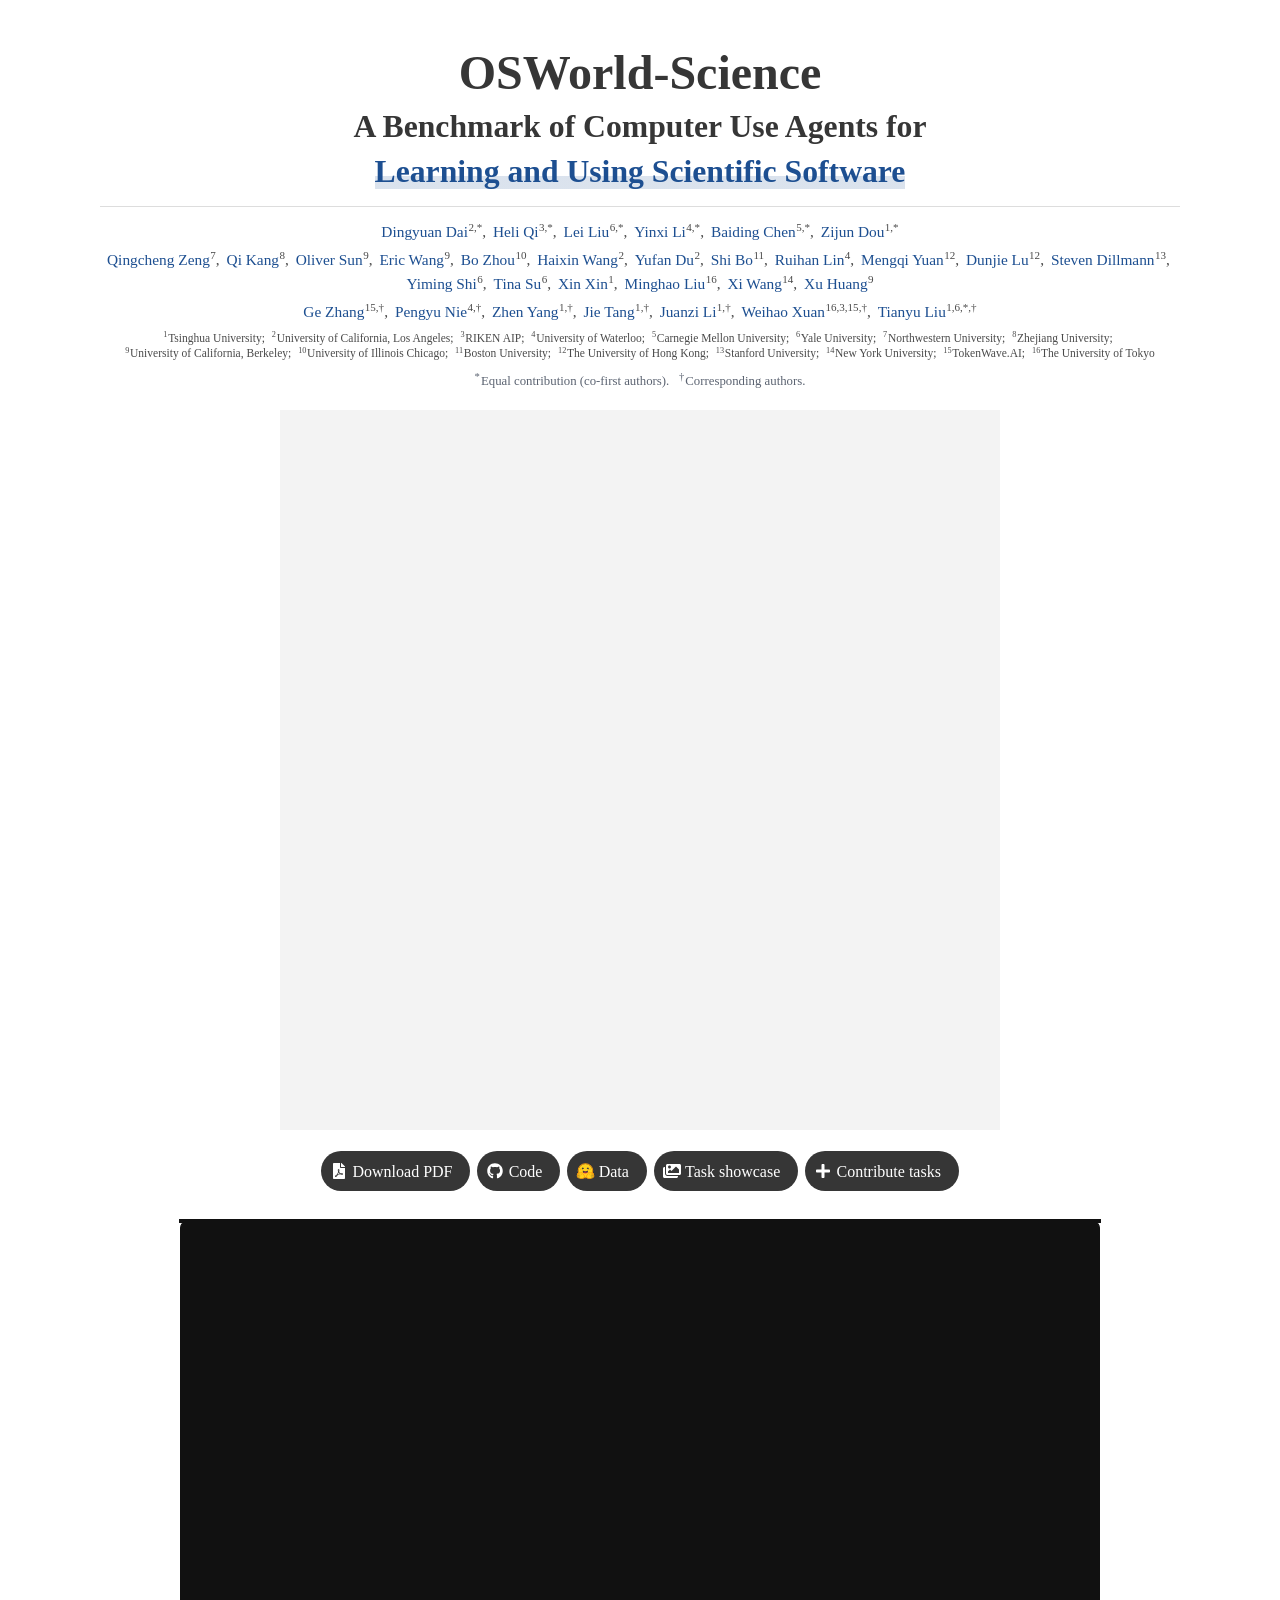
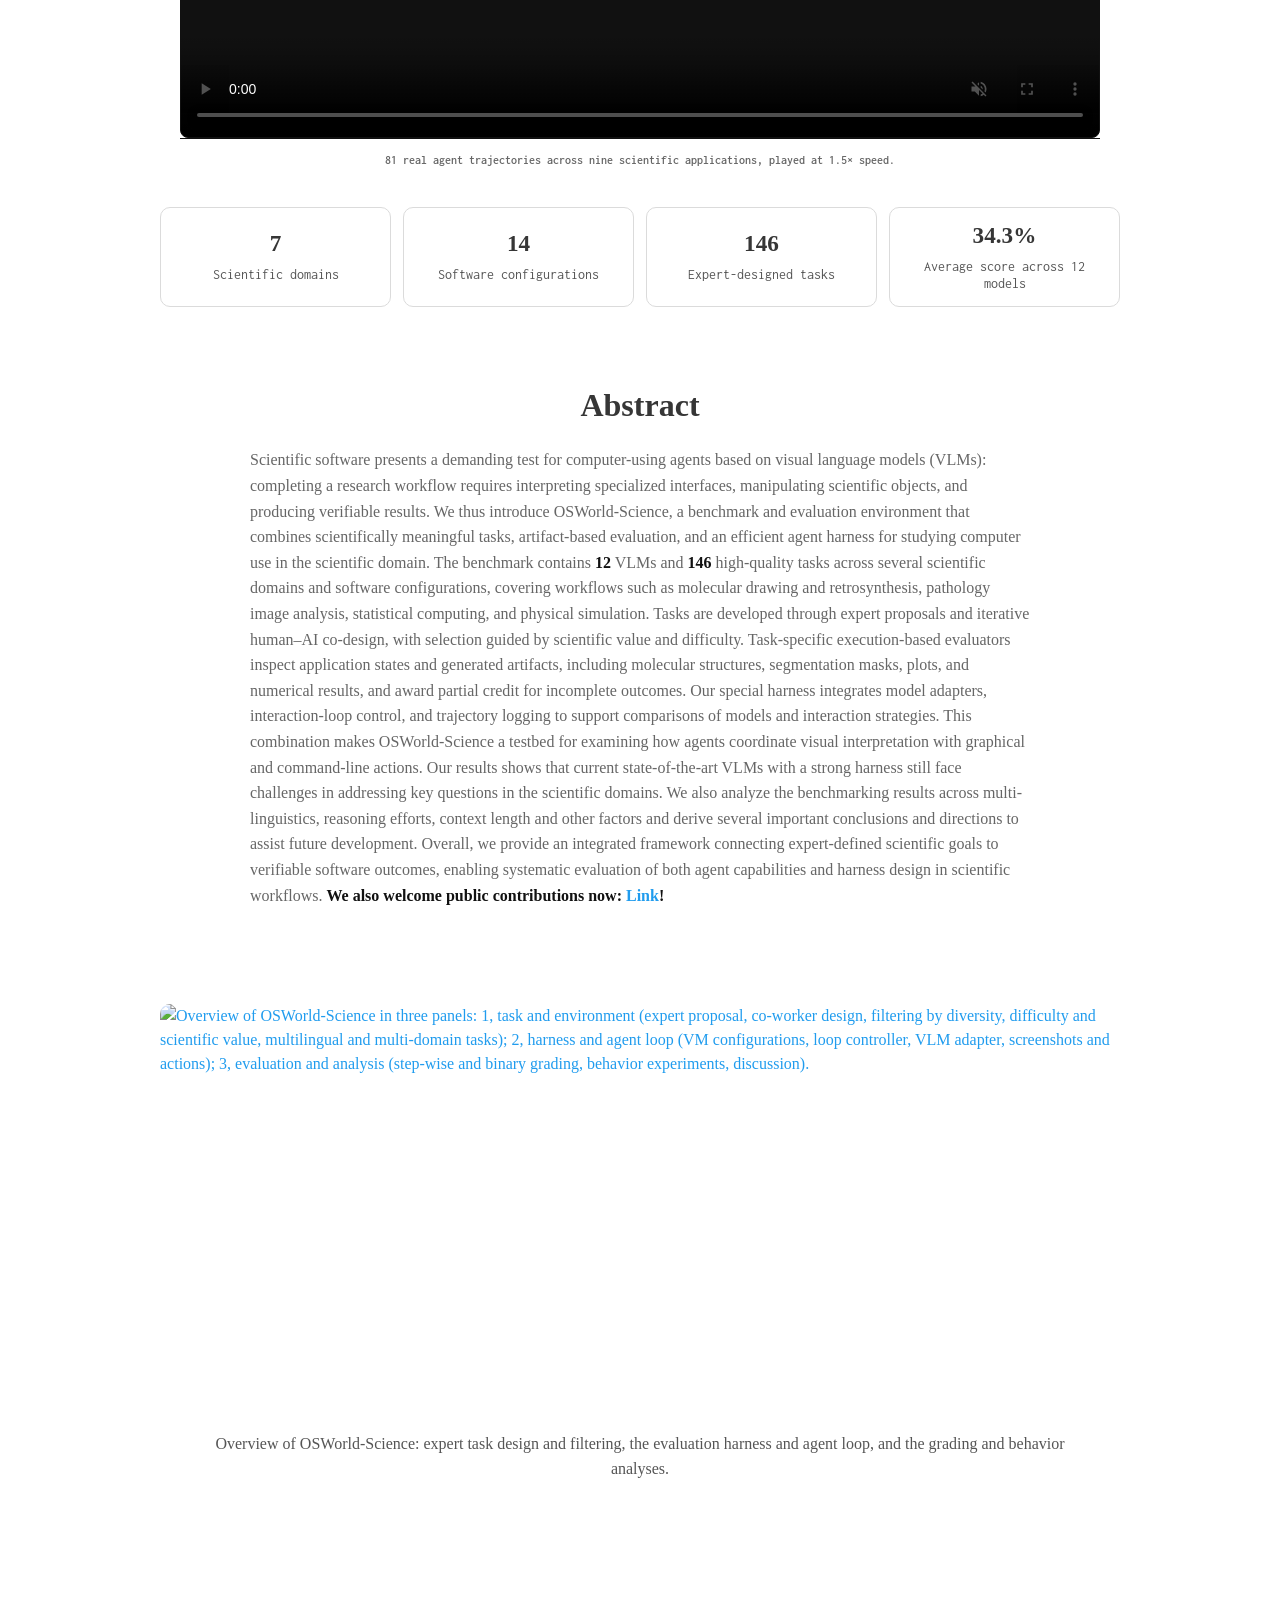
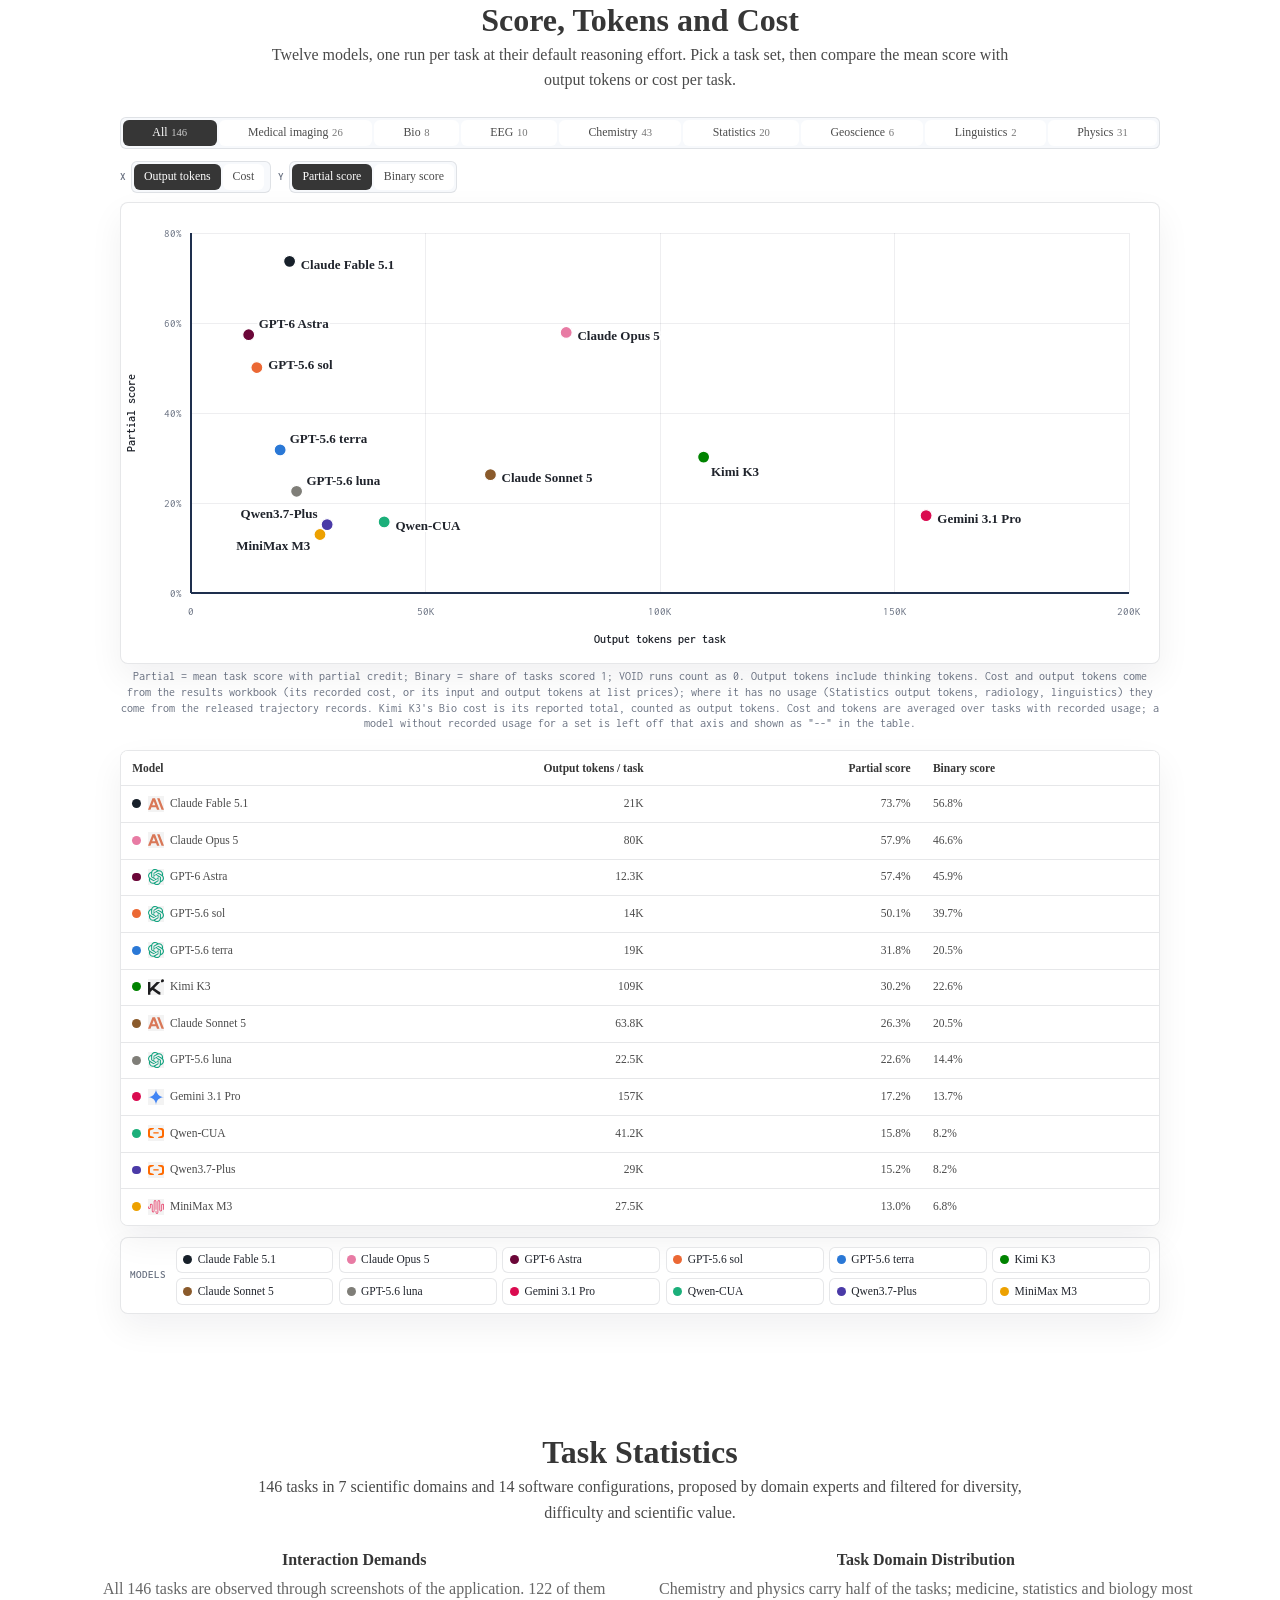
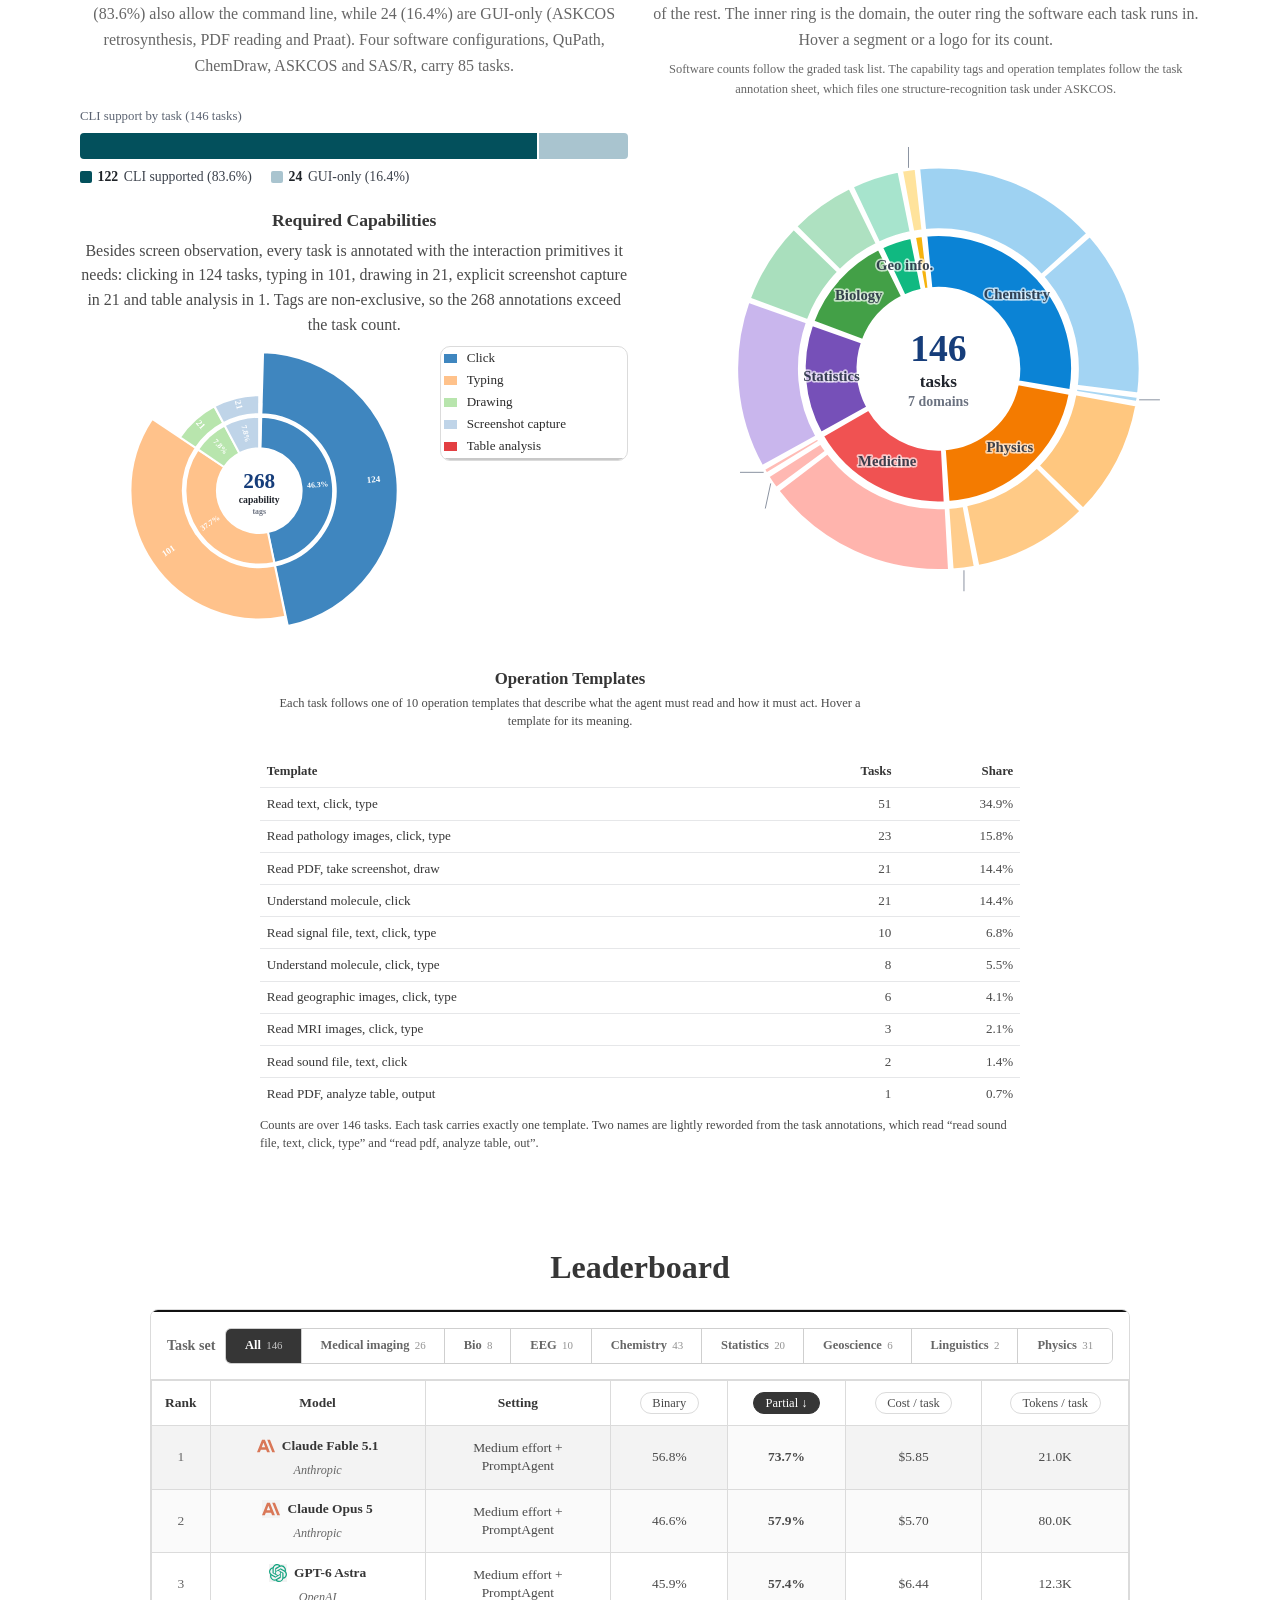
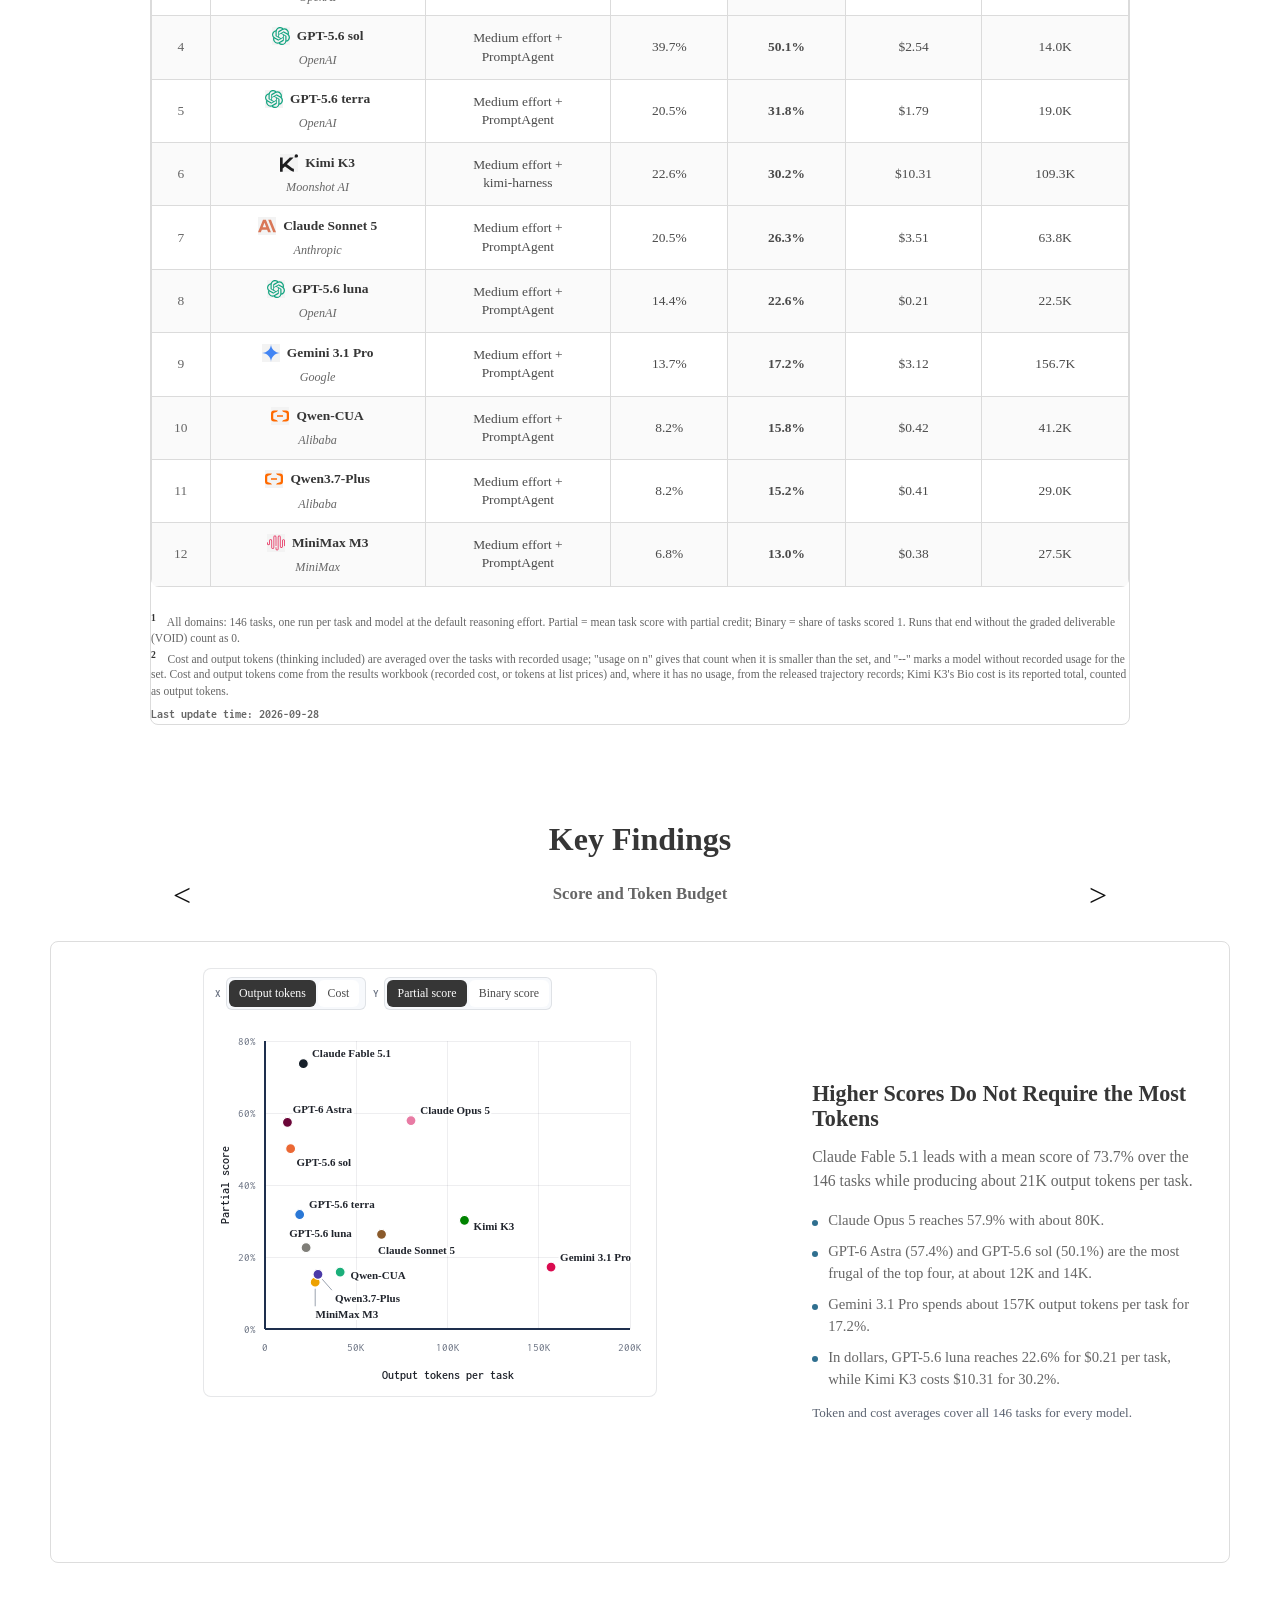
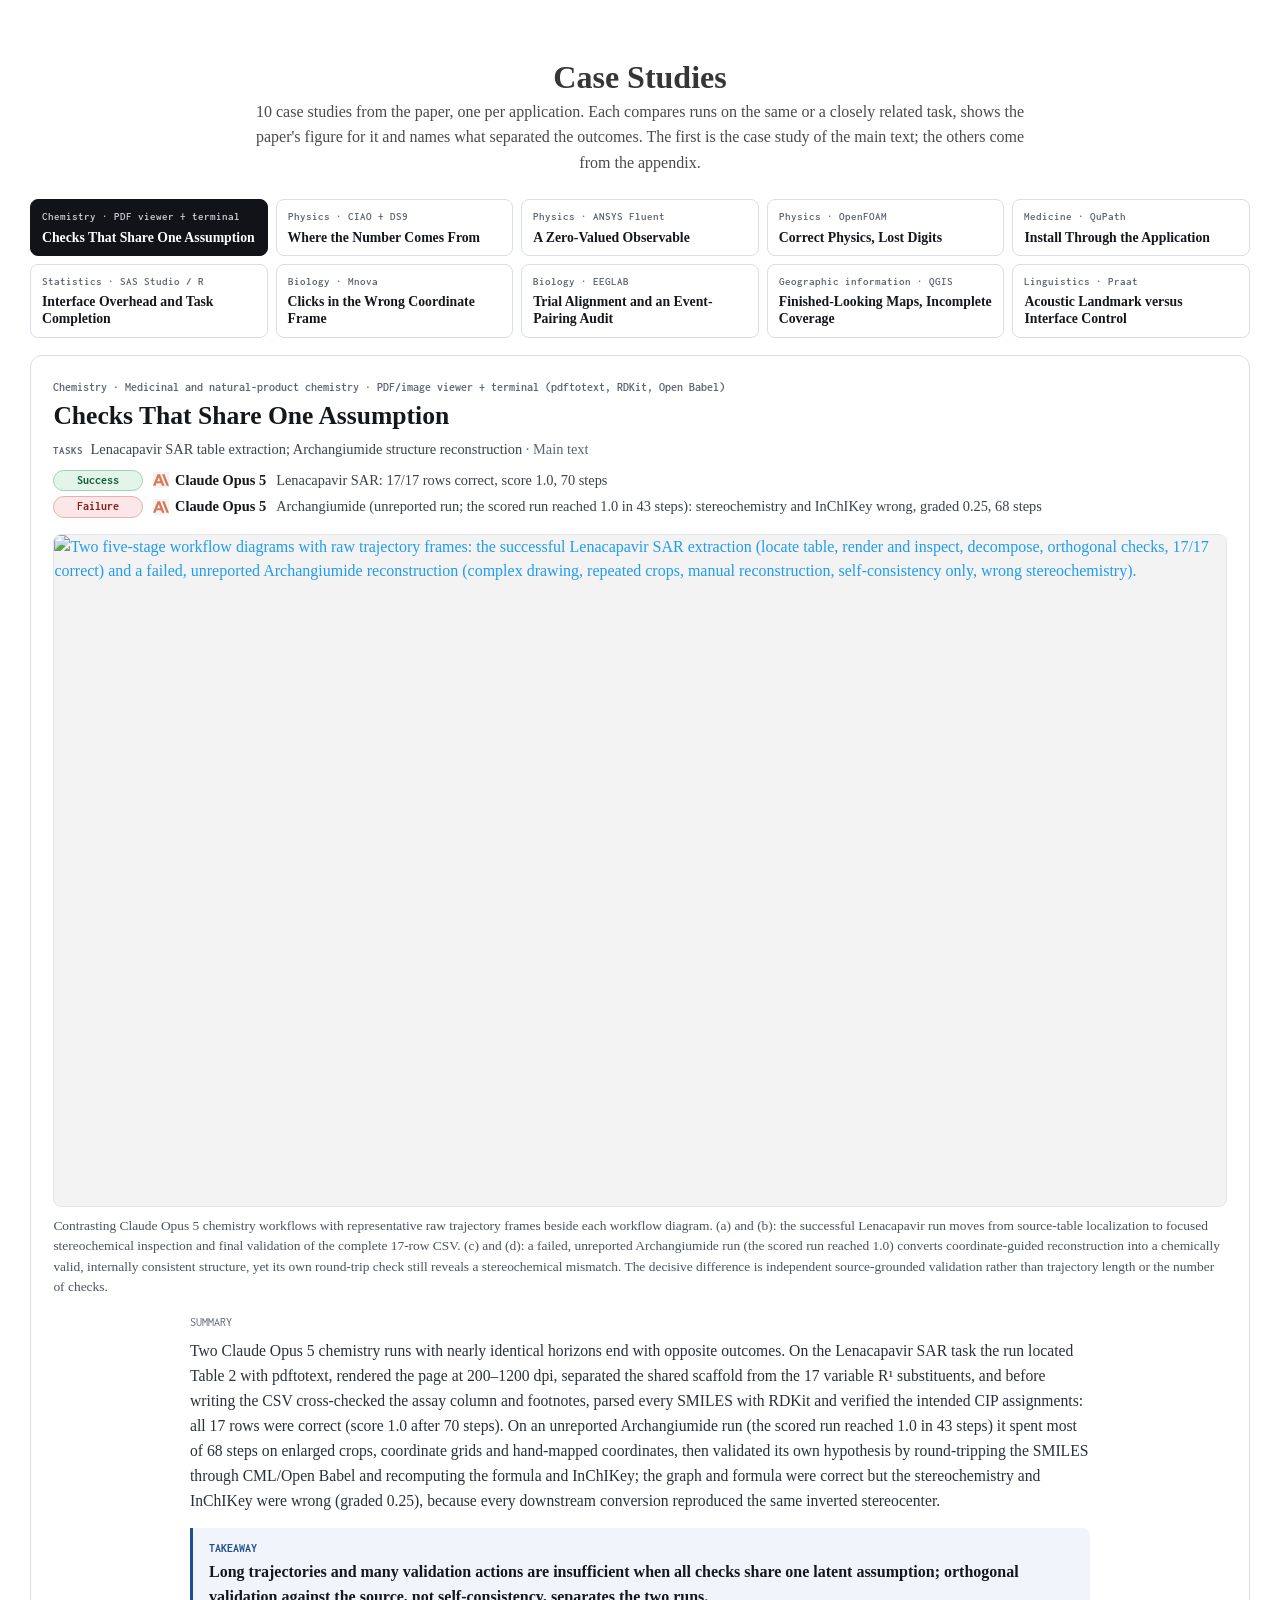
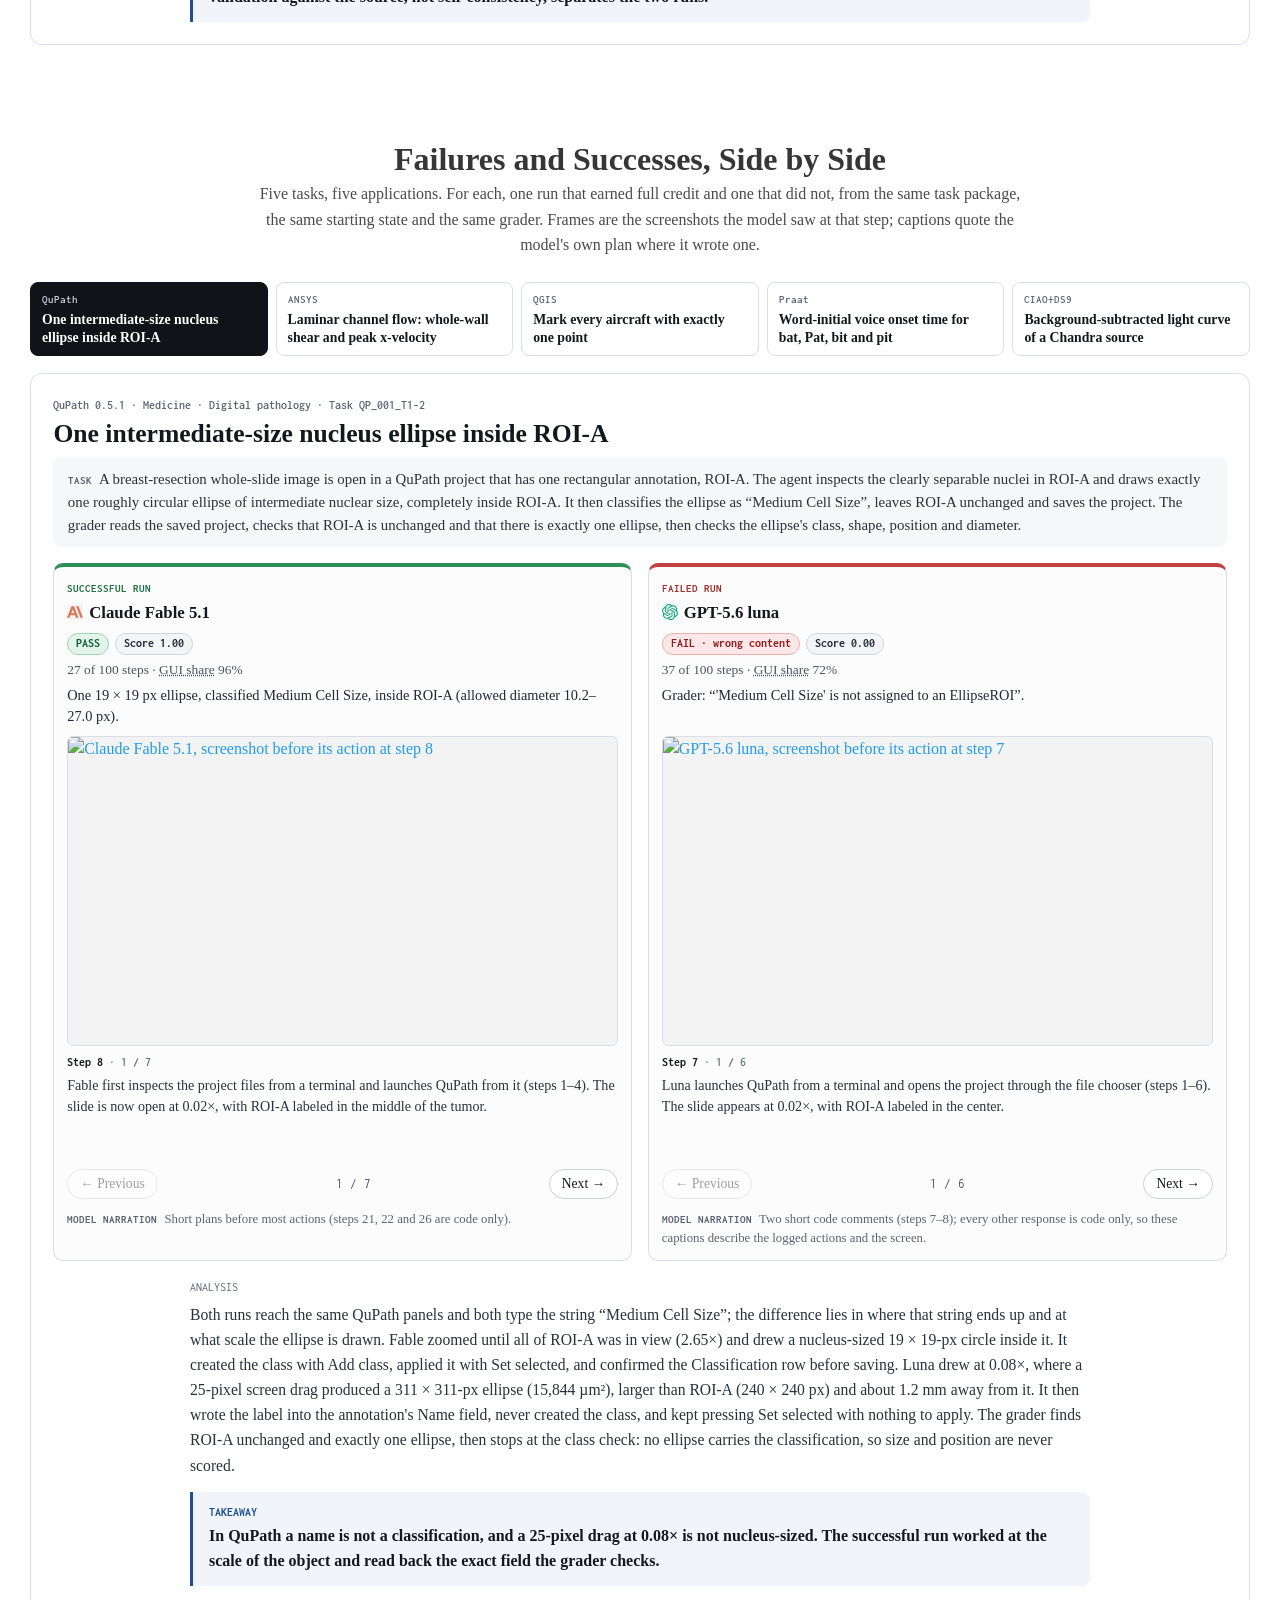
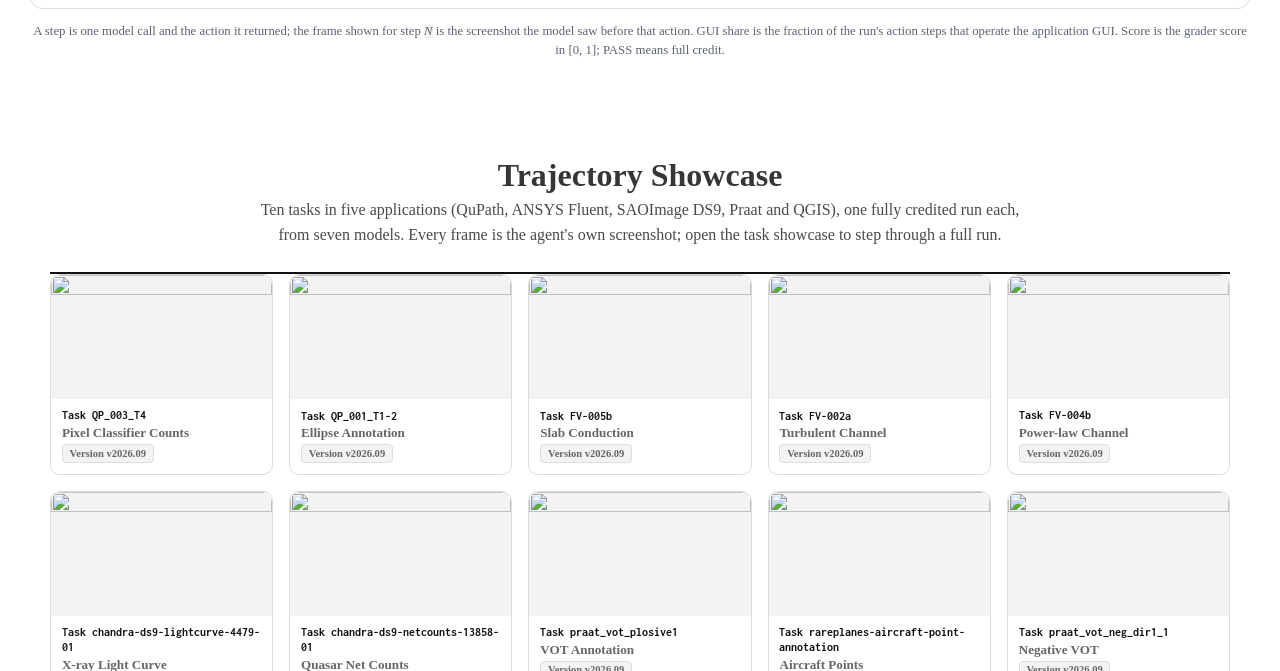
==== index.html @ 5f156867 "OSWorld-Science project page" ====
<!DOCTYPE html>
<html lang="en">

<head>
  <meta charset="utf-8">
  <meta name="description" content="OSWorld-Science: a benchmark of 146 expert-designed tasks in 14 scientific software configurations across seven domains, with execution-based grading, for computer-use agents built on vision-language models.">
  <meta name="keywords" content="OSWorld-Science, computer-use agents, GUI agents, vision-language models, scientific software, benchmark, QuPath, ChemDraw, ASKCOS, SAS, OpenFOAM, ANSYS, EEGLAB, QGIS, Praat">
  <meta name="viewport" content="width=device-width, initial-scale=1">
  <meta property="og:type" content="website">
  <meta property="og:title" content="OSWorld-Science: A Benchmark of Computer Use Agents for Learning and Using Scientific Software">
  <meta property="og:description" content="OSWorld-Science: a benchmark of 146 expert-designed tasks in 14 scientific software configurations across seven domains, with execution-based grading, for computer-use agents built on vision-language models.">
  <meta property="og:image" content="static/images/paper/figure1_overall.png">
  <meta name="twitter:card" content="summary_large_image">
  <meta name="twitter:title" content="OSWorld-Science: A Benchmark of Computer Use Agents for Learning and Using Scientific Software">
  <meta name="twitter:description" content="OSWorld-Science: a benchmark of 146 expert-designed tasks in 14 scientific software configurations across seven domains, with execution-based grading, for computer-use agents built on vision-language models.">
  <meta name="twitter:image" content="static/images/paper/figure1_overall.png">
  <title>OSWorld-Science: A Benchmark of Computer Use Agents for Learning and Using Scientific Software</title>

  <link rel="preconnect" href="https://fonts.googleapis.com">
  <link rel="preconnect" href="https://fonts.gstatic.com" crossorigin>
  <link href="https://fonts.googleapis.com/css2?family=Inconsolata:wght@400;500;600;700;800;900&amp;display=swap" rel="stylesheet">
  <link rel="stylesheet" href="static/css/bulma.min.css">
  <link rel="stylesheet" href="static/css/index.css">
  <link rel="stylesheet" href="stylesheets/index.css">
  <link rel="stylesheet" href="static/css/benchmark-sweep.css">
  <link rel="stylesheet" href="static/css/osworld-official-match.css">
  <link rel="stylesheet" href="static/css/osci.css">
  <link rel="stylesheet" href="static/css/osci-stories.css">
  <link rel="icon" type="image/png" href="static/images/osci/favicon.png">
  <link rel="apple-touch-icon" href="static/images/osci/apple-touch-icon.png">

  <script defer src="static/js/fontawesome.all.min.js"></script>
  <script defer src="static/js/osciData.js"></script>
  <script defer src="static/js/leaderboard.js"></script>
  <script defer src="static/js/taskShowcaseData.js"></script>
  <script defer src="static/js/softwareLogos.js"></script>
  <script defer src="static/js/domainInteraction.js"></script>
  <script defer src="static/js/economicCoverage.js"></script>
  <script defer src="static/js/osciStories.js"></script>
  <script defer src="static/js/benchmarkSweep.js"></script>
  <script defer src="static/js/findingsCarousel.js"></script>
</head>


<body class="minimal-home">
  <main id="top">


    <section class="hero osworld-hero" id="home">
      <div class="hero-body">
        <div class="container is-max-desktop">
          <div class="osworld-hero-grid">
            <div class="osworld-hero-copy">
              <h1 class="title is-1 publication-title">
                <span class="hero-title-line hero-title-main">OSWorld-Science</span>
                <span class="hero-title-line hero-title-subtitle">A Benchmark of Computer Use Agents for</span>
                <span class="hero-title-line hero-title-subtitle">
                  <span class="hero-summary-highlight">Learning and Using Scientific Software</span>
                </span>
              </h1>

              <div class="is-size-5 publication-authors">
                <div class="author-rows" aria-label="Paper authors">
                  <div class="author-list author-row" aria-label="Co-first authors">
                    <span class="author-entry"><span class="author-block">Dingyuan Dai</span><sup class="author-affiliation-mark">2,*</sup></span>
                    <span class="author-entry"><span class="author-block">Heli Qi</span><sup class="author-affiliation-mark">3,*</sup></span>
                    <span class="author-entry"><span class="author-block">Lei Liu</span><sup class="author-affiliation-mark">6,*</sup></span>
                    <span class="author-entry"><span class="author-block">Yinxi Li</span><sup class="author-affiliation-mark">4,*</sup></span>
                    <span class="author-entry"><span class="author-block">Baiding Chen</span><sup class="author-affiliation-mark">5,*</sup></span>
                    <span class="author-entry"><span class="author-block">Zijun Dou</span><sup class="author-affiliation-mark">1,*</sup></span>
                  </div>
                  <div class="author-list author-row" aria-label="Contributors">
                    <span class="author-entry"><span class="author-block">Qingcheng Zeng</span><sup class="author-affiliation-mark">7</sup></span>
                    <span class="author-entry"><span class="author-block">Qi Kang</span><sup class="author-affiliation-mark">8</sup></span>
                    <span class="author-entry"><span class="author-block">Oliver Sun</span><sup class="author-affiliation-mark">9</sup></span>
                    <span class="author-entry"><span class="author-block">Eric Wang</span><sup class="author-affiliation-mark">9</sup></span>
                    <span class="author-entry"><span class="author-block">Bo Zhou</span><sup class="author-affiliation-mark">10</sup></span>
                    <span class="author-entry"><span class="author-block">Haixin Wang</span><sup class="author-affiliation-mark">2</sup></span>
                    <span class="author-entry"><span class="author-block">Yufan Du</span><sup class="author-affiliation-mark">2</sup></span>
                    <span class="author-entry"><span class="author-block">Shi Bo</span><sup class="author-affiliation-mark">11</sup></span>
                    <span class="author-entry"><span class="author-block">Ruihan Lin</span><sup class="author-affiliation-mark">4</sup></span>
                    <span class="author-entry"><span class="author-block">Mengqi Yuan</span><sup class="author-affiliation-mark">12</sup></span>
                    <span class="author-entry"><span class="author-block">Dunjie Lu</span><sup class="author-affiliation-mark">12</sup></span>
                    <span class="author-entry"><span class="author-block">Steven Dillmann</span><sup class="author-affiliation-mark">13</sup></span>
                    <span class="author-entry"><span class="author-block">Yiming Shi</span><sup class="author-affiliation-mark">6</sup></span>
                    <span class="author-entry"><span class="author-block">Tina Su</span><sup class="author-affiliation-mark">6</sup></span>
                    <span class="author-entry"><span class="author-block">Xin Xin</span><sup class="author-affiliation-mark">1</sup></span>
                    <span class="author-entry"><span class="author-block">Minghao Liu</span><sup class="author-affiliation-mark">16</sup></span>
                    <span class="author-entry"><span class="author-block">Xi Wang</span><sup class="author-affiliation-mark">14</sup></span>
                    <span class="author-entry"><span class="author-block">Xu Huang</span><sup class="author-affiliation-mark">9</sup></span>
                  </div>
                  <div class="author-list author-row" aria-label="Corresponding authors">
                    <span class="author-entry"><span class="author-block">Ge Zhang</span><sup class="author-affiliation-mark">15,&dagger;</sup></span>
                    <span class="author-entry"><span class="author-block">Pengyu Nie</span><sup class="author-affiliation-mark">4,&dagger;</sup></span>
                    <span class="author-entry"><span class="author-block">Zhen Yang</span><sup class="author-affiliation-mark">1,&dagger;</sup></span>
                    <span class="author-entry"><span class="author-block">Jie Tang</span><sup class="author-affiliation-mark">1,&dagger;</sup></span>
                    <span class="author-entry"><span class="author-block">Juanzi Li</span><sup class="author-affiliation-mark">1,&dagger;</sup></span>
                    <span class="author-entry"><span class="author-block">Weihao Xuan</span><sup class="author-affiliation-mark">16,3,15,&dagger;</sup></span>
                    <span class="author-entry"><span class="author-block">Tianyu Liu</span><sup class="author-affiliation-mark">1,6,*,&dagger;</sup></span>
                  </div>
                </div>

                <div class="author-affiliation-list" aria-label="Author affiliations">
                  <span class="affiliation-entry"><sup>1</sup>Tsinghua University</span>
                  <span class="affiliation-entry"><sup>2</sup>University of California, Los Angeles</span>
                  <span class="affiliation-entry"><sup>3</sup>RIKEN AIP</span>
                  <span class="affiliation-entry"><sup>4</sup>University of Waterloo</span>
                  <span class="affiliation-entry"><sup>5</sup>Carnegie Mellon University</span>
                  <span class="affiliation-entry"><sup>6</sup>Yale University</span>
                  <span class="affiliation-entry"><sup>7</sup>Northwestern University</span>
                  <span class="affiliation-entry"><sup>8</sup>Zhejiang University</span>
                  <span class="affiliation-entry"><sup>9</sup>University of California, Berkeley</span>
                  <span class="affiliation-entry"><sup>10</sup>University of Illinois Chicago</span>
                  <span class="affiliation-entry"><sup>11</sup>Boston University</span>
                  <span class="affiliation-entry"><sup>12</sup>The University of Hong Kong</span>
                  <span class="affiliation-entry"><sup>13</sup>Stanford University</span>
                  <span class="affiliation-entry"><sup>14</sup>New York University</span>
                  <span class="affiliation-entry"><sup>15</sup>TokenWave.AI</span>
                  <span class="affiliation-entry"><sup>16</sup>The University of Tokyo</span>
                </div>
                <p class="author-footnote"><sup>*</sup>Equal contribution (co-first authors). &nbsp; <sup>&dagger;</sup>Corresponding authors.</p>
                <figure class="hero-logo-strip">
                  <picture>
                    <source media="(max-width: 720px)" srcset="static/images/osci/institution_logos_4rows.png" width="1600" height="995">
                    <img src="static/images/osci/institution_logos.png" width="3200" height="638" decoding="async"
                      alt="Logos of the contributing institutions: DiscoAILab, Tsinghua University, UCLA, RIKEN AIP, Yale University, University of Waterloo, Carnegie Mellon University, Northwestern University, Zhejiang University, UC Berkeley, University of Illinois Chicago, Boston University, The University of Hong Kong, Stanford University, New York University, The University of Tokyo">
                  </picture>
                </figure>
              </div>

              <div class="publication-links">
                <span class="link-block">
                  <a href="static/paper/OSWorld-Science.pdf" class="external-link button is-normal is-rounded is-dark" target="_blank" rel="noopener">
                    <span class="icon"><i class="fas fa-file-pdf"></i></span>
                    <span>Download PDF</span>
                  </a>
                </span>
                <span class="link-block">
                  <a href="https://github.com/larryinx/OSWorld-Science" class="external-link button is-normal is-rounded is-dark" target="_blank" rel="noopener noreferrer">
                    <span class="icon"><i class="fab fa-github"></i></span>
                    <span>Code</span>
                  </a>
                </span>
                <span class="link-block">
                  <a href="https://huggingface.co/datasets/SciAILab/OSWorld-Science-data" class="external-link button is-normal is-rounded is-dark" target="_blank" rel="noopener noreferrer">
                    <span class="icon huggingface-icon-wrap">
                      <img class="huggingface-icon" src="static/images/huggingface_logo-noborder.svg" alt="" aria-hidden="true">
                    </span>
                    <span>Data</span>
                  </a>
                </span>
                <span class="link-block">
                  <a href="task-showcase/index.html" class="external-link button is-normal is-rounded is-dark">
                    <span class="icon"><i class="fas fa-images"></i></span>
                    <span>Task showcase</span>
                  </a>
                </span>
                <span class="link-block">
                  <a href="https://docs.google.com/forms/d/e/1FAIpQLSeRYkEIXTsllKYqSP8nYVLpA9KYhPFvMFRxseyc4y_HWnadlg/viewform?usp=dialog" class="external-link button is-normal is-rounded is-dark" target="_blank" rel="noopener noreferrer">
                    <span class="icon"><i class="fas fa-plus"></i></span>
                    <span>Contribute tasks</span>
                  </a>
                </span>
              </div>
            </div>

            <figure class="osworld-hero-figure osworld-hero-video">
              <video autoplay muted loop playsinline controls preload="auto" poster="static/videos/demo_v2/osworld-science-grid-9x9-white_black-1.5x-poster.jpg" width="1920" height="1080"
                aria-label="Grid of agent screen recordings from nine scientific applications, played at 1.5 times speed">
                <source src="static/videos/demo_v2/osworld-science-grid-9x9-white_black-1.5x.mp4" type="video/mp4">
                Your browser does not support the video tag.
              </video>
              <figcaption class="hero-video-caption">81 real agent trajectories across nine scientific applications, played at 1.5&times; speed.</figcaption>
            </figure>
          </div>

          <div class="hero-metrics hero-metrics-four" aria-label="OSWorld-Science headline statistics">
            <div class="metric-card">
              <span class="metric-value">7</span>
              <span class="metric-label">Scientific domains</span>
            </div>
            <div class="metric-card">
              <span class="metric-value">14</span>
              <span class="metric-label">Software configurations</span>
            </div>
            <div class="metric-card">
              <span class="metric-value">146</span>
              <span class="metric-label">Expert-designed tasks</span>
            </div>
            <div class="metric-card">
              <span class="metric-value">34.3%</span>
              <span class="metric-label">Average score across 12 models</span>
            </div>
          </div>
        </div>

      </div>
    </section>

    <section class="section" id="overview">
      <div class="container is-max-desktop">
        <div class="columns is-centered has-text-centered section-heading visual-heading">
          <div class="column is-four-fifths">
            <h2 class="title is-2">Abstract</h2>
          </div>
        </div>

        <div class="content abstract-copy">
          <p>Scientific software presents a demanding test for computer-using agents based on visual language models (VLMs): completing a research workflow requires interpreting specialized interfaces, manipulating scientific objects, and producing verifiable results. We thus introduce OSWorld-Science, a benchmark and evaluation environment that combines scientifically meaningful tasks, artifact-based evaluation, and an efficient agent harness for studying computer use in the scientific domain. The benchmark contains <strong>12</strong> VLMs and <strong>146</strong> high-quality tasks across several scientific domains and software configurations, covering workflows such as molecular drawing and retrosynthesis, pathology image analysis, statistical computing, and physical simulation. Tasks are developed through expert proposals and iterative human–AI co-design, with selection guided by scientific value and difficulty. Task-specific execution-based evaluators inspect application states and generated artifacts, including molecular structures, segmentation masks, plots, and numerical results, and award partial credit for incomplete outcomes. Our special harness integrates model adapters, interaction-loop control, and trajectory logging to support comparisons of models and interaction strategies. This combination makes OSWorld-Science a testbed for examining how agents coordinate visual interpretation with graphical and command-line actions. Our results shows that current state-of-the-art VLMs with a strong harness still face challenges in addressing key questions in the scientific domains. We also analyze the benchmarking results across multi-linguistics, reasoning efforts, context length and other factors and derive several important conclusions and directions to assist future development. Overall, we provide an integrated framework connecting expert-defined scientific goals to verifiable software outcomes, enabling systematic evaluation of both agent capabilities and harness design in scientific workflows. <strong>We also welcome public contributions now: <a href="https://docs.google.com/forms/d/e/1FAIpQLSeRYkEIXTsllKYqSP8nYVLpA9KYhPFvMFRxseyc4y_HWnadlg/viewform?usp=dialog" target="_blank" rel="noopener noreferrer" aria-label="Task contribution form">Link</a>!</strong></p>
        </div>
      </div>
    </section>

    <section class="section main-figure-section" aria-label="OSWorld-Science main figure">
      <div class="container is-max-desktop">
        <figure class="paper-figure osci-main-figure">
          <a class="osci-figure-link" href="static/images/paper/figure1_overall.png" target="_blank" rel="noopener" title="Open the full-size figure">
          <picture>
            <source srcset="static/images/paper/figure1_overall.webp" type="image/webp">
            <img src="static/images/paper/figure1_overall.png" width="2400" height="1032" decoding="async" fetchpriority="high"
              alt="Overview of OSWorld-Science in three panels: 1, task and environment (expert proposal, co-worker design, filtering by diversity, difficulty and scientific value, multilingual and multi-domain tasks); 2, harness and agent loop (VM configurations, loop controller, VLM adapter, screenshots and actions); 3, evaluation and analysis (step-wise and binary grading, behavior experiments, discussion).">
          </picture>
          </a>
          <figcaption>
            Overview of OSWorld-Science: expert task design and filtering, the evaluation harness and agent loop, and the grading and behavior analyses.
          </figcaption>
        </figure>
      </div>
    </section>

    <section class="section benchmark-sweep-section" id="results" aria-label="Interactive OSWorld-Science results sweep">
      <div class="container is-max-desktop">
        <div class="columns is-centered has-text-centered section-heading visual-heading">
          <div class="column is-four-fifths">
            <h2 class="title is-2">Score, Tokens and Cost</h2>
            <p class="section-deck">Twelve models, one run per task at their default reasoning effort. Pick a task set, then compare the mean score with output tokens or cost per task.</p>
          </div>
        </div>
      </div>
      <div class="container is-max-desktop benchmark-sweep-container">
        <div class="benchmark-sweep" id="benchmark-sweep">
          <div class="benchmark-plot-row">
            <div class="benchmark-plot-column">
              <div class="benchmark-sweep-controls">
                <div class="benchmark-chart-switches">
                  <div class="benchmark-scope-switch benchmark-segmented" role="group" aria-label="Task set">
                    <button class="benchmark-metric-btn" type="button" data-benchmark-scope="all" aria-pressed="true" title="All domains, 146 tasks">All <small>146</small></button>
                    <button class="benchmark-metric-btn" type="button" data-benchmark-scope="med" aria-pressed="false" title="Medical imaging, 26 tasks">Medical imaging <small>26</small></button>
                    <button class="benchmark-metric-btn" type="button" data-benchmark-scope="bio" aria-pressed="false" title="Bio, 8 tasks">Bio <small>8</small></button>
                    <button class="benchmark-metric-btn" type="button" data-benchmark-scope="eeg" aria-pressed="false" title="EEG, 10 tasks">EEG <small>10</small></button>
                    <button class="benchmark-metric-btn" type="button" data-benchmark-scope="chem" aria-pressed="false" title="Chemistry, 43 tasks">Chemistry <small>43</small></button>
                    <button class="benchmark-metric-btn" type="button" data-benchmark-scope="stat" aria-pressed="false" title="Statistics, 20 tasks">Statistics <small>20</small></button>
                    <button class="benchmark-metric-btn" type="button" data-benchmark-scope="geo" aria-pressed="false" title="Geoscience, 6 tasks">Geoscience <small>6</small></button>
                    <button class="benchmark-metric-btn" type="button" data-benchmark-scope="ling" aria-pressed="false" title="Linguistics, 2 tasks">Linguistics <small>2</small></button>
                    <button class="benchmark-metric-btn" type="button" data-benchmark-scope="phys" aria-pressed="false" title="Physics, 31 tasks">Physics <small>31</small></button>
                  </div>
                </div>
                <div class="benchmark-axis-controls">
                  <div class="benchmark-control-group">
                    <span class="benchmark-control-label">X</span>
                    <div class="benchmark-segmented" role="group" aria-label="X-axis metric">
                      <button class="benchmark-metric-btn" type="button" data-benchmark-x-metric="tokens" aria-pressed="true">Output tokens</button>
                      <button class="benchmark-metric-btn" type="button" data-benchmark-x-metric="cost" aria-pressed="false">Cost</button>
                    </div>
                  </div>
                  <div class="benchmark-control-group">
                    <span class="benchmark-control-label">Y</span>
                    <div class="benchmark-segmented is-y-axis" role="group" aria-label="Y-axis score metric">
                      <button class="benchmark-metric-btn" type="button" data-benchmark-y-metric="mean" aria-pressed="true">Partial score</button>
                      <button class="benchmark-metric-btn" type="button" data-benchmark-y-metric="binary" aria-pressed="false">Binary score</button>
                    </div>
                  </div>
                </div>
              </div>

              <div class="benchmark-chart-wrap" id="benchmarkSweepChartWrap">
                <svg id="benchmarkSweepChart" viewBox="0 0 720 460" role="img" aria-label="Interactive OSWorld-Science sweep chart: score against output tokens or cost per task" aria-describedby="benchmarkSweepCaption"></svg>
                <div class="benchmark-tooltip" id="benchmarkSweepTooltip" role="status" aria-live="polite"></div>
              </div>
              <p class="benchmark-chart-caption" id="benchmarkSweepCaption">Partial = mean task score with partial credit; Binary = share of tasks scored 1; VOID runs count as 0. Output tokens include thinking tokens. Cost and output tokens come from the results workbook (its recorded cost, or its input and output tokens at list prices); where it has no usage (Statistics output tokens, radiology, linguistics) they come from the released trajectory records. Kimi K3's Bio cost is its reported total, counted as output tokens. Cost and tokens are averaged over tasks with recorded usage; a model without recorded usage for a set is left off that axis and shown as "--" in the table.</p>
            </div>

            <section class="benchmark-table-section" aria-label="OSWorld-Science results table">
              <div class="benchmark-data-table-wrap">
                <table>
                  <thead>
                    <tr>
                      <th data-benchmark-sort="model">Model</th>
                      <th data-benchmark-sort="x" id="benchmarkSweepXHeader">Output tokens / task</th>
                      <th data-benchmark-sort="score" id="benchmarkSweepScoreHeader">Partial score</th>
                      <th data-benchmark-sort="other" id="benchmarkSweepOtherHeader">Binary score</th>
                    </tr>
                  </thead>
                  <tbody id="benchmarkSweepRows"></tbody>
                </table>
              </div>
            </section>
          </div>

          <aside class="benchmark-model-panel" aria-label="Model visibility">
            <p class="benchmark-panel-title">Models</p>
            <div class="benchmark-model-toggles" id="benchmarkModelToggles"></div>
          </aside>
        </div>
      </div>
    </section>

    <section class="section" id="statistics">
      <div class="container is-max-desktop">
        <div class="columns is-centered has-text-centered section-heading visual-heading">
          <div class="column is-four-fifths">
            <h2 class="title is-2">Task Statistics</h2>
            <p class="section-deck">146 tasks in 7 scientific domains and 14 software configurations, proposed by domain experts and filtered for diversity, difficulty and scientific value.</p>
          </div>
        </div>

        <div class="statistics-visual-grid statistics-four-grid">
          <div class="statistics-story">
            <div class="statistics-time-copy">
              <h3>Interaction Demands</h3>
              <p>
                All 146 tasks are observed through screenshots of the application. 122 of them
                (83.6%) also allow the command line, while 24 (16.4%) are GUI-only
                (ASKCOS retrosynthesis, PDF reading and Praat). Four software configurations, QuPath, ChemDraw, ASKCOS and SAS/R,
                carry 85 tasks.
              </p>
            </div>
            <div class="osci-cli-split" role="img" aria-label="CLI support: 122 tasks allow the command line, 24 are GUI-only">
              <p class="osci-cli-note">CLI support by task (146 tasks)</p>
              <div class="osci-cli-bar" aria-hidden="true">
                <span class="is-cli" style="flex: 122 1 0"></span>
                <span class="is-gui" style="flex: 24 1 0"></span>
              </div>
              <div class="osci-cli-legend" aria-hidden="true">
                <span><i class="is-cli"></i><strong>122</strong> CLI supported (83.6%)</span>
                <span><i class="is-gui"></i><strong>24</strong> GUI-only (16.4%)</span>
              </div>
            </div>
          </div>

          <div class="domain-stat-section">
            <div class="domain-stat-copy">
              <h3>Task Domain Distribution</h3>
              <p>
                Chemistry and physics carry half of the tasks; medicine, statistics and biology most of the rest.
                The inner ring is the domain, the outer ring the software each task runs in. Hover a segment or a logo for its count.
              </p>
              <p class="osci-stat-note">
                Software counts follow the graded task list. The capability tags and operation templates follow the task
                annotation sheet, which files one structure-recognition task under ASKCOS.
              </p>
            </div>
            <div class="domain-stat-layout">
              <div class="domain-explorer" id="domain-explorer">
                <div class="domain-chart-shell" aria-label="Interactive OSWorld-Science task domain distribution">
                  <svg id="domain-donut" class="domain-donut" viewBox="0 0 520 520" role="img" aria-label="OSWorld-Science task domain distribution."></svg>
                  <div class="domain-tooltip" id="domain-tooltip" hidden></div>
                </div>
              </div>
            </div>
          </div>
          <div class="economic-coverage" id="economic-coverage">
          <div class="economic-copy">
            <h3>Required Capabilities</h3>
            <p>
              Besides screen observation, every task is annotated with the interaction primitives it needs: clicking in
              124 tasks, typing in 101, drawing in 21, explicit screenshot capture in 21
              and table analysis in 1. Tags are non-exclusive, so the 268 annotations exceed the task count.
            </p>
          </div>

          <div class="economic-chart-wrap" aria-label="Interactive OSWorld-Science capability annotations">
            <svg id="economic-donut" class="economic-donut" viewBox="-80 -55 760 650" role="img" aria-label="Capability annotations. Inner ring shows share of tags and outer ring shows task count."></svg>
            <div class="economic-ring-legend" aria-hidden="true">
              <span><i></i> Inner Ring: Share of Tags</span>
              <span><i></i> Outer Ring: Task Count</span>
            </div>
            <div class="economic-tooltip" id="economic-tooltip" hidden></div>
          </div>

          <div class="economic-table-wrap">
            <div class="economic-table-body" id="economic-table-body"></div>
          </div>
          </div>

          <div class="challenge-phenomena-panel" id="challenge-phenomena">
            <div class="challenge-phenomena-copy">
              <h3>Operation Templates</h3>
              <p>
                Each task follows one of 10 operation templates that describe what the agent must read and how it must act.
                Hover a template for its meaning.
              </p>
            </div>
            <div class="challenge-phenomena-table-wrap">
              <table class="challenge-phenomena-table">
                <caption>
                  Counts are over 146 tasks. Each task carries exactly one template. Two names are lightly reworded from the task annotations, which read &ldquo;read sound file, text, click, type&rdquo; and &ldquo;read pdf, analyze table, out&rdquo;.
                </caption>
                <thead>
                  <tr>
                    <th>Template</th>
                    <th>Tasks</th>
                    <th>Share</th>
                  </tr>
                </thead>
                <tbody>
                  <tr><td><span class="challenge-term" tabindex="0">Read text, click, type<span class="challenge-definition">Read on-screen text or a data file, then drive the application with clicks and typed input (SAS/R, OpenFOAM, ANSYS, CIAO with DS9).</span></span></td><td>51</td><td>34.9%</td></tr>
                  <tr><td><span class="challenge-term" tabindex="0">Read pathology images, click, type<span class="challenge-definition">Inspect a whole-slide image in QuPath, then annotate, measure or export through the GUI or scripting.</span></span></td><td>23</td><td>15.8%</td></tr>
                  <tr><td><span class="challenge-term" tabindex="0">Read PDF, take screenshot, draw<span class="challenge-definition">Find a structure in a paper PDF, capture it, and redraw it in ChemDraw.</span></span></td><td>21</td><td>14.4%</td></tr>
                  <tr><td><span class="challenge-term" tabindex="0">Understand molecule, click<span class="challenge-definition">Reason about a target molecule and navigate ASKCOS retrosynthesis results.</span></span></td><td>21</td><td>14.4%</td></tr>
                  <tr><td><span class="challenge-term" tabindex="0">Read signal file, text, click, type<span class="challenge-definition">Load EEG recordings in EEGLAB, read the accompanying text, and run an analysis with typed parameters.</span></span></td><td>10</td><td>6.8%</td></tr>
                  <tr><td><span class="challenge-term" tabindex="0">Understand molecule, click, type<span class="challenge-definition">Work with protein structures or NMR spectra in PyMOL or Mnova, typing identifiers and parameters.</span></span></td><td>8</td><td>5.5%</td></tr>
                  <tr><td><span class="challenge-term" tabindex="0">Read geographic images, click, type<span class="challenge-definition">Digitize or analyze raster and vector layers in QGIS.</span></span></td><td>6</td><td>4.1%</td></tr>
                  <tr><td><span class="challenge-term" tabindex="0">Read MRI images, click, type<span class="challenge-definition">Review radiology series in Weasis or 3D Slicer and record findings.</span></span></td><td>3</td><td>2.1%</td></tr>
                  <tr><td><span class="challenge-term" tabindex="0">Read sound file, text, click<span class="challenge-definition">Acoustic inspection of recordings in Praat, driven by clicks only.</span></span></td><td>2</td><td>1.4%</td></tr>
                  <tr><td><span class="challenge-term" tabindex="0">Read PDF, analyze table, output<span class="challenge-definition">Extract a table from a PDF and produce a derived result.</span></span></td><td>1</td><td>0.7%</td></tr>
                </tbody>
              </table>
            </div>
          </div>
        </div>
      </div>
    </section>

    <section class="section" id="leaderboard">
      <div class="container is-max-desktop">
        <div class="columns is-centered has-text-centered section-heading visual-heading">
          <div class="column is-four-fifths">
            <h2 class="title is-2">Leaderboard</h2>
          </div>
        </div>
        <div id="leaderboard-root" class="leaderboard-root" aria-live="polite"></div>
      </div>
    </section>

    <section class="section" id="analysis" data-findings-carousel>
      <div class="container is-max-desktop">
        <div class="columns is-centered has-text-centered section-heading visual-heading">
          <div class="column is-four-fifths">
            <h2 class="title is-2">Key Findings</h2>
            <div class="findings-heading-row">
              <button class="findings-heading-arrow" type="button" data-findings-prev aria-label="Previous finding" title="Previous finding">
                <span aria-hidden="true">&lt;</span>
              </button>
              <p class="findings-current-title" data-findings-title-target>Score and Token Budget</p>
              <button class="findings-heading-arrow" type="button" data-findings-next aria-label="Next finding" title="Next finding">
                <span aria-hidden="true">&gt;</span>
              </button>
            </div>
          </div>
        </div>

        <div class="findings-carousel">
          <div class="findings-viewport">
            <article class="findings-slide is-active" data-findings-slide
              data-findings-title="Score and Token Budget">
              <figure class="findings-figure">
                <div class="findings-image-frame findings-image-frame-sweep">
                  <div class="benchmark-sweep benchmark-sweep-embed is-findings-sweep" aria-label="Interactive score and token sweep, all 146 tasks">
                    <div class="benchmark-plot-column">
                      <div class="benchmark-chart-wrap" data-benchmark-chart-wrap>
                        <div class="benchmark-sweep-controls">
                <div class="benchmark-axis-controls">
                  <div class="benchmark-control-group">
                    <span class="benchmark-control-label">X</span>
                    <div class="benchmark-segmented" role="group" aria-label="Finding X-axis metric">
                      <button class="benchmark-metric-btn" type="button" data-benchmark-x-metric="tokens" aria-pressed="true">Output tokens</button>
                      <button class="benchmark-metric-btn" type="button" data-benchmark-x-metric="cost" aria-pressed="false">Cost</button>
                    </div>
                  </div>
                  <div class="benchmark-control-group">
                    <span class="benchmark-control-label">Y</span>
                    <div class="benchmark-segmented is-y-axis" role="group" aria-label="Finding Y-axis score metric">
                      <button class="benchmark-metric-btn" type="button" data-benchmark-y-metric="mean" aria-pressed="true">Partial score</button>
                      <button class="benchmark-metric-btn" type="button" data-benchmark-y-metric="binary" aria-pressed="false">Binary score</button>
                    </div>
                  </div>
                </div>
                        </div>
                        <svg class="benchmark-sweep-chart" data-benchmark-chart viewBox="0 0 720 420" role="img"
                          aria-label="Interactive chart: mean score against output tokens per task on all 146 tasks"></svg>
                        <div class="benchmark-tooltip" data-benchmark-tooltip role="status" aria-live="polite"></div>
                      </div>
                    </div>
                  </div>
                </div>
              </figure>
              <div class="findings-copy">
                <h3>Higher Scores Do Not Require the Most Tokens</h3>
                <p>
                  Claude Fable 5.1 leads with a mean score of 73.7% over the 146 tasks while producing about 21K output tokens per task.
                </p>
                <ul class="findings-points">
                  <li>Claude Opus 5 reaches 57.9% with about 80K.</li>
                  <li>GPT-6 Astra (57.4%) and GPT-5.6 sol (50.1%) are the most frugal of the top four, at about 12K and 14K.</li>
                  <li>Gemini 3.1 Pro spends about 157K output tokens per task for 17.2%.</li>
                  <li>In dollars, GPT-5.6 luna reaches 22.6% for $0.21 per task, while Kimi K3 costs $10.31 for 30.2%.</li>
                </ul>
                <p class="findings-note">Token and cost averages cover all 146 tasks for every model.</p>
              </div>
            </article>
            <article class="findings-slide" data-findings-slide
              data-findings-title="Domain Difficulty" hidden>
              <figure class="findings-figure">
                <div class="findings-image-frame findings-image-frame-heatmap">
                  <a class="osci-figure-link" href="static/images/osci/domain_heatmap.png" target="_blank" rel="noopener" title="Open the full-size figure"><img src="static/images/osci/domain_heatmap.png" width="1480" height="1120" loading="lazy" decoding="async" alt="Heatmap of mean partial score (%) for 12 models across Med, Bio, EEG, Chem, Stat, Geo, Ling, Phys and All; Statistics is high for every model, Chemistry low for all but Claude Fable 5.1 and Claude Opus 5."></a>
                </div>
              </figure>
              <div class="findings-copy">
                <h3>Difficulty and Rankings Depend on the Domain</h3>
                <p>
                  Statistics is close to saturation: every model scores between 66% and 97%.
                </p>
                <ul class="findings-points">
                  <li>Chemistry is the hardest domain: only Claude Fable 5.1 (44%) and Claude Opus 5 (39%) exceed 20%.</li>
                  <li>Rankings reorder between domains: GPT-6 Astra leads medical imaging (69%) and linguistics (100%) but scores 6% in chemistry, and Claude Opus 5 scores 97% in statistics but 5% in linguistics.</li>
                  <li>Physics separates frontier models sharply: Claude Fable 5.1 solves all 31 tasks, while four models stay below 18%.</li>
                </ul>
              </div>
            </article>
            <article class="findings-slide findings-slide-stacked" data-findings-slide
              data-findings-title="Failure Modes" hidden>
              <figure class="findings-figure">
                <div class="findings-image-frame findings-image-frame-wide">
                  <a class="osci-figure-link" href="static/images/paper/fig_trajectory.png" target="_blank" rel="noopener" title="Open the full-size figure"><img src="static/images/paper/fig_trajectory.png" width="2000" height="835" loading="lazy" decoding="async" alt="(a) Outcome of each model&#39;s runs as shares: full credit, wrong content, invalid artifact, no deliverable (placeholder or none), harness-ended. (b) Per-run behavior shares: GUI and CLI steps, narration, thinking, repeats, clicks, typing, key presses, hotkeys. (c) Differences between full-credit runs and other runs, across models and within model and domain."></a>
                </div>
              </figure>
              <div class="findings-copy">
                <h3>Most Failures Leave Nothing to Grade</h3>
                <p>
                  Across the 1,530 released trajectories, 61% of the failed runs end without the graded artifact, and 613 of these 667 runs exhaust their step or time budget rather than stop early.
                </p>
                <ul class="findings-points">
                  <li>Claude Fable 5.1, Claude Opus 5, GPT-6 Astra and GPT-5.6 sol deliver nothing in 1&ndash;25% of their runs, while Claude Sonnet 5, Gemini 3.1 Pro, Qwen3.7-Plus, Qwen-CUA and MiniMax M3 deliver nothing in 60&ndash;78%.</li>
                  <li>Narration and thinking share are stable signatures of each model, but once model and domain are fixed they do not predict success.</li>
                </ul>
              </div>
            </article>
          </div>

          <span class="findings-status" data-findings-status aria-live="polite">1 / 3</span>
        </div>
      </div>
    </section>

    <section class="section osci-stories-section" id="case-studies">
      <div class="container is-max-desktop">
        <div class="columns is-centered has-text-centered section-heading visual-heading">
          <div class="column is-four-fifths">
            <h2 class="title is-2">Case Studies</h2>
            <p class="section-deck">10 case studies from the paper, one per application. Each compares runs on the same or a closely related task, shows the paper's figure for it and names what separated the outcomes. The first is the case study of the main text; the others come from the appendix.</p>
          </div>
        </div>

        <div class="osci-tabs-block" data-osci-tabs>
          <div class="osci-tab-list osci-case-tabs" role="tablist" aria-label="Case study">
            <button class="osci-tab is-active" type="button" role="tab" id="case-tab-chemistry" aria-controls="case-chemistry" aria-selected="true" tabindex="0">
              <span>Chemistry &middot; PDF viewer + terminal</span>
              <strong>Checks That Share One Assumption</strong>
            </button>
            <button class="osci-tab" type="button" role="tab" id="case-tab-ciao" aria-controls="case-ciao" aria-selected="false" tabindex="-1">
              <span>Physics &middot; CIAO + DS9</span>
              <strong>Where the Number Comes From</strong>
            </button>
            <button class="osci-tab" type="button" role="tab" id="case-tab-ansys" aria-controls="case-ansys" aria-selected="false" tabindex="-1">
              <span>Physics &middot; ANSYS Fluent</span>
              <strong>A Zero-Valued Observable</strong>
            </button>
            <button class="osci-tab" type="button" role="tab" id="case-tab-openfoam" aria-controls="case-openfoam" aria-selected="false" tabindex="-1">
              <span>Physics &middot; OpenFOAM</span>
              <strong>Correct Physics, Lost Digits</strong>
            </button>
            <button class="osci-tab" type="button" role="tab" id="case-tab-qupath" aria-controls="case-qupath" aria-selected="false" tabindex="-1">
              <span>Medicine &middot; QuPath</span>
              <strong>Install Through the Application</strong>
            </button>
            <button class="osci-tab" type="button" role="tab" id="case-tab-statistics" aria-controls="case-statistics" aria-selected="false" tabindex="-1">
              <span>Statistics &middot; SAS Studio / R</span>
              <strong>Interface Overhead and Task Completion</strong>
            </button>
            <button class="osci-tab" type="button" role="tab" id="case-tab-mnova" aria-controls="case-mnova" aria-selected="false" tabindex="-1">
              <span>Biology &middot; Mnova</span>
              <strong>Clicks in the Wrong Coordinate Frame</strong>
            </button>
            <button class="osci-tab" type="button" role="tab" id="case-tab-eeg" aria-controls="case-eeg" aria-selected="false" tabindex="-1">
              <span>Biology &middot; EEGLAB</span>
              <strong>Trial Alignment and an Event-Pairing Audit</strong>
            </button>
            <button class="osci-tab" type="button" role="tab" id="case-tab-qgis" aria-controls="case-qgis" aria-selected="false" tabindex="-1">
              <span>Geographic information &middot; QGIS</span>
              <strong>Finished-Looking Maps, Incomplete Coverage</strong>
            </button>
            <button class="osci-tab" type="button" role="tab" id="case-tab-praat" aria-controls="case-praat" aria-selected="false" tabindex="-1">
              <span>Linguistics &middot; Praat</span>
              <strong>Acoustic Landmark versus Interface Control</strong>
            </button>
          </div>
          <article class="osci-case" id="case-chemistry" role="tabpanel" aria-labelledby="case-tab-chemistry">
            <header class="osci-case-head">
              <p class="osci-kicker">Chemistry &middot; Medicinal and natural-product chemistry &middot; PDF/image viewer + terminal (pdftotext, RDKit, Open Babel)</p>
              <h3>Checks That Share One Assumption</h3>
              <p class="osci-case-meta"><span>Tasks</span>Lenacapavir SAR table extraction; Archangiumide structure reconstruction <em>&middot; Main text</em></p>
              <ul class="osci-case-runs" aria-label="Runs compared in this case">
                <li><span class="osci-badge is-pass">Success</span><span class="osci-model-chip"><img src="static/images/logos/anthropic.svg" alt="" aria-hidden="true" width="16" height="16">Claude Opus 5</span><span class="osci-case-run-label">Lenacapavir SAR: 17/17 rows correct, score 1.0, 70 steps</span></li>
                <li><span class="osci-badge is-fail">Failure</span><span class="osci-model-chip"><img src="static/images/logos/anthropic.svg" alt="" aria-hidden="true" width="16" height="16">Claude Opus 5</span><span class="osci-case-run-label">Archangiumide (unreported run; the scored run reached 1.0 in 43 steps): stereochemistry and InChIKey wrong, graded 0.25, 68 steps</span></li>
              </ul>
            </header>
            <figure class="osci-case-figure">
              <a class="osci-figure-link" href="static/images/cases/chemistry_opus5.png" target="_blank" rel="noopener" title="Open the full-size figure">
                <img src="static/images/cases/chemistry_opus5.png" width="2000" height="1147" loading="lazy" decoding="async" alt="Two five-stage workflow diagrams with raw trajectory frames: the successful Lenacapavir SAR extraction (locate table, render and inspect, decompose, orthogonal checks, 17/17 correct) and a failed, unreported Archangiumide reconstruction (complex drawing, repeated crops, manual reconstruction, self-consistency only, wrong stereochemistry).">
              </a>
              <figcaption>Contrasting Claude Opus 5 chemistry workflows with representative raw trajectory frames beside each workflow diagram. (a) and (b): the successful Lenacapavir run moves from source-table localization to focused stereochemical inspection and final validation of the complete 17-row CSV. (c) and (d): a failed, unreported Archangiumide run (the scored run reached 1.0) converts coordinate-guided reconstruction into a chemically valid, internally consistent structure, yet its own round-trip check still reveals a stereochemical mismatch. The decisive difference is independent source-grounded validation rather than trajectory length or the number of checks.</figcaption>
            </figure>
            <div class="osci-case-text">
              <h4>Summary</h4>
              <p>Two Claude Opus 5 chemistry runs with nearly identical horizons end with opposite outcomes. On the Lenacapavir SAR task the run located Table 2 with pdftotext, rendered the page at 200–1200 dpi, separated the shared scaffold from the 17 variable R¹ substituents, and before writing the CSV cross-checked the assay column and footnotes, parsed every SMILES with RDKit and verified the intended CIP assignments: all 17 rows were correct (score 1.0 after 70 steps). On an unreported Archangiumide run (the scored run reached 1.0 in 43 steps) it spent most of 68 steps on enlarged crops, coordinate grids and hand-mapped coordinates, then validated its own hypothesis by round-tripping the SMILES through CML/Open Babel and recomputing the formula and InChIKey; the graph and formula were correct but the stereochemistry and InChIKey were wrong (graded 0.25), because every downstream conversion reproduced the same inverted stereocenter.</p>
              <div class="osci-takeaway">
                <span>Takeaway</span>
                <p>Long trajectories and many validation actions are insufficient when all checks share one latent assumption; orthogonal validation against the source, not self-consistency, separates the two runs.</p>
              </div>
            </div>
          </article>
          <article class="osci-case" id="case-ciao" role="tabpanel" aria-labelledby="case-tab-ciao" hidden>
            <header class="osci-case-head">
              <p class="osci-kicker">Physics &middot; X-ray astronomy &middot; CIAO + SAOImage DS9</p>
              <h3>Where the Number Comes From</h3>
              <p class="osci-case-meta"><span>Task</span>Background-subtracted net counts (netcounts) <em>&middot; Appendix</em></p>
              <ul class="osci-case-runs" aria-label="Runs compared in this case">
                <li><span class="osci-badge is-pass">Success</span><span class="osci-model-chip"><img src="static/images/logos/openai.svg" alt="" aria-hidden="true" width="16" height="16">GPT-6 Astra</span><span class="osci-case-run-label">Reads NET_COUNTS from the output file, score 1.0, 9 steps</span></li>
                <li><span class="osci-badge is-fail">Failure</span><span class="osci-model-chip"><img src="static/images/logos/openai.svg" alt="" aria-hidden="true" width="16" height="16">GPT-5.6 terra</span><span class="osci-case-run-label">Enters 1427 − BG_ERR = 1410.7212, score 0.0, 44 steps</span></li>
              </ul>
            </header>
            <figure class="osci-case-figure">
              <a class="osci-figure-link" href="static/images/cases/ciao_astra_terra.png" target="_blank" rel="noopener" title="Open the full-size figure">
                <img src="static/images/cases/ciao_astra_terra.png" width="2000" height="1038" loading="lazy" decoding="async" alt="Two five-stage workflow diagrams with DS9, terminal and spreadsheet frames: GPT-6 Astra reads NET_COUNTS 1424.9204178903 from the output file; GPT-5.6 terra enters 1410.7212 from the visible COUNTS and BG_ERR rows.">
              </a>
              <figcaption>Contrasting GPT-6 Astra and GPT-5.6 terra workflows on netcounts, with representative raw trajectory frames beside each workflow diagram. (a) and (b): the successful run reads its regions back from DS9. It then reads NET_COUNTS from the output file named at the bottom of the Net Counts window (green boxes) and writes 1424.9204178903. (c) and (d): the failed run sees the same window with the NET_COUNTS row scrolled out of view. It enters 1427 − BG_ERR = 1410.7212 (red boxes) and later cites its own entry as the correct value. The decisive difference is the origin of the reported number, not the setup, the route, or the trajectory length. Host names in the terminal prompts are masked.</figcaption>
            </figure>
            <div class="osci-case-text">
              <h4>Summary</h4>
              <p>Both runs define the same two regions, tag the annulus as background and see the same DS9 Net Counts window, in which the NET_COUNTS row is scrolled out of view. GPT-6 Astra reads its regions back with xpaget, reads NET_COUNTS from the FITS table that the analysis wrote (1424.9204178903), writes it to the workbook and asserts the stored value (score 1.0 after 9 steps). GPT-5.6 terra types 1410.7212, which is 1427 minus BG_ERR, the 1σ uncertainty of the background rather than the area-scaled background of 2.08 counts, and later validates the saved cell against itself; the answer is 14.2 counts from the reference against a tolerance of 1.5 (score 0.0 after 44 steps).</p>
              <div class="osci-takeaway">
                <span>Takeaway</span>
                <p>A number read from a GUI result window is not sufficient evidence until its definition has been checked; agents should trace each reported number to the tool's full-precision output before committing it.</p>
              </div>
            </div>
          </article>
          <article class="osci-case" id="case-ansys" role="tabpanel" aria-labelledby="case-tab-ansys" hidden>
            <header class="osci-case-head">
              <p class="osci-kicker">Physics &middot; Computational fluid dynamics &middot; ANSYS Fluent</p>
              <h3>A Zero-Valued Observable</h3>
              <p class="osci-case-meta"><span>Task</span>Drag adjoint of a cylinder at Re = 40 <em>&middot; Appendix</em></p>
              <ul class="osci-case-runs" aria-label="Runs compared in this case">
                <li><span class="osci-badge is-pass">Success</span><span class="osci-model-chip"><img src="static/images/logos/moonshot.svg" alt="" aria-hidden="true" width="16" height="16">Kimi K3</span><span class="osci-case-run-label">Selects the wall after reading 0 N; adjoint converges at iteration 27, score 1.0, 86 steps</span></li>
                <li><span class="osci-badge is-fail">Failure</span><span class="osci-model-chip"><img src="static/images/logos/openai.svg" alt="" aria-hidden="true" width="16" height="16">GPT-5.6 terra</span><span class="osci-case-run-label">Keeps the unselected zone; zero-source adjoint stops at iteration 1, score 0.33, 100 steps</span></li>
              </ul>
            </header>
            <figure class="osci-case-figure">
              <a class="osci-figure-link" href="static/images/cases/ansys_kimi_terra.png" target="_blank" rel="noopener" title="Open the full-size figure">
                <img src="static/images/cases/ansys_kimi_terra.png" width="2000" height="1156" loading="lazy" decoding="async" alt="Two five-stage workflow diagrams with Fluent dialog and console frames: Kimi K3 reads 0 N, selects the wall zone and gets 1271.7444 N and 27 adjoint iterations; GPT-5.6 terra keeps the unselected zone and its adjoint stops at iteration 1.">
              </a>
              <figcaption>Contrasting two trajectories on the adjoint task FT-008a, with raw frames from each run to the right of its workflow diagram. (a) and (b): Kimi K3 evaluates its drag observable, reads 0 N, selects the wall zone it had left unselected, re-evaluates to 1271.7444 N, and runs the adjoint to convergence at iteration 27 (score 1.0, 86 steps). (c) and (d): GPT-5.6 terra reaches the same dialog with the same 0 N reading, concludes that the observable is correctly configured, obtains 1271.7444 N from the stored drag report without reconciling the two values, and runs a zero-source adjoint that stops at iteration 1 (score 0.33, 100 steps). The decisive difference is whether an implausible value may overrule the agent's reading of its setup, not the trajectory length or the number of checks.</figcaption>
            </figure>
            <div class="osci-case-text">
              <h4>Summary</h4>
              <p>FT-008a asks for the drag on a cylinder at Re = 40 and for the number of iterations the drag adjoint needs to converge (27). Kimi K3 and GPT-5.6 terra both create the force observable without selecting the wall zone and reach the same screen: the observable dialog with wall unselected above a console line reading “Observable Value [N]: 0”. Kimi K3 lets that reading overturn its belief within one step, selects the wall, re-evaluates to 1271.7444 N and runs the adjoint to convergence at iteration 27 (score 1.0, 86 steps). GPT-5.6 terra calls 0 N “not a credible total cylinder drag” yet concludes that the observable is correctly configured, starts the adjoint without reconciling the two drag values, and reports 1 iteration against the reference 27 (score 0.33, 100 steps).</p>
              <div class="osci-takeaway">
                <span>Takeaway</span>
                <p>A check helps only if its result may overrule the agent's reading of its own setup: a physically impossible value, such as zero drag on a bluff body, is evidence against the setup.</p>
              </div>
            </div>
          </article>
          <article class="osci-case" id="case-openfoam" role="tabpanel" aria-labelledby="case-tab-openfoam" hidden>
            <header class="osci-case-head">
              <p class="osci-kicker">Physics &middot; Computational fluid dynamics &middot; OpenFOAM (terminal, foamToVTK)</p>
              <h3>Correct Physics, Lost Digits</h3>
              <p class="osci-case-meta"><span>Tasks</span>Flat-plate boundary layer, wall-resolved k–ω SST; Turbulent plane channel, wall-resolved k–ω SST <em>&middot; Appendix</em></p>
              <ul class="osci-case-runs" aria-label="Runs compared in this case">
                <li><span class="osci-badge is-pass">Success</span><span class="osci-model-chip"><img src="static/images/logos/openai.svg" alt="" aria-hidden="true" width="16" height="16">GPT-5.6 sol</span><span class="osci-case-run-label">Rejects Float32 VTK arrays, exports 12-digit native fields, 4/4 gates, score 1.0, 35 steps</span></li>
                <li><span class="osci-badge is-fail">Failure</span><span class="osci-model-chip"><img src="static/images/logos/openai.svg" alt="" aria-hidden="true" width="16" height="16">GPT-5.6 sol</span><span class="osci-case-run-label">Exports 6-digit VTK arrays, declares DONE with 59 steps unused, score 0.125, 41 steps</span></li>
              </ul>
            </header>
            <figure class="osci-case-figure">
              <a class="osci-figure-link" href="static/images/cases/openfoam_sol.png" target="_blank" rel="noopener" title="Open the full-size figure">
                <img src="static/images/cases/openfoam_sol.png" width="2000" height="1154" loading="lazy" decoding="async" alt="Two five-stage workflow diagrams with terminal frames: the flat-plate run rejects Float32 arrays and exports 12-digit native fields (EXPORT_OK, 4/4 gates); the plane-channel run exports 6-digit arrays and declares DONE (score 0.125).">
              </a>
              <figcaption>Contrasting GPT-5.6 sol OpenFOAM workflows, with representative raw terminal frames beside each workflow diagram. (a) and (b): the successful flat-plate run (OF-012) inspects the array declarations in its VTK (.vtu) output, rejects the Float32 arrays as short of full precision (step 33), reads the 12-digit native field files (step 34), and checks row counts and physical bounds before EXPORT_OK (score 1 after 35 steps). (c) and (d): the failed plane-channel run (OF-004) sees the same kind of declaration (step 37), builds its CSV files from 6-digit ASCII VTK arrays and checks their line counts, array lengths, and header (step 38), and declares DONE although its own volume-weighted bulk velocity differs from U_b in the 8th significant figure (step 41; score 0.125 after 41 steps). The decisive difference is validation of the delivered precision against the stated requirement, not the correctness of the solve or the number of checks. Host names in the terminal prompts are masked.</figcaption>
            </figure>
            <div class="osci-case-text">
              <h4>Summary</h4>
              <p>Two GPT-5.6 sol runs on wall-resolved k–ω SST tasks both computed the correct converged solution, and both statements require at least 8 printed significant digits in every value. On the flat-plate task (OF-012) the run inspected the array declarations of its VTK output, rejected the Float32 arrays as insufficient for full precision, parsed the 12-digit native fields instead, and passed all four gates (score 1.0 after 35 steps). On the plane-channel task (OF-004) it built its CSV files from foamToVTK -ascii arrays printed with 6 digits, checked line counts, array lengths and the header, and declared DONE with 59 steps unused although its own bulk velocity differed from U_b in the 8th significant figure (score 0.125 after 41 steps).</p>
              <div class="osci-takeaway">
                <span>Takeaway</span>
                <p>A correct solve and several checks are insufficient when no check is held against the tolerance it should test; agents should compare the delivered numbers, not only the file shapes, with the stated precision.</p>
              </div>
            </div>
          </article>
          <article class="osci-case" id="case-qupath" role="tabpanel" aria-labelledby="case-tab-qupath" hidden>
            <header class="osci-case-head">
              <p class="osci-kicker">Medicine &middot; Digital pathology &middot; QuPath</p>
              <h3>Install Through the Application</h3>
              <p class="osci-case-meta"><span>Task</span>Register an attention map onto a reference slide (needs the Image Alignment extension) <em>&middot; Appendix</em></p>
              <ul class="osci-case-runs" aria-label="Runs compared in this case">
                <li><span class="osci-badge is-pass">Success</span><span class="osci-model-chip"><img src="static/images/logos/openai.svg" alt="" aria-hidden="true" width="16" height="16">GPT-6 Astra</span><span class="osci-case-run-label">Installs via QuPath, confirms the menu entry, score 1.0, 31 steps, 2,568 output tokens</span></li>
                <li><span class="osci-badge is-fail">Failure</span><span class="osci-model-chip"><img src="static/images/logos/anthropic.svg" alt="" aria-hidden="true" width="16" height="16">Claude Opus 5</span><span class="osci-case-run-label">Copies the jar into a guessed directory, 6 relaunches, VOID at the 100-step cap, 26,879 output tokens</span></li>
                <li><span class="osci-badge is-pass">Success</span><span class="osci-model-chip"><img src="static/images/logos/anthropic.svg" alt="" aria-hidden="true" width="16" height="16">Claude Fable 5.1</span><span class="osci-case-run-label">Same shell-copy strategy first, then QuPath's own settings and extension manager; score 1.0 at step 84</span></li>
              </ul>
            </header>
            <figure class="osci-case-figure">
              <a class="osci-figure-link" href="static/images/cases/qupath_astra_opus.png" target="_blank" rel="noopener" title="Open the full-size figure">
                <img src="static/images/cases/qupath_astra_opus.png" width="2000" height="1304" loading="lazy" decoding="async" alt="Two five-stage workflow diagrams with QuPath desktop frames: GPT-6 Astra installs the extension through QuPath and exports the aligned image (31 steps, score 1.0); Claude Opus 5 copies the jar into a guessed directory and the Analyze menu stays unchanged (100 steps, VOID).">
              </a>
              <figcaption>Contrasting workflows on QP_004_T1 (register an attention map onto a reference slide; requires installing the Interactive Image Alignment extension). Top: GPT-6 Astra installs through the application, confirms the menu entry exists, applies the affine transform, and switches to the command finder when menus stall — 31 steps, score 1.0. Bottom: Claude Opus 5 copies the jar into a guessed directory from the shell and relaunches QuPath six times. Panels (c2) and (c3) show the same empty Analyze menu at step 19 and step 98: the disconfirming evidence was available 81 steps before the budget ran out. The run is scored VOID. The decisive difference is verifying the precondition through the interface that owns it, not trajectory length or effort. The figure is reproduced from the paper; its panel (c) counts nine relaunches and says Opus never opens Analyze, while the released trajectory shows six relaunches and several visits to the Analyze menu.</figcaption>
            </figure>
            <div class="osci-case-text">
              <h4>Summary</h4>
              <p>On QP_004_T1 the Interactive Image Alignment extension must first be installed into QuPath, and only GPT-6 Astra and Claude Fable 5.1 solve the task. GPT-6 Astra hands the downloaded jar to QuPath itself, confirms the new entry in the Analyze menu before doing any science, applies the six affine values and switches to the command finder when a submenu stalls (score 1.0 after 31 steps and 2,568 output tokens). Claude Opus 5 copies the jar into a guessed directory from the shell, relaunches QuPath six times, and never lets the empty Analyze menu it saw at step 19, and again at step 98, overturn its belief; it is scored VOID at the 100-step cap after 26,879 output tokens. Claude Fable 5.1 is the middle case: after eighteen steps of the same shell-copy strategy it types the path into QuPath's own user-directory setting (step 19), later copies the jar into the folder QuPath's extension manager reports, and finishes at step 84.</p>
              <div class="osci-takeaway">
                <span>Takeaway</span>
                <p>Agents should verify a prerequisite through the interface that owns it before spending budget on the work that depends on it, and treat a negative check as disconfirming evidence rather than a cue to retry.</p>
              </div>
            </div>
          </article>
          <article class="osci-case" id="case-statistics" role="tabpanel" aria-labelledby="case-tab-statistics" hidden>
            <header class="osci-case-head">
              <p class="osci-kicker">Statistics &middot; Biostatistics &middot; SAS Studio / R</p>
              <h3>Interface Overhead and Task Completion</h3>
              <p class="osci-case-meta"><span>Task</span>Reusable group-test routine for two growth-study files <em>&middot; Appendix</em></p>
              <ul class="osci-case-runs" aria-label="Runs compared in this case">
                <li><span class="osci-badge is-pass">Success</span><span class="osci-model-chip"><img src="static/images/logos/openai.svg" alt="" aria-hidden="true" width="16" height="16">GPT-6 Astra</span><span class="osci-case-run-label">Leaves SAS Studio for local R at step 7, score 1.000, 12 steps, 2.8 minutes</span></li>
                <li><span class="osci-badge is-fail">Failure</span><span class="osci-model-chip"><img src="static/images/logos/moonshot.svg" alt="" aria-hidden="true" width="16" height="16">Kimi K3</span><span class="osci-case-run-label">Correct Wilcoxon output in SAS Studio, no file delivered, score 0.080, 85 steps, 73 minutes</span></li>
              </ul>
            </header>
            <figure class="osci-case-figure">
              <a class="osci-figure-link" href="static/images/cases/statistics_route_outcomes.png" target="_blank" rel="noopener" title="Open the full-size figure">
                <img src="static/images/cases/statistics_route_outcomes.png" width="2000" height="732" loading="lazy" decoding="async" alt="Three strip plots of score, steps used and input tokens per step for 214 shell-mode runs, 10 domain-application runs and 16 GUI-text-editor runs on the statistics tasks.">
              </a>
              <figcaption>Outcomes and costs by application type across the statistics runs. Each point represents one run, and the horizontal marker shows the median. Steps and tokens use logarithmic axes. Using SAS Studio or RStudio is associated with more steps but no detectable score difference. Using a GUI text editor is associated with both more steps and lower scores. The two runs that used both a domain application and an editor are assigned to the domain-application group.</figcaption>
            </figure>
            <p class="osci-case-note">The paper's screenshot panels for this case (SAS Studio in a browser session) are not reproduced; the statistics section's outcome chart is shown instead.</p>
            <div class="osci-case-text">
              <h4>Summary</h4>
              <p>stat_group_tests asks for one reusable, parameterized routine that selects the test from the study design and sample size, applies unchanged to two growth-study files and reports each statistic to ten significant figures; SAS and R are both permitted. GPT-6 Astra signed in to SAS Studio, found it still loading at step 4, inspected the inputs locally and switched to shell mode at step 7, scoring 1.000 in 12 steps and 2.8 minutes. Kimi K3 uploaded both files to SAS Studio, wrote and submitted a SAS macro and obtained the correct Wilcoxon statistics at step 82, but the run ended during a repair after all 85 steps, 73 minutes and 11.64 M input tokens, with no output file (score 0.080).</p>
              <div class="osci-takeaway">
                <span>Takeaway</span>
                <p>Statistical correctness and successful delivery are distinct capabilities: interface overhead can turn correct work into a failed outcome, so tasks meant to measure application operation should make that application necessary.</p>
              </div>
            </div>
          </article>
          <article class="osci-case" id="case-mnova" role="tabpanel" aria-labelledby="case-tab-mnova" hidden>
            <header class="osci-case-head">
              <p class="osci-kicker">Biology &middot; NMR spectroscopy &middot; Mnova (MestReNova)</p>
              <h3>Clicks in the Wrong Coordinate Frame</h3>
              <p class="osci-case-meta"><span>Task</span>Assign the ¹H spectrum of 6-bromoindole from the raw FID <em>&middot; Appendix</em></p>
              <ul class="osci-case-runs" aria-label="Runs compared in this case">
                <li><span class="osci-badge is-pass">Success</span><span class="osci-model-chip"><img src="static/images/logos/anthropic.svg" alt="" aria-hidden="true" width="16" height="16">Claude Opus 5</span><span class="osci-case-run-label">Licenses Mnova through its dialogs and reads the spectrum, score 0.75, 25 steps</span></li>
                <li><span class="osci-badge is-fail">Failure</span><span class="osci-model-chip"><img src="static/images/logos/openai.svg" alt="" aria-hidden="true" width="16" height="16">GPT-5.6 luna</span><span class="osci-case-run-label">Clicks one point beside the wizard 39 times, VOID at the 100-step cap</span></li>
                <li><span class="osci-badge is-mid">In between</span><span class="osci-model-chip"><img src="static/images/logos/openai.svg" alt="" aria-hidden="true" width="16" height="16">GPT-5.6 sol</span><span class="osci-case-run-label">States the scaling mismatch at step 65, later falls back and ends on the wizard, VOID at the 100-step cap</span></li>
              </ul>
            </header>
            <figure class="osci-case-figure">
              <a class="osci-figure-link" href="static/images/cases/mnova_opus_luna.png" target="_blank" rel="noopener" title="Open the full-size figure">
                <img src="static/images/cases/mnova_opus_luna.png" width="2000" height="1305" loading="lazy" decoding="async" alt="Two five-stage workflow diagrams with Mnova frames: Claude Opus 5 installs and licenses Mnova and runs the multiplet analysis (25 steps, score 0.75); GPT-5.6 luna clicks beside the Registration Wizard's Install button until the budget runs out (100 steps, VOID).">
              </a>
              <figcaption>Contrasting workflows on nmr_6bromoindole_assignment (assign the ¹H spectrum of 6-bromoindole from the raw FID in Mnova; requires accepting Mnova's license agreement, choosing Install in its Registration Wizard and importing a license file). Top: Claude Opus 5 installs Mnova, clicks Accept and Install where they are, and Mnova itself confirms the license (a2) before the run analyzes the spectrum (a3) — 25 steps, score 0.75. Bottom: GPT-5.6 luna clicks one point beside the Registration Wizard 39 times; scaled by 1.41, the point is the Install button (red cross: the click; green circle: Install). Panels (c1) and (c2) show the same unchanged wizard at step 50 and step 96; the run turned to the keyboard only at step 97, three steps before the budget ran out. The run is scored VOID. The decisive difference is whether the clicks land in the screen's coordinate frame, not knowledge of NMR. Institution names in the license file names and the license host ID are masked.</figcaption>
            </figure>
            <div class="osci-case-text">
              <h4>Summary</h4>
              <p>Mnova opens the Bruker FID only after the agent accepts its license agreement, chooses Install in the Registration Wizard and imports a license file; eight of the twelve models end VOID, and only four deliver an assignment. Claude Opus 5 clicks each button where it is, Mnova confirms the license, and the run replaces its recalled answer with the automatic multiplet analysis (score 0.75 after 25 steps and 5,575 output tokens). GPT-5.6 luna clicks within two pixels of one point beside the wizard 39 times in steps 50–97; scaled by 1.41, the ratio between the 1920×1080 screen and the 1365×768 image the model sees, that point is exactly the Install button. It reaches Install from the keyboard only at step 97 and is scored VOID at the 100-step cap after 10,282 output tokens.</p>
              <div class="osci-takeaway">
                <span>Takeaway</span>
                <p>The failure is at the interaction layer, not in NMR: what separates the runs is whether clicks land in the screen's coordinate frame and whether an unchanged dialog is allowed to change the agent's coordinates.</p>
              </div>
            </div>
          </article>
          <article class="osci-case" id="case-eeg" role="tabpanel" aria-labelledby="case-tab-eeg" hidden>
            <header class="osci-case-head">
              <p class="osci-kicker">Biology &middot; EEG &middot; EEGLAB (command line)</p>
              <h3>Trial Alignment and an Event-Pairing Audit</h3>
              <p class="osci-case-meta"><span>Tasks</span>RT–P3 trial-aligned inference; Forensic event-pairing audit <em>&middot; Appendix</em></p>
              <ul class="osci-case-runs" aria-label="Runs compared in this case">
                <li><span class="osci-badge is-mid">Partial credit</span><span class="osci-model-chip"><img src="static/images/logos/anthropic.svg" alt="" aria-hidden="true" width="16" height="16">Claude Opus 5</span><span class="osci-case-run-label">RT–P3: trial accounting and effect estimates agree with the reference, score 0.945</span></li>
                <li><span class="osci-badge is-mid">Partial credit</span><span class="osci-model-chip"><img src="static/images/logos/anthropic.svg" alt="" aria-hidden="true" width="16" height="16">Claude Opus 5</span><span class="osci-case-run-label">Audit: correct mapping, but 6 surplus assignments reported where 12 rows are affected, score 0.77</span></li>
              </ul>
            </header>
            <figure class="osci-case-figure">
              <a class="osci-figure-link" href="static/images/cases/eeg_opus5.png" target="_blank" rel="noopener" title="Open the full-size figure">
                <img src="static/images/cases/eeg_opus5.png" width="2000" height="980" loading="lazy" decoding="async" alt="EEG case figure: epoch and analysis windows; mean Pz amplitudes for 36 fast and 36 slow trials (difference 0.93 microvolts); event timing showing invalid pairings; six shared response events affecting 12 rows versus 6 reported; terminal output on the right.">
              </a>
              <figcaption>EEG analysis and event-pairing audit by Claude Opus 5 on two tasks. (a) Epoch and analysis windows for trial-aligned RT–P3 inference. (b) Mean Pz amplitudes over 300–500 ms for 36 fast and 36 slow trials; horizontal bars indicate group means. (c) Actual event timing for the first four stimuli in the forensic task. The candidate crosses a trial boundary and reuses a response preceding a later stimulus; the corrected mapping leaves unmatched stimuli unanswered. (d) Six shared response events affect 12 stimulus rows, whereas the agent reports six surplus assignments. Right: original terminal observations with relevant output highlighted.</figcaption>
            </figure>
            <div class="osci-case-text">
              <h4>Summary</h4>
              <p>On the RT–P3 task, Claude Opus 5 preserved the alignment of stimuli, responses and EEG epochs through preprocessing and artifact rejection, retained 72 clean responded trials split equally into fast and slow groups, and agreed with the reference on trial accounting and core effect estimates (slow–fast difference 0.93 µV, bootstrap 95% CI spanning zero). On a separate forensic task, the same model correctly reconstructed the stimulus–response mapping but incompletely described the candidate script's errors: six response events were each assigned to two stimuli, affecting 12 rows, and the model reported the six surplus assignments as the number of reused-response rows.</p>
              <div class="osci-takeaway">
                <span>Takeaway</span>
                <p>Reconstructing the right mapping is not the same as auditing it completely: the model counted six surplus assignments where twelve stimulus rows were affected.</p>
              </div>
            </div>
          </article>
          <article class="osci-case" id="case-qgis" role="tabpanel" aria-labelledby="case-tab-qgis" hidden>
            <header class="osci-case-head">
              <p class="osci-kicker">Geographic information &middot; Remote sensing &middot; QGIS</p>
              <h3>Finished-Looking Maps, Incomplete Coverage</h3>
              <p class="osci-case-meta"><span>Tasks</span>Building footprint digitization; Road centerline digitization <em>&middot; Appendix</em></p>
              <ul class="osci-case-runs" aria-label="Runs compared in this case">
                <li><span class="osci-badge is-pass">Success</span><span class="osci-model-chip"><img src="static/images/logos/openai.svg" alt="" aria-hidden="true" width="16" height="16">GPT-6 Astra</span><span class="osci-case-run-label">Roads: one script, score 0.98, 4 steps</span></li>
                <li><span class="osci-badge is-pass">Success</span><span class="osci-model-chip"><img src="static/images/logos/anthropic.svg" alt="" aria-hidden="true" width="16" height="16">Claude Opus 5</span><span class="osci-case-run-label">Roads: measures and repairs gaps, score 0.90, 88 steps</span></li>
                <li><span class="osci-badge is-fail">Failure</span><span class="osci-model-chip"><img src="static/images/logos/anthropic.svg" alt="" aria-hidden="true" width="16" height="16">Claude Fable 5.1</span><span class="osci-case-run-label">Roads: five segments, part of the network missing, score 0.76, 10 steps</span></li>
                <li><span class="osci-badge is-fail">Failure</span><span class="osci-model-chip"><img src="static/images/logos/openai.svg" alt="" aria-hidden="true" width="16" height="16">GPT-6 Astra</span><span class="osci-case-run-label">Footprints: 10 of 12 buildings, including 6 sheds; misses the two smallest</span></li>
                <li><span class="osci-badge is-fail">Failure</span><span class="osci-model-chip"><img src="static/images/logos/anthropic.svg" alt="" aria-hidden="true" width="16" height="16">Claude Opus 5</span><span class="osci-case-run-label">Footprints: mainly the large buildings, reported as complete</span></li>
                <li><span class="osci-badge is-fail">Failure</span><span class="osci-model-chip"><img src="static/images/logos/anthropic.svg" alt="" aria-hidden="true" width="16" height="16">Claude Fable 5.1</span><span class="osci-case-run-label">Footprints: mainly the large buildings, reported as complete</span></li>
              </ul>
            </header>
            <figure class="osci-case-figure">
              <a class="osci-figure-link" href="static/images/cases/qgis_deliveries.png" target="_blank" rel="noopener" title="Open the full-size figure">
                <img src="static/images/cases/qgis_deliveries.png" width="2000" height="929" loading="lazy" decoding="async" alt="Aerial imagery with delivered geometries in yellow: building footprints (top row) and road centerlines (bottom row) for the input image, Claude Opus 5, Claude Fable 5.1 and GPT-6 Astra.">
              </a>
              <figcaption>Delivered geometries (yellow) on two digitization tasks. Columns from left to right: the input image, Claude Opus 5, Claude Fable 5.1, and GPT-6 Astra. Top row: building footprints (GEO_004). The scene contains 4 large buildings and 8 small sheds beside the parking lots, and only GPT-6 Astra digitizes most of the sheds. Bottom row: road centerlines (GEO_005). Claude Opus 5 and GPT-6 Astra cover the full network, and Claude Fable 5.1 leaves part of it out.</figcaption>
            </figure>
            <div class="osci-case-text">
              <h4>Summary</h4>
              <p>On road-centerline digitization (GEO_005), GPT-6 Astra writes the network with one script in 4 steps and scores 0.98, Claude Opus 5 measures the road positions from the image and repairs gaps over 88 steps for 0.90, and Claude Fable 5.1 draws five correct segments in 10 steps, reports the task as complete and scores 0.76 because part of the network is missing. On building-footprint digitization (GEO_004) the scene contains 4 large buildings and 8 small sheds, and eight runs declare the task done after part of the work: seven of them digitize mainly the large buildings, while GPT-6 Astra digitizes 10 of the 12 buildings, including 6 sheds, and misses the two smallest. None of the nine runs that deliver footprints on GEO_004 checks whether all buildings are covered.</p>
              <div class="osci-takeaway">
                <span>Takeaway</span>
                <p>Trajectory length says little about method, and a check that the output exists and has the expected structure does not reveal a map that misses part of the scene.</p>
              </div>
            </div>
          </article>
          <article class="osci-case" id="case-praat" role="tabpanel" aria-labelledby="case-tab-praat" hidden>
            <header class="osci-case-head">
              <p class="osci-kicker">Linguistics &middot; Phonetics &middot; Praat</p>
              <h3>Acoustic Landmark versus Interface Control</h3>
              <p class="osci-case-meta"><span>Task</span>Mark the release burst of a prevoiced word (tolerance 5 ms) <em>&middot; Appendix</em></p>
              <ul class="osci-case-runs" aria-label="Runs compared in this case">
                <li><span class="osci-badge is-pass">Success</span><span class="osci-model-chip"><img src="static/images/logos/openai.svg" alt="" aria-hidden="true" width="16" height="16">GPT-6 Astra</span><span class="osci-case-run-label">Rejects the transient, 3.1 ms after the reference, score 1.000, 9 steps</span></li>
                <li><span class="osci-badge is-fail">Failure</span><span class="osci-model-chip"><img src="static/images/logos/anthropic.svg" alt="" aria-hidden="true" width="16" height="16">Claude Opus 5</span><span class="osci-case-run-label">Precise control, wrong event: 5.5 ms before the reference, score 0.10, 41 steps</span></li>
                <li><span class="osci-badge is-fail">Failure</span><span class="osci-model-chip"><img src="static/images/logos/anthropic.svg" alt="" aria-hidden="true" width="16" height="16">Claude Sonnet 5</span><span class="osci-case-run-label">Right description, lost time axis: 51.7 ms late, score 0.10, 93 steps</span></li>
              </ul>
            </header>
            <figure class="osci-case-figure">
              <a class="osci-figure-link" href="static/images/cases/praat_release.png" target="_blank" rel="noopener" title="Open the full-size figure">
                <img src="static/images/cases/praat_release.png" width="2000" height="1454" loading="lazy" decoding="async" alt="Three rows, each pairing a Praat editor view with an enlarged waveform: GPT-6 Astra's boundary just after the reference release, Claude Opus 5's boundary on the earlier transient, and Claude Sonnet 5's view that starts after the release.">
              </a>
              <figcaption>Three runs locating the release of bun in the neg task. Each row pairs the run's Praat view with an enlargement of the boxed waveform region. Where visible, the black line marks the reference release, the red line marks the inserted boundary, and the gray triangle marks the earlier transient within the prevoicing. (a) GPT-6 Astra rejects the transient and places the boundary 3.1 ms after the reference, within tolerance. Its score is 1.000. (b) Claude Opus 5 inspects a 16 ms window through the Select dialog but marks the transient 5.5 ms before the reference. Its score is 0.10. (c) The window viewed by Claude Sonnet 5 begins 6 ms after the reference. The run treats the edge of its pink selection as the release and places the boundary 51.7 ms late. Its score is 0.10.</figcaption>
            </figure>
            <div class="osci-case-text">
              <h4>Summary</h4>
              <p>The task asks for the release burst of a prevoiced word within 5 ms, and a brief broadband transient 5.5 ms before the true release is a distractor. GPT-6 Astra rejects the transient after a single zoom and places the boundary 3.1 ms after the reference, finishing in 9 steps (score 1.000). Claude Opus 5 controls the time axis precisely, opening Praat's Select dialog 11 times and inspecting windows as narrow as 10 ms, but marks the transient 5.5 ms before the reference (score 0.10). Claude Sonnet 5 describes the target correctly but issues 63 zoom commands across 93 steps, loses the release after pressing Praat's in button, and places the boundary at the edge of its own selection, 51.7 ms late (score 0.10).</p>
              <div class="osci-takeaway">
                <span>Takeaway</span>
                <p>Placing a boundary through a graphical editor takes two separable skills, identifying the intended acoustic landmark and controlling the interface precisely enough to mark it; GPT-6 Astra showed both, Claude Opus 5 only the second and Claude Sonnet 5 only the first.</p>
              </div>
            </div>
          </article>
        </div>
      </div>
    </section>

    <section class="section osci-stories-section osci-pairs-section" id="side-by-side">
      <div class="container is-max-desktop">
        <div class="columns is-centered has-text-centered section-heading visual-heading">
          <div class="column is-four-fifths">
            <h2 class="title is-2">Failures and Successes, Side by Side</h2>
            <p class="section-deck">Five tasks, five applications. For each, one run that earned full credit and one that did not, from the same task package, the same starting state and the same grader. Frames are the screenshots the model saw at that step; captions quote the model's own plan where it wrote one.</p>
          </div>
        </div>

        <div class="osci-tabs-block" data-osci-tabs>
          <div class="osci-tab-list osci-pair-tabs" role="tablist" aria-label="Task pair">
            <button class="osci-tab is-active" type="button" role="tab" id="pair-tab-qupath-ellipse" aria-controls="pair-qupath-ellipse" aria-selected="true" tabindex="0">
              <span>QuPath</span>
              <strong>One intermediate-size nucleus ellipse inside ROI-A</strong>
            </button>
            <button class="osci-tab" type="button" role="tab" id="pair-tab-fluent-channel" aria-controls="pair-fluent-channel" aria-selected="false" tabindex="-1">
              <span>ANSYS</span>
              <strong>Laminar channel flow: whole-wall shear and peak x-velocity</strong>
            </button>
            <button class="osci-tab" type="button" role="tab" id="pair-tab-qgis-aircraft" aria-controls="pair-qgis-aircraft" aria-selected="false" tabindex="-1">
              <span>QGIS</span>
              <strong>Mark every aircraft with exactly one point</strong>
            </button>
            <button class="osci-tab" type="button" role="tab" id="pair-tab-praat-vot" aria-controls="pair-praat-vot" aria-selected="false" tabindex="-1">
              <span>Praat</span>
              <strong>Word-initial voice onset time for bat, Pat, bit and pit</strong>
            </button>
            <button class="osci-tab" type="button" role="tab" id="pair-tab-ds9-lightcurve" aria-controls="pair-ds9-lightcurve" aria-selected="false" tabindex="-1">
              <span>CIAO+DS9</span>
              <strong>Background-subtracted light curve of a Chandra source</strong>
            </button>
          </div>
          <article class="osci-pair" id="pair-qupath-ellipse" role="tabpanel" aria-labelledby="pair-tab-qupath-ellipse">
            <header class="osci-pair-head">
              <p class="osci-kicker">QuPath 0.5.1 &middot; Medicine &middot; Digital pathology &middot; Task QP_001_T1-2</p>
              <h3>One intermediate-size nucleus ellipse inside ROI-A</h3>
              <p class="osci-pair-task"><span>Task</span>A breast-resection whole-slide image is open in a QuPath project that has one rectangular annotation, ROI-A. The agent inspects the clearly separable nuclei in ROI-A and draws exactly one roughly circular ellipse of intermediate nuclear size, completely inside ROI-A. It then classifies the ellipse as “Medium Cell Size”, leaves ROI-A unchanged and saves the project. The grader reads the saved project, checks that ROI-A is unchanged and that there is exactly one ellipse, then checks the ellipse's class, shape, position and diameter.</p>
            </header>
            <div class="osci-pair-runs">
            <section class="osci-run is-success" aria-label="Successful run: Claude Fable 5.1">
              <div class="osci-run-head">
                <p class="osci-run-kind">Successful run</p>
                <h4><span class="osci-model-chip"><img src="static/images/logos/anthropic.svg" alt="" aria-hidden="true" width="16" height="16">Claude Fable 5.1</span></h4>
                <p class="osci-run-badges"><span class="osci-badge is-pass">PASS</span><span class="osci-badge is-score">Score 1.00</span></p>
                <p class="osci-run-meta">27 of 100 steps &middot; <abbr title="Fraction of the run's action steps that operate the application GUI">GUI share</abbr> 96%</p>
                <p class="osci-run-result">One 19 × 19 px ellipse, classified Medium Cell Size, inside ROI-A (allowed diameter 10.2–27.0 px).</p>
              </div>
              <div class="osci-stepper" data-stepper aria-label="Claude Fable 5.1 run, 7 selected steps">
                <div class="osci-stepper-frames">
                  <figure class="osci-step is-active" data-step="0">
                    <a class="osci-figure-link" href="static/images/pairs/qupath-ellipse/success-step008.jpg" target="_blank" rel="noopener" title="Open the full-size screenshot"><img src="static/images/pairs/qupath-ellipse/success-step008.jpg" width="1600" height="900" loading="lazy" decoding="async" alt="Claude Fable 5.1, screenshot before its action at step 8"></a>
                    <figcaption><span class="osci-step-no">Step 8 <em>&middot; 1 / 7</em></span>Fable first inspects the project files from a terminal and launches QuPath from it (steps 1–4). The slide is now open at 0.02×, with ROI-A labeled in the middle of the tumor.</figcaption>
                  </figure>
                  <figure class="osci-step" data-step="1" hidden>
                    <a class="osci-figure-link" href="static/images/pairs/qupath-ellipse/success-step011.jpg" target="_blank" rel="noopener" title="Open the full-size screenshot"><img src="static/images/pairs/qupath-ellipse/success-step011.jpg" width="1600" height="900" loading="lazy" decoding="async" alt="Claude Fable 5.1, screenshot before its action at step 11"></a>
                    <figcaption><span class="osci-step-no">Step 11 <em>&middot; 2 / 7</em></span>Scrolling in over ROI-A overshoots to 64× and the view dissolves into pixel blocks. Fable notes “Zoomed too far in (64x)” and backs out. After another coarse scroll (step 12) and a typed magnification that does not apply (step 13), it zooms one scroll notch at a time (steps 14–16).</figcaption>
                  </figure>
                  <figure class="osci-step" data-step="2" hidden>
                    <a class="osci-figure-link" href="static/images/pairs/qupath-ellipse/success-step017.jpg" target="_blank" rel="noopener" title="Open the full-size screenshot"><img src="static/images/pairs/qupath-ellipse/success-step017.jpg" width="1600" height="900" loading="lazy" decoding="async" alt="Claude Fable 5.1, screenshot before its action at step 17"></a>
                    <figcaption><span class="osci-step-no">Step 17 <em>&middot; 3 / 7</em></span>At 2.65×, all of ROI-A (the yellow rectangle, which Fable read off the panel as about 110 µm square) is in view and single nuclei are visible. Fable selects the ellipse tool and drags a small circle inside it.</figcaption>
                  </figure>
                  <figure class="osci-step" data-step="3" hidden>
                    <a class="osci-figure-link" href="static/images/pairs/qupath-ellipse/success-step018.jpg" target="_blank" rel="noopener" title="Open the full-size screenshot"><img src="static/images/pairs/qupath-ellipse/success-step018.jpg" width="1600" height="900" loading="lazy" decoding="async" alt="Claude Fable 5.1, screenshot before its action at step 18"></a>
                    <figcaption><span class="osci-step-no">Step 18 <em>&middot; 4 / 7</em></span>The new ellipse sits inside ROI-A, and the panel reads ROI Ellipse with an area of 59.14 µm². Fable judges its ≈8.7 µm diameter to be “intermediate between small and large nuclei”.</figcaption>
                  </figure>
                  <figure class="osci-step" data-step="4" hidden>
                    <a class="osci-figure-link" href="static/images/pairs/qupath-ellipse/success-step022.jpg" target="_blank" rel="noopener" title="Open the full-size screenshot"><img src="static/images/pairs/qupath-ellipse/success-step022.jpg" width="1600" height="900" loading="lazy" decoding="async" alt="Claude Fable 5.1, screenshot before its action at step 22"></a>
                    <figcaption><span class="osci-step-no">Step 22 <em>&middot; 5 / 7</em></span>The class list has no “Medium Cell Size” entry yet, so Fable opens Add class from the list's context menu and types the exact name.</figcaption>
                  </figure>
                  <figure class="osci-step" data-step="5" hidden>
                    <a class="osci-figure-link" href="static/images/pairs/qupath-ellipse/success-step024.jpg" target="_blank" rel="noopener" title="Open the full-size screenshot"><img src="static/images/pairs/qupath-ellipse/success-step024.jpg" width="1600" height="900" loading="lazy" decoding="async" alt="Claude Fable 5.1, screenshot before its action at step 24"></a>
                    <figcaption><span class="osci-step-no">Step 24 <em>&middot; 6 / 7</em></span>After Set selected, the property panel shows Classification: Medium Cell Size, and the class list counts one object in the new class.</figcaption>
                  </figure>
                  <figure class="osci-step" data-step="6" hidden>
                    <a class="osci-figure-link" href="static/images/pairs/qupath-ellipse/success-step026.jpg" target="_blank" rel="noopener" title="Open the full-size screenshot"><img src="static/images/pairs/qupath-ellipse/success-step026.jpg" width="1600" height="900" loading="lazy" decoding="async" alt="Claude Fable 5.1, screenshot before its action at step 26"></a>
                    <figcaption><span class="osci-step-no">Step 26 <em>&middot; 7 / 7</em></span>Fable saves with Ctrl+S and again through File &gt; Save, then finishes after 27 steps. The grader measures a 19 × 19 px circle, within the allowed 10.2–27.0 px.</figcaption>
                  </figure>
                </div>
                <div class="osci-stepper-controls">
                  <button class="osci-step-btn" type="button" data-step-prev disabled aria-label="Previous step"><span aria-hidden="true">&larr;</span> Previous</button>
                  <span class="osci-step-count" data-step-count aria-live="polite">1 / 7</span>
                  <button class="osci-step-btn" type="button" data-step-next aria-label="Next step">Next <span aria-hidden="true">&rarr;</span></button>
                </div>
              </div>
              <p class="osci-run-narration"><span>Model narration</span>Short plans before most actions (steps 21, 22 and 26 are code only).</p>
            </section>
            <section class="osci-run is-failure" aria-label="Failed run: GPT-5.6 luna">
              <div class="osci-run-head">
                <p class="osci-run-kind">Failed run</p>
                <h4><span class="osci-model-chip"><img src="static/images/logos/openai.svg" alt="" aria-hidden="true" width="16" height="16">GPT-5.6 luna</span></h4>
                <p class="osci-run-badges"><span class="osci-badge is-fail">FAIL · wrong content</span><span class="osci-badge is-score">Score 0.00</span></p>
                <p class="osci-run-meta">37 of 100 steps &middot; <abbr title="Fraction of the run's action steps that operate the application GUI">GUI share</abbr> 72%</p>
                <p class="osci-run-result">Grader: “'Medium Cell Size' is not assigned to an EllipseROI”.</p>
              </div>
              <div class="osci-stepper" data-stepper aria-label="GPT-5.6 luna run, 6 selected steps">
                <div class="osci-stepper-frames">
                  <figure class="osci-step is-active" data-step="0">
                    <a class="osci-figure-link" href="static/images/pairs/qupath-ellipse/failure-step007.jpg" target="_blank" rel="noopener" title="Open the full-size screenshot"><img src="static/images/pairs/qupath-ellipse/failure-step007.jpg" width="1600" height="900" loading="lazy" decoding="async" alt="GPT-5.6 luna, screenshot before its action at step 7"></a>
                    <figcaption><span class="osci-step-no">Step 7 <em>&middot; 1 / 6</em></span>Luna launches QuPath from a terminal and opens the project through the file chooser (steps 1–6). The slide appears at 0.02×, with ROI-A labeled in the center.</figcaption>
                  </figure>
                  <figure class="osci-step" data-step="1" hidden>
                    <a class="osci-figure-link" href="static/images/pairs/qupath-ellipse/failure-step009.jpg" target="_blank" rel="noopener" title="Open the full-size screenshot"><img src="static/images/pairs/qupath-ellipse/failure-step009.jpg" width="1600" height="900" loading="lazy" decoding="async" alt="GPT-5.6 luna, screenshot before its action at step 9"></a>
                    <figcaption><span class="osci-step-no">Step 9 <em>&middot; 2 / 6</em></span>After one scroll action (four wheel clicks, now 0.08×), Luna picks the ellipse tool and drags out a 25 × 25-pixel box on screen. At this magnification that becomes a 311 × 311-pixel ellipse on the slide (yellow, upper left), far larger than a nucleus, and it lies well away from the ROI-A label.</figcaption>
                  </figure>
                  <figure class="osci-step" data-step="2" hidden>
                    <a class="osci-figure-link" href="static/images/pairs/qupath-ellipse/failure-step012.jpg" target="_blank" rel="noopener" title="Open the full-size screenshot"><img src="static/images/pairs/qupath-ellipse/failure-step012.jpg" width="1600" height="900" loading="lazy" decoding="async" alt="GPT-5.6 luna, screenshot before its action at step 12"></a>
                    <figcaption><span class="osci-step-no">Step 12 <em>&middot; 3 / 6</em></span>Luna right-clicks the annotation, chooses Set properties and types “Medium Cell Size” into the Name field. The panel behind shows the ellipse: 15,843.87 µm², centroid (10,586.85, 8,823.56) µm. That is larger than ROI-A itself (12,013.60 µm², centroid 11,663.51, 9,372.73 µm in Fable's run) and about 1.2 mm from it.</figcaption>
                  </figure>
                  <figure class="osci-step" data-step="3" hidden>
                    <a class="osci-figure-link" href="static/images/pairs/qupath-ellipse/failure-step013.jpg" target="_blank" rel="noopener" title="Open the full-size screenshot"><img src="static/images/pairs/qupath-ellipse/failure-step013.jpg" width="1600" height="900" loading="lazy" decoding="async" alt="GPT-5.6 luna, screenshot before its action at step 13"></a>
                    <figcaption><span class="osci-step-no">Step 13 <em>&middot; 4 / 6</em></span>The text now shows as the annotation's name, in the list and on the slide. The Classification row is still empty, and the class list has no “Medium Cell Size” entry.</figcaption>
                  </figure>
                  <figure class="osci-step" data-step="4" hidden>
                    <a class="osci-figure-link" href="static/images/pairs/qupath-ellipse/failure-step019.jpg" target="_blank" rel="noopener" title="Open the full-size screenshot"><img src="static/images/pairs/qupath-ellipse/failure-step019.jpg" width="1600" height="900" loading="lazy" decoding="async" alt="GPT-5.6 luna, screenshot before its action at step 19"></a>
                    <figcaption><span class="osci-step-no">Step 19 <em>&middot; 5 / 6</em></span>After File &gt; Save As (step 18), a “Save changes to breast_resection_QP-001.ome.tif?” prompt appears. Luna clicks Cancel and presses Ctrl+S instead, then reopens the project and the image (steps 20–27), but the object is unchanged: it has a name and no class.</figcaption>
                  </figure>
                  <figure class="osci-step" data-step="5" hidden>
                    <a class="osci-figure-link" href="static/images/pairs/qupath-ellipse/failure-step037.jpg" target="_blank" rel="noopener" title="Open the full-size screenshot"><img src="static/images/pairs/qupath-ellipse/failure-step037.jpg" width="1600" height="900" loading="lazy" decoding="async" alt="GPT-5.6 luna, screenshot before its action at step 37"></a>
                    <figcaption><span class="osci-step-no">Step 37 <em>&middot; 6 / 6</em></span>The final screen. Luna has pressed Set selected six times (steps 13, 14, 31, 33, 34, 36) with no matching class in the list, and the Classification row is still empty. It stops after 37 steps.</figcaption>
                  </figure>
                </div>
                <div class="osci-stepper-controls">
                  <button class="osci-step-btn" type="button" data-step-prev disabled aria-label="Previous step"><span aria-hidden="true">&larr;</span> Previous</button>
                  <span class="osci-step-count" data-step-count aria-live="polite">1 / 6</span>
                  <button class="osci-step-btn" type="button" data-step-next aria-label="Next step">Next <span aria-hidden="true">&rarr;</span></button>
                </div>
              </div>
              <p class="osci-run-narration"><span>Model narration</span>Two short code comments (steps 7–8); every other response is code only, so these captions describe the logged actions and the screen.</p>
            </section>
            </div>
            <div class="osci-case-text osci-pair-analysis">
              <h4>Analysis</h4>
              <p>Both runs reach the same QuPath panels and both type the string “Medium Cell Size”; the difference lies in where that string ends up and at what scale the ellipse is drawn. Fable zoomed until all of ROI-A was in view (2.65×) and drew a nucleus-sized 19 × 19-px circle inside it. It created the class with Add class, applied it with Set selected, and confirmed the Classification row before saving. Luna drew at 0.08×, where a 25-pixel screen drag produced a 311 × 311-px ellipse (15,844 µm²), larger than ROI-A (240 × 240 px) and about 1.2 mm away from it. It then wrote the label into the annotation's Name field, never created the class, and kept pressing Set selected with nothing to apply. The grader finds ROI-A unchanged and exactly one ellipse, then stops at the class check: no ellipse carries the classification, so size and position are never scored.</p>
              <div class="osci-takeaway">
                <span>Takeaway</span>
                <p>In QuPath a name is not a classification, and a 25-pixel drag at 0.08× is not nucleus-sized. The successful run worked at the scale of the object and read back the exact field the grader checks.</p>
              </div>
            </div>
          </article>
          <article class="osci-pair" id="pair-fluent-channel" role="tabpanel" aria-labelledby="pair-tab-fluent-channel" hidden>
            <header class="osci-pair-head">
              <p class="osci-kicker">ANSYS Fluent 2026 R1 &middot; Physics &middot; Computational fluid dynamics &middot; Task FV-001a</p>
              <h3>Laminar channel flow: whole-wall shear and peak x-velocity</h3>
              <p class="osci-pair-task"><span>Task</span>Set up and solve steady laminar flow between two parallel plates (Re = 100) in ANSYS Fluent from a supplied ten-cell-high 2-D mesh. The specification is serial, double precision, laminar, ρ = 1 kg/m³ and μ = 0.003 Pa·s, with a uniform 1 m/s inlet, a 0 Pa outlet, the coupled solver and absolute residual criteria of 1e-10. The reference run stops itself at iteration 104. Two numbers go into report.json: the area-weighted average x wall shear over the whole wall (5/9 of the score) and the maximum x-velocity in the fluid (4/9). Each must be within 0.1% of the reference.</p>
            </header>
            <div class="osci-pair-runs">
            <section class="osci-run is-success" aria-label="Successful run: GPT-5.6 sol">
              <div class="osci-run-head">
                <p class="osci-run-kind">Successful run</p>
                <h4><span class="osci-model-chip"><img src="static/images/logos/openai.svg" alt="" aria-hidden="true" width="16" height="16">GPT-5.6 sol</span></h4>
                <p class="osci-run-badges"><span class="osci-badge is-pass">PASS</span><span class="osci-badge is-score">Score 1.00</span></p>
                <p class="osci-run-meta">75 of 100 steps &middot; <abbr title="Fraction of the run's action steps that operate the application GUI">GUI share</abbr> 95%</p>
                <p class="osci-run-result">tau_wall_x = 0.05894787 Pa and u_max = 1.4708195 m/s, both within 2e-8 relative of the reference.</p>
              </div>
              <div class="osci-stepper" data-stepper aria-label="GPT-5.6 sol run, 7 selected steps">
                <div class="osci-stepper-frames">
                  <figure class="osci-step is-active" data-step="0">
                    <a class="osci-figure-link" href="static/images/pairs/fluent-channel/success-step003.jpg" target="_blank" rel="noopener" title="Open the full-size screenshot"><img src="static/images/pairs/fluent-channel/success-step003.jpg" width="1600" height="900" loading="lazy" decoding="async" alt="GPT-5.6 sol, screenshot before its action at step 3"></a>
                    <figcaption><span class="osci-step-no">Step 3 <em>&middot; 1 / 7</em></span>The Fluent Launcher shows one solver process and 3D selected. Sol switches to 2D, ticks Double Precision and starts the solver.</figcaption>
                  </figure>
                  <figure class="osci-step" data-step="1" hidden>
                    <a class="osci-figure-link" href="static/images/pairs/fluent-channel/success-step017.jpg" target="_blank" rel="noopener" title="Open the full-size screenshot"><img src="static/images/pairs/fluent-channel/success-step017.jpg" width="1600" height="900" loading="lazy" decoding="async" alt="GPT-5.6 sol, screenshot before its action at step 17"></a>
                    <figcaption><span class="osci-step-no">Step 17 <em>&middot; 2 / 7</em></span>The mesh has loaded and the Viscous Model dialog (opened at step 16) shows SST k-omega. Sol selects Laminar and clicks OK.</figcaption>
                  </figure>
                  <figure class="osci-step" data-step="2" hidden>
                    <a class="osci-figure-link" href="static/images/pairs/fluent-channel/success-step022.jpg" target="_blank" rel="noopener" title="Open the full-size screenshot"><img src="static/images/pairs/fluent-channel/success-step022.jpg" width="1600" height="900" loading="lazy" decoding="async" alt="GPT-5.6 sol, screenshot before its action at step 22"></a>
                    <figcaption><span class="osci-step-no">Step 22 <em>&middot; 3 / 7</em></span>The stock fluid is air (density 1.225, viscosity 1.7894e-05). Sol enters 1 kg/m³ and 0.003 Pa·s and applies. It later reopens the material and boundary-condition editors (steps 29–43) to confirm every value.</figcaption>
                  </figure>
                  <figure class="osci-step" data-step="3" hidden>
                    <a class="osci-figure-link" href="static/images/pairs/fluent-channel/success-step051.jpg" target="_blank" rel="noopener" title="Open the full-size screenshot"><img src="static/images/pairs/fluent-channel/success-step051.jpg" width="1600" height="900" loading="lazy" decoding="async" alt="GPT-5.6 sol, screenshot before its action at step 51"></a>
                    <figcaption><span class="osci-step-no">Step 51 <em>&middot; 4 / 7</em></span>The Residual Monitors still hold the default absolute criterion of 0.001 for continuity, x-velocity and y-velocity. Sol sets all three to 1e-10.</figcaption>
                  </figure>
                  <figure class="osci-step" data-step="4" hidden>
                    <a class="osci-figure-link" href="static/images/pairs/fluent-channel/success-step068.jpg" target="_blank" rel="noopener" title="Open the full-size screenshot"><img src="static/images/pairs/fluent-channel/success-step068.jpg" width="1600" height="900" loading="lazy" decoding="async" alt="GPT-5.6 sol, screenshot before its action at step 68"></a>
                    <figcaption><span class="osci-step-no">Step 68 <em>&middot; 5 / 7</em></span>After a standard initialization (p = 0, u = 1, v = 0) and a request for 2000 iterations, the solve stops on its own. The console reads “104 solution is converged” with continuity at 9.7688e-11, the stop the task statement predicts.</figcaption>
                  </figure>
                  <figure class="osci-step" data-step="5" hidden>
                    <a class="osci-figure-link" href="static/images/pairs/fluent-channel/success-step071.jpg" target="_blank" rel="noopener" title="Open the full-size screenshot"><img src="static/images/pairs/fluent-channel/success-step071.jpg" width="1600" height="900" loading="lazy" decoding="async" alt="GPT-5.6 sol, screenshot before its action at step 71"></a>
                    <figcaption><span class="osci-step-no">Step 71 <em>&middot; 6 / 7</em></span>The reports are run as console commands. The area-weighted average of X Wall Shear Stress over the whole wall prints 0.05894787 Pa, and the volume-maximum command for x-velocity follows.</figcaption>
                  </figure>
                  <figure class="osci-step" data-step="6" hidden>
                    <a class="osci-figure-link" href="static/images/pairs/fluent-channel/success-step075.jpg" target="_blank" rel="noopener" title="Open the full-size screenshot"><img src="static/images/pairs/fluent-channel/success-step075.jpg" width="1600" height="900" loading="lazy" decoding="async" alt="GPT-5.6 sol, screenshot before its action at step 75"></a>
                    <figcaption><span class="osci-step-no">Step 75 <em>&middot; 7 / 7</em></span>report.json in Notepad with the printed digits (0.05894787 and the console Max of 1.4708195 for fff-1_surface_body). Getting there took three steps. Notepad first found no file (step 73). It then showed Sol's typed line followed by a copy without quotation marks (step 74), so Sol selected all, retyped the line and saved. Score 1.0 after 75 steps.</figcaption>
                  </figure>
                </div>
                <div class="osci-stepper-controls">
                  <button class="osci-step-btn" type="button" data-step-prev disabled aria-label="Previous step"><span aria-hidden="true">&larr;</span> Previous</button>
                  <span class="osci-step-count" data-step-count aria-live="polite">1 / 7</span>
                  <button class="osci-step-btn" type="button" data-step-next aria-label="Next step">Next <span aria-hidden="true">&rarr;</span></button>
                </div>
              </div>
              <p class="osci-run-narration"><span>Model narration</span>One-line plans as code comments until the reports; steps 68–74 are code only.</p>
            </section>
            <section class="osci-run is-failure" aria-label="Failed run: GPT-5.6 luna">
              <div class="osci-run-head">
                <p class="osci-run-kind">Failed run</p>
                <h4><span class="osci-model-chip"><img src="static/images/logos/openai.svg" alt="" aria-hidden="true" width="16" height="16">GPT-5.6 luna</span></h4>
                <p class="osci-run-badges"><span class="osci-badge is-fail">FAIL · wrong content</span><span class="osci-badge is-score">Score 0.00</span></p>
                <p class="osci-run-meta">99 of 100 steps &middot; <abbr title="Fraction of the run's action steps that operate the application GUI">GUI share</abbr> 85%</p>
                <p class="osci-run-result">tau_wall_x = 0.659303 Pa (reference 0.05895) and u_max = 1.6178159 m/s (reference 1.47082); both keys fail.</p>
              </div>
              <div class="osci-stepper" data-stepper aria-label="GPT-5.6 luna run, 7 selected steps">
                <div class="osci-stepper-frames">
                  <figure class="osci-step is-active" data-step="0">
                    <a class="osci-figure-link" href="static/images/pairs/fluent-channel/failure-step023.jpg" target="_blank" rel="noopener" title="Open the full-size screenshot"><img src="static/images/pairs/fluent-channel/failure-step023.jpg" width="1600" height="900" loading="lazy" decoding="async" alt="GPT-5.6 luna, screenshot before its action at step 23"></a>
                    <figcaption><span class="osci-step-no">Step 23 <em>&middot; 1 / 7</em></span>After several attempts (steps 12–22), the material editor shows the required density of 1 and viscosity of 0.003.</figcaption>
                  </figure>
                  <figure class="osci-step" data-step="1" hidden>
                    <a class="osci-figure-link" href="static/images/pairs/fluent-channel/failure-step042.jpg" target="_blank" rel="noopener" title="Open the full-size screenshot"><img src="static/images/pairs/fluent-channel/failure-step042.jpg" width="1600" height="900" loading="lazy" decoding="async" alt="GPT-5.6 luna, screenshot before its action at step 42"></a>
                    <figcaption><span class="osci-step-no">Step 42 <em>&middot; 2 / 7</em></span>Luna meant to set the convergence criteria (“Open the equations/residual controls”). It opens Solution Controls &gt; Equations instead, closes it and moves on. The 1e-10 criteria are never entered.</figcaption>
                  </figure>
                  <figure class="osci-step" data-step="2" hidden>
                    <a class="osci-figure-link" href="static/images/pairs/fluent-channel/failure-step050.jpg" target="_blank" rel="noopener" title="Open the full-size screenshot"><img src="static/images/pairs/fluent-channel/failure-step050.jpg" width="1600" height="900" loading="lazy" decoding="async" alt="GPT-5.6 luna, screenshot before its action at step 50"></a>
                    <figcaption><span class="osci-step-no">Step 50 <em>&middot; 3 / 7</em></span>Standard initialization with gauge pressure 0, x-velocity 1 and y-velocity 0, as specified.</figcaption>
                  </figure>
                  <figure class="osci-step" data-step="3" hidden>
                    <a class="osci-figure-link" href="static/images/pairs/fluent-channel/failure-step053.jpg" target="_blank" rel="noopener" title="Open the full-size screenshot"><img src="static/images/pairs/fluent-channel/failure-step053.jpg" width="1600" height="900" loading="lazy" decoding="async" alt="GPT-5.6 luna, screenshot before its action at step 53"></a>
                    <figcaption><span class="osci-step-no">Step 53 <em>&middot; 4 / 7</em></span>The solve ends after 40 iterations: “40 solution is converged”, with continuity at 9.8619e-04. The default 1e-3 criterion was still active, whereas the specified run needs 104 iterations to reach 1e-10.</figcaption>
                  </figure>
                  <figure class="osci-step" data-step="4" hidden>
                    <a class="osci-figure-link" href="static/images/pairs/fluent-channel/failure-step061.jpg" target="_blank" rel="noopener" title="Open the full-size screenshot"><img src="static/images/pairs/fluent-channel/failure-step061.jpg" width="1600" height="900" loading="lazy" decoding="async" alt="GPT-5.6 luna, screenshot before its action at step 61"></a>
                    <figcaption><span class="osci-step-no">Step 61 <em>&middot; 5 / 7</em></span>Surface Integrals, area-weighted average of X Wall Shear Stress on the wall: 0.659303 Pa, about 11 times the reference of 0.0589 Pa.</figcaption>
                  </figure>
                  <figure class="osci-step" data-step="5" hidden>
                    <a class="osci-figure-link" href="static/images/pairs/fluent-channel/failure-step069.jpg" target="_blank" rel="noopener" title="Open the full-size screenshot"><img src="static/images/pairs/fluent-channel/failure-step069.jpg" width="1600" height="900" loading="lazy" decoding="async" alt="GPT-5.6 luna, screenshot before its action at step 69"></a>
                    <figcaption><span class="osci-step-no">Step 69 <em>&middot; 6 / 7</em></span>Luna typed “x-velocity” into the field box and clicked the grayed-out Compute button four times with no cell zone selected (steps 64–67). Once it selects the zone (step 68), the console labels the result Velocity Magnitude, not x-velocity: a maximum of 16.178159 m/s in a channel fed at 1 m/s. Luna's next comment calls it the maximum x-velocity and copies both values into the report as they are.</figcaption>
                  </figure>
                  <figure class="osci-step" data-step="6" hidden>
                    <a class="osci-figure-link" href="static/images/pairs/fluent-channel/failure-step099.jpg" target="_blank" rel="noopener" title="Open the full-size screenshot"><img src="static/images/pairs/fluent-channel/failure-step099.jpg" width="1600" height="900" loading="lazy" decoding="async" alt="GPT-5.6 luna, screenshot before its action at step 99"></a>
                    <figcaption><span class="osci-step-no">Step 99 <em>&middot; 7 / 7</em></span>Across steps 69–98, Luna issues 25 PowerShell and cmd write commands. The values swing between 16.178159 and 1.6178159 and between 0.659303 and 0.0659303, and the final file holds 0.659303 and 1.6178159. Luna also quits Fluent at steps 93–95, so nothing can be recomputed. Score 0 after 99 of 100 steps.</figcaption>
                  </figure>
                </div>
                <div class="osci-stepper-controls">
                  <button class="osci-step-btn" type="button" data-step-prev disabled aria-label="Previous step"><span aria-hidden="true">&larr;</span> Previous</button>
                  <span class="osci-step-count" data-step-count aria-live="polite">1 / 7</span>
                  <button class="osci-step-btn" type="button" data-step-next aria-label="Next step">Next <span aria-hidden="true">&rarr;</span></button>
                </div>
              </div>
              <p class="osci-run-narration"><span>Model narration</span>Short code comments on most steps up to step 69, none afterwards.</p>
            </section>
            </div>
            <div class="osci-case-text osci-pair-analysis">
              <h4>Analysis</h4>
              <p>Both runs set up the same case through the same Fluent panels and ask for the same two report types (Sol through console commands, Luna through the report dialogs). Sol set the three residual criteria to 1e-10. The solve then stopped exactly where the task said it would (iteration 104, continuity 9.77e-11), and its two reports matched the reference in every printed digit (within 2e-8, relative). Luna never reached the residual monitor, so its solve stopped at iteration 40 on the default 1e-3 criterion. That alone does not explain its numbers: Fluent reported 0.659 Pa and 16.18 m/s, both about 11 times the reference, in a channel fed at 1 m/s. No screenshot shows the inlet value after Luna retyped it (steps 32, 33 and 37). The console also labels the second number Velocity Magnitude, not x-velocity. Instead of revisiting the setup, Luna spent 30 steps (69–98) rewriting report.json and shifting decimal points, and it ended with both values wrong.</p>
              <div class="osci-takeaway">
                <span>Takeaway</span>
                <p>A solver that says “converged” has not checked the answer. The successful run set the stopping criterion the task specified, and its solve stopped at the iteration the task predicted; the failed run treated a 16 m/s peak in a channel fed at 1 m/s as a formatting problem and moved on.</p>
              </div>
            </div>
          </article>
          <article class="osci-pair" id="pair-qgis-aircraft" role="tabpanel" aria-labelledby="pair-tab-qgis-aircraft" hidden>
            <header class="osci-pair-head">
              <p class="osci-kicker">QGIS 3.44 &middot; Geoscience &middot; Remote sensing &middot; Task rareplanes-aircraft-point-annotation</p>
              <h3>Mark every aircraft with exactly one point</h3>
              <p class="osci-pair-task"><span>Task</span>An aerial image of an airfield is open in QGIS with an empty point layer, aircraft_points. The agent marks every fully visible aircraft with exactly one point, including parked or stored aircraft. It then uses QGIS to export the layer to a GeoPackage with one layer of 2-D points in EPSG:4326. The reference contains 15 aircraft. The run passes only if each aircraft carries exactly one point and there are no extra points.</p>
            </header>
            <div class="osci-pair-runs">
            <section class="osci-run is-success" aria-label="Successful run: GPT-5.6 terra">
              <div class="osci-run-head">
                <p class="osci-run-kind">Successful run</p>
                <h4><span class="osci-model-chip"><img src="static/images/logos/openai.svg" alt="" aria-hidden="true" width="16" height="16">GPT-5.6 terra</span></h4>
                <p class="osci-run-badges"><span class="osci-badge is-pass">PASS</span><span class="osci-badge is-score">Score 1.00</span></p>
                <p class="osci-run-meta">11 of 100 steps &middot; <abbr title="Fraction of the run's action steps that operate the application GUI">GUI share</abbr> 100%</p>
                <p class="osci-run-result">15 points exported: 15 true positives, 0 false positives, 0 missed (F1 1.0).</p>
                <p class="osci-run-note">The released task file lists 60 steps; these runs used the 100-step limit applied to all geoscience runs.</p>
              </div>
              <div class="osci-stepper" data-stepper aria-label="GPT-5.6 terra run, 7 selected steps">
                <div class="osci-stepper-frames">
                  <figure class="osci-step is-active" data-step="0">
                    <a class="osci-figure-link" href="static/images/pairs/qgis-aircraft/success-step002.jpg" target="_blank" rel="noopener" title="Open the full-size screenshot"><img src="static/images/pairs/qgis-aircraft/success-step002.jpg" width="1600" height="900" loading="lazy" decoding="async" alt="GPT-5.6 terra, screenshot before its action at step 2"></a>
                    <figcaption><span class="osci-step-no">Step 2 <em>&middot; 1 / 7</em></span>Editing is switched on (step 1). In one action Terra presses Ctrl+. (Add Point Feature) and clicks 15 times, once per aircraft, with every position read from this screenshot.</figcaption>
                  </figure>
                  <figure class="osci-step" data-step="1" hidden>
                    <a class="osci-figure-link" href="static/images/pairs/qgis-aircraft/success-step003.jpg" target="_blank" rel="noopener" title="Open the full-size screenshot"><img src="static/images/pairs/qgis-aircraft/success-step003.jpg" width="1600" height="900" loading="lazy" decoding="async" alt="GPT-5.6 terra, screenshot before its action at step 3"></a>
                    <figcaption><span class="osci-step-no">Step 3 <em>&middot; 2 / 7</em></span>All 15 aircraft now carry a yellow point, including the isolated one at the bottom. Terra toggles editing off.</figcaption>
                  </figure>
                  <figure class="osci-step" data-step="2" hidden>
                    <a class="osci-figure-link" href="static/images/pairs/qgis-aircraft/success-step004.jpg" target="_blank" rel="noopener" title="Open the full-size screenshot"><img src="static/images/pairs/qgis-aircraft/success-step004.jpg" width="1600" height="900" loading="lazy" decoding="async" alt="GPT-5.6 terra, screenshot before its action at step 4"></a>
                    <figcaption><span class="osci-step-no">Step 4 <em>&middot; 3 / 7</em></span>QGIS asks whether to save the edits to aircraft_points. Terra clicks Save, then presses the toolbar's “Export aircraft points” button (steps 4–5).</figcaption>
                  </figure>
                  <figure class="osci-step" data-step="3" hidden>
                    <a class="osci-figure-link" href="static/images/pairs/qgis-aircraft/success-step008.jpg" target="_blank" rel="noopener" title="Open the full-size screenshot"><img src="static/images/pairs/qgis-aircraft/success-step008.jpg" width="1600" height="900" loading="lazy" decoding="async" alt="GPT-5.6 terra, screenshot before its action at step 8"></a>
                    <figcaption><span class="osci-step-no">Step 8 <em>&middot; 4 / 7</em></span>Terra then takes the standard route: the layer's context menu, Export &gt; Save Features As…</figcaption>
                  </figure>
                  <figure class="osci-step" data-step="4" hidden>
                    <a class="osci-figure-link" href="static/images/pairs/qgis-aircraft/success-step009.jpg" target="_blank" rel="noopener" title="Open the full-size screenshot"><img src="static/images/pairs/qgis-aircraft/success-step009.jpg" width="1600" height="900" loading="lazy" decoding="async" alt="GPT-5.6 terra, screenshot before its action at step 9"></a>
                    <figcaption><span class="osci-step-no">Step 9 <em>&middot; 5 / 7</em></span>The Save Vector Layer dialog already has GeoPackage format, layer name aircraft_points and CRS EPSG:4326 - WGS 84 filled in. Terra types the output path and presses OK.</figcaption>
                  </figure>
                  <figure class="osci-step" data-step="5" hidden>
                    <a class="osci-figure-link" href="static/images/pairs/qgis-aircraft/success-step010.jpg" target="_blank" rel="noopener" title="Open the full-size screenshot"><img src="static/images/pairs/qgis-aircraft/success-step010.jpg" width="1600" height="900" loading="lazy" decoding="async" alt="GPT-5.6 terra, screenshot before its action at step 10"></a>
                    <figcaption><span class="osci-step-no">Step 10 <em>&middot; 6 / 7</em></span>QGIS reports that the layer already exists in the target file; Terra chooses Overwrite File.</figcaption>
                  </figure>
                  <figure class="osci-step" data-step="6" hidden>
                    <a class="osci-figure-link" href="static/images/pairs/qgis-aircraft/success-step011.jpg" target="_blank" rel="noopener" title="Open the full-size screenshot"><img src="static/images/pairs/qgis-aircraft/success-step011.jpg" width="1600" height="900" loading="lazy" decoding="async" alt="GPT-5.6 terra, screenshot before its action at step 11"></a>
                    <figcaption><span class="osci-step-no">Step 11 <em>&middot; 7 / 7</em></span>The message bar confirms “Layer Exported: Successfully saved vector layer”. Terra stops after 11 steps; the grader matches all 15 points with no extras.</figcaption>
                  </figure>
                </div>
                <div class="osci-stepper-controls">
                  <button class="osci-step-btn" type="button" data-step-prev disabled aria-label="Previous step"><span aria-hidden="true">&larr;</span> Previous</button>
                  <span class="osci-step-count" data-step-count aria-live="polite">1 / 7</span>
                  <button class="osci-step-btn" type="button" data-step-next aria-label="Next step">Next <span aria-hidden="true">&rarr;</span></button>
                </div>
              </div>
              <p class="osci-run-narration"><span>Model narration</span>None: the run logs code only, so these captions describe the logged actions and the screen.</p>
            </section>
            <section class="osci-run is-failure" aria-label="Failed run: Claude Sonnet 5">
              <div class="osci-run-head">
                <p class="osci-run-kind">Failed run</p>
                <h4><span class="osci-model-chip"><img src="static/images/logos/anthropic.svg" alt="" aria-hidden="true" width="16" height="16">Claude Sonnet 5</span></h4>
                <p class="osci-run-badges"><span class="osci-badge is-fail">FAIL · wrong content</span><span class="osci-badge is-score">Score 0.97</span></p>
                <p class="osci-run-meta">39 of 100 steps &middot; <abbr title="Fraction of the run's action steps that operate the application GUI">GUI share</abbr> 95%</p>
                <p class="osci-run-result">16 points exported: 15 true positives plus 1 extra point (F1 0.968; a pass needs an exact match).</p>
                <p class="osci-run-note">Continuous F1, as in the results table; the task passes only at F1 = 1, so the run's verdict is FAIL (binary score 0).</p>
                <p class="osci-run-note">The released task file lists 60 steps; these runs used the 100-step limit applied to all geoscience runs.</p>
              </div>
              <div class="osci-stepper" data-stepper aria-label="Claude Sonnet 5 run, 7 selected steps">
                <div class="osci-stepper-frames">
                  <figure class="osci-step is-active" data-step="0">
                    <a class="osci-figure-link" href="static/images/pairs/qgis-aircraft/failure-step002.jpg" target="_blank" rel="noopener" title="Open the full-size screenshot"><img src="static/images/pairs/qgis-aircraft/failure-step002.jpg" width="1600" height="900" loading="lazy" decoding="async" alt="Claude Sonnet 5, screenshot before its action at step 2"></a>
                    <figcaption><span class="osci-step-no">Step 2 <em>&middot; 1 / 7</em></span>Sonnet sees the whole scene: “I can count approximately 15 aircraft in this parking area.”</figcaption>
                  </figure>
                  <figure class="osci-step" data-step="1" hidden>
                    <a class="osci-figure-link" href="static/images/pairs/qgis-aircraft/failure-step005.jpg" target="_blank" rel="noopener" title="Open the full-size screenshot"><img src="static/images/pairs/qgis-aircraft/failure-step005.jpg" width="1600" height="900" loading="lazy" decoding="async" alt="Claude Sonnet 5, screenshot before its action at step 5"></a>
                    <figcaption><span class="osci-step-no">Step 5 <em>&middot; 2 / 7</em></span>Sonnet's step-4 click, meant for the Add Point Feature tool, opened New Shapefile Layer instead. It cancels here, and makes the same slip again at step 21.</figcaption>
                  </figure>
                  <figure class="osci-step" data-step="2" hidden>
                    <a class="osci-figure-link" href="static/images/pairs/qgis-aircraft/failure-step019.jpg" target="_blank" rel="noopener" title="Open the full-size screenshot"><img src="static/images/pairs/qgis-aircraft/failure-step019.jpg" width="1600" height="900" loading="lazy" decoding="async" alt="Claude Sonnet 5, screenshot before its action at step 19"></a>
                    <figcaption><span class="osci-step-no">Step 19 <em>&middot; 3 / 7</em></span>Sonnet detours into the QGIS Python Console (steps 6–19), where typed commands run into syntax errors. A script eventually prints the raster's extent, its 512 × 512 size and its CRS, EPSG:4326. Sonnet then closes the console and returns to the GUI.</figcaption>
                  </figure>
                  <figure class="osci-step" data-step="3" hidden>
                    <a class="osci-figure-link" href="static/images/pairs/qgis-aircraft/failure-step025.jpg" target="_blank" rel="noopener" title="Open the full-size screenshot"><img src="static/images/pairs/qgis-aircraft/failure-step025.jpg" width="1600" height="900" loading="lazy" decoding="async" alt="Claude Sonnet 5, screenshot before its action at step 25"></a>
                    <figcaption><span class="osci-step-no">Step 25 <em>&middot; 4 / 7</em></span>Hovering over toolbar icons, Sonnet finds the “Add Point Feature (Ctrl+.)” tooltip, the tool Terra used by shortcut in its second step.</figcaption>
                  </figure>
                  <figure class="osci-step" data-step="4" hidden>
                    <a class="osci-figure-link" href="static/images/pairs/qgis-aircraft/failure-step030.jpg" target="_blank" rel="noopener" title="Open the full-size screenshot"><img src="static/images/pairs/qgis-aircraft/failure-step030.jpg" width="1600" height="900" loading="lazy" decoding="async" alt="Claude Sonnet 5, screenshot before its action at step 30"></a>
                    <figcaption><span class="osci-step-no">Step 30 <em>&middot; 5 / 7</em></span>Points go down in batches, with each click commented “Aircraft N”. This step's first click, at (1434, 550), repeats the click made at step 29 as “Aircraft 9”, now labeled “Aircraft 12”. Four more clicks follow, up to “Aircraft 16”.</figcaption>
                  </figure>
                  <figure class="osci-step" data-step="5" hidden>
                    <a class="osci-figure-link" href="static/images/pairs/qgis-aircraft/failure-step031.jpg" target="_blank" rel="noopener" title="Open the full-size screenshot"><img src="static/images/pairs/qgis-aircraft/failure-step031.jpg" width="1600" height="900" loading="lazy" decoding="async" alt="Claude Sonnet 5, screenshot before its action at step 31"></a>
                    <figcaption><span class="osci-step-no">Step 31 <em>&middot; 6 / 7</em></span>Every aircraft shows a point, and the duplicate is hidden underneath one of them. Sonnet concludes: “All 15 aircraft appear to now have points placed on them.”</figcaption>
                  </figure>
                  <figure class="osci-step" data-step="6" hidden>
                    <a class="osci-figure-link" href="static/images/pairs/qgis-aircraft/failure-step039.jpg" target="_blank" rel="noopener" title="Open the full-size screenshot"><img src="static/images/pairs/qgis-aircraft/failure-step039.jpg" width="1600" height="900" loading="lazy" decoding="async" alt="Claude Sonnet 5, screenshot before its action at step 39"></a>
                    <figcaption><span class="osci-step-no">Step 39 <em>&middot; 7 / 7</em></span>ogrinfo on the export reports Feature Count: 16. Sonnet reads this as “16 (matches the visible aircraft in the image)” and finishes after 39 steps. The grader finds 15 true positives and one false positive.</figcaption>
                  </figure>
                </div>
                <div class="osci-stepper-controls">
                  <button class="osci-step-btn" type="button" data-step-prev disabled aria-label="Previous step"><span aria-hidden="true">&larr;</span> Previous</button>
                  <span class="osci-step-count" data-step-count aria-live="polite">1 / 7</span>
                  <button class="osci-step-btn" type="button" data-step-next aria-label="Next step">Next <span aria-hidden="true">&rarr;</span></button>
                </div>
              </div>
              <p class="osci-run-narration"><span>Model narration</span>Plans and self-checks before every action.</p>
            </section>
            </div>
            <div class="osci-case-text osci-pair-analysis">
              <h4>Analysis</h4>
              <p>Both runs find the same aircraft and export a valid EPSG:4326 GeoPackage from inside QGIS (Sonnet through the toolbar's “Export aircraft points” button, Terra also through Save Features As). Terra placed all 15 points in one action, reading every position from a single screenshot. Sonnet placed them in five batches and clicked (1434, 550) twice, as “Aircraft 9” and again as “Aircraft 12”, which left 16 points. The duplicate cannot be seen on the canvas, but Sonnet had two signals of it: its own comments run up to “Aircraft 16”, and ogrinfo prints Feature Count: 16. Having estimated “approximately 15” at the start, it still accepted 16 as matching the image, so its verification confirmed the file's format but never tested the count against its own estimate.</p>
              <div class="osci-takeaway">
                <span>Takeaway</span>
                <p>Verification helps only when the result is compared with something. Sonnet ran the right check and then explained away the one number that contradicted its own count.</p>
              </div>
            </div>
          </article>
          <article class="osci-pair" id="pair-praat-vot" role="tabpanel" aria-labelledby="pair-tab-praat-vot" hidden>
            <header class="osci-pair-head">
              <p class="osci-kicker">Praat &middot; Linguistics &middot; Phonetics &middot; Task praat_vot_plosive1</p>
              <h3>Word-initial voice onset time for bat, Pat, bit and pit</h3>
              <p class="osci-pair-task"><span>Task</span>In Praat's TextGrid editor, the agent annotates word-initial positive voice onset time (VOT) for bat, Pat, bit and pit in Plosive1.wav. Each interval runs from the supplied burst-release boundary to the onset of sustained periodic voicing (the first regular glottal cycle, not isolated transients) and is labeled VOT. The annotation must be done through the GUI and saved as a text TextGrid. Each word's start, end and duration must lie within 2 ms (bat, bit) or 5 ms (Pat, pit) of a private reference.</p>
            </header>
            <div class="osci-pair-runs">
            <section class="osci-run is-success" aria-label="Successful run: GPT-6 Astra">
              <div class="osci-run-head">
                <p class="osci-run-kind">Successful run</p>
                <h4><span class="osci-model-chip"><img src="static/images/logos/openai.svg" alt="" aria-hidden="true" width="16" height="16">GPT-6 Astra</span></h4>
                <p class="osci-run-badges"><span class="osci-badge is-pass">PASS</span><span class="osci-badge is-score">Score 1.00</span></p>
                <p class="osci-run-meta">27 of 100 steps &middot; <abbr title="Fraction of the run's action steps that operate the application GUI">GUI share</abbr> 96%</p>
                <p class="osci-run-result">VOTs of 10.2, 85.5, 12.9 and 102.5 ms (bat, Pat, bit, pit); all four words pass.</p>
              </div>
              <div class="osci-stepper" data-stepper aria-label="GPT-6 Astra run, 7 selected steps">
                <div class="osci-stepper-frames">
                  <figure class="osci-step is-active" data-step="0">
                    <a class="osci-figure-link" href="static/images/pairs/praat-vot/success-step002.jpg" target="_blank" rel="noopener" title="Open the full-size screenshot"><img src="static/images/pairs/praat-vot/success-step002.jpg" width="1600" height="900" loading="lazy" decoding="async" alt="GPT-6 Astra, screenshot before its action at step 2"></a>
                    <figcaption><span class="osci-step-no">Step 2 <em>&middot; 1 / 7</em></span>The maximized TextGrid editor shows the four words, and both tiers share the supplied boundaries. Astra hides the IPA palette, which widens the time axis, and zooms into bat on its second try (step 3).</figcaption>
                  </figure>
                  <figure class="osci-step" data-step="1" hidden>
                    <a class="osci-figure-link" href="static/images/pairs/praat-vot/success-step005.jpg" target="_blank" rel="noopener" title="Open the full-size screenshot"><img src="static/images/pairs/praat-vot/success-step005.jpg" width="1600" height="900" loading="lazy" decoding="async" alt="GPT-6 Astra, screenshot before its action at step 5"></a>
                    <figcaption><span class="osci-step-no">Step 5 <em>&middot; 2 / 7</em></span>A 74-ms view of bat after its release: “the initial release transient is followed by regular vowel cycles beginning near 1.0515 s.” Astra adds the endpoint with Ctrl+F9 and types VOT.</figcaption>
                  </figure>
                  <figure class="osci-step" data-step="2" hidden>
                    <a class="osci-figure-link" href="static/images/pairs/praat-vot/success-step008.jpg" target="_blank" rel="noopener" title="Open the full-size screenshot"><img src="static/images/pairs/praat-vot/success-step008.jpg" width="1600" height="900" loading="lazy" decoding="async" alt="GPT-6 Astra, screenshot before its action at step 8"></a>
                    <figcaption><span class="osci-step-no">Step 8 <em>&middot; 3 / 7</em></span>Ctrl+F9 had added the boundary to both tiers (word tier now at 10 intervals). Astra removes the extra word-tier boundary at 1.051521 s, keeps the VOT label, and uses the tier-specific Ctrl+F2 from then on.</figcaption>
                  </figure>
                  <figure class="osci-step" data-step="3" hidden>
                    <a class="osci-figure-link" href="static/images/pairs/praat-vot/success-step010.jpg" target="_blank" rel="noopener" title="Open the full-size screenshot"><img src="static/images/pairs/praat-vot/success-step010.jpg" width="1600" height="900" loading="lazy" decoding="async" alt="GPT-6 Astra, screenshot before its action at step 10"></a>
                    <figcaption><span class="osci-step-no">Step 10 <em>&middot; 4 / 7</em></span>Pat in a 75.5-ms view: after the aspiration noise, “Pat's sustained cycles begin around 3.257 s”. The endpoint goes on tier 2 only.</figcaption>
                  </figure>
                  <figure class="osci-step" data-step="4" hidden>
                    <a class="osci-figure-link" href="static/images/pairs/praat-vot/success-step012.jpg" target="_blank" rel="noopener" title="Open the full-size screenshot"><img src="static/images/pairs/praat-vot/success-step012.jpg" width="1600" height="900" loading="lazy" decoding="async" alt="GPT-6 Astra, screenshot before its action at step 12"></a>
                    <figcaption><span class="osci-step-no">Step 12 <em>&middot; 5 / 7</em></span>Bit in a 60-ms view, with the whole periodic train in sight: “Bit's first sustained vowel cycle begins near 5.8786 s, after the initial release noise.”</figcaption>
                  </figure>
                  <figure class="osci-step" data-step="5" hidden>
                    <a class="osci-figure-link" href="static/images/pairs/praat-vot/success-step015.jpg" target="_blank" rel="noopener" title="Open the full-size screenshot"><img src="static/images/pairs/praat-vot/success-step015.jpg" width="1600" height="900" loading="lazy" decoding="async" alt="GPT-6 Astra, screenshot before its action at step 15"></a>
                    <figcaption><span class="osci-step-no">Step 15 <em>&middot; 6 / 7</em></span>The overview after pit: four short VOT intervals at the word starts, and the word tier back at nine intervals. Astra then re-zooms each word to check its endpoint (steps 15–21).</figcaption>
                  </figure>
                  <figure class="osci-step" data-step="6" hidden>
                    <a class="osci-figure-link" href="static/images/pairs/praat-vot/success-step024.jpg" target="_blank" rel="noopener" title="Open the full-size screenshot"><img src="static/images/pairs/praat-vot/success-step024.jpg" width="1600" height="900" loading="lazy" decoding="async" alt="GPT-6 Astra, screenshot before its action at step 24"></a>
                    <figcaption><span class="osci-step-no">Step 24 <em>&middot; 7 / 7</em></span>Astra saves with File &gt; Save TextGrid as text file under the requested file name and finishes after 27 steps.</figcaption>
                  </figure>
                </div>
                <div class="osci-stepper-controls">
                  <button class="osci-step-btn" type="button" data-step-prev disabled aria-label="Previous step"><span aria-hidden="true">&larr;</span> Previous</button>
                  <span class="osci-step-count" data-step-count aria-live="polite">1 / 7</span>
                  <button class="osci-step-btn" type="button" data-step-next aria-label="Next step">Next <span aria-hidden="true">&rarr;</span></button>
                </div>
              </div>
              <p class="osci-run-narration"><span>Model narration</span>One-line plans as code comments.</p>
            </section>
            <section class="osci-run is-failure" aria-label="Failed run: Claude Fable 5.1">
              <div class="osci-run-head">
                <p class="osci-run-kind">Failed run</p>
                <h4><span class="osci-model-chip"><img src="static/images/logos/anthropic.svg" alt="" aria-hidden="true" width="16" height="16">Claude Fable 5.1</span></h4>
                <p class="osci-run-badges"><span class="osci-badge is-fail">FAIL · wrong content</span><span class="osci-badge is-score">Score 0.55</span></p>
                <p class="osci-run-meta">47 of 100 steps &middot; <abbr title="Fraction of the run's action steps that operate the application GUI">GUI share</abbr> 100%</p>
                <p class="osci-run-result">bat and bit end 4.1 and 4.4 ms late (tolerance 2 ms); Pat and pit pass. Score 0.55.</p>
              </div>
              <div class="osci-stepper" data-stepper aria-label="Claude Fable 5.1 run, 7 selected steps">
                <div class="osci-stepper-frames">
                  <figure class="osci-step is-active" data-step="0">
                    <a class="osci-figure-link" href="static/images/pairs/praat-vot/failure-step006.jpg" target="_blank" rel="noopener" title="Open the full-size screenshot"><img src="static/images/pairs/praat-vot/failure-step006.jpg" width="1600" height="900" loading="lazy" decoding="async" alt="Claude Fable 5.1, screenshot before its action at step 6"></a>
                    <figcaption><span class="osci-step-no">Step 6 <em>&middot; 1 / 7</em></span>Bat in a 38-ms view. Fable puts the onset at the rising edge of the pulse “peaking near x≈565”, which it takes to be the first regular ≈108 Hz cycle.</figcaption>
                  </figure>
                  <figure class="osci-step" data-step="1" hidden>
                    <a class="osci-figure-link" href="static/images/pairs/praat-vot/failure-step007.jpg" target="_blank" rel="noopener" title="Open the full-size screenshot"><img src="static/images/pairs/praat-vot/failure-step007.jpg" width="1600" height="900" loading="lazy" decoding="async" alt="Claude Fable 5.1, screenshot before its action at step 7"></a>
                    <figcaption><span class="osci-step-no">Step 7 <em>&middot; 2 / 7</em></span>Clicking inside the VOT tier selected the whole interval, so Enter raises “Cannot add boundaries … because there are already boundaries there”. Similar interface slips cost steps 7–8 and 26–31.</figcaption>
                  </figure>
                  <figure class="osci-step" data-step="2" hidden>
                    <a class="osci-figure-link" href="static/images/pairs/praat-vot/failure-step010.jpg" target="_blank" rel="noopener" title="Open the full-size screenshot"><img src="static/images/pairs/praat-vot/failure-step010.jpg" width="1600" height="900" loading="lazy" decoding="async" alt="Claude Fable 5.1, screenshot before its action at step 10"></a>
                    <figcaption><span class="osci-step-no">Step 10 <em>&middot; 3 / 7</em></span>The bat boundary is set at 1.055667 s, a VOT of 14.4 ms, and labeled VOT.</figcaption>
                  </figure>
                  <figure class="osci-step" data-step="3" hidden>
                    <a class="osci-figure-link" href="static/images/pairs/praat-vot/failure-step014.jpg" target="_blank" rel="noopener" title="Open the full-size screenshot"><img src="static/images/pairs/praat-vot/failure-step014.jpg" width="1600" height="900" loading="lazy" decoding="async" alt="Claude Fable 5.1, screenshot before its action at step 14"></a>
                    <figcaption><span class="osci-step-no">Step 14 <em>&middot; 4 / 7</em></span>Pat at a 10.8-ms zoom: “The transient pulse around 3.2592 s is isolated; the first regular glottal cycle begins … (~3.2624 s).”</figcaption>
                  </figure>
                  <figure class="osci-step" data-step="4" hidden>
                    <a class="osci-figure-link" href="static/images/pairs/praat-vot/failure-step019.jpg" target="_blank" rel="noopener" title="Open the full-size screenshot"><img src="static/images/pairs/praat-vot/failure-step019.jpg" width="1600" height="900" loading="lazy" decoding="async" alt="Claude Fable 5.1, screenshot before its action at step 19"></a>
                    <figcaption><span class="osci-step-no">Step 19 <em>&middot; 5 / 7</em></span>Bit at a 10.2-ms zoom. Fable passes over the first small pulse (~5.8795 s), which is “followed by a return to baseline”, and waits for “the large regular pulse” at ≈5.8831 s.</figcaption>
                  </figure>
                  <figure class="osci-step" data-step="5" hidden>
                    <a class="osci-figure-link" href="static/images/pairs/praat-vot/failure-step020.jpg" target="_blank" rel="noopener" title="Open the full-size screenshot"><img src="static/images/pairs/praat-vot/failure-step020.jpg" width="1600" height="900" loading="lazy" decoding="async" alt="Claude Fable 5.1, screenshot before its action at step 20"></a>
                    <figcaption><span class="osci-step-no">Step 20 <em>&middot; 6 / 7</em></span>The boundary lands at 5.883114 s, a VOT of 17.5 ms. Astra's VOT for the same word is 12.9 ms.</figcaption>
                  </figure>
                  <figure class="osci-step" data-step="6" hidden>
                    <a class="osci-figure-link" href="static/images/pairs/praat-vot/failure-step045.jpg" target="_blank" rel="noopener" title="Open the full-size screenshot"><img src="static/images/pairs/praat-vot/failure-step045.jpg" width="1600" height="900" loading="lazy" decoding="async" alt="Claude Fable 5.1, screenshot before its action at step 45"></a>
                    <figcaption><span class="osci-step-no">Step 45 <em>&middot; 7 / 7</em></span>Fable checks its save through the save dialog. It finds the completed TextGrid next to a stray “.TextGrid” that its step-42 check had saved by accident, and moves the stray file to the trash. It finishes after 47 steps.</figcaption>
                  </figure>
                </div>
                <div class="osci-stepper-controls">
                  <button class="osci-step-btn" type="button" data-step-prev disabled aria-label="Previous step"><span aria-hidden="true">&larr;</span> Previous</button>
                  <span class="osci-step-count" data-step-count aria-live="polite">1 / 7</span>
                  <button class="osci-step-btn" type="button" data-step-next aria-label="Next step">Next <span aria-hidden="true">&rarr;</span></button>
                </div>
              </div>
              <p class="osci-run-narration"><span>Model narration</span>Plans and measurements before every action.</p>
            </section>
            </div>
            <div class="osci-case-text osci-pair-analysis">
              <h4>Analysis</h4>
              <p>Both runs work in the same waveform-and-spectrogram view and keep the supplied release boundaries, so the only difference is where each places voicing onset. Astra placed every boundary in a 60–76 ms window, where the periodic train is visible as a whole, at the first cycle of that train. Fable also looked at each word in a 43–131 ms view, but placed its boundaries after zooming further, to 38 ms (bat), 10.8 ms (Pat), 10.2 ms (bit) and 34.5 ms (pit); the two narrowest show only a cycle or two. In every word it waited for a larger pulse: in bat it called the stretch before it “a low-amplitude irregular region” already in a 72-ms view, and in Pat, bit and pit it set aside a first, smaller pulse as a transient. All four of its VOTs came out 4.1–5.4 ms longer than Astra's. In bit the zoom decided the outcome: at 43.5 ms Fable put the onset at “~5.879 s”, next to Astra's 5.8786 s, and at 10.2 ms it moved it to 5.8831 s. Against the private reference, bat and bit end 4.1 and 4.4 ms late, beyond their 2-ms tolerance, while Pat and pit stay within 5 ms. Fable's interface slips cost steps, not points.</p>
              <div class="osci-takeaway">
                <span>Takeaway</span>
                <p>More zoom is not more precision. In a 43-ms view Fable read bit's voicing onset where Astra did; at a 10-ms zoom it took that first, smaller cycle for an isolated pulse and ended 4.4 ms late. In bat it waited for a larger pulse even at 72 ms.</p>
              </div>
            </div>
          </article>
          <article class="osci-pair" id="pair-ds9-lightcurve" role="tabpanel" aria-labelledby="pair-tab-ds9-lightcurve" hidden>
            <header class="osci-pair-head">
              <p class="osci-kicker">SAOImage DS9 with CIAO (DAX) &middot; Physics &middot; X-ray astronomy &middot; Task chandra-ds9-lightcurve-4479-01</p>
              <h3>Background-subtracted light curve of a Chandra source</h3>
              <p class="osci-pair-task"><span>Task</span>The level-2 event file of Chandra ObsID 4479 is loaded in DS9. With a given source circle and background annulus, the agent measures the source's background-subtracted count rate in 5000-s time bins. It reports the time offset (dt) of the peak bin, the dt of the first bin above 0.015 counts/s, the peak rate to four significant figures, and the highest rate with 1000-s bins. The answers go into answer.xlsx, and DS9 must stay open with both regions. Each answer is worth a quarter of the score.</p>
            </header>
            <div class="osci-pair-runs">
            <section class="osci-run is-success" aria-label="Successful run: Kimi K3">
              <div class="osci-run-head">
                <p class="osci-run-kind">Successful run</p>
                <h4><span class="osci-model-chip"><img src="static/images/logos/moonshot.svg" alt="" aria-hidden="true" width="16" height="16">Kimi K3</span></h4>
                <p class="osci-run-badges"><span class="osci-badge is-pass">PASS</span><span class="osci-badge is-score">Score 1.00</span></p>
                <p class="osci-run-meta">77 of 150 steps &middot; <abbr title="Fraction of the run's action steps that operate the application GUI">GUI share</abbr> 93%</p>
                <p class="osci-run-result">45000, 35000, 0.05475 and 0.06862: all four answers pass.</p>
              </div>
              <div class="osci-stepper" data-stepper aria-label="Kimi K3 run, 7 selected steps">
                <div class="osci-stepper-frames">
                  <figure class="osci-step is-active" data-step="0">
                    <a class="osci-figure-link" href="static/images/pairs/ds9-lightcurve/success-step038.jpg" target="_blank" rel="noopener" title="Open the full-size screenshot"><img src="static/images/pairs/ds9-lightcurve/success-step038.jpg" width="1600" height="900" loading="lazy" decoding="async" alt="Kimi K3, screenshot before its action at step 38"></a>
                    <figcaption><span class="osci-step-no">Step 38 <em>&middot; 1 / 7</em></span>Earlier attempts had the radius fields revert (steps 32–37); now “Generate worked — the Radius list now shows 67.073171 and 105.69106.” The annulus is centered on the same physical position as the source circle, (3442.9172, 3711.2736).</figcaption>
                  </figure>
                  <figure class="osci-step" data-step="1" hidden>
                    <a class="osci-figure-link" href="static/images/pairs/ds9-lightcurve/success-step047.jpg" target="_blank" rel="noopener" title="Open the full-size screenshot"><img src="static/images/pairs/ds9-lightcurve/success-step047.jpg" width="1600" height="900" loading="lazy" decoding="async" alt="Kimi K3, screenshot before its action at step 47"></a>
                    <figcaption><span class="osci-step-no">Step 47 <em>&middot; 2 / 7</em></span>In the annulus dialog's Property menu, Kimi switches the region from Source to Background.</figcaption>
                  </figure>
                  <figure class="osci-step" data-step="2" hidden>
                    <a class="osci-figure-link" href="static/images/pairs/ds9-lightcurve/success-step053.jpg" target="_blank" rel="noopener" title="Open the full-size screenshot"><img src="static/images/pairs/ds9-lightcurve/success-step053.jpg" width="1600" height="900" loading="lazy" decoding="async" alt="Kimi K3, screenshot before its action at step 53"></a>
                    <figcaption><span class="osci-step-no">Step 53 <em>&middot; 3 / 7</em></span>Analysis &gt; CIAO tools (DAX) &gt; Histograms offers Lightcurve (Time). Keeping the cascading menu open took several attempts (steps 49–52).</figcaption>
                  </figure>
                  <figure class="osci-step" data-step="3" hidden>
                    <a class="osci-figure-link" href="static/images/pairs/ds9-lightcurve/success-step055.jpg" target="_blank" rel="noopener" title="Open the full-size screenshot"><img src="static/images/pairs/ds9-lightcurve/success-step055.jpg" width="1600" height="900" loading="lazy" decoding="async" alt="Kimi K3, screenshot before its action at step 55"></a>
                    <figcaption><span class="osci-step-no">Step 55 <em>&middot; 4 / 7</em></span>With a 5000-s bin size, DAX runs the light-curve extraction (its parameter log is on the left) and plots NET_RATE against DT. The peak bin is near DT = 45,000 s.</figcaption>
                  </figure>
                  <figure class="osci-step" data-step="4" hidden>
                    <a class="osci-figure-link" href="static/images/pairs/ds9-lightcurve/success-step058.jpg" target="_blank" rel="noopener" title="Open the full-size screenshot"><img src="static/images/pairs/ds9-lightcurve/success-step058.jpg" width="1600" height="900" loading="lazy" decoding="async" alt="Kimi K3, screenshot before its action at step 58"></a>
                    <figcaption><span class="osci-step-no">Step 58 <em>&middot; 5 / 7</em></span>Kimi lists the NET_RATE column of the DAX output in a terminal. The maximum is 0.054750 counts/s at DT = 45,000 s, and the first bin above 0.015 is DT = 35,000 s (0.026022).</figcaption>
                  </figure>
                  <figure class="osci-step" data-step="5" hidden>
                    <a class="osci-figure-link" href="static/images/pairs/ds9-lightcurve/success-step067.jpg" target="_blank" rel="noopener" title="Open the full-size screenshot"><img src="static/images/pairs/ds9-lightcurve/success-step067.jpg" width="1600" height="900" loading="lazy" decoding="async" alt="Kimi K3, screenshot before its action at step 67"></a>
                    <figcaption><span class="osci-step-no">Step 67 <em>&middot; 6 / 7</em></span>A second DAX run with 1000-s bins (dax2) sits next to the 5000-s curve. Its highest bin, 0.068624 counts/s at DT = 49,000 s, is read the same way (steps 68–69).</figcaption>
                  </figure>
                  <figure class="osci-step" data-step="6" hidden>
                    <a class="osci-figure-link" href="static/images/pairs/ds9-lightcurve/success-step073.jpg" target="_blank" rel="noopener" title="Open the full-size screenshot"><img src="static/images/pairs/ds9-lightcurve/success-step073.jpg" width="1600" height="900" loading="lazy" decoding="async" alt="Kimi K3, screenshot before its action at step 73"></a>
                    <figcaption><span class="osci-step-no">Step 73 <em>&middot; 7 / 7</em></span>The four answers are typed into answer.xlsx in LibreOffice Calc and saved with Ctrl+S. Kimi finishes after 77 steps.</figcaption>
                  </figure>
                </div>
                <div class="osci-stepper-controls">
                  <button class="osci-step-btn" type="button" data-step-prev disabled aria-label="Previous step"><span aria-hidden="true">&larr;</span> Previous</button>
                  <span class="osci-step-count" data-step-count aria-live="polite">1 / 7</span>
                  <button class="osci-step-btn" type="button" data-step-next aria-label="Next step">Next <span aria-hidden="true">&rarr;</span></button>
                </div>
              </div>
              <p class="osci-run-narration"><span>Model narration</span>Plans on about half of the steps; the other responses are code only.</p>
            </section>
            <section class="osci-run is-failure" aria-label="Failed run: GPT-5.6 terra">
              <div class="osci-run-head">
                <p class="osci-run-kind">Failed run</p>
                <h4><span class="osci-model-chip"><img src="static/images/logos/openai.svg" alt="" aria-hidden="true" width="16" height="16">GPT-5.6 terra</span></h4>
                <p class="osci-run-badges"><span class="osci-badge is-fail">FAIL · wrong content</span><span class="osci-badge is-score">Score 0.50</span></p>
                <p class="osci-run-meta">42 of 100 steps &middot; <abbr title="Fraction of the run's action steps that operate the application GUI">GUI share</abbr> 76%</p>
                <p class="osci-run-result">45000 and 35000 pass; 0.05406 and 0.06775 are both 1.3% low. Score 0.5.</p>
                <p class="osci-run-note">The task allows 150 steps; this model was run with a 100-step limit, and it stopped on its own at step 42.</p>
              </div>
              <div class="osci-stepper" data-stepper aria-label="GPT-5.6 terra run, 6 selected steps">
                <div class="osci-stepper-frames">
                  <figure class="osci-step is-active" data-step="0">
                    <a class="osci-figure-link" href="static/images/pairs/ds9-lightcurve/failure-step010.jpg" target="_blank" rel="noopener" title="Open the full-size screenshot"><img src="static/images/pairs/ds9-lightcurve/failure-step010.jpg" width="1600" height="900" loading="lazy" decoding="async" alt="GPT-5.6 terra, screenshot before its action at step 10"></a>
                    <figcaption><span class="osci-step-no">Step 10 <em>&middot; 1 / 6</em></span>Terra writes both regions to a region file from a terminal (step 8) and loads it with Region &gt; Open. The source circle and the dashed background annulus appear.</figcaption>
                  </figure>
                  <figure class="osci-step" data-step="1" hidden>
                    <a class="osci-figure-link" href="static/images/pairs/ds9-lightcurve/failure-step013.jpg" target="_blank" rel="noopener" title="Open the full-size screenshot"><img src="static/images/pairs/ds9-lightcurve/failure-step013.jpg" width="1600" height="900" loading="lazy" decoding="async" alt="GPT-5.6 terra, screenshot before its action at step 13"></a>
                    <figcaption><span class="osci-step-no">Step 13 <em>&middot; 2 / 6</em></span>Steps 10–30 go to the Analysis &gt; CIAO tools (DAX) menus. Terra hovers the cascading submenus again and again but runs only Net Counts (step 28) and Statistics (dmstat) (step 30).</figcaption>
                  </figure>
                  <figure class="osci-step" data-step="2" hidden>
                    <a class="osci-figure-link" href="static/images/pairs/ds9-lightcurve/failure-step028.jpg" target="_blank" rel="noopener" title="Open the full-size screenshot"><img src="static/images/pairs/ds9-lightcurve/failure-step028.jpg" width="1600" height="900" loading="lazy" decoding="async" alt="GPT-5.6 terra, screenshot before its action at step 28"></a>
                    <figcaption><span class="osci-step-no">Step 28 <em>&middot; 3 / 6</em></span>The Count Rates and Fluxes submenu offers Net Counts and Photometry. The DAX light-curve tool is never run.</figcaption>
                  </figure>
                  <figure class="osci-step" data-step="3" hidden>
                    <a class="osci-figure-link" href="static/images/pairs/ds9-lightcurve/failure-step029.jpg" target="_blank" rel="noopener" title="Open the full-size screenshot"><img src="static/images/pairs/ds9-lightcurve/failure-step029.jpg" width="1600" height="900" loading="lazy" decoding="async" alt="GPT-5.6 terra, screenshot before its action at step 29"></a>
                    <figcaption><span class="osci-step-no">Step 29 <em>&middot; 4 / 6</em></span>Net Counts gives one rate for the whole observation in the source circle (COUNTS 2156, COUNT_RATE 0.0243752 counts/s), with no time bins.</figcaption>
                  </figure>
                  <figure class="osci-step" data-step="4" hidden>
                    <a class="osci-figure-link" href="static/images/pairs/ds9-lightcurve/failure-step038.jpg" target="_blank" rel="noopener" title="Open the full-size screenshot"><img src="static/images/pairs/ds9-lightcurve/failure-step038.jpg" width="1600" height="900" loading="lazy" decoding="async" alt="GPT-5.6 terra, screenshot before its action at step 38"></a>
                    <figcaption><span class="osci-step-no">Step 38 <em>&middot; 5 / 6</em></span>In a terminal, Terra runs dmextract with opt=generic on the source and background separately and computes (source − 0.0223 × background) / 5000 and / 1000 in Python. dmextract warns: “You might instead want to use opt=pha1 or opt=ltc1.”</figcaption>
                  </figure>
                  <figure class="osci-step" data-step="5" hidden>
                    <a class="osci-figure-link" href="static/images/pairs/ds9-lightcurve/failure-step042.jpg" target="_blank" rel="noopener" title="Open the full-size screenshot"><img src="static/images/pairs/ds9-lightcurve/failure-step042.jpg" width="1600" height="900" loading="lazy" decoding="async" alt="GPT-5.6 terra, screenshot before its action at step 42"></a>
                    <figcaption><span class="osci-step-no">Step 42 <em>&middot; 6 / 6</em></span>openpyxl is not installed, so Terra writes the answers into answer.xlsx by unzipping it and editing the sheet XML: 45000, 35000, 0.05406, 0.06775. It finishes after 42 steps.</figcaption>
                  </figure>
                </div>
                <div class="osci-stepper-controls">
                  <button class="osci-step-btn" type="button" data-step-prev disabled aria-label="Previous step"><span aria-hidden="true">&larr;</span> Previous</button>
                  <span class="osci-step-count" data-step-count aria-live="polite">1 / 6</span>
                  <button class="osci-step-btn" type="button" data-step-next aria-label="Next step">Next <span aria-hidden="true">&rarr;</span></button>
                </div>
              </div>
              <p class="osci-run-narration"><span>Model narration</span>None: the run logs code only, so these captions describe the logged actions and the screen.</p>
            </section>
            </div>
            <div class="osci-case-text osci-pair-analysis">
              <h4>Analysis</h4>
              <p>Both runs found the same peak bin (dt = 45,000 s) and the same first bin above 0.015 counts/s (35,000 s). Only the rate values differ. Kimi drew both regions through DS9's dialogs, marked the annulus as background and ran the DAX Lightcurve (Time) tool twice, then read NET_RATE from the tool's output. Terra spent 21 steps in the DAX menus without running that tool. It rebuilt the light curve in a terminal from generic dmextract time histograms, dividing background-subtracted counts by the nominal bin width and passing over dmextract's hint to use opt=ltc1. Both of its rates come out at 0.987 times Kimi's (0.05406/0.05475 and 0.06775/0.06862). That factor is the observation's dead-time correction (DTCOR = 0.98734 in the event file's header), which the light-curve tool folds into each bin's exposure, so the four-significant-figure answers miss.</p>
              <div class="osci-takeaway">
                <span>Takeaway</span>
                <p>Rebuilding a standard tool by hand is a quiet risk. The bins and the peak were right, but the dead-time correction the GUI tool applies was lost. The only warning was dmextract's hint to use opt=ltc1, printed after each of Terra's four dmextract calls, and Terra passed over it.</p>
              </div>
            </div>
          </article>
          <p class="osci-pair-defs">A step is one model call and the action it returned; the frame shown for step <em>N</em> is the screenshot the model saw before that action. GUI share is the fraction of the run's action steps that operate the application GUI. Score is the grader score in [0, 1]; PASS means full credit.</p>
        </div>
      </div>
    </section>

    <section class="section alt-section" id="showcase">
      <div class="container is-max-desktop">
        <div class="columns is-centered has-text-centered section-heading visual-heading">
          <div class="column is-four-fifths">
            <h2 class="title is-2">Trajectory Showcase</h2>
            <p class="section-deck">Ten tasks in five applications (QuPath, ANSYS Fluent, SAOImage DS9, Praat and QGIS), one fully credited run each, from seven models. Every frame is the agent&#39;s own screenshot; open the task showcase to step through a full run.</p>
          </div>
        </div>
        <div class="domain-showcase-full">
          <div class="domain-showcase-rail" id="domain-showcase-rail" aria-label="Representative task trajectory screenshots">
            <div class="domain-showcase-track" id="domain-showcase-track"></div>
          </div>
        </div>
        <div class="has-text-centered showcase-link">
          <a href="task-showcase/index.html" class="button is-medium is-rounded is-dark">
            <span class="icon"><i class="fas fa-images"></i></span>
            <span>Task showcase</span>
          </a>
        </div>
      </div>
    </section>


    <section class="section alt-section reference-section" id="citation">
      <div class="container is-max-desktop">
        <div class="columns is-centered has-text-centered section-heading visual-heading">
          <div class="column is-four-fifths">
            <h2 class="title is-2">Citation</h2>
            <pre class="bibtex-block"><code>@misc{dai2026osworldscience,
  title  = {{OSWorld-Science}: A Benchmark of Computer Use Agents for Learning and Using Scientific Software},
  author = {Dai, Dingyuan and Qi, Heli and Liu, Lei and Li, Yinxi and Chen, Baiding and Dou, Zijun and Zeng, Qingcheng and Kang, Qi and Sun, Oliver and Wang, Eric and Zhou, Bo and Wang, Haixin and Du, Yufan and Bo, Shi and Lin, Ruihan and Yuan, Mengqi and Lu, Dunjie and Dillmann, Steven and Shi, Yiming and Su, Tina and Xin, Xin and Liu, Minghao and Wang, Xi and Huang, Xu and Zhang, Ge and Nie, Pengyu and Yang, Zhen and Tang, Jie and Li, Juanzi and Xuan, Weihao and Liu, Tianyu},
  year   = {2026},
  note   = {Preprint},
  url    = {https://github.com/larryinx/OSWorld-Science}
}</code></pre>
          </div>
        </div>
      </div>
    </section>
  </main>
</body>

</html>
---- static/css/index.css ----
:root {
  --font-title: "TeX Gyre Pagella", "Palatino Linotype", Palatino, "Book Antiqua", Georgia, serif;
  --font-body: "TeX Gyre Pagella", "Palatino Linotype", Palatino, "Book Antiqua", Georgia, serif;
  --font-code: "Inconsolata", "SFMono-Regular", Consolas, "Liberation Mono", Menlo, monospace;
}

body {
  font-family: var(--font-body);
}

button,
input,
select,
textarea {
  font-family: var(--font-body);
}

h1,
h2,
h3,
h4,
h5,
h6,
.title,
.publication-title,
.faq-title,
.trajectory-task-title,
.trajectory-detail-block h3,
.trajectory-task-brief h3,
.trajectory-empty-state strong {
  font-family: var(--font-title);
}

code,
pre,
kbd,
samp,
.dnerf,
.trajectory-eyebrow,
.trajectory-label,
.trajectory-task-id,
.trajectory-category-badge,
.trajectory-model-count,
.trajectory-run-score,
.trajectory-model-select,
.trajectory-status-badge,
.trajectory-action-badge,
.trajectory-run-meta,
.trajectory-step-heading,
.trajectory-step-index,
.trajectory-control,
.trajectory-speed,
.trajectory-screenshot-topbar,
.trajectory-args,
.trajectory-disclosure pre,
.trajectory-disclosure summary,
.trajectory-muted,
.trajectory-image-fallback span,
.trajectory-empty-inline,
.trajectory-empty-state code,
.trajectory-task-category-pill {
  font-family: var(--font-code);
}


.footer .icon-link {
  font-size: 25px;
  color: #000;
}

.duck_icon a {
  background-color: transparent;
}

.link-block a {
  margin-top: 5px;
  margin-bottom: 5px;
}

.main a {
  margin-top: 5px;
  margin-bottom: 5px;
}

.dnerf {
  font-variant: small-caps;
}


.teaser .hero-body {
  padding-top: 0;
  padding-bottom: 3rem;
}

.teaser {
  font-family: var(--font-body);
}

.h-scrollbar {
  overflow-x: scroll;
  width: 300px;
}

.h-scrollbar div {
  width: 1000px;
  display: block;
}

.publication-title {}

.publication-banner {
  max-height: parent;

}

.publication-banner video {
  position: relative;
  left: auto;
  top: auto;
  transform: none;
  object-fit: fit;
}

.publication-header .hero-body {}

.publication-title {
  font-family: var(--font-title);
}

.publication-authors {
  font-family: var(--font-body);
}

.publication-venue {
  color: #555;
  width: fit-content;
  font-weight: bold;
}

.publication-awards {
  color: #ff3860;
  width: fit-content;
  font-weight: bolder;
}

.publication-authors {}

.publication-authors a {
  color: hsl(204, 86%, 53%) !important;
}

.publication-authors a:hover {
  text-decoration: underline;
}

.author-block {
  display: inline-block;
}

.publication-banner img {}

.publication-authors {
  /*color: #4286f4;*/
}

.publication-video {
  position: relative;
  width: 90%;
  height: 90%;
  padding-bottom: 30%;

  overflow: hidden;
  border-radius: 10px !important;

}

.responsive-image {
  max-width: 100%;
  height: auto;
}

.publication-video iframe {
  position: absolute;
  top: 0;
  left: 0;
  width: 100%;
  height: 100%;
}

.publication-body img {}

.results-carousel {
  overflow: hidden;
}

.results-carousel .item {
  margin: 5px;
  overflow: hidden;
  border: 1px solid #bbb;
  border-radius: 10px;
  padding: 0;
  font-size: 0;
}

.results-carousel video {
  margin: 0;
}


.interpolation-panel {
  background: #f5f5f5;
  border-radius: 10px;
}

.interpolation-panel .interpolation-image {
  width: 100%;
  border-radius: 5px;
}

.columns {
  background-color: transparent;
}

.interpolation-panel .slider {
  margin: 0 !important;
}

.interpolation-panel .slider {
  margin: 0 !important;
}

#interpolation-image-wrapper {
  width: 100%;
}

#interpolation-image-wrapper img {
  border-radius: 5px;
}

/* Analysis Carousel Styles */
.carousel-container-analysis {
  display: flex;
  align-items: center;
}

.carousel-analysis {
  display: flex;
  overflow-x: auto;
  scroll-behavior: smooth;
  flex: 1;
  gap: 1rem;
  padding: 1rem 0;
  margin: 0 1rem;
}

.carousel-item-analysis {
  flex: 0 0 auto;
  width: 100%;
  max-width: 300px; /* Adjust this value based on your design */
}

.carousel-button-analysis {
  background-color: #ffffff;
  border: none;
  cursor: pointer;
  font-size: 2rem;
  user-select: none;
  padding: 0 1rem;
}

.carousel-button-analysis:focus {
  outline: none;
}

/* Videos Carousel Styles */
.carousel-container-videos {
  position: relative;
  white-space: nowrap;
  overflow: hidden;
  width: 100%;
  margin-bottom: 2rem; /* Add some margin to avoid overlap */
}

.carousel-track-videos {
  display: flex;
  gap: 1rem;
  animation: scroll-videos 15s linear infinite; /* Slower animation */
}

.carousel-item-videos {
  display: inline-block;
  flex: 0 0 auto;
  width: 400px;
}

.faq-container {
    padding: 2rem 1rem;
    background-color: #f8f9fa;
    border-radius: 8px;
    box-shadow: 0 2px 4px rgba(0, 0, 0, 0.1);
  }

.faq-title {
  text-align: center;
  margin-bottom: 2rem;
  color: #333;
}

.faq-item {
  margin-bottom: 1.5rem;
  padding: 1rem;
  background-color: #fff;
  border-radius: 8px;
  box-shadow: 0 1px 3px rgba(0, 0, 0, 0.1);
}

.faq-item h3 {
  margin: 0;
  font-weight: bold;
}

/* Trajectory Showcase */
.trajectory-showcase-section {
  background: linear-gradient(180deg, #ffffff 0%, #f7f9fb 100%);
}

.trajectory-showcase {
  font-family: var(--font-body);
}

.trajectory-showcase-header {
  display: flex;
  align-items: flex-end;
  justify-content: space-between;
  gap: 1.5rem;
  margin-bottom: 1.25rem;
}

.trajectory-showcase-header .title {
  margin-bottom: 0;
}

.trajectory-showcase-header p:last-child {
  max-width: 520px;
  margin: 0;
  color: #4a5568;
  text-align: right;
}

.trajectory-eyebrow,
.trajectory-label {
  margin: 0 0 0.35rem;
  color: #276cda;
  font-size: 0.78rem;
  font-weight: 700;
  text-transform: uppercase;
}

.trajectory-workbench {
  display: grid;
  grid-template-columns: minmax(340px, 0.42fr) minmax(420px, 0.58fr);
  gap: 1.25rem;
  align-items: start;
}

.trajectory-left-column,
.trajectory-right-column {
  min-width: 0;
}

.trajectory-task-selector {
  display: grid;
  grid-template-columns: repeat(2, minmax(0, 1fr));
  gap: 0.7rem;
  max-height: 430px;
  overflow-y: auto;
  padding: 0.1rem 0.25rem 0.1rem 0;
}

.trajectory-task-card {
  display: flex;
  flex-direction: column;
  gap: 0;
  min-height: 220px;
  padding: 0;
  overflow: hidden;
  border: 1px solid #dde5ef;
  border-radius: 8px;
  background: #ffffff;
  color: #1f2937;
  cursor: pointer;
  text-align: left;
  transition: border-color 0.2s ease, box-shadow 0.2s ease, transform 0.2s ease;
}

.trajectory-task-card:hover,
.trajectory-task-card:focus-visible {
  border-color: #3273dc;
  box-shadow: 0 8px 24px rgba(32, 90, 160, 0.12);
  outline: none;
  transform: translateY(-1px);
}

.trajectory-task-card.is-active {
  border-color: #3273dc;
  box-shadow: inset 0 0 0 1px #3273dc, 0 8px 22px rgba(50, 115, 220, 0.16);
}

.trajectory-task-cover {
  display: block;
  width: 100%;
  aspect-ratio: 16 / 9;
  overflow: hidden;
  border-bottom: 1px solid #e3ebf5;
  background: #f1f5f9;
}

.trajectory-task-cover img {
  display: block;
  width: 100%;
  height: 100%;
  object-fit: cover;
  object-position: top left;
}

.trajectory-task-body {
  display: flex;
  flex: 1 1 auto;
  flex-direction: column;
  gap: 0.34rem;
  min-width: 0;
  padding: 0.68rem 0.74rem 0.72rem;
}

.trajectory-task-id {
  color: #276cda;
  font-size: 0.74rem;
  font-weight: 700;
  text-transform: uppercase;
}

.trajectory-task-title {
  color: #121826;
  font-size: 0.98rem;
  font-weight: 700;
  line-height: 1.25;
}

.trajectory-category-badge {
  color: #4a5568;
  font-size: 0.78rem;
  line-height: 1.25;
}

.trajectory-category-badge {
  display: inline-flex;
  align-items: center;
  width: fit-content;
  max-width: 100%;
  padding: 0.18rem 0.46rem;
  border-radius: 999px;
  background: #eef5ff;
  color: #1f5faa;
  font-weight: 800;
}

.trajectory-model-count {
  margin-top: auto;
  color: #5f6b7a;
  font-size: 0.76rem;
  font-weight: 700;
}

.trajectory-run-toolbar,
.trajectory-player,
.trajectory-step-panel,
.trajectory-screenshot-panel {
  margin-top: 0.85rem;
  border: 1px solid #dde5ef;
  border-radius: 8px;
  background: #ffffff;
}

.trajectory-run-toolbar,
.trajectory-player,
.trajectory-step-panel {
  padding: 0.9rem;
}

.trajectory-select-row {
  display: flex;
  align-items: center;
  gap: 0.65rem;
}

.trajectory-run-score {
  display: inline-flex;
  align-items: center;
  justify-content: center;
  flex: 0 0 auto;
  min-width: 7.2rem;
  min-height: 3rem;
  padding: 0.45rem 0.8rem;
  border-radius: 999px;
  background: #e8f2ff;
  color: #175cd3;
  font-size: 1.12rem;
  font-weight: 900;
  line-height: 1;
  white-space: nowrap;
}

.trajectory-run-score.is-pending {
  background: #f2f4f7;
  color: #667085;
  font-size: 0.95rem;
}

.trajectory-model-select {
  width: 100%;
  min-height: 2.4rem;
  padding: 0.45rem 0.65rem;
  border: 1px solid #c8d3e0;
  border-radius: 6px;
  background: #ffffff;
  color: #1f2937;
  font: inherit;
}

.trajectory-status-badge,
.trajectory-action-badge {
  display: inline-flex;
  align-items: center;
  justify-content: center;
  min-height: 1.8rem;
  padding: 0.18rem 0.55rem;
  border-radius: 999px;
  font-size: 0.72rem;
  font-weight: 800;
  text-transform: uppercase;
  white-space: nowrap;
}

.trajectory-status-success {
  background: #e6f6ec;
  color: #137333;
}

.trajectory-status-partial {
  background: #fff4d9;
  color: #805900;
}

.trajectory-status-failed {
  background: #fde8e8;
  color: #b42318;
}

.trajectory-status-unknown {
  background: #edf0f5;
  color: #4a5568;
}

.trajectory-status-available {
  background: #e8f2ff;
  color: #175cd3;
}

.trajectory-status-pending {
  background: #f2f4f7;
  color: #667085;
}

.trajectory-run-meta,
.trajectory-step-heading {
  display: flex;
  justify-content: space-between;
  gap: 0.75rem;
  margin-top: 0.55rem;
  color: #4a5568;
  font-size: 0.82rem;
  font-weight: 700;
}

.trajectory-scrubber {
  width: 100%;
  margin: 0.9rem 0 0.8rem;
  accent-color: #3273dc;
}

.trajectory-controls,
.trajectory-speed-group {
  display: flex;
  align-items: center;
  gap: 0.5rem;
  flex-wrap: wrap;
}

.trajectory-control,
.trajectory-speed {
  display: inline-flex;
  align-items: center;
  justify-content: center;
  gap: 0.35rem;
  min-height: 2.25rem;
  padding: 0.42rem 0.7rem;
  border: 1px solid #c8d3e0;
  border-radius: 6px;
  background: #ffffff;
  color: #1f2937;
  cursor: pointer;
  font: inherit;
  font-size: 0.84rem;
  font-weight: 700;
}

.trajectory-control:hover,
.trajectory-speed:hover,
.trajectory-control:focus-visible,
.trajectory-speed:focus-visible {
  border-color: #3273dc;
  color: #205aa0;
  outline: none;
}

.trajectory-control:disabled {
  cursor: not-allowed;
  opacity: 0.45;
}

.trajectory-control .icon {
  width: 1rem;
  height: 1rem;
}

.trajectory-control.is-primary-control,
.trajectory-speed.is-active {
  border-color: #3273dc;
  background: #3273dc;
  color: #ffffff;
}

.trajectory-speed-group {
  margin-top: 0.75rem;
}

.trajectory-step-panel {
  color: #1f2937;
}

.trajectory-step-panel-header {
  display: flex;
  align-items: center;
  justify-content: space-between;
  gap: 0.8rem;
  margin-bottom: 0.75rem;
}

.trajectory-step-index {
  color: #121826;
  font-size: 1rem;
  font-weight: 800;
}

.trajectory-action-badge {
  background: #eef2ff;
  color: #3442a6;
}

.trajectory-detail-block {
  margin-top: 0.8rem;
}

.trajectory-detail-block h3 {
  margin: 0 0 0.25rem;
  color: #121826;
  font-size: 0.86rem;
  font-weight: 800;
}

.trajectory-detail-block p {
  margin: 0;
  color: #374151;
  font-size: 0.91rem;
  line-height: 1.55;
}

.trajectory-args,
.trajectory-disclosure pre {
  max-height: 190px;
  margin: 0.45rem 0 0;
  padding: 0.65rem;
  overflow: auto;
  border: 1px solid #e5ecf4;
  border-radius: 6px;
  background: #f8fafc;
  color: #253044;
  font-size: 0.78rem;
  line-height: 1.45;
  white-space: pre-wrap;
}

.trajectory-disclosure {
  margin-top: 0.72rem;
}

.trajectory-disclosure summary {
  cursor: pointer;
  color: #205aa0;
  font-size: 0.86rem;
  font-weight: 800;
}

.trajectory-muted {
  color: #7a8696;
  font-size: 0.84rem;
}

.trajectory-screenshot-panel {
  margin-top: 0;
  overflow: hidden;
}

.trajectory-screenshot-topbar {
  display: flex;
  align-items: center;
  justify-content: flex-start;
  gap: 0.8rem;
  padding: 0.75rem 0.85rem;
  border-bottom: 1px solid #dde5ef;
  background: #f8fafc;
  color: #263445;
  font-size: 0.9rem;
  font-weight: 800;
}

.trajectory-screenshot-frame {
  position: relative;
  display: flex;
  align-items: center;
  justify-content: center;
  min-height: 430px;
  max-height: 680px;
  overflow: auto;
  background:
    linear-gradient(45deg, #f1f5f9 25%, transparent 25%),
    linear-gradient(-45deg, #f1f5f9 25%, transparent 25%),
    linear-gradient(45deg, transparent 75%, #f1f5f9 75%),
    linear-gradient(-45deg, transparent 75%, #f1f5f9 75%);
  background-color: #ffffff;
  background-position: 0 0, 0 10px, 10px -10px, -10px 0;
  background-size: 20px 20px;
}

.trajectory-screenshot {
  display: block;
  width: 100%;
  height: auto;
  max-height: 680px;
  object-fit: contain;
}

.trajectory-image-loading,
.trajectory-image-fallback {
  position: absolute;
  inset: 1rem;
  display: flex;
  flex-direction: column;
  align-items: center;
  justify-content: center;
  gap: 0.45rem;
  padding: 1rem;
  border: 1px dashed #b7c3d2;
  border-radius: 8px;
  background: rgba(255, 255, 255, 0.88);
  color: #4a5568;
  text-align: center;
}

.trajectory-image-loading[hidden],
.trajectory-image-fallback[hidden],
.trajectory-screenshot[hidden] {
  display: none !important;
}

.trajectory-image-fallback span {
  max-width: 100%;
  color: #6b7280;
  font-size: 0.82rem;
  overflow-wrap: anywhere;
}

.trajectory-empty-state {
  padding: 2rem;
  border: 1px dashed #b7c3d2;
  border-radius: 8px;
  background: #ffffff;
  color: #4a5568;
  text-align: center;
}

.trajectory-empty-state strong,
.trajectory-empty-state span {
  display: block;
}

.trajectory-empty-state span {
  margin-top: 0.45rem;
  overflow-wrap: anywhere;
}

@media (max-width: 1180px) {
  .trajectory-workbench {
    grid-template-columns: 1fr;
  }

  .trajectory-screenshot-frame {
    min-height: 360px;
  }
}

@media (max-width: 768px) {
  .trajectory-showcase-header {
    display: block;
  }

  .trajectory-showcase-header p:last-child {
    margin-top: 0.65rem;
    text-align: left;
  }

  .trajectory-task-selector {
    grid-template-columns: 1fr;
    max-height: none;
    overflow: visible;
  }

  .trajectory-run-meta,
  .trajectory-step-heading,
  .trajectory-screenshot-topbar,
  .trajectory-select-row {
    align-items: flex-start;
    flex-direction: column;
  }

  .trajectory-status-badge,
  .trajectory-model-select,
  .trajectory-run-score {
    width: 100%;
  }

  .trajectory-controls {
    display: grid;
    grid-template-columns: 1fr;
  }

  .trajectory-control,
  .trajectory-speed {
    width: 100%;
  }

  .trajectory-speed-group {
    display: grid;
    grid-template-columns: repeat(3, 1fr);
  }

  .trajectory-screenshot-frame {
    min-height: 260px;
  }
}

/* Trajectory explorer page redesign */
.trajectory-page {
  min-height: 100vh;
  background:
    radial-gradient(circle at 12% 0%, rgba(40, 100, 199, 0.22), transparent 34rem),
    radial-gradient(circle at 86% 4%, rgba(47, 158, 117, 0.16), transparent 30rem),
    radial-gradient(circle at 54% 36%, rgba(255, 255, 255, 0.88), transparent 42rem),
    linear-gradient(180deg, #eef5ff 0%, #f8fbff 42%, #eef3f8 100%);
  color: #172235;
  font-family: var(--font-body);
}

.trajectory-page-nav {
  border-bottom: 1px solid rgba(216, 225, 236, 0.74);
  background:
    linear-gradient(90deg, rgba(255, 255, 255, 0.94) 0%, rgba(248, 251, 255, 0.86) 48%, rgba(237, 245, 255, 0.9) 100%);
  box-shadow: 0 16px 42px rgba(31, 41, 55, 0.08);
  backdrop-filter: blur(18px);
  -webkit-backdrop-filter: blur(18px);
}

.trajectory-page-nav .navbar-item {
  align-items: center;
  color: #15233b;
  font-family: var(--font-title);
  font-size: 1.35rem;
  font-weight: 850;
  letter-spacing: -0.035em;
}

.trajectory-page-nav .navbar-item .icon {
  width: 1.75rem;
  height: 1.75rem;
  margin-right: 0.32rem;
  color: #2864c7;
  font-size: 1.24rem;
  filter: drop-shadow(0 6px 12px rgba(40, 100, 199, 0.18));
}

.trajectory-page-nav .navbar-item .icon svg {
  width: 1.18em;
  height: 1.18em;
}

.trajectory-page .trajectory-showcase-section {
  min-height: calc(100vh - 52px);
  padding: 1.75rem;
  background:
    linear-gradient(180deg, rgba(255, 255, 255, 0.42) 0%, rgba(238, 245, 255, 0.74) 100%);
}

.trajectory-page .trajectory-showcase {
  max-width: 1720px;
  margin: 0 auto;
}

.trajectory-page .trajectory-showcase-header {
  align-items: center;
  margin-bottom: 1.1rem;
  padding: 1.55rem 1.7rem;
  border: 1px solid rgba(216, 225, 236, 0.86);
  border-radius: 26px;
  background:
    linear-gradient(135deg, rgba(255, 255, 255, 0.97), rgba(248, 251, 255, 0.9)),
    radial-gradient(circle at 100% 0%, rgba(40, 100, 199, 0.16), transparent 20rem),
    radial-gradient(circle at 0% 100%, rgba(47, 158, 117, 0.1), transparent 18rem);
  box-shadow: 0 24px 70px rgba(38, 52, 69, 0.12);
}

.trajectory-page-eyebrow {
  margin: 0 0 0.35rem;
  color: #2864c7;
  font-family: var(--font-body);
  font-size: 0.78rem;
  font-weight: 900;
  letter-spacing: 0.08em;
  text-transform: uppercase;
}

.trajectory-page .trajectory-showcase-header .title {
  margin-bottom: 0;
  color: #15233b;
  font-family: var(--font-title);
  font-size: clamp(1.75rem, 2.25vw, 2.55rem);
  letter-spacing: -0.035em;
  line-height: 1.02;
}

.trajectory-page .trajectory-showcase-header p:last-child {
  max-width: 700px;
  color: #4d5f73;
  font-size: 1rem;
  line-height: 1.62;
}

.trajectory-task-strip {
  margin-bottom: 1rem;
  padding: 1rem;
  border: 1px solid rgba(216, 225, 236, 0.88);
  border-radius: 26px;
  background:
    linear-gradient(180deg, rgba(255, 255, 255, 0.97), rgba(248, 251, 255, 0.92));
  box-shadow: 0 24px 64px rgba(38, 52, 69, 0.10);
}

.trajectory-task-strip .trajectory-task-brief {
  margin-top: 0.75rem;
  box-shadow: none;
}

.trajectory-empty-inline {
  padding: 0.75rem;
  border: 1px dashed #b8c5d4;
  border-radius: 6px;
  background: #f8fafc;
  color: #526173;
  font-size: 0.9rem;
}

.trajectory-page .trajectory-task-selector {
  display: flex;
  grid-template-columns: none;
  gap: 0.9rem;
  max-height: none;
  overflow-x: auto;
  overflow-y: hidden;
  padding: 0 0 0.25rem;
  scroll-snap-type: x proximity;
}

.trajectory-page .trajectory-task-card {
  flex: 0 0 300px;
  min-height: 222px;
  padding: 0;
  border-color: rgba(216, 225, 236, 0.92);
  border-radius: 18px;
  background:
    linear-gradient(180deg, #ffffff 0%, #fbfdff 100%);
  scroll-snap-align: start;
  box-shadow: 0 10px 24px rgba(38, 52, 69, 0.06);
}

.trajectory-page .trajectory-task-card.is-active {
  border-color: #1f6feb;
  background:
    radial-gradient(circle at 100% 0%, rgba(40, 100, 199, 0.12), transparent 9rem),
    linear-gradient(180deg, #ffffff 0%, #f6fbff 100%);
  box-shadow: inset 0 0 0 1px rgba(31, 111, 235, 0.9), 0 18px 38px rgba(31, 111, 235, 0.19);
}

.trajectory-page .trajectory-task-title {
  color: #172235;
  font-family: var(--font-title);
  font-size: 1.16rem;
  font-weight: 850;
  letter-spacing: -0.025em;
  line-height: 1.12;
}

.trajectory-page .trajectory-workbench {
  display: grid;
  grid-template-columns: minmax(320px, 410px) minmax(0, 1fr);
  gap: 1rem;
  align-items: stretch;
}

.trajectory-page .trajectory-left-column,
.trajectory-page .trajectory-right-column {
  min-width: 0;
}

.trajectory-task-brief,
.trajectory-page .trajectory-run-toolbar,
.trajectory-page .trajectory-player,
.trajectory-page .trajectory-step-panel,
.trajectory-page .trajectory-screenshot-panel {
  margin-top: 0;
  border: 1px solid rgba(216, 225, 236, 0.9);
  border-radius: 24px;
  background:
    linear-gradient(180deg, rgba(255, 255, 255, 0.98) 0%, rgba(248, 251, 255, 0.94) 100%);
  box-shadow: 0 24px 64px rgba(38, 52, 69, 0.11);
}

.trajectory-page .trajectory-left-column {
  display: grid;
  grid-template-rows: auto 1fr;
  gap: 0.8rem;
  align-content: stretch;
  height: calc(100vh - 178px);
  min-height: 680px;
}

.trajectory-task-brief {
  padding: 1.1rem;
}

.trajectory-task-brief-top {
  display: flex;
  align-items: flex-start;
  justify-content: space-between;
  gap: 0.8rem;
}

.trajectory-task-brief h3 {
  margin: 0.1rem 0 0;
  color: #15233b;
  font-family: var(--font-title);
  font-size: 1.34rem;
  font-weight: 850;
  line-height: 1.12;
  letter-spacing: -0.028em;
}

.trajectory-task-brief p {
  margin: 0.75rem 0 0;
  color: #3f4d5d;
  font-family: var(--font-body);
  font-size: 0.98rem;
  line-height: 1.72;
}

.trajectory-task-instruction {
  max-height: 9.8rem;
  overflow-y: auto;
  padding-right: 0.4rem;
  white-space: pre-line;
}

.trajectory-task-category-pill {
  flex: 0 0 auto;
  max-width: 170px;
  padding: 0.3rem 0.55rem;
  border-radius: 999px;
  background: #edf4ff;
  color: #1f5faa;
  font-family: var(--font-body);
  font-size: 0.68rem;
  font-weight: 800;
  line-height: 1.25;
  text-align: center;
}

.trajectory-page .trajectory-run-toolbar,
.trajectory-page .trajectory-player,
.trajectory-page .trajectory-step-panel {
  padding: 1rem;
}

.trajectory-page .trajectory-player {
  padding: 0.82rem 1rem;
}

.trajectory-page .trajectory-step-panel {
  min-height: 0;
  max-height: none;
  overflow-y: auto;
}

.trajectory-page .trajectory-right-column {
  position: sticky;
  top: 0.8rem;
  align-self: start;
}

.trajectory-page .trajectory-screenshot-panel {
  height: calc(100vh - 178px);
  min-height: 680px;
  overflow: hidden;
}

.trajectory-page .trajectory-screenshot-frame {
  min-height: 0;
  height: calc(100% - 184px);
  max-height: none;
  overflow: hidden;
  background:
    linear-gradient(45deg, rgba(226, 232, 240, 0.45) 25%, transparent 25%),
    linear-gradient(-45deg, rgba(226, 232, 240, 0.45) 25%, transparent 25%),
    linear-gradient(45deg, transparent 75%, rgba(226, 232, 240, 0.45) 75%),
    linear-gradient(-45deg, transparent 75%, rgba(226, 232, 240, 0.45) 75%);
  background-color: #f8fafc;
  background-position: 0 0, 0 10px, 10px -10px, -10px 0;
  background-size: 20px 20px;
}

.trajectory-page .trajectory-screenshot {
  width: 100%;
  height: 100%;
  max-width: none;
  max-height: none;
  object-fit: cover;
  object-position: top left;
}

.trajectory-page .trajectory-screenshot-controls {
  padding: 1rem 1.15rem 1.1rem;
  border-top: 1px solid rgba(216, 225, 236, 0.9);
  background:
    radial-gradient(circle at 100% 0%, rgba(40, 100, 199, 0.1), transparent 12rem),
    linear-gradient(180deg, #ffffff 0%, #f8fbff 100%);
}

.trajectory-page .trajectory-screenshot-control-head {
  display: flex;
  align-items: center;
  justify-content: space-between;
  gap: 1rem;
  margin-bottom: 0.75rem;
  color: #5f6f84;
  font-family: var(--font-title);
  font-size: 1.28rem;
  font-weight: 850;
  letter-spacing: -0.026em;
}

.trajectory-page .trajectory-player-actions {
  display: flex;
  align-items: center;
  justify-content: space-between;
  gap: 0.8rem;
  margin: 0 0 0.75rem;
  flex-wrap: nowrap;
}

.trajectory-page .trajectory-controls {
  display: flex;
  gap: 0.5rem;
  flex: 1 1 auto;
  min-width: 0;
  flex-wrap: nowrap;
}

.trajectory-page .trajectory-control {
  width: auto;
  min-height: 2.45rem;
  padding: 0.5rem 0.9rem;
  border-radius: 999px;
  font-family: var(--font-body);
  font-size: 0.92rem;
  font-weight: 850;
  line-height: 1;
}

.trajectory-page .trajectory-control.is-primary-control {
  min-width: 5.2rem;
  background: #2864c7;
  color: #ffffff;
  box-shadow: 0 12px 24px rgba(40, 100, 199, 0.24);
}

.trajectory-page .trajectory-speed-group {
  display: inline-flex;
  gap: 0.42rem;
  flex: 0 0 auto;
  margin-top: 0;
}

.trajectory-page .trajectory-speed {
  width: auto;
  min-height: 2.35rem;
  min-width: 2.55rem;
  padding: 0.42rem 0.6rem;
  border-radius: 999px;
  font-family: var(--font-body);
  font-size: 0.88rem;
  font-weight: 850;
  line-height: 1;
}

.trajectory-page .trajectory-task-body {
  gap: 0.42rem;
  padding: 0.82rem 0.9rem 0.95rem;
}

.trajectory-page .trajectory-task-id,
.trajectory-page .trajectory-label,
.trajectory-page .trajectory-run-meta,
.trajectory-page .trajectory-step-heading,
.trajectory-page .trajectory-screenshot-topbar,
.trajectory-page .trajectory-detail-block h3 {
  font-family: var(--font-body);
}

.trajectory-page .trajectory-task-id {
  font-family: var(--font-code);
  color: #2864c7;
  font-size: 0.72rem;
  font-weight: 850;
  letter-spacing: 0.055em;
  text-transform: uppercase;
}

.trajectory-page .trajectory-task-version,
.trajectory-page .trajectory-version-pill,
.trajectory-page .trajectory-run-version {
  display: inline-flex;
  align-items: center;
  width: fit-content;
  max-width: 100%;
  border: 1px solid rgba(40, 100, 199, 0.16);
  border-radius: 999px;
  background:
    linear-gradient(180deg, rgba(255, 255, 255, 0.96), rgba(238, 245, 255, 0.92));
  color: #1f5faa;
  font-family: var(--font-body);
  font-weight: 850;
  line-height: 1;
  white-space: nowrap;
}

.trajectory-page .trajectory-task-version {
  padding: 0.22rem 0.5rem;
  font-size: 0.66rem;
  letter-spacing: 0.025em;
}

.trajectory-page .trajectory-task-pill-stack {
  display: flex;
  flex: 0 0 auto;
  flex-direction: column;
  align-items: flex-end;
  gap: 0.42rem;
  max-width: 180px;
}

.trajectory-page .trajectory-version-pill {
  padding: 0.34rem 0.62rem;
  color: #163d7a;
  font-size: 0.72rem;
  box-shadow: 0 10px 22px rgba(40, 100, 199, 0.10);
}

.trajectory-page .trajectory-run-version {
  padding: 0.2rem 0.5rem;
  color: #2864c7;
  font-size: 0.72rem;
}

.trajectory-page .trajectory-label {
  color: #2864c7;
  font-size: 0.72rem;
  font-weight: 850;
  letter-spacing: 0.055em;
  text-transform: uppercase;
}

.trajectory-page .trajectory-category-badge {
  margin-top: auto;
  border: 1px solid rgba(40, 100, 199, 0.12);
  background: #eef5ff;
  color: #1f5faa;
  font-family: var(--font-body);
  font-size: 0.68rem;
}

.trajectory-page .trajectory-select-row {
  align-items: stretch;
}

.trajectory-page .trajectory-model-select {
  min-height: 3.1rem;
  border: 1px solid #d8e1ec;
  border-radius: 14px;
  padding: 0.55rem 0.9rem;
  color: #172235;
  background:
    linear-gradient(180deg, #ffffff 0%, #f8fbff 100%);
  font-family: var(--font-body);
  font-size: 0.98rem;
  font-weight: 760;
  box-shadow: inset 0 1px 0 rgba(255, 255, 255, 0.82);
}

.trajectory-page .trajectory-run-score {
  min-height: 3.1rem;
  border: 1px solid rgba(40, 100, 199, 0.14);
  background:
    radial-gradient(circle at 100% 0%, rgba(50, 115, 220, 0.14), transparent 7rem),
    #eef5ff;
  color: #163d7a;
  font-family: var(--font-title);
  font-size: 1.35rem;
  font-weight: 900;
  letter-spacing: -0.026em;
}

.trajectory-page .trajectory-run-meta,
.trajectory-page .trajectory-step-heading {
  align-items: center;
  flex-wrap: wrap;
  color: #657083;
  font-size: 0.78rem;
  font-weight: 750;
}

.trajectory-page .trajectory-scrubber {
  display: block;
  width: 100%;
  height: 0.48rem;
  margin: 0;
  accent-color: #2864c7;
}

.trajectory-page .trajectory-step-panel-header {
  padding-bottom: 0.7rem;
  border-bottom: 1px solid #edf0f5;
}

.trajectory-page .trajectory-step-index {
  color: #172235;
  font-family: var(--font-title);
  font-size: 1.25rem;
  font-weight: 850;
  letter-spacing: -0.026em;
}

.trajectory-page .trajectory-action-badge {
  border: 1px solid rgba(52, 66, 166, 0.12);
  background: #eef2ff;
  color: #3442a6;
  font-family: var(--font-body);
  font-size: 0.72rem;
}

.trajectory-page .trajectory-detail-block {
  margin-top: 0.82rem;
  padding: 0.82rem 0.9rem;
  border: 1px solid rgba(216, 225, 236, 0.72);
  border-radius: 16px;
  background:
    linear-gradient(180deg, rgba(255, 255, 255, 0.82) 0%, rgba(248, 251, 255, 0.62) 100%);
  box-shadow: 0 10px 24px rgba(38, 52, 69, 0.045);
}

.trajectory-page .trajectory-detail-block h3 {
  margin-bottom: 0.38rem;
  color: #2864c7;
  font-size: 0.76rem;
  font-weight: 850;
  letter-spacing: 0.055em;
  text-transform: uppercase;
}

.trajectory-page .trajectory-detail-block p {
  color: #2f3a4a;
  font-size: 0.96rem;
  line-height: 1.72;
}

.trajectory-page .trajectory-args,
.trajectory-page .trajectory-disclosure pre {
  border: 1px solid #dfe7f2;
  border-radius: 14px;
  background:
    linear-gradient(180deg, #fbfdff 0%, #f5f8fc 100%);
  color: #253044;
  font-family: var(--font-code);
  font-size: 0.76rem;
  line-height: 1.55;
}

.trajectory-page .trajectory-disclosure summary {
  color: #1f5faa;
  font-family: var(--font-body);
  font-size: 0.82rem;
  font-weight: 800;
}

.trajectory-page .trajectory-disclosure {
  padding: 0.72rem 0.82rem;
  border: 1px solid rgba(216, 225, 236, 0.72);
  border-radius: 14px;
  background: rgba(255, 255, 255, 0.74);
  box-shadow: 0 8px 20px rgba(38, 52, 69, 0.04);
}

.trajectory-page .trajectory-screenshot-topbar {
  padding: 0.9rem 1rem;
  border-bottom: 1px solid #dfe7f2;
  background:
    linear-gradient(180deg, #ffffff 0%, #f8fbff 100%);
  color: #172235;
  font-size: 0.82rem;
  font-weight: 850;
  letter-spacing: 0.02em;
}

.trajectory-page .trajectory-image-loading,
.trajectory-page .trajectory-image-fallback,
.trajectory-page .trajectory-empty-state,
.trajectory-page .trajectory-empty-inline {
  border-color: #d8e1ec;
  border-radius: 16px;
  background: rgba(255, 255, 255, 0.9);
  color: #536173;
}

/* Minimal task trajectory showcase theme aligned with the homepage */
.trajectory-page {
  --trajectory-blue: #2864c7;
  --trajectory-blue-deep: #123b7a;
  --trajectory-cyan: #2b9ccc;
  --trajectory-green: #2f9e75;
  --trajectory-green-soft: #56b89a;
  --trajectory-amber: #d68a1d;
  --trajectory-glow-blue: rgba(40, 100, 199, 0.24);
  --trajectory-glow-green: rgba(47, 158, 117, 0.20);
  --trajectory-glow-amber: rgba(214, 138, 29, 0.12);
  background:
    radial-gradient(circle at 12% 0%, rgba(40, 100, 199, 0.12), transparent 33rem),
    radial-gradient(circle at 88% 2%, rgba(47, 158, 117, 0.08), transparent 30rem),
    linear-gradient(180deg, #fbfdff 0%, #f7f9fc 58%, #f4f7fb 100%);
}

.trajectory-page::before {
  content: "";
  position: fixed;
  inset: 0;
  z-index: -1;
  pointer-events: none;
  background:
    linear-gradient(90deg, rgba(40, 100, 199, 0.035), transparent 48%, rgba(47, 158, 117, 0.035));
  mask-image: radial-gradient(circle at 50% 12%, #000, transparent 78%);
}

.trajectory-page-nav {
  position: sticky;
  top: 0;
  z-index: 40;
  min-height: 0;
  border-bottom-color: rgba(216, 225, 236, 0.92);
  background:
    linear-gradient(90deg, rgba(255, 255, 255, 0.98) 0%, rgba(248, 251, 255, 0.94) 100%);
  box-shadow: none;
}

.trajectory-page-nav-inner {
  display: flex;
  min-height: 48px;
  align-items: center;
  justify-content: space-between;
  gap: 1.25rem;
}

.trajectory-page .osworld-home-brand {
  flex: 0 0 auto;
  color: #15233b;
  font-family: var(--font-title);
  font-size: 1.14rem;
  font-weight: 850;
  letter-spacing: -0.035em;
  text-decoration: none;
  white-space: nowrap;
}

.trajectory-page .osworld-home-nav-links {
  display: flex;
  flex: 1 1 auto;
  align-items: center;
  justify-content: flex-end;
  gap: clamp(0.58rem, 1.1vw, 1rem);
  overflow-x: auto;
  scrollbar-width: none;
  white-space: nowrap;
}

.trajectory-page .osworld-home-nav-links::-webkit-scrollbar {
  display: none;
}

.trajectory-page .osworld-home-nav-links a {
  color: #697181;
  font-size: clamp(0.75rem, 0.78vw, 0.84rem);
  font-weight: 650;
  text-decoration: none;
}

.trajectory-page .osworld-home-nav-links a:hover,
.trajectory-page .osworld-home-nav-links a:focus-visible {
  color: #2864c7;
  outline: none;
}

.trajectory-page-nav .navbar-item .icon,
.trajectory-page-eyebrow,
.trajectory-page .trajectory-task-id,
.trajectory-page .trajectory-label,
.trajectory-page .trajectory-run-version,
.trajectory-page .trajectory-detail-block h3,
.trajectory-page .trajectory-disclosure summary {
  color: var(--trajectory-blue);
}

.trajectory-page .trajectory-showcase-header {
  position: relative;
  overflow: hidden;
  margin-bottom: 0.85rem;
  padding: 1.15rem 1.35rem;
  border-color: rgba(216, 225, 236, 0.9);
  background:
    radial-gradient(circle at 0% 0%, rgba(40, 100, 199, 0.08), transparent 20rem),
    linear-gradient(135deg, rgba(255, 255, 255, 0.99), rgba(248, 251, 255, 0.94));
  box-shadow:
    0 18px 46px rgba(38, 52, 69, 0.10),
    inset 0 1px 0 rgba(255, 255, 255, 0.82);
}

.trajectory-page .trajectory-showcase-header::before {
  content: "";
  position: absolute;
  top: 0;
  right: 1.45rem;
  left: 1.45rem;
  height: 4px;
  border-radius: 999px;
  background: linear-gradient(90deg, #2864c7, #8fb3e8);
  box-shadow: none;
}

.trajectory-page .trajectory-showcase-header::after {
  display: none;
}

.trajectory-page .trajectory-showcase-header > * {
  position: relative;
  z-index: 1;
}

.trajectory-task-strip,
.trajectory-task-brief,
.trajectory-page .trajectory-run-toolbar,
.trajectory-page .trajectory-step-panel,
.trajectory-page .trajectory-screenshot-panel {
  border-color: rgba(216, 225, 236, 0.86);
  background:
    radial-gradient(circle at 0% 0%, rgba(40, 100, 199, 0.045), transparent 18rem),
    linear-gradient(180deg, rgba(255, 255, 255, 0.99) 0%, rgba(248, 251, 255, 0.94) 100%);
  box-shadow:
    0 18px 46px rgba(38, 52, 69, 0.09),
    inset 0 1px 0 rgba(255, 255, 255, 0.78);
}

.trajectory-page .trajectory-task-card {
  border-color: rgba(216, 225, 236, 0.88);
  background:
    radial-gradient(circle at 0% 0%, rgba(40, 100, 199, 0.04), transparent 10rem),
    linear-gradient(180deg, #ffffff 0%, #fbfdff 100%);
}

.trajectory-page .trajectory-task-card.is-active {
  border-color: var(--trajectory-blue);
  background:
    radial-gradient(circle at 0% 0%, rgba(40, 100, 199, 0.10), transparent 9rem),
    linear-gradient(180deg, #ffffff 0%, #f6fbff 100%);
  box-shadow:
    inset 0 0 0 1px rgba(40, 100, 199, 0.62),
    0 18px 38px rgba(40, 100, 199, 0.14);
}

.trajectory-page .trajectory-task-version,
.trajectory-page .trajectory-version-pill,
.trajectory-page .trajectory-run-version,
.trajectory-page .trajectory-category-badge,
.trajectory-task-category-pill,
.trajectory-page .trajectory-action-badge {
  border-color: rgba(40, 100, 199, 0.16);
  background: #eef5ff;
  color: var(--trajectory-blue-deep);
}

.trajectory-page .trajectory-control.is-primary-control,
.trajectory-page .trajectory-speed.is-active {
  background: var(--trajectory-blue);
  box-shadow: 0 12px 26px rgba(40, 100, 199, 0.22);
}

.trajectory-page .trajectory-run-score {
  border-color: rgba(40, 100, 199, 0.16);
  background:
    radial-gradient(circle at 0% 0%, rgba(40, 100, 199, 0.10), transparent 7rem),
    #f8fbff;
}

.trajectory-page .trajectory-scrubber {
  accent-color: var(--trajectory-blue);
}

.trajectory-page .trajectory-screenshot-controls,
.trajectory-page .trajectory-screenshot-topbar {
  background:
    radial-gradient(circle at 0% 0%, rgba(40, 100, 199, 0.06), transparent 12rem),
    linear-gradient(180deg, #ffffff 0%, #f8fbff 100%);
}

.trajectory-page .trajectory-detail-block,
.trajectory-page .trajectory-disclosure {
  border-color: rgba(216, 225, 236, 0.68);
  background:
    linear-gradient(180deg, rgba(255, 255, 255, 0.9), rgba(248, 251, 255, 0.72));
}

.trajectory-page .trajectory-showcase-section {
  padding: clamp(0.85rem, 1.35vw, 1.45rem);
}

.trajectory-page .trajectory-showcase {
  width: 100%;
  max-width: min(1880px, 100%);
}

.trajectory-task-strip {
  margin-bottom: 0.85rem;
  padding: 0.85rem;
}

.trajectory-page .trajectory-task-selector {
  gap: clamp(0.65rem, 0.8vw, 0.9rem);
}

.trajectory-page .trajectory-task-card {
  flex-basis: clamp(240px, 16.5vw, 300px);
  min-height: clamp(178px, 17vh, 222px);
}

.trajectory-page .trajectory-workbench {
  grid-template-columns: minmax(340px, clamp(400px, 24vw, 470px)) minmax(0, 1fr);
  gap: clamp(0.85rem, 1.1vw, 1.2rem);
}

.trajectory-page .trajectory-left-column,
.trajectory-page .trajectory-screenshot-panel {
  height: clamp(700px, calc(100vh - 148px), 920px);
  min-height: 700px;
}

.trajectory-page .trajectory-step-panel {
  min-height: 0;
}

.trajectory-page .trajectory-screenshot-frame {
  height: calc(100% - clamp(158px, 16vh, 184px));
}

@media (max-width: 1100px) {
  .trajectory-page .trajectory-workbench {
    grid-template-columns: 1fr;
  }

  .trajectory-page .trajectory-right-column {
    position: static;
  }

  .trajectory-page .trajectory-left-column {
    height: auto;
    min-height: 0;
  }

  .trajectory-page .trajectory-step-panel {
    height: clamp(360px, 58vh, 520px);
    min-height: 0;
    overflow-y: auto;
  }

  .trajectory-page .trajectory-screenshot-panel {
    height: auto;
    min-height: 0;
  }

  .trajectory-page .trajectory-screenshot-frame {
    height: clamp(460px, 70vh, 760px);
    min-height: 460px;
  }
}

@media (max-width: 768px) {
  html,
  body,
  .trajectory-page {
    max-width: 100%;
    overflow-x: hidden;
  }

  .trajectory-page-nav-inner {
    align-items: flex-start;
    flex-direction: column;
    gap: 0.35rem;
    padding-top: 0.6rem;
    padding-bottom: 0.6rem;
  }

  .trajectory-page .osworld-home-nav-links {
    width: 100%;
    justify-content: flex-start;
    gap: 0.8rem;
  }

  .trajectory-page main,
  .trajectory-page .trajectory-showcase-section {
    width: 100vw;
    max-width: 100vw;
    box-sizing: border-box;
    overflow-x: hidden;
  }

  .trajectory-page .trajectory-showcase-section {
    padding: 0.75rem 0;
  }

  .trajectory-page .trajectory-showcase-section > .container.is-fluid {
    box-sizing: border-box;
    width: 100vw;
    max-width: 100vw !important;
    margin-right: 0;
    margin-left: 0;
    padding-right: 0.8rem;
    padding-left: 0.8rem;
  }

  .trajectory-page .trajectory-showcase {
    width: 100%;
    max-width: 100%;
    overflow: hidden;
  }

  .trajectory-page .trajectory-showcase-header {
    display: block;
    width: 100%;
    max-width: 100%;
    box-sizing: border-box;
    padding: 0.9rem;
  }

  .trajectory-page .trajectory-showcase-header .title {
    max-width: 100%;
    font-size: 1.24rem !important;
    line-height: 1.15;
    letter-spacing: 0;
    text-align: left;
    overflow-wrap: anywhere;
  }

  .trajectory-page .trajectory-showcase-header p:last-child {
    max-width: 100%;
    text-align: left;
    overflow-wrap: break-word;
  }

  .trajectory-task-strip,
  .trajectory-task-brief,
  .trajectory-page .trajectory-run-toolbar,
  .trajectory-page .trajectory-player,
  .trajectory-page .trajectory-step-panel,
  .trajectory-page .trajectory-screenshot-panel {
    width: 100%;
    max-width: 100%;
    box-sizing: border-box;
  }

  .trajectory-task-strip {
    overflow: hidden;
  }

  .trajectory-page .trajectory-task-selector {
    box-sizing: border-box;
    max-width: 100%;
  }

  .trajectory-page .trajectory-task-card {
    flex: 0 0 100%;
    min-width: 0;
    max-width: 100%;
  }

  .trajectory-task-instruction {
    overflow-wrap: break-word;
  }

  .trajectory-task-brief-top {
    display: block;
  }

  .trajectory-page .trajectory-task-pill-stack {
    align-items: flex-start;
    max-width: 100%;
    margin-top: 0.55rem;
  }

  .trajectory-task-category-pill {
    display: inline-flex;
    max-width: 100%;
    margin-top: 0.55rem;
  }

  .trajectory-page .trajectory-player-actions,
  .trajectory-page .trajectory-controls,
  .trajectory-page .trajectory-speed-group {
    display: flex;
  }

  .trajectory-page .trajectory-player-actions {
    flex-wrap: wrap;
  }

  .trajectory-page .trajectory-screenshot-frame {
    height: min(58vh, 460px);
    min-height: 280px;
  }
}

.faq-item p {
  margin: 0.5rem 0 0;
  color: #555;
}

.faq-question::before {
  content: "Q: ";
  font-weight: bold;
  color: #007bff;
}

.faq-answer::before {
  content: "A: ";
  font-weight: bold;
  color: #28a745;
}

.faq-item table {
  width: 100%;
  border-collapse: collapse;
  margin-top: 0.5rem;
}

.faq-item th, .faq-item td {
  padding: 0.5rem;
  border: 1px solid #ddd;
}

.faq-item th {
  background-color: #f0f0f0;
  text-align: left;
}

.faq-item td {
  text-align: center;
}

.faq-note {
  color: #999;
  font-size: 0.9rem;
}

@keyframes scroll-videos {
  from {
    transform: translateX(0);
  }
  to {
    transform: translateX(-100%);
  }
}

/* Refined page motion */
.scroll-progress {
  position: fixed;
  top: 0;
  left: 0;
  z-index: 80;
  width: 100%;
  height: 3px;
  pointer-events: none;
  transform: scaleX(var(--scroll-progress, 0));
  transform-origin: left center;
  background: linear-gradient(90deg, #2864c7 0%, #8fb3e8 100%);
  box-shadow: 0 0 14px rgba(40, 100, 199, 0.18);
}

.js-effects .osworld-nav,
.js-effects .trajectory-page-nav {
  transition: border-color 0.25s ease, box-shadow 0.25s ease, background-color 0.25s ease;
}

.js-effects .osworld-nav.is-scrolled,
.js-effects .trajectory-page-nav.is-scrolled {
  border-bottom-color: rgba(40, 100, 199, 0.16);
  background: rgba(255, 255, 255, 0.97);
  box-shadow: 0 12px 34px rgba(15, 23, 42, 0.08);
}

.js-effects .float-lift {
  transform: translate3d(0, 0, 0);
  transform-style: preserve-3d;
  transition:
    border-color 0.24s ease,
    background-color 0.24s ease,
    box-shadow 0.28s ease,
    transform 0.28s cubic-bezier(0.22, 1, 0.36, 1);
  will-change: transform, box-shadow;
}

@media (hover: hover) and (pointer: fine) {
  .js-effects .float-lift:hover,
  .js-effects .float-lift:focus-visible {
    transform:
      translate3d(var(--tilt-shift-x, 0), calc(-7px + var(--tilt-shift-y, 0)), 0)
      rotateX(var(--tilt-rotate-x, 0deg))
      rotateY(var(--tilt-rotate-y, 0deg));
    box-shadow: 0 22px 54px rgba(15, 23, 42, 0.14);
  }

  .js-effects .metric-card.float-lift:hover,
  .js-effects .feature-card.float-lift:hover,
  .js-effects .finding-card.float-lift:hover,
  .js-effects .leaderboard-summary-card.float-lift:hover {
    border-color: rgba(40, 100, 199, 0.22);
  }

  .js-effects .challenge-card.float-lift:hover {
    box-shadow: 0 24px 56px rgba(21, 45, 83, 0.24);
  }

  .js-effects .paper-figure img.float-lift:hover,
  .js-effects .project-video.float-lift:hover,
  .js-effects .leaderboard-panel.float-lift:hover,
  .js-effects .comparison-table-wrap.float-lift:hover,
  .js-effects .trajectory-showcase-header.float-lift:hover,
  .js-effects .trajectory-run-toolbar.float-lift:hover,
  .js-effects .trajectory-step-panel.float-lift:hover,
  .js-effects .trajectory-screenshot-panel.float-lift:hover {
    transform: translate3d(0, -5px, 0);
  }

  .js-effects .trajectory-detail-block.float-lift:hover,
  .js-effects .trajectory-disclosure.float-lift:hover,
  .js-effects .trajectory-screenshot-controls.float-lift:hover,
  .js-effects .trajectory-empty-state.float-lift:hover,
  .js-effects .trajectory-empty-inline.float-lift:hover {
    border-color: rgba(40, 100, 199, 0.18);
    transform: translate3d(0, -3px, 0);
    box-shadow: 0 16px 34px rgba(15, 23, 42, 0.10);
  }

  .js-effects .trajectory-task-card.float-lift:hover,
  .js-effects .trajectory-task-card.float-lift:focus-visible {
    border-color: #3273dc;
    box-shadow: 0 16px 34px rgba(32, 90, 160, 0.16);
  }

  .js-effects .trajectory-page .trajectory-task-card.is-active.float-lift:hover,
  .js-effects .trajectory-page .trajectory-task-card.is-active.float-lift:focus-visible,
  .js-effects .trajectory-task-card.is-active.float-lift:hover,
  .js-effects .trajectory-task-card.is-active.float-lift:focus-visible {
    box-shadow: inset 0 0 0 1px #3273dc, 0 16px 34px rgba(31, 111, 235, 0.18);
  }

  .js-effects .publication-links .button:not(.is-static) {
    transition: transform 0.22s ease, box-shadow 0.22s ease, background-color 0.22s ease;
  }

  .js-effects .publication-links .button:not(.is-static):hover {
    transform: translateY(-2px);
    box-shadow: 0 14px 30px rgba(15, 23, 42, 0.16);
  }

  .js-effects .leaderboard-table tbody tr,
  .js-effects .comparison-table-wrap tbody tr {
    transition: background-color 0.18s ease, box-shadow 0.18s ease;
  }

  .js-effects .leaderboard-table tbody tr:hover,
  .js-effects .comparison-table-wrap tbody tr:hover {
    position: relative;
    box-shadow: inset 3px 0 0 rgba(40, 100, 199, 0.55);
  }
}

@media (max-width: 768px) {
  .scroll-progress {
    height: 2px;
  }

}

@media (prefers-reduced-motion: reduce) {
  html {
    scroll-behavior: auto;
  }

  .scroll-progress,
  .js-effects .osworld-nav,
  .js-effects .trajectory-page-nav,
  .js-effects .float-lift,
  .js-effects .publication-links .button,
  .js-effects .leaderboard-table tbody tr,
  .js-effects .comparison-table-wrap tbody tr {
    transition: none !important;
    animation: none !important;
  }

  .js-effects .float-lift:hover,
  .js-effects .float-lift:focus-visible,
  .js-effects .leaderboard-table tbody tr:hover,
  .js-effects .comparison-table-wrap tbody tr:hover {
    transform: none;
  }
}
---- stylesheets/index.css ----
#contentCover .performanceTable {
  margin: 10px 0px auto;
  font-family: var(--font-body);
}
#contentCover .performanceTable .institution {
  font-style: italic;
  font-weight: 300;
  font-family: var(--font-body);
}
#contentCover .performanceTable .date {
  font-weight: normal;
  font-family: var(--font-body);
}
#contentCover .performanceTable tr.human-row {
  background: #f5f5f5;
}
#contentCover .performanceTable td,
#contentCover .performanceTable th {
  text-align: center;
  max-width: 250px;
  font-family: var(--font-body);
}

/* Ensure all tables use consistent font */
.table, .table td, .table th {
  font-family: var(--font-body);
}

html {
  scroll-behavior: smooth;
}

body {
  color: #20242c;
  background: #fff;
}

.section {
  position: relative;
}

.publication-title,
.section-heading .title,
.feature-card .title,
.subsection-title,
.challenge-card h4,
.finding-card h3,
.showcase-copy h3,
.video-placeholder strong {
  font-family: var(--font-title);
}

.eyebrow,
.metric-value,
.metric-label,
.challenge-count,
.small-note,
.comparison-table-wrap th,
.leaderboard-control-label,
.leaderboard-toggle,
.leaderboard-rank-badge,
.leaderboard-family,
.leaderboard-list-header,
.leaderboard-header-sort,
.leaderboard-progress-header,
.leaderboard-metric,
.leaderboard-footnote,
.showcase-copy span,
.footer-note,
.bibtex-body {
  font-family: var(--font-code);
}

.side-toc {
  position: fixed;
  top: 50%;
  left: clamp(1rem, 2.2vw, 2.2rem);
  z-index: 28;
  transform: translateY(-50%);
}

.side-toc nav {
  position: relative;
  display: flex;
  flex-direction: column;
  align-items: flex-start;
  gap: 1.05rem;
  padding: 0.55rem 0;
}

.side-toc nav::before {
  content: "";
  position: absolute;
  top: 0.95rem;
  left: 0.5rem;
  bottom: 0.95rem;
  width: 1px;
  border-radius: 999px;
  background: linear-gradient(
    180deg,
    transparent,
    rgba(40, 100, 199, 0.22) 14%,
    rgba(47, 158, 117, 0.28) 52%,
    rgba(214, 138, 29, 0.22) 86%,
    transparent
  );
}

.side-toc-link {
  position: relative;
  display: inline-flex;
  align-items: center;
  justify-content: flex-start;
  gap: 0.58rem;
  color: #738095;
  opacity: 0.42;
  transform: scale(0.88);
  transform-origin: left center;
  transition:
    color 0.22s ease,
    opacity 0.22s ease,
    transform 0.22s ease;
}

.side-toc-link:hover,
.side-toc-link:focus-visible {
  color: #2864c7;
  opacity: 0.88;
  outline: none;
  transform: scale(0.98);
}

.side-toc-link.is-active {
  color: #173b70;
  opacity: 1;
  transform: scale(1.08);
}

.side-toc-label {
  font-family: var(--font-code);
  font-size: 0.7rem;
  font-weight: 800;
  letter-spacing: 0.06em;
  line-height: 1;
  order: 2;
  text-align: left;
  text-transform: none;
  white-space: nowrap;
  transition:
    color 0.22s ease,
    font-size 0.22s ease;
}

.side-toc-link.is-active .side-toc-label {
  font-size: 0.82rem;
}

.side-toc-marker {
  position: relative;
  z-index: 1;
  display: inline-flex;
  width: 1rem;
  height: 1rem;
  flex: 0 0 1rem;
  align-items: center;
  justify-content: center;
  order: 1;
}

.side-toc-marker::before {
  content: "";
  width: 0.42rem;
  height: 0.42rem;
  border: 1px solid rgba(255, 255, 255, 0.92);
  border-radius: 999px;
  background: #aeb8c8;
  box-shadow: 0 0 0 3px rgba(255, 255, 255, 0.82);
  transition:
    width 0.22s ease,
    height 0.22s ease,
    background 0.22s ease,
    box-shadow 0.22s ease;
}

.side-toc-link.is-active .side-toc-marker::before {
  width: 0.95rem;
  height: 0.95rem;
  background: linear-gradient(135deg, #173b70, #2f9e75);
  box-shadow:
    0 0 0 4px rgba(255, 255, 255, 0.92),
    0 10px 22px rgba(40, 100, 199, 0.26);
}

.has-video-intro .side-toc {
  opacity: 0;
  pointer-events: none;
  transform: translateY(calc(-50% + 10px));
  transition:
    opacity 0.24s ease,
    transform 0.24s ease;
}

.has-video-intro.is-past-video-intro .side-toc {
  opacity: 1;
  pointer-events: auto;
  transform: translateY(-50%);
}

.hero-intro {
  position: relative;
  display: flex;
  height: 100vh;
  height: 100svh;
  min-height: 100svh;
  align-items: flex-end;
  overflow: hidden;
  background: #05070c;
  isolation: isolate;
}

.hero-intro-video {
  position: absolute;
  inset: 0;
  z-index: 0;
  display: block;
  width: 100%;
  height: 100%;
  object-fit: cover;
  object-position: center;
}

.hero-scroll-cue {
  position: absolute;
  bottom: 2.2rem;
  left: 50%;
  z-index: 2;
  display: inline-flex;
  width: 3rem;
  height: 3rem;
  align-items: center;
  justify-content: center;
  border: 1px solid rgba(255, 255, 255, 0.48);
  border-radius: 999px;
  color: rgba(255, 255, 255, 0.92);
  background: rgba(0, 0, 0, 0.18);
  box-shadow: 0 10px 36px rgba(0, 0, 0, 0.18);
  transform: translateX(-50%);
  animation: hero-cue-float 1.9s ease-in-out infinite;
  backdrop-filter: blur(10px);
}

.hero-scroll-cue:hover,
.hero-scroll-cue:focus-visible {
  border-color: rgba(255, 255, 255, 0.8);
  color: #fff;
  background: rgba(0, 0, 0, 0.28);
  outline: none;
}

.hero-scroll-cue-mark {
  width: 0.72rem;
  height: 0.72rem;
  border-right: 2px solid currentColor;
  border-bottom: 2px solid currentColor;
  transform: translateY(-0.12rem) rotate(45deg);
}

@keyframes hero-cue-float {
  0%,
  100% {
    opacity: 0.76;
    transform: translate(-50%, 0);
  }
  50% {
    opacity: 1;
    transform: translate(-50%, -6px);
  }
}

.osworld-hero {
  background:
    radial-gradient(circle at 15% 20%, rgba(50, 115, 220, 0.13), transparent 31rem),
    radial-gradient(circle at 85% 5%, rgba(72, 199, 142, 0.12), transparent 28rem),
    linear-gradient(180deg, #fbfdff 0%, #fff 100%);
}

.osworld-hero .hero-body {
  padding-top: 5.5rem;
  padding-bottom: 3.5rem;
}

.eyebrow {
  display: inline-block;
  color: #2864c7;
  font-weight: 700;
  letter-spacing: 0.055em;
  text-transform: none;
}

.publication-title {
  max-width: 1120px;
  margin-right: auto;
  margin-left: auto;
  font-size: 3.8rem !important;
  line-height: 1.1 !important;
  letter-spacing: 0;
}

.publication-authors {
  margin-top: 1.25rem;
  color: #596170;
}

.publication-links {
  margin-top: 1rem;
}

.huggingface-icon {
  display: block;
  width: auto;
  height: 1.25em;
}

.hero-metrics {
  display: grid;
  grid-template-columns: repeat(4, minmax(0, 1fr));
  gap: 1rem;
  margin-top: 2.75rem;
}

.metric-card {
  display: flex;
  min-height: 126px;
  flex-direction: column;
  align-items: center;
  justify-content: center;
  padding: 1.1rem;
  border: 1px solid rgba(15, 23, 42, 0.08);
  border-radius: 18px;
  background: rgba(255, 255, 255, 0.82);
  box-shadow: 0 12px 30px rgba(30, 64, 175, 0.07);
}

.metric-value {
  display: inline-flex;
  min-width: 5ch;
  justify-content: center;
  color: #163d7a;
  font-family: var(--font-code);
  font-size: 2rem;
  font-variant-numeric: tabular-nums;
  font-weight: 700;
  line-height: 1;
  white-space: nowrap;
}

.metric-label {
  margin-top: 0.55rem;
  color: #687181;
  font-size: 0.9rem;
  line-height: 1.25;
  text-align: center;
}

.metric-label-nowrap {
  white-space: nowrap;
}

@media (min-width: 901px) {
  .metric-card.has-compact-label {
    padding-right: 0.85rem;
    padding-left: 0.85rem;
  }

  .metric-label-nowrap {
    font-size: 0.86rem;
  }
}

.section {
  padding-top: 5rem;
  padding-bottom: 5rem;
}

main > .section:not(.section-tight)::before {
  content: "";
  position: absolute;
  top: 0;
  left: 50%;
  width: 148px;
  height: 3px;
  border-radius: 999px;
  background: linear-gradient(90deg, #2864c7, #2f9e75, #d68a1d);
  box-shadow: 0 10px 24px rgba(40, 100, 199, 0.16);
  transform: translateX(-50%);
}

.section-tight {
  padding-top: 1rem;
  padding-bottom: 2rem;
}

.alt-section {
  background:
    linear-gradient(180deg, #f7f9fc 0%, #fbfcff 100%);
}

.section-heading {
  position: relative;
  z-index: 1;
  margin-bottom: 2.7rem !important;
  isolation: isolate;
}

.section-heading .eyebrow {
  margin-bottom: 1.05rem;
  font-size: 1rem;
}

.section-heading .title {
  font-size: 2.35rem !important;
  line-height: 1.2;
  letter-spacing: 0;
}

.visual-heading::before {
  content: attr(data-index);
  position: absolute;
  top: -3.35rem;
  left: 50%;
  z-index: -1;
  color: transparent;
  font-family: var(--font-code);
  font-size: 6.4rem;
  font-weight: 800;
  letter-spacing: 0;
  line-height: 1;
  opacity: 0.28;
  text-shadow: 0 14px 36px rgba(40, 100, 199, 0.1);
  transform: translateX(-50%);
  -webkit-text-stroke: 1px rgba(40, 100, 199, 0.42);
}

.visual-heading::after {
  content: "";
  position: absolute;
  bottom: -1.2rem;
  left: 50%;
  width: 88px;
  height: 1px;
  background: linear-gradient(90deg, transparent, rgba(40, 100, 199, 0.7), rgba(47, 158, 117, 0.7), transparent);
  transform: translateX(-50%);
}

.visual-heading .eyebrow,
.mini-section-heading .eyebrow {
  display: inline-flex;
  align-items: center;
  gap: 0.55rem;
  max-width: 100%;
  border: 1px solid rgba(40, 100, 199, 0.18);
  border-radius: 999px;
  padding: 0.42rem 0.74rem 0.42rem 0.5rem;
  color: #183f73;
  background:
    linear-gradient(90deg, rgba(40, 100, 199, 0.1), rgba(47, 158, 117, 0.09), rgba(214, 138, 29, 0.08)),
    rgba(255, 255, 255, 0.82);
  box-shadow: 0 10px 26px rgba(40, 100, 199, 0.08);
  font-size: 1.02rem;
  line-height: 1.1;
  text-transform: none;
}

.section-index {
  display: inline-flex;
  min-width: 2rem;
  min-height: 2rem;
  align-items: center;
  justify-content: center;
  border-radius: 999px;
  color: #fff;
  background: linear-gradient(135deg, #173b70, #2f9e75);
  font-size: 0.86rem;
  font-weight: 800;
  letter-spacing: 0;
  box-shadow: inset 0 0 0 1px rgba(255, 255, 255, 0.22);
}

.section-deck {
  max-width: 760px;
  margin: 1rem auto 0;
  color: #5f6878;
  font-size: 1.05rem;
  line-height: 1.7;
}

.mini-section-heading {
  position: relative;
  margin: 1.25rem auto 1.7rem;
  text-align: center;
}

.mini-section-heading::before,
.mini-section-heading::after {
  content: "";
  position: absolute;
  top: 1.05rem;
  width: min(26%, 220px);
  height: 1px;
  background: linear-gradient(90deg, transparent, rgba(40, 100, 199, 0.28));
}

.mini-section-heading::before {
  right: calc(50% + 150px);
}

.mini-section-heading::after {
  left: calc(50% + 150px);
  transform: rotate(180deg);
}

.mini-section-heading .eyebrow {
  margin-bottom: 0.95rem;
  padding-right: 0.9rem;
  padding-left: 0.9rem;
  font-size: 0.88rem;
}

.paper-figure {
  margin: 0 auto 3.5rem;
}

.paper-figure img {
  display: block;
  width: 100%;
  height: auto;
  border-radius: 14px;
  background: #fff;
  box-shadow: 0 16px 44px rgba(15, 23, 42, 0.09);
}

.paper-figure figcaption {
  max-width: 900px;
  margin: 1rem auto 0;
  color: #697181;
  font-size: 0.93rem;
  line-height: 1.55;
  text-align: center;
}

.compact-figure {
  margin-bottom: 2rem;
}

.abstract-copy {
  max-width: 900px;
  margin: 0 auto;
  font-size: 1.04rem;
  line-height: 1.78;
}

.benchmark-principles {
  display: grid;
  width: min(100%, var(--home-media-track, 1180px));
  margin: 0 auto 2.4rem !important;
  grid-template-columns: repeat(3, minmax(0, 1fr));
  gap: 0.75rem;
}

.benchmark-principle-card {
  position: relative;
  display: grid;
  min-width: 0;
  min-height: 172px;
  overflow: hidden;
  grid-template-columns: auto 1fr;
  grid-template-rows: auto 1fr;
  column-gap: 1rem;
  align-items: start;
}

.benchmark-principle-card::before {
  position: absolute;
  inset: 0;
  border-top: 3px solid rgba(40, 100, 199, 0.72);
  content: "";
  pointer-events: none;
}

.benchmark-principle-card::after {
  position: absolute;
  top: -42px;
  right: -34px;
  width: 118px;
  height: 118px;
  border-radius: 999px;
  background: radial-gradient(circle, rgba(40, 100, 199, 0.1), transparent 68%);
  content: "";
  pointer-events: none;
}

.principle-mark {
  display: inline-flex;
  width: 44px;
  height: 44px;
  align-items: center;
  justify-content: center;
  grid-row: 1 / span 2;
  border: 1px solid rgba(40, 100, 199, 0.18);
  border-radius: 999px;
  color: #2864c7;
  background: #f7faff;
  font-family: var(--font-code);
  font-size: 0.78rem;
  font-weight: 800;
  letter-spacing: 0.08em;
}

.benchmark-principle-card .title {
  margin-top: 0.1rem;
  margin-bottom: 0.55rem;
}

.benchmark-principle-card p {
  grid-column: 2;
}

.feature-card,
.finding-card {
  height: 100%;
  padding: 1.7rem;
  border: 1px solid rgba(15, 23, 42, 0.08);
  border-radius: 16px;
  background: #fff;
  box-shadow: 0 12px 30px rgba(15, 23, 42, 0.05);
}

.feature-icon {
  display: inline-flex;
  width: 46px;
  height: 46px;
  align-items: center;
  justify-content: center;
  margin-bottom: 1.1rem;
  border-radius: 12px;
  color: #2864c7;
  background: rgba(50, 115, 220, 0.1);
}

.feature-card .title {
  margin-bottom: 0.75rem;
  font-size: 1.18rem;
}

.feature-card p,
.finding-card p {
  color: #616a78;
  line-height: 1.65;
}

.subsection-title {
  margin-top: 0;
  margin-bottom: 0 !important;
  color: #1e2f4d;
  font-size: 1.8rem !important;
  text-align: center;
}

.challenge-grid {
  display: grid;
  grid-template-columns: repeat(5, minmax(0, 1fr));
  gap: 0.85rem;
}

.challenge-card {
  padding: 1.25rem;
  border-radius: 14px;
  background: #152d53;
  color: #fff;
}

.challenge-card:nth-child(2) { background: #214f70; }
.challenge-card:nth-child(3) { background: #28666e; }
.challenge-card:nth-child(4) { background: #3b7460; }
.challenge-card:nth-child(5) { background: #65547c; }
.challenge-card:nth-child(6) { background: #7a4d69; }
.challenge-card:nth-child(7) { background: #87564f; }
.challenge-card:nth-child(8) { background: #6f6641; }
.challenge-card:nth-child(9) { background: #4f6b55; }
.challenge-card:nth-child(10) { background: #365f73; }

.challenge-card h4 {
  min-height: 3em;
  margin: 0.75rem 0;
  font-size: 1.02rem;
  font-weight: 700;
}

.challenge-card p {
  color: rgba(255, 255, 255, 0.82);
  font-size: 0.87rem;
  line-height: 1.55;
}

.challenge-count {
  font-size: 0.76rem;
  font-weight: 700;
  letter-spacing: 0.06em;
  opacity: 0.72;
  text-transform: none;
}

.small-note {
  margin-top: 0.8rem;
  color: #707887;
  font-size: 0.86rem;
  text-align: center;
}

.stat-copy {
  padding: 1rem 1.5rem;
}

.stat-copy p {
  padding-bottom: 0.8rem;
  border-bottom: 1px solid #e8ebf0;
  font-size: 1.02rem;
}

.statistics-story {
  display: grid;
  grid-template-columns: minmax(0, 1.45fr) minmax(270px, 0.72fr);
  gap: 1.25rem;
  align-items: stretch;
}

.statistics-time-figure {
  margin: 0;
}

.statistics-time-figure figcaption {
  max-width: 760px;
  margin-right: auto;
  margin-left: auto;
  text-align: center;
}

.statistics-time-figure img {
  height: auto;
  object-fit: contain;
  object-position: center;
}

.statistics-explainers {
  display: grid;
  gap: 0.85rem;
}

.stat-explainer,
.workflow-lane {
  border: 1px solid rgba(15, 23, 42, 0.08);
  border-radius: 8px;
  background: #fff;
  box-shadow: 0 10px 26px rgba(15, 23, 42, 0.05);
}

.stat-explainer {
  display: grid;
  align-content: start;
  padding: 1.1rem;
}

.stat-explainer span,
.workflow-lane span {
  color: #2864c7;
  font-size: 0.72rem;
  font-weight: 850;
  letter-spacing: 0.08em;
  text-transform: uppercase;
}

.stat-explainer h3,
.workflow-evidence-copy h3,
.domain-stat-copy h3 {
  margin: 0.35rem 0 0.55rem;
  color: #1e2f4d;
  font-size: 1.08rem;
  font-weight: 800;
  line-height: 1.25;
}

.stat-explainer p,
.workflow-evidence-copy p,
.workflow-lane p,
.domain-stat-copy p {
  color: #616a78;
  font-size: 0.95rem;
  line-height: 1.62;
}

.workflow-evidence {
  display: grid;
  grid-template-columns: minmax(0, 0.88fr) minmax(0, 1.12fr);
  gap: 1.4rem;
  align-items: center;
  margin-top: 2.25rem;
  padding: 1.35rem;
  border: 1px solid #e3e8f0;
  border-radius: 8px;
  background:
    linear-gradient(135deg, rgba(40, 100, 199, 0.08), rgba(10, 151, 143, 0.06)),
    #f8fafc;
}

.workflow-evidence-copy .eyebrow,
.domain-stat-copy .eyebrow {
  justify-content: flex-start;
  margin-bottom: 0.65rem;
}

.workflow-lanes {
  display: grid;
  gap: 0.75rem;
}

.workflow-lane {
  padding: 0.95rem 1rem;
  border-left: 4px solid #0a978f;
}

.workflow-lane:nth-child(2) {
  border-left-color: #d97706;
}

.workflow-lane:nth-child(3) {
  border-left-color: #7c3aed;
}

.workflow-lane strong {
  display: block;
  margin: 0.28rem 0 0.25rem;
  color: #20242c;
  font-size: 0.98rem;
  line-height: 1.28;
}

.domain-stat-section {
  margin-top: 2.75rem;
}

.domain-stat-copy {
  max-width: 760px;
  margin: 0 auto 1.1rem;
  text-align: center;
}

.domain-stat-copy .eyebrow {
  justify-content: center;
}

.domain-stat-copy h3 {
  font-size: 1.22rem;
}

.domain-stat-layout {
  max-width: 760px;
  margin: 0 auto;
}

.comparison-table-wrap {
  margin-top: 2.5rem;
  border: 1px solid #e5e8ee;
  border-radius: 8px;
  background: #fff;
  box-shadow: 0 10px 28px rgba(15, 23, 42, 0.05);
}

.comparison-table-wrap table {
  margin-bottom: 0;
}

.leaderboard-root {
  margin-top: 1.5rem;
}

.leaderboard-panel {
  overflow: hidden;
  border: 1px solid #e5e8ee;
  border-radius: 8px;
  background: #f8fafc;
  box-shadow: 0 14px 34px rgba(15, 23, 42, 0.06);
}

.leaderboard-controls {
  display: flex;
  flex-wrap: wrap;
  align-items: center;
  gap: 0.5rem;
  justify-content: space-between;
  padding: 0.95rem 1rem;
  border-bottom: 1px solid #edf0f5;
  background: #fff;
}

.leaderboard-control-group {
  display: inline-flex;
  align-items: center;
  gap: 0.25rem;
  padding: 0.3rem;
  border: 1px solid #e4e9f2;
  border-radius: 999px;
  background: #fff;
}

.leaderboard-control-label {
  color: #647084;
  font-size: 0.78rem;
  font-weight: 800;
  letter-spacing: 0.04em;
  text-transform: none;
}

.leaderboard-control-label {
  padding: 0 0.28rem 0 0.45rem;
}

.leaderboard-toggle {
  border: 0;
  border-radius: 999px;
  padding: 0.42rem 0.65rem;
  color: #425066;
  background: transparent;
  cursor: pointer;
  font-weight: 800;
  transition: all 0.18s ease;
}

.leaderboard-toggle:hover,
.leaderboard-toggle:focus-visible {
  background: #eef5ff;
  color: #1f5faa;
  outline: none;
}

.leaderboard-toggle.is-active {
  color: #fff;
  background: #2864c7;
  box-shadow: 0 8px 18px rgba(40, 100, 199, 0.22);
}

.leaderboard-version-pill {
  display: inline-flex;
  align-items: center;
  width: fit-content;
  max-width: 100%;
  padding: 0.42rem 0.75rem;
  border: 1px solid rgba(40, 100, 199, 0.16);
  border-radius: 999px;
  background:
    linear-gradient(180deg, rgba(255, 255, 255, 0.96), rgba(238, 245, 255, 0.92));
  color: #1f5faa;
  font-size: 0.78rem;
  font-weight: 850;
  line-height: 1;
  white-space: nowrap;
}

.leaderboard-list {
  display: flex;
  flex-direction: column;
  gap: 0.72rem;
  padding: 1rem 1.1rem 1.1rem;
  border-top: 1px solid #edf0f5;
}

.leaderboard-list-header {
  display: grid;
  grid-template-columns: 260px minmax(230px, 1fr) 320px 42px;
  align-items: center;
  gap: 1rem;
  padding: 0 1rem 0.1rem;
  color: #7a8495;
  font-size: 0.68rem;
  font-weight: 900;
  letter-spacing: 0.08em;
  text-transform: none;
}

.leaderboard-metric-headers {
  display: grid;
  grid-template-columns: repeat(3, minmax(0, 1fr));
  gap: 0.5rem;
}

.leaderboard-header-sort {
  min-width: 0;
  border: 0;
  border-radius: 999px;
  padding: 0.36rem 0.5rem;
  color: #617086;
  background: transparent;
  cursor: pointer;
  font-size: 0.68rem;
  font-weight: 900;
  letter-spacing: 0.07em;
  text-align: left;
  text-transform: none;
  transition: background 0.18s ease, box-shadow 0.18s ease, color 0.18s ease;
}

.leaderboard-header-sort:hover,
.leaderboard-header-sort:focus-visible {
  color: #1f5faa;
  background: #eef5ff;
  outline: none;
}

.leaderboard-header-sort.is-active {
  color: #fff;
  background: #2864c7;
  box-shadow: 0 8px 18px rgba(40, 100, 199, 0.2);
}

.leaderboard-entry {
  display: grid;
  grid-template-columns: 260px minmax(230px, 1fr) 320px 42px;
  align-items: center;
  gap: 1rem;
  border: 1px solid #e1e7f0;
  border-radius: 8px;
  padding: 0.95rem 1rem;
  background: #fff;
  box-shadow: 0 9px 24px rgba(15, 23, 42, 0.055);
  transition: border-color 0.18s ease, box-shadow 0.18s ease, transform 0.18s ease;
}

.leaderboard-entry:hover {
  border-color: #b9cbea;
  box-shadow: 0 14px 30px rgba(15, 23, 42, 0.09);
  transform: translateY(-1px);
}

.leaderboard-entry.is-top-1 {
  border-color: rgba(217, 119, 6, 0.36);
  background: linear-gradient(90deg, rgba(255, 251, 235, 0.9), #fff 34%);
}

.leaderboard-entry.is-top-2 {
  border-color: rgba(56, 189, 248, 0.32);
}

.leaderboard-entry.is-top-3 {
  border-color: rgba(52, 211, 153, 0.32);
}

.leaderboard-entry-main {
  display: flex;
  min-width: 0;
  align-items: center;
  gap: 0.85rem;
}

.leaderboard-rank-badge {
  display: inline-flex;
  width: 2.6rem;
  height: 2.6rem;
  flex: 0 0 auto;
  align-items: center;
  justify-content: center;
  border: 1px solid #d7e0ec;
  border-radius: 8px;
  color: #173b70;
  background: #f4f8ff;
  font-family: var(--font-code);
  font-size: 1.05rem;
  font-weight: 900;
}

.leaderboard-entry.is-top-1 .leaderboard-rank-badge {
  border-color: #f4c46b;
  color: #9a5c00;
  background: #fff5d6;
}

.leaderboard-entry.is-top-2 .leaderboard-rank-badge {
  border-color: #a4d8f5;
  color: #0f5f8f;
  background: #eaf7ff;
}

.leaderboard-entry.is-top-3 .leaderboard-rank-badge {
  border-color: #a8e7cf;
  color: #0f6b4c;
  background: #ecfdf5;
}

.leaderboard-model-block {
  min-width: 0;
}

.leaderboard-model-block strong {
  display: block;
  overflow: hidden;
  color: #15233b;
  font-size: 1rem;
  line-height: 1.2;
  text-overflow: ellipsis;
  white-space: nowrap;
}

.leaderboard-family {
  display: block;
  margin-top: 0.2rem;
  color: #7a8493;
  font-size: 0.75rem;
  font-weight: 700;
}

.leaderboard-progress-block {
  min-width: 0;
}

.leaderboard-progress-header {
  display: flex;
  align-items: baseline;
  justify-content: space-between;
  gap: 0.75rem;
  margin-bottom: 0.45rem;
}

.leaderboard-progress-header span {
  color: #647084;
  font-size: 0.74rem;
  font-weight: 900;
  letter-spacing: 0.05em;
  text-transform: none;
}

.leaderboard-progress-header strong {
  color: #163d7a;
  font-family: var(--font-code);
  font-size: 1.05rem;
  font-weight: 900;
}

.leaderboard-progress-track {
  overflow: hidden;
  height: 0.55rem;
  border-radius: 999px;
  background: #e7edf5;
}

.leaderboard-progress-track span {
  display: block;
  height: 100%;
  border-radius: inherit;
  background: linear-gradient(90deg, #2864c7, #35a879);
  transition: width 0.35s ease;
}

.leaderboard-metrics {
  display: grid;
  grid-template-columns: repeat(3, minmax(0, 1fr));
  gap: 0.5rem;
}

.leaderboard-metric {
  min-width: 0;
  border: 1px solid #e7ecf4;
  border-radius: 8px;
  padding: 0.5rem;
  background: #fbfdff;
}

.leaderboard-metric.is-active {
  border-color: #b7c9e8;
  background: #f1f6ff;
}

.leaderboard-metric strong {
  display: block;
  font-size: 0.88rem;
  line-height: 1.2;
  white-space: nowrap;
}

.leaderboard-action {
  display: flex;
  justify-content: flex-end;
}

.leaderboard-monitor-link {
  display: inline-flex;
  width: 2.35rem;
  height: 2.35rem;
  align-items: center;
  justify-content: center;
  border: 1px solid #d7e0ec;
  border-radius: 8px;
  color: #1f5faa;
  background: #f4f8ff;
  transition: border-color 0.18s ease, background 0.18s ease, color 0.18s ease, transform 0.18s ease;
}

.leaderboard-monitor-link span {
  width: 0;
  height: 0;
  border-top: 0.35rem solid transparent;
  border-bottom: 0.35rem solid transparent;
  border-left: 0.52rem solid currentColor;
  transform: translateX(1px);
}

.leaderboard-monitor-link:hover,
.leaderboard-monitor-link:focus-visible {
  border-color: #2864c7;
  color: #fff;
  background: #2864c7;
  outline: none;
  transform: translateX(1px);
}

.leaderboard-monitor-link.is-disabled {
  visibility: hidden;
  pointer-events: none;
}

.leaderboard-score {
  color: #14233a;
  font-weight: 900;
}

.leaderboard-cost {
  color: #17664d;
  font-weight: 900;
}

.leaderboard-muted {
  color: #a0a9b6;
}

.leaderboard-footnote {
  margin: 0;
  padding: 0.85rem 1.1rem 1.1rem;
  color: #6c7482;
  font-size: 0.82rem;
  line-height: 1.5;
}

.leaderboard-footnote strong {
  color: #344058;
}

.leaderboard-loading,
.leaderboard-error,
.leaderboard-empty-row {
  padding: 2rem;
  color: #697181;
  text-align: center;
}

.leaderboard-error {
  color: #b42318;
}

.analysis-findings {
  margin-top: 1rem !important;
}

.analysis-story {
  display: grid;
  width: min(100%, var(--home-media-track));
  gap: 1.15rem;
  margin: 0 auto;
}

.analysis-story-compact {
  gap: 0.9rem;
}

.analysis-summary-row {
  display: grid;
  grid-template-columns: minmax(0, 0.95fr) minmax(320px, 0.82fr);
  gap: 0.9rem;
  align-items: stretch;
}

.analysis-takeaway-grid {
  display: grid;
  grid-template-columns: 1fr;
  gap: 0.75rem;
}

.analysis-takeaway-grid .finding-card {
  padding: 0.95rem;
  border: 1px solid var(--home-line);
  border-radius: 8px;
  background: #fff;
  box-shadow: none;
}

.analysis-figure-grid {
  display: grid;
  grid-template-columns: 1fr;
  gap: 1rem;
}

.analysis-figure-grid .analysis-figure {
  width: min(100%, var(--home-media-track));
  margin-right: auto;
  margin-left: auto;
  padding: 0.8rem;
}

.analysis-figure-grid .analysis-figure-small {
  width: 100%;
  padding: 0.7rem;
}

.analysis-figure-grid .analysis-figure img {
  width: 100%;
  max-height: 620px;
  object-fit: contain;
}

.analysis-figure-grid .analysis-figure-small img {
  max-height: 420px;
}

.analysis-summary-row .analysis-figure-small {
  display: flex;
  flex-direction: column;
  justify-content: center;
  min-height: 100%;
  margin: 0;
}

.analysis-summary-row .analysis-figure-small img {
  max-height: 360px;
}

.analysis-figure-grid .analysis-figure figcaption {
  margin-top: 0.58rem;
  font-size: 0.84rem;
  line-height: 1.35;
  text-align: center;
}

.analysis-block {
  padding: 1rem;
  border: 1px solid var(--home-line);
  border-radius: 8px;
  background: #fff;
}

.analysis-block-split {
  display: grid;
  grid-template-columns: minmax(220px, 0.72fr) minmax(0, 1.28fr);
  gap: 1rem;
  align-items: center;
}

.analysis-copy .eyebrow {
  justify-content: flex-start;
  margin-bottom: 0.52rem;
}

.analysis-copy h3 {
  margin: 0 0 0.55rem;
  color: var(--home-ink);
  font-family: var(--font-title);
  font-size: 1.32rem;
  line-height: 1.18;
}

.analysis-copy p {
  margin: 0;
  color: var(--home-muted);
  font-size: 0.92rem;
  line-height: 1.58;
}

.analysis-copy-wide {
  width: min(100%, var(--home-reading-track));
  margin: 0 auto 0.9rem;
}

body.minimal-home #analysis .analysis-figure {
  max-width: none;
  margin: 0;
}

body.minimal-home #analysis .analysis-figure + .analysis-figure {
  margin-top: 0.9rem;
}

body.minimal-home #analysis .analysis-figure img {
  width: 100%;
  background: #fff;
}

.findings-heading-row {
  display: grid;
  grid-template-columns: 2.75rem minmax(0, 1fr) 2.75rem;
  align-items: center;
  gap: 1.25rem;
}

.findings-current-title {
  margin: 0 !important;
  color: #3f4a59;
  font-family: var(--font-body);
  font-size: 1.05rem;
  font-weight: 700;
  line-height: 1.35;
}

.findings-heading-arrow {
  display: inline-flex;
  align-items: center;
  justify-content: center;
  width: 2.75rem;
  height: 2.75rem;
  border: 0;
  color: #111111;
  background: transparent;
  cursor: pointer;
}

.findings-heading-arrow span {
  display: block;
  color: inherit;
  font-family: var(--font-body);
  font-size: 2rem;
  font-weight: 400;
  line-height: 1;
}

.findings-heading-arrow:hover,
.findings-heading-arrow:focus-visible {
  color: #2864c7;
  outline: none;
}

.findings-carousel {
  position: relative;
  left: 50%;
  display: grid;
  width: min(1240px, calc(100vw - 2rem));
  margin-top: 1.15rem;
  border: 1px solid var(--home-line);
  border-radius: 8px;
  background: transparent;
  transform: translateX(-50%);
}

.findings-viewport {
  min-height: 440px;
}

.findings-slide {
  display: grid;
  grid-template-columns: minmax(0, 1.85fr) minmax(280px, 0.72fr);
  gap: 1.15rem;
  align-items: stretch;
  min-height: 440px;
  padding: 1rem;
}

.findings-slide[hidden] {
  display: none !important;
}

.findings-figure {
  display: grid;
  grid-template-rows: 1fr;
  min-width: 0;
  margin: 0;
}

.findings-image-frame {
  display: flex;
  align-items: center;
  justify-content: center;
  min-height: 350px;
  padding: 0.4rem;
  background: transparent;
}

.findings-image-frame img {
  width: 100%;
  max-height: 390px;
  object-fit: contain;
}

.findings-image-frame-tall {
  min-height: 430px;
}

.findings-image-frame-tall img {
  max-height: 460px;
}

.findings-image-placeholder {
  min-height: 360px;
  border: 1px dashed rgba(47, 111, 143, 0.35);
  color: #607080;
  background: linear-gradient(135deg, rgba(47, 111, 143, 0.06), rgba(255, 255, 255, 0.9));
  font-family: var(--font-code);
  font-size: 0.86rem;
  font-weight: 800;
  letter-spacing: 0;
  text-transform: uppercase;
}

.findings-image-placeholder span {
  display: inline-flex;
  align-items: center;
  justify-content: center;
  min-height: 2.4rem;
  padding: 0 0.95rem;
  border: 1px solid rgba(47, 111, 143, 0.22);
  border-radius: 999px;
  background: rgba(255, 255, 255, 0.74);
}

.findings-copy {
  display: flex;
  flex-direction: column;
  justify-content: center;
  min-width: 0;
  padding: 0.35rem 0.55rem 0.35rem 0;
}

.findings-kicker {
  margin: 0 0 0.55rem;
  color: #5d6b7c;
  font-family: var(--font-code);
  font-size: 0.78rem;
  font-weight: 700;
  letter-spacing: 0;
  text-transform: uppercase;
}

.findings-copy h3 {
  margin: 0 0 0.8rem;
  color: var(--home-ink);
  font-family: var(--font-title);
  font-size: 1.38rem;
  font-weight: 650;
  line-height: 1.16;
}

.findings-copy p {
  margin: 0;
  color: #3e4652;
  font-size: 0.98rem;
  line-height: 1.58;
}

.findings-points {
  display: grid;
  gap: 0.58rem;
  margin: 1rem 0 0;
  padding: 0;
  list-style: none;
}

.findings-points li {
  position: relative;
  padding-left: 1rem;
  color: #4a4f59;
  font-size: 0.92rem;
  line-height: 1.48;
}

.findings-points li::before {
  content: "";
  position: absolute;
  top: 0.64em;
  left: 0;
  width: 0.38rem;
  height: 0.38rem;
  border-radius: 999px;
  background: #2f6f8f;
}

.findings-status {
  position: absolute;
  width: 1px;
  height: 1px;
  overflow: hidden;
  clip: rect(0 0 0 0);
  white-space: nowrap;
}

.reference-section {
  padding-top: 3rem;
  padding-bottom: 3rem;
}

.reference-section .section-deck {
  max-width: 900px;
  margin: 0 auto;
}

.reference-section .contribution-copy {
  max-width: 900px;
  margin: 1.15rem auto 0;
  text-align: left;
}

.reference-section .contribution-copy p {
  margin: 0;
  color: var(--osw-text, #4a4a4a);
  font-size: 1.02rem;
  line-height: 1.72;
}

.reference-section .contribution-copy p + p {
  margin-top: 0.9rem;
}

.reference-section .contribution-copy strong {
  color: var(--osw-heading, #363636);
}

.reference-section .contribution-copy a {
  color: inherit;
  font-weight: inherit;
  text-decoration: underline;
  text-decoration-color: rgba(31, 95, 170, 0.34);
  text-decoration-thickness: 1px;
  text-underline-offset: 0.16em;
}

.reference-section .contribution-copy a:hover {
  color: var(--home-green, #287c5d);
  text-decoration-color: currentColor;
}

.reference-section .contribution-copy sup {
  font-size: 0.72em;
}

.more-research-section .column.is-four-fifths {
  width: 100%;
  max-width: 980px;
}

.more-research-section,
.more-research-section .title,
.more-research-section a,
.more-research-section p {
  color: #262626 !important;
}

.research-list {
  display: grid;
  gap: 0.85rem;
  width: min(100%, 980px);
  margin: 1.15rem auto 0;
  text-align: left;
}

.research-card {
  padding: 0.45rem 0;
  border: 0;
  border-radius: 0;
  background: transparent;
}

.research-card-header {
  display: flex;
  align-items: flex-start;
  justify-content: space-between;
  gap: 1rem;
}

.research-card-copy {
  min-width: 0;
}

.research-card-copy h3 {
  margin: 0;
  color: #262626;
  font-size: 1.08rem;
  font-weight: 800;
  line-height: 1.25;
}

.research-card-copy h3 a {
  color: #262626 !important;
  text-decoration: none;
}

.research-card-copy h3 a:hover {
  color: #111111 !important;
}

.research-venue {
  display: inline;
  margin-left: 0.5rem;
  color: #6f7480 !important;
  font-family: inherit;
  font-size: 0.78rem;
  font-style: italic;
  font-weight: 400;
  line-height: 1.2;
}

.research-card-copy p {
  margin: 0.35rem 0 0;
  color: #3b3b3b !important;
  font-size: 0.96rem;
  line-height: 1.55;
}

.research-links {
  display: flex;
  flex: 0 0 auto;
  flex-wrap: wrap;
  justify-content: flex-end;
  gap: 0.45rem;
}

.research-links a {
  display: inline-flex;
  align-items: center;
  min-height: 0;
  padding: 0;
  border: 0;
  border-radius: 0;
  background: transparent;
  color: #262626 !important;
  font-size: 0.84rem;
  font-weight: 700;
  line-height: 1.2;
  text-decoration: none;
}

.research-links a:hover,
.research-links a:focus-visible {
  color: #111111 !important;
  text-decoration: none;
}

.research-link-icon {
  display: inline-flex;
  align-items: center;
  justify-content: center;
  width: 1.05em;
  margin-right: 0.28rem;
  color: currentColor;
  font-size: 0.95em;
  line-height: 1;
}

@media (max-width: 700px) {
  .research-card-header {
    display: grid;
    gap: 0.85rem;
  }

  .research-links {
    justify-content: flex-start;
  }

  .research-links a {
    min-height: 0;
    padding-right: 0;
    padding-left: 0;
    font-size: 0.8rem;
  }
}

.bibtex-block {
  width: min(100%, 900px);
  margin: 0.8rem auto 0;
  padding: 1.1rem 1.2rem;
  overflow-x: auto;
  border: 1px solid var(--home-line, #dce4ef);
  border-radius: 8px;
  background: #f8fafc;
  color: #29313d;
  font-family: var(--font-code);
  font-size: 0.88rem;
  line-height: 1.55;
  text-align: left;
  white-space: pre;
}

.bibtex-block code {
  color: inherit;
  background: transparent;
  font: inherit;
}

.analysis-failure-grid {
  display: grid;
  grid-template-columns: repeat(4, minmax(0, 1fr));
  gap: 0.75rem;
}

.analysis-failure-grid .finding-card {
  padding: 1rem;
  border: 1px solid var(--home-line);
  border-radius: 8px;
  background: #fff;
  box-shadow: none;
}

.finding-card h3 {
  margin-bottom: 0.6rem;
  color: #173b70;
  font-size: 1.05rem;
  font-weight: 700;
}

.domain-explorer {
  display: grid;
  gap: 1rem;
}

.domain-chart-shell {
  position: relative;
  display: grid;
  min-height: 430px;
  place-items: center;
  overflow: hidden;
  border: 1px solid rgba(15, 23, 42, 0.08);
  border-radius: 22px;
  background:
    radial-gradient(circle at 50% 50%, rgba(255, 255, 255, 0.95) 0 8rem, transparent 8.2rem),
    radial-gradient(circle at 12% 8%, rgba(50, 115, 220, 0.09), transparent 16rem),
    linear-gradient(180deg, #ffffff 0%, #f8fafc 100%);
  box-shadow: 0 16px 44px rgba(15, 23, 42, 0.09);
}

.domain-donut {
  display: block;
  width: min(100%, 520px);
  height: auto;
  overflow: visible;
}

.domain-donut *:focus {
  outline: none;
}

.domain-segment {
  stroke: #ffffff;
  stroke-linejoin: round;
  stroke-width: 3;
  cursor: pointer;
  transform-box: view-box;
  transform-origin: 260px 260px;
  transition: transform 0.2s ease, filter 0.2s ease, opacity 0.2s ease;
  -webkit-tap-highlight-color: transparent;
}

.domain-segment:focus {
  outline: none;
}

.domain-segment:hover,
.domain-segment:focus-visible,
.domain-segment.is-hovered {
  filter: url("#domain-segment-shadow");
  outline: none;
  transform: translate(var(--lift-x), var(--lift-y)) scale(1.025);
}

.domain-segment.is-active-domain:not(.is-hovered) {
  opacity: 0.96;
}

.domain-explorer[data-active-domain]:not([data-active-domain="overview"]) .domain-segment:not(.is-active-domain):not(.is-hovered) {
  opacity: 0.42;
}

.domain-segment-inner {
  stroke-width: 4;
}

.domain-label {
  fill: rgba(23, 34, 53, 0.84);
  font-family: var(--font-body);
  font-size: 0.62rem;
  font-weight: 900;
  letter-spacing: 0;
  pointer-events: none;
  paint-order: stroke fill;
  stroke: rgba(255, 255, 255, 0.66);
  stroke-linejoin: round;
  stroke-width: 4px;
  text-shadow: 0 1px 8px rgba(255, 255, 255, 0.28);
}

.domain-label tspan {
  pointer-events: none;
}

.domain-donut-hole {
  display: none;
  fill: #ffffff;
  stroke: #e5e8ee;
  stroke-width: 1;
}

.domain-center-card {
  position: absolute;
  display: flex;
  width: 98px;
  height: 98px;
  flex-direction: column;
  align-items: center;
  justify-content: center;
  padding: 0.52rem;
  border: 1px solid #e5e8ee;
  border-radius: 999px;
  background: rgba(255, 255, 255, 0.96);
  box-shadow: 0 14px 34px rgba(15, 23, 42, 0.1);
  text-align: center;
}

.domain-center-card span {
  color: #163d7a;
  font-family: var(--font-title);
  font-size: 1.36rem;
  font-weight: 800;
  line-height: 1;
}

.domain-center-card strong {
  max-width: 78px;
  margin-top: 0.18rem;
  color: #20242c;
  font-size: 0.61rem;
  font-weight: 900;
  line-height: 1.12;
}

.domain-center-card small {
  margin-top: 0.08rem;
  color: #7a8493;
  font-family: var(--font-code);
  font-size: 0.52rem;
  font-weight: 800;
  letter-spacing: 0.03em;
  text-transform: none;
}

.domain-tooltip {
  position: absolute;
  z-index: 4;
  display: grid;
  gap: 0.1rem;
  max-width: 210px;
  padding: 0.58rem 0.72rem;
  border: 1px solid #dce3ee;
  border-radius: 13px;
  background: rgba(255, 255, 255, 0.96);
  color: #20242c;
  box-shadow: 0 18px 38px rgba(15, 23, 42, 0.18);
  font-size: 0.78rem;
  pointer-events: none;
}

.domain-tooltip[hidden] {
  display: none !important;
}

.domain-tooltip strong {
  color: #172235;
  line-height: 1.2;
}

.domain-tooltip span {
  color: #2864c7;
  font-family: var(--font-code);
  font-weight: 900;
}

.domain-showcase-full {
  margin: 1.5rem 0 2.35rem;
  padding: 1.2rem 0 0.2rem;
  border-top: 1px solid rgba(15, 23, 42, 0.08);
}

.domain-showcase-rail {
  position: relative;
  overflow: hidden;
  margin-right: 0;
  margin-left: 0;
  padding: 0.35rem 0 1rem;
  border-radius: 18px;
  -webkit-mask-image: linear-gradient(90deg, transparent, #000 6%, #000 94%, transparent);
  mask-image: linear-gradient(90deg, transparent, #000 6%, #000 94%, transparent);
}

.domain-showcase-heading {
  display: flex;
  align-items: baseline;
  justify-content: space-between;
  gap: 1rem;
  margin-bottom: 0.85rem;
}

.domain-showcase-heading span {
  color: #172235;
  font-family: var(--font-title);
  font-size: 1.45rem;
  font-weight: 800;
  letter-spacing: 0;
}

.domain-showcase-heading p {
  margin: 0;
  color: #697181;
  font-size: 0.92rem;
}

.domain-showcase-track {
  display: flex;
  width: max-content;
  gap: 1.1rem;
  padding-left: 0.15rem;
  animation: domain-showcase-scroll 42s linear infinite;
}

.domain-showcase-rail:hover .domain-showcase-track {
  animation-play-state: paused;
}

.domain-showcase-card {
  display: grid;
  width: clamp(240px, 24vw, 320px);
  flex: 0 0 auto;
  overflow: hidden;
  border: 1px solid rgba(15, 23, 42, 0.08);
  border-radius: 16px;
  background: #ffffff;
  box-shadow: 0 12px 28px rgba(15, 23, 42, 0.08);
  color: #20242c;
  text-decoration: none !important;
  transition: transform 0.18s ease, box-shadow 0.18s ease;
}

.domain-showcase-card:hover,
.domain-showcase-card:focus-visible {
  color: #20242c;
  outline: none;
  transform: translateY(-3px);
  box-shadow: 0 18px 38px rgba(15, 23, 42, 0.14);
}

.domain-showcase-card img {
  display: block;
  width: 100%;
  aspect-ratio: 16 / 10;
  object-fit: cover;
  object-position: top left;
  background: #edf0f5;
}

.domain-showcase-card span {
  display: grid;
  gap: 0.18rem;
  padding: 0.85rem 0.95rem 0.95rem;
}

.domain-showcase-card strong {
  color: #2864c7;
  font-family: var(--font-code);
  font-size: 0.68rem;
  letter-spacing: 0.05em;
  text-transform: none;
}

.domain-showcase-card small {
  color: #3d4654;
  font-size: 0.92rem;
  font-weight: 800;
  line-height: 1.25;
}

.domain-showcase-card em {
  display: inline-flex;
  width: fit-content;
  max-width: 100%;
  margin-top: 0.18rem;
  padding: 0.22rem 0.5rem;
  border: 1px solid rgba(40, 100, 199, 0.16);
  border-radius: 999px;
  background: #eef5ff;
  color: #1f5faa;
  font-size: 0.68rem;
  font-style: normal;
  font-weight: 850;
  line-height: 1;
  white-space: nowrap;
}

@keyframes domain-showcase-scroll {
  from {
    transform: translateX(0);
  }
  to {
    transform: translateX(calc(-50% - 0.55rem));
  }
}

@media (prefers-reduced-motion: reduce) {
  .domain-showcase-track {
    animation: none;
  }

  .domain-showcase-rail {
    overflow-x: auto;
    -webkit-mask-image: none;
    mask-image: none;
  }
}

.showcase-grid {
  display: grid;
  grid-template-columns: repeat(3, minmax(0, 1fr));
  gap: 1.25rem;
}

.showcase-card {
  overflow: hidden;
  border: 1px solid rgba(15, 23, 42, 0.08);
  border-radius: 16px;
  background: #fff;
  box-shadow: 0 12px 30px rgba(15, 23, 42, 0.06);
}

.showcase-card img {
  display: block;
  width: 100%;
  aspect-ratio: 16 / 10;
  object-fit: cover;
  object-position: top;
  background: #edf0f5;
}

.showcase-copy {
  padding: 1.2rem;
}

.showcase-copy span {
  color: #3273dc;
  font-size: 0.75rem;
  font-weight: 700;
  letter-spacing: 0.07em;
  text-transform: none;
}

.showcase-copy h3 {
  margin: 0.35rem 0 0.55rem;
  font-size: 1.08rem;
  font-weight: 700;
}

.showcase-copy p {
  color: #667080;
  font-size: 0.9rem;
  line-height: 1.55;
}

.showcase-link {
  display: flex;
  flex-wrap: wrap;
  justify-content: center;
  gap: 0.75rem;
  margin-top: 2.2rem;
}

.project-video {
  overflow: hidden;
  border: 1px solid rgba(15, 23, 42, 0.08);
  border-radius: 18px;
  background: #0b0f16;
  box-shadow: 0 18px 48px rgba(15, 23, 42, 0.12);
}

.project-video video {
  display: block;
  width: 100%;
  height: auto;
}

.video-placeholder {
  display: flex;
  min-height: 220px;
  align-items: center;
  justify-content: center;
  gap: 1.4rem;
  padding: 2rem;
  border: 2px dashed #cbd3df;
  border-radius: 18px;
  color: #657083;
  background:
    linear-gradient(135deg, rgba(50, 115, 220, 0.05), rgba(72, 199, 142, 0.05)),
    #fafbfc;
}

.video-placeholder strong {
  display: block;
  color: #29374d;
  font-size: 1.15rem;
}

.video-placeholder p {
  margin-top: 0.3rem;
}

.video-placeholder.small {
  min-height: 170px;
  flex-direction: column;
  text-align: center;
}

.footer {
  min-height: 1.4rem;
  padding: 0;
  background: #172235;
}

@media (max-width: 1180px) {
  .side-toc {
    display: none;
  }
}

@media (max-width: 900px) {
  .hero-metrics,
  .challenge-grid {
    grid-template-columns: repeat(2, minmax(0, 1fr));
  }

  .statistics-story,
  .workflow-evidence {
    grid-template-columns: 1fr;
  }

  .statistics-explainers {
    grid-template-columns: repeat(3, minmax(0, 1fr));
  }

  .visual-heading::before {
    top: -2.8rem;
    font-size: 5.2rem;
  }

  .mini-section-heading::before,
  .mini-section-heading::after {
    display: none;
  }

  .showcase-grid {
    grid-template-columns: repeat(2, minmax(0, 1fr));
  }

  .leaderboard-entry {
    grid-template-columns: 1fr;
    align-items: stretch;
  }

  .leaderboard-list-header {
    grid-template-columns: 1fr;
    padding: 0 0.15rem;
  }

  .leaderboard-list-header > span:not(.leaderboard-metric-headers) {
    display: none;
  }

  .leaderboard-metric-headers {
    padding: 0.25rem;
    border: 1px solid #e1e7f0;
    border-radius: 8px;
    background: #fff;
  }

  .leaderboard-header-sort {
    text-align: center;
  }

  .leaderboard-action {
    justify-content: flex-start;
  }

  .side-toc {
    display: none;
  }
}

@media (max-width: 600px) {
  html,
  body {
    max-width: 100%;
    overflow-x: hidden;
  }

  .osworld-hero .hero-body {
    padding-top: 3.5rem;
  }

  .osworld-hero .container.is-max-desktop {
    width: 100%;
    max-width: 100% !important;
  }

  .osworld-hero .columns {
    margin-right: 0;
    margin-left: 0;
  }

  .osworld-hero .column {
    min-width: 0;
    padding-right: 1rem;
    padding-left: 1rem;
  }

  .publication-title {
    max-width: 17.5rem;
    font-size: 1.52rem !important;
    line-height: 1.15 !important;
    letter-spacing: 0;
    overflow-wrap: break-word;
  }

  .publication-authors {
    max-width: 18rem;
    margin-right: auto;
    margin-left: auto;
    font-size: 1rem !important;
    line-height: 1.45;
  }

  .publication-links {
    display: flex;
    flex-wrap: wrap;
    justify-content: center;
    gap: 0.45rem;
    max-width: 18rem;
    margin-right: auto;
    margin-left: auto;
  }

  .publication-links .link-block {
    display: inline-flex;
    justify-content: center;
    width: 100%;
    max-width: 100%;
  }

  .publication-links .button {
    max-width: 100%;
    white-space: normal;
  }

  .section {
    padding-top: 3.5rem;
    padding-bottom: 3.5rem;
  }

  main > .section:not(.section-tight)::before {
    width: 104px;
  }

  .section-heading {
    margin-bottom: 2rem !important;
  }

  .section-heading .title {
    font-size: 1.8rem !important;
    line-height: 1.22;
  }

  .visual-heading::before {
    top: -2.05rem;
    font-size: 4rem;
    opacity: 0.2;
  }

  .visual-heading .eyebrow,
  .mini-section-heading .eyebrow {
    gap: 0.42rem;
    padding: 0.36rem 0.64rem 0.36rem 0.42rem;
    font-size: 0.82rem;
  }

  .section-index {
    min-width: 1.72rem;
    min-height: 1.72rem;
    font-size: 0.72rem;
  }

  .section-deck {
    margin-top: 0.8rem;
    font-size: 0.98rem;
    line-height: 1.58;
  }

  .subsection-title {
    font-size: 1.45rem !important;
  }

  .statistics-explainers,
  .workflow-lanes {
    grid-template-columns: 1fr;
  }

  .workflow-evidence {
    padding: 1rem;
  }

  .domain-stat-copy {
    text-align: left;
  }

  .domain-stat-copy .eyebrow {
    justify-content: flex-start;
  }

  .hero-metrics,
  .challenge-grid,
  .showcase-grid {
    grid-template-columns: 1fr;
  }

  .metric-label {
    white-space: normal;
  }

  .leaderboard-controls,
  .leaderboard-control-group {
    width: 100%;
  }

  .leaderboard-control-group {
    justify-content: flex-start;
  }

  .leaderboard-version-pill {
    width: 100%;
    justify-content: center;
  }

  .leaderboard-list {
    padding: 0.85rem;
  }

  .leaderboard-entry {
    padding: 0.85rem;
  }

  .leaderboard-metrics {
    grid-template-columns: 1fr;
  }

  .challenge-card h4 {
    min-height: 0;
  }

  .video-placeholder {
    min-height: 180px;
    flex-direction: column;
    text-align: center;
  }

  .domain-chart-shell {
    min-height: 330px;
  }

  .domain-center-card {
    width: 96px;
    height: 96px;
  }

  .domain-center-card span {
    font-size: 1.25rem;
  }

  .domain-showcase-card {
    width: 180px;
  }
}
#contentCover ul.list-inline {
  margin-left: 0px;
  text-align: center;
}
#contentCover ul.list-inline li {
  padding-left: 2px;
  padding-right: 2px;
}

.bibtex-body {
  flex-grow: 1;
  flex-shrink: 0;
  padding: 1rem 1.5rem;
}

.citation-placeholder {
  display: block;
  width: min(100%, 36rem);
  margin: 1.1rem auto 0;
  border: 1px solid rgba(15, 23, 42, 0.08);
  border-radius: 8px;
  background: #101828;
  box-shadow: 0 16px 36px rgba(15, 23, 42, 0.12);
  color: #edf4ff;
  font-size: 0.95rem;
  line-height: 1.5;
  text-align: left;
}

.citation-placeholder code {
  background: transparent;
  color: inherit;
  font: inherit;
}

.icon-link{
  margin-inline: 1rem;
}

/* Minimal homepage pass: compact, static, and content-forward. */
body.minimal-home {
  --home-ink: #14171c;
  --home-muted: #5e6673;
  --home-soft: #f6f7f9;
  --home-line: #d9dee7;
  --home-blue: #1f5faa;
  --home-green: #287c5d;
  --home-orange: #a76517;
  --home-wide-track: 1080px;
  --home-reading-track: 920px;
  --home-text-track: 920px;
  --home-media-track: 820px;
  background: #fff;
  color: var(--home-ink);
}

body.minimal-home *,
body.minimal-home *::before,
body.minimal-home *::after {
  letter-spacing: 0 !important;
  animation: none !important;
}

body.minimal-home .container.is-max-desktop {
  max-width: var(--home-wide-track) !important;
}

body.minimal-home .osworld-home-nav {
  position: sticky;
  top: 0;
  z-index: 40;
  min-height: 0;
  border-bottom: 1px solid var(--home-line);
  background: rgba(255, 255, 255, 0.96);
  box-shadow: none;
  backdrop-filter: blur(8px);
  -webkit-backdrop-filter: blur(8px);
}

body.minimal-home .osworld-home-nav-inner {
  display: flex;
  min-height: 48px;
  align-items: center;
  justify-content: space-between;
  gap: 1.25rem;
}

body.minimal-home .osworld-home-brand {
  color: var(--home-ink);
  font-family: var(--font-title);
  font-size: 1.14rem;
  font-weight: 800;
  text-decoration: none;
  white-space: nowrap;
}

body.minimal-home .osworld-home-nav-links {
  display: flex;
  align-items: center;
  flex: 1 1 auto;
  justify-content: flex-end;
  gap: clamp(0.58rem, 1.1vw, 1rem);
  overflow-x: auto;
  scrollbar-width: none;
  white-space: nowrap;
}

body.minimal-home .osworld-home-nav-links::-webkit-scrollbar {
  display: none;
}

body.minimal-home .osworld-home-nav-links a {
  color: var(--home-muted);
  font-size: 0.8rem;
  font-weight: 650;
  text-decoration: none;
}

body.minimal-home .osworld-home-nav-links a:hover,
body.minimal-home .osworld-home-nav-links a:focus-visible {
  color: var(--home-blue);
  outline: none;
}

body.minimal-home main > section {
  scroll-margin-top: 66px;
}

body.minimal-home .osworld-hero {
  border-bottom: 1px solid var(--home-line);
  background: #fff;
}

body.minimal-home .osworld-hero .hero-body {
  padding-top: 3rem;
  padding-bottom: 2rem;
}

body.minimal-home .publication-title {
  max-width: 980px;
  font-size: 3rem !important;
  line-height: 1.08 !important;
}

body.minimal-home .publication-authors {
  margin-top: 0.9rem;
  color: var(--home-muted);
  font-size: 1rem !important;
}

body.minimal-home .hero-summary {
  max-width: 820px;
  margin: 1rem auto 0;
  color: #343c49;
  font-size: 1.02rem;
  line-height: 1.58;
}

body.minimal-home .publication-links {
  display: flex;
  flex-wrap: wrap;
  justify-content: center;
  gap: 0.42rem;
  margin-top: 1.15rem;
}

body.minimal-home .publication-links .link-block {
  display: inline-flex;
}

body.minimal-home .publication-links .button,
body.minimal-home .showcase-link .button {
  min-height: 2.25rem;
  border-radius: 6px !important;
  box-shadow: none !important;
  font-size: 0.86rem;
  transition: border-color 0.16s ease, background-color 0.16s ease, color 0.16s ease;
}

body.minimal-home .hero-metrics {
  grid-template-columns: repeat(5, minmax(0, 1fr));
  gap: 0;
  margin-top: 1.65rem;
  border-top: 1px solid var(--home-line);
  border-bottom: 1px solid var(--home-line);
}

body.minimal-home .metric-card {
  min-height: 86px;
  padding: 0.85rem 0.75rem;
  border: 0;
  border-left: 1px solid var(--home-line);
  border-radius: 0;
  background: #fff;
  box-shadow: none;
}

body.minimal-home .metric-card:first-child {
  border-left: 0;
}

body.minimal-home .metric-value {
  min-width: 0;
  color: var(--home-blue);
  font-size: 1.55rem;
}

body.minimal-home .metric-label {
  margin-top: 0.35rem;
  color: var(--home-muted);
  font-size: 0.78rem;
  line-height: 1.25;
}

body.minimal-home .section {
  padding-top: 3rem;
  padding-bottom: 3rem;
  border-bottom: 1px solid #edf0f4;
}

body.minimal-home .alt-section {
  background: #f8f9fb;
}

body.minimal-home main > .section:not(.section-tight)::before {
  display: none;
}

body.minimal-home .section-heading {
  justify-content: flex-start !important;
  margin-right: 0 !important;
  margin-bottom: 1.45rem !important;
  margin-left: 0 !important;
  text-align: left !important;
}

body.minimal-home .section-heading.has-text-centered {
  text-align: left !important;
}

body.minimal-home .section-heading .column.is-four-fifths {
  flex: none;
  width: min(100%, var(--home-reading-track));
  margin-right: auto;
  margin-left: auto;
  padding-right: 0;
  padding-left: 0;
  text-align: left !important;
}

body.minimal-home .section-heading .eyebrow {
  margin-bottom: 0.82rem;
  font-size: 0.78rem;
}

body.minimal-home .section-heading .title {
  display: block;
  width: 100%;
  max-width: none;
  margin-right: 0 !important;
  margin-bottom: 0 !important;
  margin-left: 0 !important;
  padding-bottom: 0.78rem;
  border-bottom: 1px solid var(--home-line);
  font-size: 2rem !important;
  line-height: 1.18;
  text-align: left !important;
}

body.minimal-home .visual-heading::before,
body.minimal-home .visual-heading::after,
body.minimal-home .mini-section-heading::before,
body.minimal-home .mini-section-heading::after {
  display: none;
}

body.minimal-home .visual-heading .eyebrow,
body.minimal-home .mini-section-heading .eyebrow {
  gap: 0.45rem;
  border: 0;
  border-radius: 0;
  padding: 0;
  color: var(--home-blue);
  background: transparent;
  box-shadow: none;
  font-size: 0.78rem;
}

body.minimal-home .section-index {
  min-width: auto;
  min-height: auto;
  border-radius: 0;
  color: var(--home-blue);
  background: transparent;
  box-shadow: none;
  font-size: 0.78rem;
}

body.minimal-home .section-index::before {
  content: "[";
}

body.minimal-home .section-index::after {
  content: "]";
}

body.minimal-home .section-deck {
  max-width: var(--home-reading-track);
  margin: 0.82rem 0 0;
  color: var(--home-muted);
  font-size: 0.98rem;
  line-height: 1.55;
}

body.minimal-home .paper-figure {
  max-width: var(--home-media-track);
  margin-bottom: 1.7rem;
  margin-right: auto;
  margin-left: auto;
}

body.minimal-home #benchmark .paper-figure {
  max-width: 760px;
}

body.minimal-home .compact-figure {
  max-width: 400px;
}

body.minimal-home .paper-figure img {
  border: 1px solid var(--home-line);
  border-radius: 6px;
  box-shadow: none;
}

body.minimal-home .paper-figure figcaption {
  max-width: none;
  margin-top: 0.65rem;
  color: var(--home-muted);
  font-size: 0.84rem;
  line-height: 1.45;
  text-align: left;
}

body.minimal-home .video-intro-section {
  padding-top: 0.8rem;
  padding-bottom: 1.4rem;
}

body.minimal-home .home-video-card {
  width: min(100%, 960px);
  margin: 0 auto;
  padding: 0.75rem;
  border: 1px solid var(--home-line);
  border-radius: 8px;
  background: #fff;
  box-shadow: none;
}

body.minimal-home .home-video-card video {
  display: block;
  width: 100%;
  max-height: min(68vh, 620px);
  border: 1px solid var(--home-line);
  border-radius: 6px;
  background: #f7f9fc;
  object-fit: contain;
}

body.minimal-home .home-video-card p {
  margin: 0.65rem 0 0;
  color: var(--home-muted);
  font-size: 0.86rem;
  line-height: 1.45;
  text-align: center;
}

body.minimal-home .abstract-copy {
  display: block;
  max-width: var(--home-reading-track);
  margin-right: auto;
  margin-left: auto;
  font-size: 0.98rem;
  line-height: 1.68;
  text-align: left !important;
}

body.minimal-home .abstract-copy p {
  margin-bottom: 0.85rem;
  padding-top: 0;
  border-top: 0;
  text-align: left !important;
}

body.minimal-home .abstract-copy p:last-child {
  margin-bottom: 0;
}

body.minimal-home .benchmark-principles {
  margin-bottom: 1.8rem !important;
}

body.minimal-home .feature-card,
body.minimal-home .finding-card,
body.minimal-home .leaderboard-panel,
body.minimal-home .leaderboard-summary-card,
body.minimal-home .comparison-table-wrap,
body.minimal-home .results-table-wrap,
body.minimal-home .result-callout,
body.minimal-home .domain-chart-shell,
body.minimal-home .domain-showcase-card,
body.minimal-home .showcase-card {
  border: 1px solid var(--home-line);
  border-radius: 6px;
  box-shadow: none;
}

body.minimal-home .feature-card,
body.minimal-home .finding-card {
  padding: 1.05rem;
}

body.minimal-home .feature-icon {
  width: 34px;
  height: 34px;
  margin-bottom: 0.75rem;
  border-radius: 6px;
}

body.minimal-home .feature-card .title {
  font-size: 1.05rem;
}

body.minimal-home .feature-card p,
body.minimal-home .finding-card p {
  color: var(--home-muted);
  font-size: 0.9rem;
  line-height: 1.5;
}

body.minimal-home .benchmark-principle-card {
  min-height: 154px;
  padding: 1.25rem 1.15rem 1.15rem;
  border-color: #d9e2ef;
  background:
    linear-gradient(135deg, rgba(40, 100, 199, 0.05), rgba(255, 255, 255, 0) 44%),
    #fff;
}

body.minimal-home .benchmark-principle-card .title {
  color: var(--home-ink);
  font-size: 1.08rem;
  line-height: 1.18;
}

body.minimal-home .benchmark-principle-card p {
  max-width: 30rem;
  color: #5f6978;
}

body.minimal-home .principle-mark {
  width: 38px;
  height: 38px;
  border-color: #c8d8f2;
  border-radius: 50%;
  background: #f3f7ff;
  box-shadow: inset 0 0 0 3px rgba(255, 255, 255, 0.88);
  font-size: 0.72rem;
}

body.minimal-home .statistics-story,
body.minimal-home .workflow-evidence,
body.minimal-home .domain-stat-section,
body.minimal-home .app-coverage-table-wrap,
body.minimal-home .comparison-table-wrap {
  width: min(100%, var(--home-reading-track));
  margin-right: auto;
  margin-left: auto;
}

body.minimal-home .statistics-story {
  display: grid;
  grid-template-columns: 1fr;
  gap: 0.85rem;
  align-items: start;
}

body.minimal-home .statistics-time-figure {
  width: min(76%, 1280px);
  max-width: none;
  margin: 0 auto;
}

body.minimal-home .statistics-time-figure img {
  width: 100%;
  height: auto;
  object-fit: contain;
}

body.minimal-home .statistics-explainers,
body.minimal-home .workflow-lanes {
  display: grid;
  gap: 0.65rem;
}

body.minimal-home .statistics-explainers {
  grid-template-columns: repeat(3, minmax(0, 1fr));
}

body.minimal-home .stat-explainer,
body.minimal-home .workflow-lane {
  border: 1px solid var(--home-line);
  border-radius: 6px;
  background: #fff;
  box-shadow: none;
}

body.minimal-home .stat-explainer {
  padding: 0.95rem;
}

body.minimal-home .stat-explainer span,
body.minimal-home .workflow-lane span {
  color: var(--home-blue);
  font-size: 0.72rem;
  font-weight: 850;
  text-transform: none;
}

body.minimal-home .stat-explainer h3,
body.minimal-home .workflow-evidence-copy h3,
body.minimal-home .domain-stat-copy h3 {
  margin: 0.35rem 0 0.48rem;
  color: var(--home-ink);
  font-size: 1.02rem;
  line-height: 1.28;
}

body.minimal-home .stat-explainer p,
body.minimal-home .workflow-evidence-copy p,
body.minimal-home .workflow-lane p,
body.minimal-home .domain-stat-copy p {
  color: var(--home-muted);
  font-size: 0.9rem;
  line-height: 1.55;
}

body.minimal-home .workflow-evidence {
  display: grid;
  grid-template-columns: minmax(0, 0.9fr) minmax(0, 1.1fr);
  gap: 1rem;
  align-items: center;
  margin-top: 1.8rem;
  padding: 1rem;
  border: 1px solid var(--home-line);
  border-radius: 6px;
  background: #fff;
}

body.minimal-home .app-coverage-table-wrap {
  margin-top: 1rem;
  padding: 0.85rem;
  border: 1px solid var(--home-line);
  border-radius: 6px;
  background: #fff;
}

body.minimal-home .app-coverage-table-wrap table {
  margin-bottom: 0.45rem;
  font-size: 0.84rem;
}

body.minimal-home .app-coverage-table-wrap th,
body.minimal-home .app-coverage-table-wrap td {
  border-color: var(--home-line);
  text-align: center;
  vertical-align: middle;
}

body.minimal-home .app-coverage-table-wrap tbody th {
  color: var(--home-ink);
  text-align: left;
  white-space: nowrap;
}

body.minimal-home .app-coverage-table-wrap p {
  margin: 0;
  color: var(--home-muted);
  font-size: 0.82rem;
  line-height: 1.45;
}

body.minimal-home .workflow-evidence-copy .eyebrow,
body.minimal-home .domain-stat-copy .eyebrow {
  justify-content: flex-start;
  margin-bottom: 0.55rem;
}

body.minimal-home .workflow-lane {
  padding: 0.8rem 0.9rem;
  border-left: 3px solid var(--home-green);
}

body.minimal-home .workflow-lane:nth-child(2) {
  border-left-color: var(--home-orange);
}

body.minimal-home .workflow-lane:nth-child(3) {
  border-left-color: #6c548f;
}

body.minimal-home .workflow-lane strong {
  display: block;
  margin: 0.25rem 0 0.22rem;
  color: var(--home-ink);
  font-size: 0.94rem;
  line-height: 1.28;
}

body.minimal-home .domain-stat-section {
  margin-top: 2rem;
  text-align: center;
}

body.minimal-home .domain-stat-copy {
  max-width: 760px;
  margin: 0 auto 1rem;
  text-align: center;
}

body.minimal-home .domain-stat-copy .eyebrow {
  justify-content: center;
}

body.minimal-home .domain-stat-copy h3 {
  font-size: 1.12rem;
}

body.minimal-home .domain-stat-layout {
  max-width: min(760px, 100%);
  margin-right: auto;
  margin-left: auto;
}

body.minimal-home .domain-explorer {
  justify-items: center;
}

body.minimal-home .domain-chart-shell {
  width: min(100%, 760px);
}

body.minimal-home .comparison-table-wrap {
  margin-top: 2rem;
}

body.minimal-home .mini-section-heading {
  width: min(100%, var(--home-reading-track));
  margin: 1.9rem auto 1.35rem;
  text-align: left;
}

body.minimal-home .mini-section-heading .eyebrow {
  margin-bottom: 1.05rem;
}

body.minimal-home .subsection-title {
  display: block;
  width: 100%;
  margin-bottom: 0 !important;
  padding-bottom: 0.62rem;
  border-bottom: 1px solid var(--home-line);
  font-size: 1.35rem !important;
  text-align: left;
}

body.minimal-home .challenge-grid {
  width: min(100%, var(--home-reading-track));
  margin-right: auto;
  margin-left: auto;
  grid-template-columns: repeat(5, minmax(0, 1fr));
  gap: 0.65rem;
}

body.minimal-home .challenge-card {
  padding: 0.9rem;
  border: 1px solid var(--home-line);
  border-top: 3px solid var(--home-blue);
  border-radius: 6px;
  background: #fff;
  color: var(--home-ink);
}

body.minimal-home .challenge-card:nth-child(2) { border-top-color: #21718a; background: #fff; }
body.minimal-home .challenge-card:nth-child(3) { border-top-color: var(--home-green); background: #fff; }
body.minimal-home .challenge-card:nth-child(4) { border-top-color: var(--home-orange); background: #fff; }
body.minimal-home .challenge-card:nth-child(5) { border-top-color: #6c548f; background: #fff; }
body.minimal-home .challenge-card:nth-child(6) { border-top-color: #7b5f26; background: #fff; }
body.minimal-home .challenge-card:nth-child(7) { border-top-color: #1f6a80; background: #fff; }
body.minimal-home .challenge-card:nth-child(8) { border-top-color: #8a4c6a; background: #fff; }
body.minimal-home .challenge-card:nth-child(9) { border-top-color: #596b2d; background: #fff; }
body.minimal-home .challenge-card:nth-child(10) { border-top-color: #7d4b31; background: #fff; }

body.minimal-home .challenge-card h4 {
  min-height: 0;
  margin: 0.45rem 0;
  color: var(--home-ink);
  font-size: 0.96rem;
}

body.minimal-home .challenge-card p {
  color: var(--home-muted);
  font-size: 0.82rem;
  line-height: 1.45;
}

body.minimal-home .challenge-count,
body.minimal-home .small-note {
  color: var(--home-muted);
}

body.minimal-home .stat-copy {
  padding: 0.2rem 0 0.2rem 1rem;
}

body.minimal-home .stat-copy p {
  margin-bottom: 0.65rem;
  padding-bottom: 0.65rem;
  font-size: 0.95rem;
  line-height: 1.45;
}

body.minimal-home .comparison-table-wrap,
body.minimal-home .results-table-wrap {
  margin-top: 1.2rem;
  overflow: auto;
}

body.minimal-home .table td,
body.minimal-home .table th {
  padding: 0.55em 0.68em;
  font-size: 0.86rem;
  vertical-align: middle;
}

body.minimal-home .result-callouts {
  gap: 0.75rem;
  margin-bottom: 1.25rem;
}

body.minimal-home .result-callout {
  padding: 1rem;
  border-left-width: 4px;
}

body.minimal-home .result-number {
  font-size: 1.6rem;
}

body.minimal-home .leaderboard-root {
  width: min(92%, 1320px);
  margin-top: 1rem;
  margin-right: auto;
  margin-left: auto;
}

body.minimal-home .leaderboard-controls {
  padding: 0.72rem;
}

body.minimal-home .leaderboard-control-group,
body.minimal-home .leaderboard-toggle,
body.minimal-home .leaderboard-header-sort,
body.minimal-home .leaderboard-progress-track,
body.minimal-home .leaderboard-version-pill,
body.minimal-home .leaderboard-rank-badge,
body.minimal-home .leaderboard-monitor-link,
body.minimal-home .leaderboard-metric {
  border-radius: 6px;
}

body.minimal-home .leaderboard-toggle.is-active,
body.minimal-home .leaderboard-header-sort.is-active {
  box-shadow: none;
}

body.minimal-home .leaderboard-list {
  gap: 0.42rem;
  padding: 0.75rem;
}

body.minimal-home .leaderboard-entry {
  padding: 0.72rem;
  border-radius: 6px;
  box-shadow: none;
  transition: border-color 0.16s ease, background-color 0.16s ease;
}

body.minimal-home .leaderboard-entry:hover {
  border-color: #b9cbea;
  box-shadow: none;
  transform: none;
}

body.minimal-home .leaderboard-rank-badge {
  width: 2.2rem;
  height: 2.2rem;
  font-size: 0.92rem;
}

body.minimal-home .leaderboard-metric {
  padding: 0.42rem;
}

body.minimal-home .domain-chart-shell {
  min-height: 360px;
  background: #fff;
}

body.minimal-home .domain-donut {
  width: min(100%, 430px);
}

body.minimal-home .domain-segment {
  transition: opacity 0.14s ease;
}

body.minimal-home .domain-segment:hover,
body.minimal-home .domain-segment:focus-visible,
body.minimal-home .domain-segment.is-hovered {
  filter: none;
  transform: none;
}

body.minimal-home .domain-center-card {
  width: 92px;
  height: 92px;
  border-radius: 50%;
  box-shadow: none;
}

body.minimal-home .domain-tooltip {
  border-radius: 6px;
  box-shadow: none;
}

body.minimal-home .domain-showcase-full {
  margin: 0.4rem 0 1.2rem;
  padding-top: 1rem;
}

body.minimal-home .domain-showcase-heading {
  margin-bottom: 0.7rem;
}

body.minimal-home .domain-showcase-heading span {
  font-size: 1.22rem;
}

body.minimal-home .domain-showcase-heading p {
  font-size: 0.86rem;
}

body.minimal-home .domain-showcase-rail {
  overflow: visible;
  padding: 0;
  border-radius: 0;
  -webkit-mask-image: none;
  mask-image: none;
}

body.minimal-home .domain-showcase-track {
  display: grid;
  width: auto;
  grid-template-columns: repeat(4, minmax(0, 1fr));
  gap: 0.9rem;
  padding-left: 0;
}

body.minimal-home .domain-showcase-card {
  width: auto;
  color: var(--home-ink);
  transition: border-color 0.16s ease;
}

body.minimal-home .domain-showcase-card:hover,
body.minimal-home .domain-showcase-card:focus-visible {
  border-color: #b9cbea;
  color: var(--home-ink);
  box-shadow: none;
  transform: none;
}

body.minimal-home .domain-showcase-card img {
  aspect-ratio: 16 / 9;
}

body.minimal-home .domain-showcase-card span {
  padding: 0.65rem 0.75rem 0.75rem;
}

body.minimal-home .domain-showcase-card small {
  font-size: 0.84rem;
}

body.minimal-home .domain-showcase-card em {
  border-radius: 6px;
}

body.minimal-home .showcase-link {
  justify-content: center;
  gap: 0.5rem;
  margin-top: 1rem;
}

body.minimal-home .footer {
  min-height: 0.65rem;
  background: var(--home-ink);
}

@media (max-width: 900px) {
  body.minimal-home .abstract-copy {
    max-width: none;
  }

  body.minimal-home .leaderboard-root {
    width: 100%;
  }

  body.minimal-home .statistics-time-figure {
    width: 100%;
  }

  body.minimal-home .hero-metrics,
  body.minimal-home .challenge-grid {
    grid-template-columns: repeat(2, minmax(0, 1fr));
  }

  body.minimal-home .statistics-story,
  body.minimal-home .workflow-evidence {
    grid-template-columns: 1fr;
  }

  body.minimal-home .analysis-block-split,
  body.minimal-home .analysis-summary-row,
  body.minimal-home .analysis-takeaway-grid,
  body.minimal-home .analysis-figure-grid,
  body.minimal-home .analysis-failure-grid {
    grid-template-columns: 1fr;
  }

  .benchmark-principles {
    grid-template-columns: 1fr;
  }

  body.minimal-home .home-video-card {
    padding: 0.5rem;
  }

  body.minimal-home .app-coverage-table-wrap {
    overflow-x: auto;
  }

  body.minimal-home .statistics-explainers {
    grid-template-columns: repeat(3, minmax(0, 1fr));
  }

  body.minimal-home .metric-card:nth-child(odd) {
    border-left: 0;
  }

  body.minimal-home .osworld-home-nav-inner {
    align-items: flex-start;
    flex-direction: column;
    gap: 0.35rem;
    padding-top: 0.6rem;
    padding-bottom: 0.6rem;
  }

  body.minimal-home .osworld-home-nav-links {
    width: 100%;
    gap: 0.8rem;
    flex-wrap: wrap;
    overflow-x: visible;
    white-space: normal;
  }
}

@media (max-width: 600px) {
  body.minimal-home .publication-title {
    max-width: 100%;
    font-size: 2rem !important;
    line-height: 1.12 !important;
  }

  body.minimal-home .hero-summary {
    font-size: 0.95rem;
  }

  body.minimal-home .hero-metrics,
  body.minimal-home .challenge-grid,
  body.minimal-home .statistics-explainers,
  body.minimal-home .workflow-lanes,
  body.minimal-home .result-callouts {
    grid-template-columns: 1fr;
  }

  body.minimal-home .metric-card {
    border-left: 0;
    border-top: 1px solid var(--home-line);
  }

  body.minimal-home .metric-card:first-child {
    border-top: 0;
  }

  body.minimal-home .section {
    padding-top: 2.35rem;
    padding-bottom: 2.35rem;
  }

  body.minimal-home .section-heading .title {
    font-size: 1.55rem !important;
  }

  body.minimal-home .domain-showcase-heading {
    align-items: flex-start;
    flex-direction: column;
    gap: 0.25rem;
  }

  body.minimal-home .domain-showcase-track {
    grid-template-columns: repeat(2, minmax(0, 1fr));
  }

}

@media (max-width: 640px) {
  body.minimal-home .domain-showcase-track {
    grid-template-columns: 1fr;
  }

  body.minimal-home .showcase-link {
    align-items: stretch;
    flex-direction: column;
  }
}

/* OSWorld visual parity pass. Keep the draft fonts, but return the UI chrome to the
   original OSWorld academic/Bulma styling. */
body.minimal-home {
  --home-ink: #4a4a4a;
  --home-muted: #4a4a4a;
  --home-soft: #f5f5f5;
  --home-line: #dbdbdb;
  --home-blue: hsl(204, 86%, 53%);
  --home-green: #48c78e;
  --home-orange: #ffb70f;
  --home-wide-track: 960px;
  --home-reading-track: 960px;
  --home-text-track: 960px;
  --home-media-track: 960px;
  background: #fff;
  color: #4a4a4a;
  font-family: var(--font-body);
}

body.minimal-home *,
body.minimal-home *::before,
body.minimal-home *::after {
  letter-spacing: 0 !important;
  text-shadow: none !important;
}

body.minimal-home .container.is-max-desktop {
  max-width: 960px !important;
}

body.minimal-home .osworld-home-nav {
  position: sticky;
  top: 0;
  z-index: 40;
  min-height: 3.25rem;
  border-bottom: 1px solid #dbdbdb;
  background: #fff;
  box-shadow: none;
  backdrop-filter: none;
  -webkit-backdrop-filter: none;
}

body.minimal-home .osworld-home-nav-inner {
  display: flex;
  min-height: 3.25rem;
  align-items: stretch;
  justify-content: center;
  gap: 0;
  max-width: 960px !important;
}

body.minimal-home .osworld-home-brand,
body.minimal-home .osworld-home-nav-links a {
  display: flex;
  align-items: center;
  padding: 0.5rem 0.75rem;
  color: #4a4a4a;
  font-family: var(--font-body);
  font-size: 1rem;
  font-weight: 400;
  line-height: 1.5;
  text-decoration: none;
}

body.minimal-home .osworld-home-brand {
  font-weight: 600;
}

body.minimal-home .osworld-home-nav-links {
  display: flex;
  flex: 0 1 auto;
  justify-content: center;
  gap: 0;
  overflow: visible;
  white-space: normal;
}

body.minimal-home .osworld-home-brand:hover,
body.minimal-home .osworld-home-brand:focus-visible,
body.minimal-home .osworld-home-nav-links a:hover,
body.minimal-home .osworld-home-nav-links a:focus-visible {
  background: #fafafa;
  color: hsl(204, 86%, 53%);
  outline: none;
}

body.minimal-home main > section {
  scroll-margin-top: 3.25rem;
}

body.minimal-home .osworld-hero {
  border: 0;
  background: #fff;
}

body.minimal-home .osworld-hero .hero-body {
  padding: 3rem 1.5rem;
}

body.minimal-home .publication-title {
  max-width: none;
  margin: 0 0 1.5rem;
  color: #363636;
  font-family: var(--font-title);
  font-size: 3rem !important;
  font-weight: 600;
  line-height: 1.125 !important;
}

body.minimal-home .publication-authors {
  margin-top: 0;
  color: #4a4a4a;
  font-family: var(--font-body);
}

body.minimal-home .hero-summary {
  max-width: 820px;
  margin: 1rem auto;
  color: #4a4a4a;
  font-size: 1.25rem;
  font-weight: 400;
  line-height: 1.5;
}

body.minimal-home .publication-links {
  display: block;
  margin-top: 1rem;
}

body.minimal-home .publication-links .link-block {
  display: inline-block;
}

body.minimal-home .publication-links .button,
body.minimal-home .showcase-link .button {
  min-height: 2.5em;
  border-radius: 290486px !important;
  box-shadow: none !important;
  font-family: var(--font-body);
  font-size: 1rem;
  transition: none;
}

body.minimal-home .publication-links .button.is-dark,
body.minimal-home .showcase-link .button.is-dark {
  background-color: #363636;
  color: #fff;
}

body.minimal-home .publication-links .button.is-dark:hover,
body.minimal-home .showcase-link .button.is-dark:hover {
  background-color: #292929;
}

body.minimal-home .hero-metrics {
  display: flex;
  flex-wrap: wrap;
  justify-content: center;
  gap: 0.75rem;
  margin: 1.5rem auto 0;
  border: 0;
}

body.minimal-home .metric-card {
  min-height: 0;
  padding: 0.75rem 1rem;
  border: 1px solid #dbdbdb;
  border-radius: 4px;
  background: #fff;
  box-shadow: none;
}

body.minimal-home .metric-card:first-child {
  border-left: 1px solid #dbdbdb;
}

body.minimal-home .metric-value {
  color: #363636;
  font-family: var(--font-body);
  font-size: 1.25rem;
  font-weight: 600;
}

body.minimal-home .metric-label {
  margin-top: 0.25rem;
  color: #4a4a4a;
  font-family: var(--font-body);
  font-size: 0.9rem;
  font-weight: 400;
  text-transform: none;
}

body.minimal-home .section,
body.minimal-home .video-intro-section {
  padding: 2.2rem 1.5rem;
  border: 0;
  background: #fff;
}

body.minimal-home .alt-section {
  background: #fff;
}

body.minimal-home .section-heading,
body.minimal-home .section-heading.has-text-centered {
  justify-content: center !important;
  margin-bottom: 1.5rem !important;
  text-align: center !important;
}

body.minimal-home .section-heading .column.is-four-fifths {
  width: 83.3333%;
  max-width: none;
  margin-right: 0;
  margin-left: 0;
  padding-right: 0.75rem;
  padding-left: 0.75rem;
  text-align: center !important;
}

body.minimal-home .section-heading .title {
  margin: 0 0 1.5rem !important;
  padding: 0;
  border: 0;
  color: #363636;
  font-family: var(--font-title);
  font-size: 2.5rem !important;
  font-weight: 600;
  line-height: 1.125;
  text-align: center !important;
}

body.minimal-home .eyebrow,
body.minimal-home .section-heading .eyebrow,
body.minimal-home .visual-heading .eyebrow,
body.minimal-home .mini-section-heading .eyebrow {
  display: block;
  margin: 0 0 0.75rem;
  padding: 0;
  border: 0;
  border-radius: 0;
  background: transparent;
  box-shadow: none;
  color: #4a4a4a;
  font-family: var(--font-body);
  font-size: 1rem;
  font-weight: 400;
  text-align: center;
  text-transform: none;
}

body.minimal-home .section-index {
  display: inline;
  min-width: 0;
  min-height: 0;
  margin-right: 0.35em;
  border: 0;
  background: transparent;
  box-shadow: none;
  color: inherit;
  font-family: inherit;
  font-size: inherit;
  font-weight: inherit;
}

body.minimal-home .section-index::before,
body.minimal-home .section-index::after {
  content: none;
}

body.minimal-home .section-deck {
  max-width: none;
  margin: -0.75rem auto 1.5rem;
  color: #4a4a4a;
  font-size: 1.1rem;
  line-height: 1.5;
  text-align: center;
}

body.minimal-home .abstract-copy {
  max-width: none;
  color: #4a4a4a;
  font-size: 1rem;
  line-height: 1.5;
}

body.minimal-home .abstract-copy p {
  margin-bottom: 1em;
}

body.minimal-home .paper-figure,
body.minimal-home #benchmark .paper-figure,
body.minimal-home .statistics-time-figure,
body.minimal-home .analysis-figure {
  width: auto;
  max-width: min(86%, 860px);
  margin: 1.5rem auto;
}

body.minimal-home .home-video-card {
  width: min(86%, 860px);
  margin-right: auto;
  margin-left: auto;
}

body.minimal-home .paper-figure img,
body.minimal-home .home-video-card video {
  border: 0;
  border-radius: 0;
  box-shadow: none;
}

body.minimal-home .paper-figure figcaption,
body.minimal-home .home-video-card p,
body.minimal-home .domain-showcase-heading p {
  color: #4a4a4a;
  font-size: 0.95rem;
  line-height: 1.5;
  text-align: center;
}

body.minimal-home .home-video-card,
body.minimal-home .feature-card,
body.minimal-home .finding-card,
body.minimal-home .leaderboard-panel,
body.minimal-home .leaderboard-summary-card,
body.minimal-home .comparison-table-wrap,
body.minimal-home .results-table-wrap,
body.minimal-home .result-callout,
body.minimal-home .domain-chart-shell,
body.minimal-home .domain-showcase-card,
body.minimal-home .showcase-card,
body.minimal-home .stat-explainer,
body.minimal-home .workflow-lane,
body.minimal-home .workflow-evidence,
body.minimal-home .app-coverage-table-wrap,
body.minimal-home .challenge-card {
  border: 1px solid #dbdbdb;
  border-radius: 4px;
  background: #fff;
  box-shadow: none;
}

body.minimal-home .feature-card,
body.minimal-home .finding-card,
body.minimal-home .stat-explainer,
body.minimal-home .workflow-lane,
body.minimal-home .app-coverage-table-wrap,
body.minimal-home .challenge-card {
  padding: 1.25rem;
}

body.minimal-home .benchmark-principles {
  display: grid;
  width: auto;
  margin-bottom: 1.5rem !important;
  grid-template-columns: repeat(3, minmax(0, 1fr));
  gap: 1rem;
}

body.minimal-home .benchmark-principle-card {
  display: block;
  min-height: 0;
  padding: 1.25rem;
  border-color: #dbdbdb;
  background: #fff;
}

body.minimal-home .benchmark-principle-card::before,
body.minimal-home .benchmark-principle-card::after {
  content: none;
}

body.minimal-home .principle-mark {
  display: none;
}

body.minimal-home .feature-card .title,
body.minimal-home .benchmark-principle-card .title,
body.minimal-home .finding-card h3,
body.minimal-home .stat-explainer h3,
body.minimal-home .domain-stat-copy h3,
body.minimal-home .subsection-title {
  color: #363636;
  font-family: var(--font-title);
  font-weight: 600;
  line-height: 1.125;
}

body.minimal-home .feature-card p,
body.minimal-home .benchmark-principle-card p,
body.minimal-home .finding-card p,
body.minimal-home .stat-explainer p,
body.minimal-home .domain-stat-copy p,
body.minimal-home .challenge-card p {
  color: #4a4a4a;
  font-size: 1rem;
  line-height: 1.5;
}

body.minimal-home .statistics-story,
body.minimal-home .workflow-evidence,
body.minimal-home .domain-stat-section,
body.minimal-home .app-coverage-table-wrap,
body.minimal-home .comparison-table-wrap {
  width: auto;
  max-width: 100%;
}

body.minimal-home .domain-stat-copy {
  max-width: none;
}

body.minimal-home .domain-chart-shell {
  min-height: 360px;
}

body.minimal-home .domain-center-card,
body.minimal-home .domain-tooltip,
body.minimal-home .leaderboard-control-group,
body.minimal-home .leaderboard-toggle,
body.minimal-home .leaderboard-header-sort,
body.minimal-home .leaderboard-progress-track,
body.minimal-home .leaderboard-version-pill,
body.minimal-home .leaderboard-rank-badge,
body.minimal-home .leaderboard-monitor-link,
body.minimal-home .leaderboard-metric,
body.minimal-home .domain-showcase-card em {
  border-radius: 4px;
  box-shadow: none;
}

body.minimal-home .leaderboard-root {
  width: 100%;
}

body.minimal-home .leaderboard-entry:hover,
body.minimal-home .domain-showcase-card:hover,
body.minimal-home .domain-showcase-card:focus-visible {
  border-color: #b5b5b5;
  box-shadow: none;
  transform: none;
}

body.minimal-home .leaderboard-panel {
  overflow: visible;
  border: 0;
  border-radius: 0;
  background: transparent;
  box-shadow: none;
}

body.minimal-home .leaderboard-scope-tabs {
  margin: 0 0 0.9rem;
}

body.minimal-home .leaderboard-scope-tabs ul {
  justify-content: center;
  border-bottom-color: #dbdbdb;
}

body.minimal-home .leaderboard-scope-tabs a {
  padding: 0.45rem 0.8rem;
  color: #4a4a4a;
  font-family: var(--font-body);
  font-size: 0.88rem;
}

body.minimal-home .leaderboard-scope-tabs li.is-active a {
  border-bottom-color: #363636;
  color: #363636;
  font-weight: 600;
}

body.minimal-home .leaderboard-controls {
  display: flex;
  align-items: center;
  justify-content: space-between;
  gap: 0.75rem;
  margin: 0 0 0.7rem;
  padding: 0;
  border: 0;
  background: transparent;
}

body.minimal-home .leaderboard-control-group {
  display: inline-flex;
  align-items: center;
  gap: 0.35rem;
  padding: 0;
  border: 0;
  border-radius: 0;
  background: transparent;
}

body.minimal-home .leaderboard-control-label {
  padding: 0;
  color: #4a4a4a;
  font-family: var(--font-body);
  font-size: 0.78rem;
  font-weight: 600;
  text-transform: none;
}

body.minimal-home .leaderboard-toggle {
  border: 1px solid #dbdbdb;
  border-radius: 3px;
  padding: 0.24rem 0.48rem;
  background: #fff;
  color: #363636;
  cursor: pointer;
  font-family: var(--font-body);
  font-size: 0.78rem;
  font-weight: 500;
  line-height: 1.2;
  text-align: center;
  text-transform: none;
}

body.minimal-home .leaderboard-header-sort {
  display: inline;
  margin: 0;
  border: 0;
  padding: 0;
  background: transparent;
  color: inherit;
  cursor: pointer;
  font-family: var(--font-body);
  font-size: inherit;
  font-weight: inherit;
  line-height: inherit;
  text-align: inherit;
  text-transform: none;
}

body.minimal-home .leaderboard-toggle:hover,
body.minimal-home .leaderboard-toggle:focus-visible {
  border-color: #b5b5b5;
  background: #f5f5f5;
  color: #363636;
  outline: none;
}

body.minimal-home .leaderboard-header-sort:hover,
body.minimal-home .leaderboard-header-sort:focus-visible {
  color: #363636;
  text-decoration: underline;
  outline: none;
}

body.minimal-home .leaderboard-toggle.is-active {
  border-color: #363636;
  background: #363636;
  color: #fff;
  box-shadow: none;
}

body.minimal-home .leaderboard-header-sort.is-active {
  background: transparent;
  color: inherit;
  box-shadow: none;
}

body.minimal-home .leaderboard-version-pill {
  display: inline-flex;
  align-items: center;
  padding: 0.24rem 0.48rem;
  border: 1px solid #dbdbdb;
  border-radius: 3px;
  background: #fff;
  color: #4a4a4a;
  font-family: var(--font-body);
  font-size: 0.78rem;
  font-weight: 400;
  line-height: 1.2;
}

body.minimal-home .leaderboard-table-wrap {
  width: 100%;
  overflow-x: auto;
}

body.minimal-home .leaderboard-table.performanceTable {
  width: 100%;
  margin: 10px 0 auto;
  border-collapse: collapse;
  background: #fff;
  font-family: var(--font-body);
  font-size: 0.84rem;
}

body.minimal-home .leaderboard-table.performanceTable th,
body.minimal-home .leaderboard-table.performanceTable td {
  max-width: 250px;
  padding: 0.42rem 0.5rem;
  border: 1px solid #dbdbdb;
  color: #363636;
  font-family: var(--font-body);
  font-size: 0.84rem;
  line-height: 1.28;
  text-align: center;
  vertical-align: middle;
}

body.minimal-home .leaderboard-table.performanceTable th {
  background: #f5f5f5;
  font-weight: 600;
}

body.minimal-home .leaderboard-table.performanceTable tr.first-rank-row {
  background: #f5f5f5;
}

body.minimal-home .leaderboard-table.performanceTable .institution {
  margin: 0.18rem 0 0;
  color: #666;
  font-family: var(--font-body);
  font-size: 0.76rem;
  font-style: italic;
  font-weight: 300;
  line-height: 1.25;
}

body.minimal-home .leaderboard-table.performanceTable p {
  margin: 0;
}

body.minimal-home .leaderboard-table.performanceTable strong {
  color: #363636;
  font-weight: 600;
}

body.minimal-home .leaderboard-table.performanceTable .is-active-metric {
  background: #fafafa;
  font-weight: 600;
}

body.minimal-home .leaderboard-footnote {
  margin: 0.5rem 0 0;
  padding: 0;
  color: #4a4a4a;
  font-family: var(--font-body);
  font-size: 0.76rem;
  line-height: 1.45;
}

body.minimal-home .table td,
body.minimal-home .table th {
  border-color: #dbdbdb;
  color: #4a4a4a;
  font-family: var(--font-body);
  font-size: 1rem;
}

body.minimal-home .domain-showcase-full {
  margin: 0;
}

body.minimal-home .domain-showcase-heading {
  display: block;
  text-align: center;
}

body.minimal-home .domain-showcase-heading span {
  color: #363636;
  font-family: var(--font-title);
  font-size: 1.5rem;
  font-weight: 600;
}

body.minimal-home .domain-showcase-track {
  grid-template-columns: repeat(4, minmax(0, 1fr));
}

body.minimal-home .domain-showcase-card {
  color: #4a4a4a;
}

body.minimal-home .domain-showcase-card span {
  padding: 0.75rem;
}

body.minimal-home .footer {
  min-height: 0;
  padding: 3rem 1.5rem;
  background: #fafafa;
}

@media (max-width: 900px) {
  body.minimal-home .benchmark-principles,
  body.minimal-home .hero-metrics {
    display: grid;
    grid-template-columns: 1fr;
  }

  body.minimal-home .osworld-home-nav-inner,
  body.minimal-home .osworld-home-nav-links {
    flex-wrap: wrap;
    align-items: center;
    justify-content: center;
  }
}

@media (max-width: 600px) {
  body.minimal-home .section,
  body.minimal-home .video-intro-section {
    padding-top: 1.8rem;
    padding-bottom: 1.8rem;
  }

  body.minimal-home .publication-title {
    font-size: 2rem !important;
  }

  body.minimal-home .hero-summary {
    font-size: 1rem;
  }

  body.minimal-home .section-heading .column.is-four-fifths {
    width: 100%;
  }

  body.minimal-home .section-heading .title {
    font-size: 1.75rem !important;
  }

  body.minimal-home .domain-showcase-track {
    grid-template-columns: repeat(2, minmax(0, 1fr));
  }
}

/* Visual refresh: minimal-home layout */
body.minimal-home {
  --ui-ink: #111318;
  --ui-muted: #5d6470;
  --ui-soft: #f7f8fb;
  --ui-line: #d8dce5;
  --ui-blue: #1256d8;
  --ui-purple: #4f3a9f;
  --ui-blue-soft: #eef4ff;
  --ui-purple-soft: #eeeafa;
  --ui-highlight: #d8ccff;
  --brand: "TeX Gyre Pagella", "Palatino Linotype", Palatino, "Book Antiqua", Georgia, serif;
  --display: "TeX Gyre Pagella", "Palatino Linotype", Palatino, "Book Antiqua", Georgia, serif;
  --sans: "TeX Gyre Pagella", "Palatino Linotype", Palatino, "Book Antiqua", Georgia, serif;
  --mono: "Inconsolata", "SFMono-Regular", Consolas, "Liberation Mono", Menlo, monospace;
  --font-title: var(--display);
  --font-body: var(--sans);
  --font-code: var(--mono);
  --font-mono: var(--mono);
  color: var(--ui-ink);
  background:
    radial-gradient(circle at 1px 1px, rgba(18, 86, 216, 0.10) 1px, transparent 0) 0 0 / 28px 28px,
    #fff;
  font-family: var(--font-body);
}

body.minimal-home ::selection {
  color: var(--ui-ink);
  background: var(--ui-highlight);
}

body.minimal-home ::-moz-selection {
  color: var(--ui-ink);
  background: var(--ui-highlight);
}

body.minimal-home *,
body.minimal-home *::before,
body.minimal-home *::after {
  letter-spacing: 0 !important;
}

body.minimal-home .container.is-max-desktop {
  max-width: 1220px !important;
}

body.minimal-home .osworld-home-nav {
  border-bottom: 1px solid var(--ui-line);
  background: rgba(255, 255, 255, 0.94);
  backdrop-filter: blur(14px);
}

body.minimal-home .osworld-home-nav-inner {
  min-height: 56px;
  display: flex;
  justify-content: space-between;
}

body.minimal-home .osworld-home-brand {
  color: var(--ui-ink);
  font-family: var(--brand);
  font-size: 1.18rem;
  font-weight: 900;
}

body.minimal-home .osworld-home-nav-links a {
  position: relative;
  padding: 0.42rem 0.15rem;
  color: var(--ui-muted);
  font-family: var(--font-mono);
  font-size: 0.78rem;
  font-weight: 700;
  text-transform: none;
}

body.minimal-home .osworld-home-nav-links a::after {
  position: absolute;
  right: 0;
  bottom: -0.2rem;
  left: 0;
  height: 2px;
  background: var(--ui-purple);
  content: "";
  opacity: 0;
  transform: scaleX(0.35);
  transition: opacity 160ms ease, transform 160ms ease;
}

body.minimal-home .osworld-home-nav-links a:hover,
body.minimal-home .osworld-home-nav-links a:focus-visible {
  color: var(--ui-blue);
  background: transparent;
}

body.minimal-home .osworld-home-nav-links a:hover::after,
body.minimal-home .osworld-home-nav-links a:focus-visible::after {
  opacity: 1;
  transform: scaleX(1);
}

body.minimal-home main > section {
  border-bottom: 1px solid var(--ui-line);
  background: rgba(255, 255, 255, 0.92);
}

body.minimal-home .osworld-hero {
  min-height: auto;
  padding-top: 0;
  border-bottom: 2px solid var(--ui-ink);
  background:
    linear-gradient(90deg, rgba(18, 86, 216, 0.08), rgba(111, 63, 245, 0.06) 45%, rgba(255, 255, 255, 0) 72%),
    #fff;
}

body.minimal-home .osworld-hero .hero-body {
  padding-top: 4.7rem;
  padding-bottom: 4.2rem;
}

body.minimal-home .publication-title {
  max-width: 1120px;
  margin: 0 auto 1.45rem;
  color: var(--ui-ink);
  font-family: var(--brand);
  font-size: 5.2rem !important;
  font-weight: 900;
  line-height: 0.95;
  text-wrap: balance;
}

body.minimal-home .publication-authors {
  margin-bottom: 0.85rem;
  color: var(--ui-blue);
  font-family: var(--font-mono);
  font-size: 0.78rem !important;
  font-weight: 700;
  text-transform: none;
}

body.minimal-home .hero-summary {
  max-width: 780px;
  margin-top: 0;
  margin-bottom: 1.55rem;
  color: #252a32;
  font-size: 1.16rem;
  line-height: 1.62;
}

body.minimal-home .publication-links {
  gap: 0.45rem;
}

body.minimal-home .publication-links .button,
body.minimal-home .showcase-link .button,
body.minimal-home .leaderboard-toggle,
body.minimal-home .leaderboard-header-sort {
  min-height: 0;
  border: 1px solid var(--ui-ink);
  border-radius: 0 !important;
  color: var(--ui-ink) !important;
  background: #fff !important;
  box-shadow: none;
  font-family: var(--font-mono);
  font-size: 0.78rem;
  font-weight: 800;
  text-transform: none;
  transition: background 150ms ease, border-color 150ms ease, color 150ms ease, transform 150ms ease;
}

body.minimal-home .publication-links .button:hover,
body.minimal-home .publication-links .button:focus-visible,
body.minimal-home .showcase-link .button:hover,
body.minimal-home .showcase-link .button:focus-visible,
body.minimal-home .leaderboard-toggle:hover,
body.minimal-home .leaderboard-toggle:focus-visible,
body.minimal-home .leaderboard-header-sort:hover,
body.minimal-home .leaderboard-header-sort:focus-visible {
  border-color: var(--ui-blue);
  color: #fff !important;
  background: var(--ui-blue) !important;
  transform: translateY(-1px);
}

body.minimal-home .leaderboard-toggle.is-active,
body.minimal-home .leaderboard-header-sort.is-active {
  border-color: var(--ui-purple);
  color: #fff !important;
  background: var(--ui-purple) !important;
}

body.minimal-home .hero-metrics {
  margin-top: 2.1rem;
  border-top: 2px solid var(--ui-ink);
  border-bottom: 2px solid var(--ui-ink);
  background: #fff;
  gap: 0;
}

body.minimal-home .metric-card {
  border: 0;
  border-right: 1px solid var(--ui-line);
  border-radius: 0;
  background: #fff;
  box-shadow: none;
  transition: background 150ms ease, color 150ms ease;
}

body.minimal-home .metric-card:last-child {
  border-right: 0;
}

body.minimal-home .metric-card:hover {
  background: var(--ui-blue-soft);
}

body.minimal-home .metric-value {
  color: var(--ui-ink);
  font-family: var(--brand);
  font-weight: 900;
}

body.minimal-home .metric-card:hover .metric-value {
  color: var(--ui-blue);
}

body.minimal-home .metric-label,
body.minimal-home .eyebrow,
body.minimal-home .section-heading .eyebrow,
body.minimal-home .domain-showcase-heading p,
body.minimal-home .leaderboard-footnote {
  color: var(--ui-muted);
  font-family: var(--font-mono);
  font-size: 0.78rem;
  font-weight: 700;
  text-transform: none;
}

body.minimal-home .section {
  padding-top: 4.7rem;
  padding-bottom: 4.7rem;
}

body.minimal-home .section-heading {
  margin-bottom: 2.2rem !important;
}

body.minimal-home .section-heading .title {
  max-width: 940px;
  margin-right: auto;
  margin-left: auto;
  color: var(--ui-ink);
  font-family: var(--display);
  font-size: 3.55rem !important;
  font-weight: 900;
  line-height: 0.98;
  text-wrap: balance;
}

body.minimal-home .section-deck {
  max-width: 790px;
  color: #3e4550;
  font-size: 1.08rem;
  line-height: 1.58;
}

body.minimal-home .section-index {
  color: var(--ui-purple);
  font-family: var(--font-mono);
}

body.minimal-home .paper-figure img,
body.minimal-home .home-video-card,
body.minimal-home .feature-card,
body.minimal-home .finding-card,
body.minimal-home .leaderboard-panel,
body.minimal-home .domain-chart-shell,
body.minimal-home .domain-showcase-card {
  border: 1px solid var(--ui-ink);
  border-radius: 0;
  background: #fff;
  box-shadow: none;
}

body.minimal-home .home-video-card,
body.minimal-home .feature-card,
body.minimal-home .finding-card,
body.minimal-home .leaderboard-panel {
  position: relative;
}

body.minimal-home .home-video-card::before,
body.minimal-home .feature-card::before,
body.minimal-home .finding-card::before,
body.minimal-home .leaderboard-panel::before {
  position: absolute;
  top: -1px;
  right: -1px;
  left: -1px;
  height: 3px;
  background: var(--ui-blue);
  content: "";
}

body.minimal-home .benchmark-principles {
  gap: 1rem;
}

body.minimal-home .benchmark-principle-card {
  min-height: 178px;
  padding: 1.35rem 1.45rem;
  transition: background 150ms ease, border-color 150ms ease, transform 150ms ease;
}

body.minimal-home .benchmark-principle-card:hover {
  border-color: var(--ui-purple);
  background: var(--ui-purple-soft);
  transform: translateY(-2px);
}

body.minimal-home .benchmark-principle-card .title,
body.minimal-home .finding-card h3,
body.minimal-home .domain-stat-copy h3,
body.minimal-home .domain-showcase-heading span {
  color: var(--ui-ink);
  font-family: var(--display);
  font-weight: 900;
}

body.minimal-home .benchmark-principle-card p,
body.minimal-home .abstract-copy,
body.minimal-home .feature-card p,
body.minimal-home .finding-card p,
body.minimal-home .domain-stat-copy p {
  color: #2f3540;
  font-size: 1rem;
  line-height: 1.6;
}

body.minimal-home .principle-mark {
  display: inline-flex;
  width: auto;
  height: auto;
  margin-bottom: 0.75rem;
  padding: 0.18rem 0.45rem;
  border: 1px solid var(--ui-blue);
  border-radius: 0;
  color: var(--ui-blue);
  background: #fff;
  box-shadow: none;
  font-family: var(--font-mono);
  font-size: 0.74rem;
  font-weight: 800;
}

body.minimal-home .abstract-copy {
  padding: 1.4rem 1.55rem;
  border-top: 2px solid var(--ui-ink);
  border-bottom: 1px solid var(--ui-line);
  background: rgba(255, 255, 255, 0.94);
}

body.minimal-home .paper-figure figcaption {
  color: var(--ui-muted);
  font-family: var(--font-mono);
  font-size: 0.8rem;
  text-transform: none;
}

body.minimal-home .leaderboard-scope-tabs.tabs ul {
  border-bottom: 1px solid var(--ui-ink);
}

body.minimal-home .leaderboard-scope-tabs.tabs a {
  border: 1px solid var(--ui-line);
  border-bottom: 0;
  border-radius: 0;
  color: var(--ui-muted);
  background: #fff;
  font-family: var(--font-mono);
  font-size: 0.78rem;
  font-weight: 800;
  text-transform: none;
}

body.minimal-home .leaderboard-scope-tabs.tabs li.is-active a,
body.minimal-home .leaderboard-scope-tabs.tabs a:hover,
body.minimal-home .leaderboard-scope-tabs.tabs a:focus-visible {
  border-color: var(--ui-purple);
  color: #fff;
  background: var(--ui-purple);
}

body.minimal-home .leaderboard-controls {
  border-bottom: 1px solid var(--ui-line);
  padding-left: 1.1rem;
  padding-right: 0.8rem;
}

body.minimal-home .leaderboard-version-pill {
  border: 1px solid var(--ui-line);
  border-radius: 0;
  color: var(--ui-blue);
  background: var(--ui-blue-soft);
  font-family: var(--font-mono);
  font-weight: 800;
  text-transform: none;
}

body.minimal-home .leaderboard-table {
  border: 1px solid var(--ui-ink);
}

body.minimal-home .table th {
  border-bottom: 1px solid var(--ui-ink);
  color: var(--ui-ink);
  background: var(--ui-soft);
  font-family: var(--font-mono);
  font-size: 0.78rem;
  font-weight: 800;
  text-transform: none;
}

body.minimal-home .table td {
  border-color: var(--ui-line);
  color: #252a32;
}

body.minimal-home .leaderboard-table tbody tr {
  transition: background 140ms ease, color 140ms ease;
}

body.minimal-home .leaderboard-table tbody tr:hover {
  background: var(--ui-blue-soft);
}

body.minimal-home .leaderboard-table tbody tr.first-rank-row {
  background: linear-gradient(90deg, rgba(18, 86, 216, 0.10), rgba(111, 63, 245, 0.08));
}

body.minimal-home .leaderboard-table .is-active-metric {
  color: var(--ui-purple);
  font-weight: 900;
}

body.minimal-home .domain-chart-shell {
  background:
    radial-gradient(circle at 1px 1px, rgba(17, 19, 24, 0.10) 1px, transparent 0) 0 0 / 22px 22px,
    #fff;
}

body.minimal-home .domain-showcase-rail {
  border-top: 2px solid var(--ui-ink);
  border-bottom: 2px solid var(--ui-ink);
}

body.minimal-home .domain-showcase-card:hover,
body.minimal-home .domain-showcase-card:focus-visible {
  border-color: var(--ui-blue);
  background: var(--ui-blue-soft);
  transform: translateY(-3px);
}

body.minimal-home .footer {
  border-top: 2px solid var(--ui-ink);
}

@media (max-width: 900px) {
  body.minimal-home .publication-title {
    font-size: 2.75rem !important;
    line-height: 1;
  }

  body.minimal-home .hero-metrics,
  body.minimal-home .benchmark-principles {
    grid-template-columns: 1fr;
  }

  body.minimal-home .metric-card {
    border-right: 0;
    border-bottom: 1px solid var(--ui-line);
  }
}

@media (max-width: 600px) {
  body.minimal-home .publication-title {
    font-size: 2.25rem !important;
  }

  body.minimal-home .section-heading .title {
    font-size: 2rem !important;
  }
}

/* Layout refinement: editorial benchmark page, not an oversized splash */
body.minimal-home .osworld-hero {
  border-bottom: 2px solid var(--ui-ink);
  background:
    linear-gradient(180deg, rgba(18, 86, 216, 0.035), rgba(255, 255, 255, 0) 34rem),
    #fff;
}

body.minimal-home .osworld-hero .hero-body {
  padding-top: 4.35rem;
  padding-bottom: 2.65rem;
}

body.minimal-home .hero-overline {
  display: block;
  margin: 0 0 2.8rem;
  padding: 0;
  border-top: 2px solid var(--ui-ink);
  line-height: 0;
}

body.minimal-home .hero-overline strong {
  color: var(--ui-blue);
  font-weight: 800;
}

body.minimal-home .hero-overline a,
body.minimal-home .publication-authors a {
  color: inherit;
  text-decoration: none;
}

body.minimal-home .hero-overline a:hover,
body.minimal-home .hero-overline a:focus-visible,
body.minimal-home .publication-authors a:hover,
body.minimal-home .publication-authors a:focus-visible {
  color: var(--ui-teal-deep);
  text-decoration: underline;
  text-underline-offset: 0.18em;
}

body.minimal-home .osworld-hero-grid {
  display: grid;
  grid-template-columns: minmax(440px, 0.92fr) minmax(440px, 1.08fr);
  gap: clamp(1.15rem, 2.2vw, 2.15rem);
  align-items: start;
}

body.minimal-home .osworld-hero-copy {
  min-width: 0;
  padding-top: 0.35rem;
  text-align: left;
}

body.minimal-home .publication-title {
  max-width: none;
  margin: 0 0 1.15rem !important;
  color: var(--ui-ink);
  font-family: var(--brand);
  font-size: 3.36rem !important;
  font-weight: 900;
  line-height: 0.92;
  text-align: left;
  text-wrap: balance;
  white-space: nowrap;
}

body.minimal-home .hero-summary {
  max-width: 720px;
  margin: 0 0 1.45rem;
  color: var(--ui-ink-2, #20242c);
  font-family: var(--display);
  font-size: 1.55rem;
  font-weight: 800;
  line-height: 1.18;
  text-align: left;
  text-wrap: normal;
}

body.minimal-home .hero-summary span {
  display: inline;
  background: linear-gradient(180deg, transparent 56%, rgba(216, 204, 255, 0.98) 0);
  color: var(--ui-ink);
  font-weight: 900;
}

body.minimal-home .publication-authors {
  max-width: 620px;
  margin: 0 0 1.25rem;
  padding-top: 0.85rem;
  border-top: 1px solid var(--ui-line);
  color: var(--ui-muted);
  font-family: var(--mono);
  font-size: 0.79rem !important;
  font-weight: 700;
  line-height: 1.45;
  text-align: left;
  text-transform: none;
}

body.minimal-home .publication-links {
  justify-content: flex-start;
  gap: 0.52rem;
  margin-top: 0;
}

body.minimal-home .publication-links .button,
body.minimal-home .showcase-link .button {
  min-height: 2.25rem;
  padding-right: 0.82rem;
  padding-left: 0.82rem;
  border-width: 1px;
  font-size: 0.75rem;
}

body.minimal-home .osworld-hero-figure {
  position: relative;
  margin: 0;
  width: min(100%, 680px);
  justify-self: end;
  border: 1px solid var(--ui-ink);
  background:
    radial-gradient(circle at 1px 1px, rgba(17, 19, 24, 0.13) 1px, transparent 0) 0 0 / 18px 18px,
    #fff;
}

body.minimal-home .osworld-hero-figure::before {
  position: absolute;
  top: -1px;
  right: -1px;
  left: -1px;
  height: 4px;
  background: linear-gradient(90deg, var(--ui-blue), var(--ui-purple));
  content: "";
}

body.minimal-home .osworld-hero-figure img {
  display: block;
  width: 100%;
  padding: clamp(0.85rem, 1.5vw, 1.25rem);
}

body.minimal-home .osworld-hero-video video {
  display: block;
  width: 100%;
  aspect-ratio: 16 / 9;
  padding: 0;
  border: 1px solid var(--ui-ink);
  background: #111;
  object-fit: contain;
}

body.minimal-home .osworld-hero-figure figcaption {
  margin: 0;
  padding: 0.8rem 0.95rem 0.9rem;
  border-top: 1px solid var(--ui-ink);
  color: var(--ui-muted);
  background: #fff;
  font-family: var(--mono);
  font-size: 0.74rem;
  font-weight: 600;
  line-height: 1.45;
  text-transform: none;
}

body.minimal-home .osworld-hero-figure figcaption span {
  color: var(--ui-ink);
  font-weight: 800;
}

body.minimal-home .hero-metrics {
  display: grid;
  grid-template-columns: repeat(5, minmax(0, 1fr));
  margin-top: 2.65rem;
  border-top: 2px solid var(--ui-ink);
  border-bottom: 2px solid var(--ui-ink);
  background: #fff;
}

body.minimal-home .metric-card {
  min-height: 0;
  padding: 1rem 1.08rem 1.05rem;
  border-right: 1px solid var(--ui-ink);
  text-align: left;
}

body.minimal-home .metric-value {
  display: block;
  margin-bottom: 0.25rem;
  font-family: var(--brand);
  font-size: 2rem;
  line-height: 0.96;
}

body.minimal-home .metric-label {
  display: block;
  color: var(--ui-muted);
  font-size: 0.71rem;
  line-height: 1.25;
}

body.minimal-home .section-heading,
body.minimal-home .section-heading.has-text-centered {
  text-align: left !important;
}

body.minimal-home .section-heading .column.is-four-fifths {
  margin-right: 0;
  margin-left: 0;
  width: 100%;
}

body.minimal-home .section-heading .title {
  max-width: 920px;
  margin-right: 0;
  margin-left: 0;
  font-family: var(--display);
  font-size: 2.72rem !important;
  font-weight: 900;
  line-height: 1.02;
  text-align: left;
}

body.minimal-home .section-deck {
  max-width: 780px;
  margin-right: 0;
  margin-left: 0;
  text-align: left;
}

@media (max-width: 980px) {
  body.minimal-home .osworld-home-nav-inner {
    align-items: flex-start;
    flex-direction: column;
    gap: 0.45rem;
    padding-top: 0.68rem;
    padding-bottom: 0.68rem;
  }

  body.minimal-home .osworld-home-nav-links {
    justify-content: flex-start;
    width: 100%;
  }

  body.minimal-home .osworld-hero-grid {
    grid-template-columns: 1fr;
    gap: 2.15rem;
  }

  body.minimal-home .publication-title {
    max-width: 100%;
    font-size: 3.1rem !important;
    white-space: normal;
  }

  body.minimal-home .hero-metrics {
    grid-template-columns: repeat(2, minmax(0, 1fr));
  }

  body.minimal-home .metric-card:nth-child(2n) {
    border-right: 0;
  }

  body.minimal-home .metric-card:last-child {
    grid-column: 1 / -1;
    border-top: 1px solid var(--ui-ink);
  }
}

/* Leaderboard filters: compact selects plus a two-way dataset switch. */
body.minimal-home .leaderboard-filter-group {
  display: flex;
  flex-wrap: wrap;
  align-items: center;
  gap: 0.72rem;
}

body.minimal-home .leaderboard-select-control {
  display: grid;
  grid-template-columns: auto auto;
  align-items: center;
  gap: 0.5rem;
  margin: 0;
}

body.minimal-home .leaderboard-select {
  min-width: 7.1rem;
  min-height: 2.55rem;
  margin: 0;
  padding: 0.48rem 2.15rem 0.48rem 0.82rem;
  border: 1px solid #cfcfcf;
  border-radius: 6px;
  color: #222;
  background-color: #fff;
  font: 600 0.86rem/1.2 var(--font-body);
  cursor: pointer;
  transition: border-color 140ms ease, box-shadow 140ms ease;
}

body.minimal-home .leaderboard-select:hover {
  border-color: #8c8c8c;
}

body.minimal-home .leaderboard-select:focus-visible {
  border-color: #111;
  box-shadow: 0 0 0 2px rgba(17, 17, 17, 0.12);
  outline: none;
}

body.minimal-home .leaderboard-set-switch {
  display: inline-grid;
  grid-template-columns: repeat(2, minmax(6.2rem, 1fr));
  overflow: hidden;
  flex: 0 0 auto;
  border: 1px solid #cfcfcf;
  border-radius: 6px;
  background: #fff;
}

body.minimal-home .leaderboard-set-option {
  min-height: 2.55rem;
  margin: 0;
  padding: 0.48rem 0.8rem;
  border: 0;
  border-radius: 0;
  color: #666;
  background: #fff;
  font: 600 0.84rem/1.2 var(--font-body);
  cursor: pointer;
  transition: color 140ms ease, background-color 140ms ease;
}

body.minimal-home .leaderboard-set-option + .leaderboard-set-option {
  border-left: 1px solid #cfcfcf;
}

body.minimal-home .leaderboard-set-option:hover,
body.minimal-home .leaderboard-set-option:focus-visible {
  color: #111;
  background: #f2f2f2;
  outline: none;
}

body.minimal-home .leaderboard-set-option.is-active {
  color: #fff;
  background: #363636;
}

@media (max-width: 680px) {
  body.minimal-home .leaderboard-controls {
    align-items: stretch;
  }

  body.minimal-home .leaderboard-filter-group {
    width: 100%;
  }

  body.minimal-home .leaderboard-select-control {
    grid-template-columns: 1fr;
    flex: 1 1 10rem;
    gap: 0.3rem;
  }

  body.minimal-home .leaderboard-select,
  body.minimal-home .leaderboard-set-switch {
    width: 100%;
  }
}

@media (max-width: 620px) {
  body.minimal-home .osworld-hero .hero-body {
    padding-top: 3.25rem;
    padding-bottom: 2.1rem;
  }

  body.minimal-home .hero-overline {
    margin-bottom: 1.55rem;
  }

  body.minimal-home .publication-title {
    font-size: 2.38rem !important;
  }

  body.minimal-home .hero-summary {
    font-size: 1.02rem;
  }

  body.minimal-home .publication-links {
    flex-direction: row;
    flex-wrap: wrap;
    justify-content: flex-start;
    gap: 0.46rem;
  }

  body.minimal-home .publication-links .link-block {
    display: inline-flex;
    width: auto;
  }

  body.minimal-home .publication-links .button {
    width: auto;
  }

  body.minimal-home .hero-metrics {
    grid-template-columns: 1fr;
  }

  body.minimal-home .metric-card,
  body.minimal-home .metric-card:nth-child(2n) {
    border-right: 0;
    border-bottom: 1px solid var(--ui-ink);
  }

  body.minimal-home .metric-card:last-child {
    border-bottom: 0;
  }

  body.minimal-home .metric-value {
    font-size: 1.72rem;
  }

  body.minimal-home .section-heading .title {
    font-size: 2.05rem !important;
  }
}

/* Final heading alignment pass: section numbers and titles share the container edge. */
body.minimal-home .section-heading,
body.minimal-home .section-heading.has-text-centered,
body.minimal-home .visual-heading {
  display: block !important;
  width: 100%;
  margin-right: 0 !important;
  margin-left: 0 !important;
  text-align: left !important;
}

body.minimal-home .section-heading .column.is-four-fifths,
body.minimal-home .section-heading > .column {
  display: block;
  width: 100% !important;
  max-width: 920px !important;
  margin-right: 0 !important;
  margin-left: 0 !important;
  padding-right: 0 !important;
  padding-left: 0 !important;
  text-align: left !important;
}

body.minimal-home .section-heading .eyebrow,
body.minimal-home .visual-heading .eyebrow {
  display: inline-flex !important;
  align-items: baseline;
  gap: 0.42rem;
  width: auto;
  margin-right: 0 !important;
  margin-left: 0 !important;
  font-size: 0.95rem !important;
  font-weight: 800 !important;
  text-align: left !important;
}

body.minimal-home .section-heading .title,
body.minimal-home .section-heading .section-deck {
  margin-right: 0 !important;
  margin-left: 0 !important;
  text-align: left !important;
}

body.minimal-home .analysis-summary-row .analysis-takeaway-grid .finding-card {
  display: grid;
  min-height: 100%;
  align-content: center;
  gap: 0.7rem;
}

body.minimal-home .analysis-summary-row .analysis-takeaway-grid .finding-card h3,
body.minimal-home .analysis-summary-row .analysis-takeaway-grid .finding-card p {
  margin: 0;
}

body.minimal-home .leaderboard-action-header {
  color: var(--ui-muted);
  font-family: var(--mono);
  font-size: 0.74rem;
  font-weight: 800;
  text-transform: none;
}

body.minimal-home .leaderboard-table.performanceTable th:last-child,
body.minimal-home .leaderboard-table.performanceTable td.leaderboard-action-cell {
  width: 4.2rem;
  min-width: 4.2rem;
  text-align: center;
}

body.minimal-home .leaderboard-action-cell .leaderboard-monitor-link {
  width: 2rem;
  height: 2rem;
  border-color: var(--ui-ink);
  border-radius: 0;
  color: var(--ui-blue);
  background: #fff;
}

body.minimal-home .leaderboard-action-cell .leaderboard-monitor-link span {
  border-top-width: 0.3rem;
  border-bottom-width: 0.3rem;
  border-left-width: 0.46rem;
}

body.minimal-home .leaderboard-action-cell .leaderboard-monitor-link:hover,
body.minimal-home .leaderboard-action-cell .leaderboard-monitor-link:focus-visible {
  border-color: var(--ui-purple);
  color: #fff;
  background: var(--ui-purple);
  outline: none;
  transform: translateX(1px);
}

/* Monochrome palette pass: black, white, and neutral grays. */
body.minimal-home {
  --ui-blue: #111318;
  --ui-blue-deep: #111318;
  --ui-teal: #2f3540;
  --ui-teal-deep: #111318;
  --ui-purple: #111318;
  --ui-blue-soft: #f2f3f5;
  --ui-teal-soft: #f2f3f5;
  --ui-purple-soft: #f2f3f5;
  --ui-highlight: #ccefeb;
}

body.minimal-home .osworld-home-nav-links a::after,
body.minimal-home .home-video-card::before,
body.minimal-home .feature-card::before,
body.minimal-home .finding-card::before,
body.minimal-home .leaderboard-panel::before {
  background: var(--ui-ink);
}

body.minimal-home .osworld-hero {
  background: #fff;
}

body.minimal-home .main-figure-section {
  padding-top: 3rem;
  padding-bottom: 3.2rem;
  background: #fff;
}

body.minimal-home .hero-overline strong,
body.minimal-home .osworld-home-nav-links a:hover,
body.minimal-home .osworld-home-nav-links a:focus-visible,
body.minimal-home .publication-authors,
body.minimal-home .principle-mark,
body.minimal-home .leaderboard-version-pill,
body.minimal-home .metric-card:hover .metric-value {
  color: var(--ui-teal-deep);
}

body.minimal-home .hero-summary span {
  background: linear-gradient(180deg, transparent 52%, rgba(204, 239, 235, 0.98) 0);
}

body.minimal-home .publication-links .button:hover,
body.minimal-home .publication-links .button:focus-visible,
body.minimal-home .showcase-link .button:hover,
body.minimal-home .showcase-link .button:focus-visible,
body.minimal-home .leaderboard-toggle:hover,
body.minimal-home .leaderboard-toggle:focus-visible,
body.minimal-home .leaderboard-header-sort:hover,
body.minimal-home .leaderboard-header-sort:focus-visible {
  border-color: var(--ui-teal);
  background: var(--ui-teal-deep) !important;
}

body.minimal-home .osworld-hero-figure::before,
body.minimal-home .trajectory-score-meter span,
body.minimal-home .leaderboard-table tbody tr.first-rank-row {
  background: #e7e9ed;
}

body.minimal-home .domain-showcase-card:hover,
body.minimal-home .domain-showcase-card:focus-visible,
body.minimal-home .benchmark-principle-card:hover,
body.minimal-home .leaderboard-table tbody tr:hover {
  border-color: var(--ui-teal);
  background: var(--ui-teal-soft);
}

body.minimal-home .leaderboard-scope-tabs.tabs li.is-active a,
body.minimal-home .leaderboard-scope-tabs.tabs a:hover,
body.minimal-home .leaderboard-scope-tabs.tabs a:focus-visible,
body.minimal-home .leaderboard-toggle.is-active,
body.minimal-home .leaderboard-header-sort.is-active,
body.minimal-home .leaderboard-action-cell .leaderboard-monitor-link:hover,
body.minimal-home .leaderboard-action-cell .leaderboard-monitor-link:focus-visible {
  border-color: var(--ui-purple);
  background: var(--ui-purple) !important;
}

body.minimal-home .leaderboard-action-cell .leaderboard-monitor-link {
  color: var(--ui-teal-deep);
}

/* Compact paper figure for the human-operation-time ridgeline. */
body.minimal-home .compact-time-figure {
  width: min(78%, 760px);
  max-width: 760px;
  margin: 1.1rem auto 2.2rem;
}

body.minimal-home .compact-time-figure img {
  display: block;
  width: 100%;
  height: auto;
}

@media (max-width: 760px) {
  body.minimal-home .compact-time-figure {
    width: 100%;
  }
}

/* Task statistics compact two-column layout. */
body.minimal-home .statistics-visual-grid {
  display: grid;
  grid-template-columns: minmax(0, 0.92fr) minmax(0, 1fr);
  gap: clamp(1rem, 2vw, 1.45rem);
  align-items: start;
  width: min(100%, 1180px);
  margin: 1.4rem auto 0;
}

body.minimal-home .statistics-visual-grid .statistics-story,
body.minimal-home .statistics-visual-grid .domain-stat-section {
  width: 100%;
  margin: 0;
}

body.minimal-home .statistics-visual-grid .statistics-time-copy,
body.minimal-home .statistics-visual-grid .domain-stat-copy {
  min-height: 8.8rem;
  margin-bottom: 0.65rem;
  text-align: center;
}

body.minimal-home .statistics-visual-grid .statistics-time-copy .eyebrow,
body.minimal-home .statistics-visual-grid .domain-stat-copy .eyebrow {
  justify-content: center;
  margin-bottom: 0.45rem;
}

body.minimal-home .statistics-visual-grid .statistics-time-copy h3,
body.minimal-home .statistics-visual-grid .domain-stat-copy h3 {
  margin: 0 0 0.45rem;
  color: var(--ui-ink);
  font-family: var(--display);
  font-size: 1rem;
  font-weight: 900;
  line-height: 1.2;
}

body.minimal-home .statistics-visual-grid .statistics-time-copy p,
body.minimal-home .statistics-visual-grid .domain-stat-copy p {
  color: #3f4653;
  font-size: 0.9rem;
  line-height: 1.45;
}

body.minimal-home .statistics-visual-grid .compact-time-figure {
  width: 100%;
  max-width: none;
  margin: 0;
}

body.minimal-home .statistics-visual-grid .domain-stat-copy {
  max-width: 100%;
}

body.minimal-home .statistics-visual-grid .domain-stat-layout {
  max-width: 100%;
  margin-top: 0.75rem;
}

body.minimal-home .statistics-visual-grid .domain-chart-shell {
  width: 100%;
  min-height: 330px;
}

body.minimal-home .statistics-visual-grid .domain-donut {
  width: min(100%, 360px);
}

body.minimal-home .leaderboard-header-sort {
  display: inline-flex !important;
  align-items: center;
  justify-content: center;
  padding: 0.08rem 0.72rem !important;
}

@media (max-width: 980px) {
  body.minimal-home .statistics-visual-grid {
    grid-template-columns: 1fr;
    max-width: 760px;
  }
}

/* Final monochrome enforcement for the homepage. */
body.minimal-home {
  --ui-ink: #111111;
  --ui-muted: #666666;
  --ui-soft: #f6f6f6;
  --ui-line: #dddddd;
  --ui-blue: #111111;
  --ui-blue-deep: #111111;
  --ui-teal: #333333;
  --ui-teal-deep: #111111;
  --ui-purple: #111111;
  --ui-blue-soft: #f3f3f3;
  --ui-teal-soft: #f3f3f3;
  --ui-purple-soft: #f3f3f3;
  --ui-highlight: #ccefeb;
  --home-ink: #111111;
  --home-muted: #666666;
  --home-soft: #f6f6f6;
  --home-line: #dddddd;
  --home-blue: #111111;
  --home-green: #333333;
  --home-orange: #555555;
  color: #111111;
  background: #ffffff;
}

body.minimal-home,
body.minimal-home .osworld-hero,
body.minimal-home .alt-section,
body.minimal-home .main-figure-section,
body.minimal-home .leaderboard-panel,
body.minimal-home .statistics-visual-grid,
body.minimal-home .domain-chart-shell,
body.minimal-home .domain-showcase-full {
  background-image: none !important;
}

body.minimal-home .osworld-home-nav,
body.minimal-home .metric-card,
body.minimal-home .feature-card,
body.minimal-home .benchmark-principle-card,
body.minimal-home .finding-card,
body.minimal-home .paper-figure,
body.minimal-home .analysis-figure,
body.minimal-home .leaderboard-table,
body.minimal-home .leaderboard-controls,
body.minimal-home .domain-showcase-card,
body.minimal-home .domain-center-card,
body.minimal-home .domain-tooltip,
body.minimal-home .publication-links .button,
body.minimal-home .showcase-link .button,
body.minimal-home .leaderboard-toggle,
body.minimal-home .leaderboard-header-sort,
body.minimal-home .leaderboard-version-pill,
body.minimal-home .leaderboard-action-cell .leaderboard-monitor-link {
  border-color: #dddddd !important;
  background-color: #ffffff !important;
  background-image: none !important;
  box-shadow: none !important;
}

body.minimal-home .osworld-home-nav-links a,
body.minimal-home .publication-authors,
body.minimal-home .publication-authors a,
body.minimal-home .hero-summary,
body.minimal-home .metric-label,
body.minimal-home .eyebrow,
body.minimal-home .section-heading .eyebrow,
body.minimal-home .section-deck,
body.minimal-home .abstract-copy,
body.minimal-home .feature-card p,
body.minimal-home .finding-card p,
body.minimal-home .domain-stat-copy p,
body.minimal-home .domain-showcase-heading p,
body.minimal-home .leaderboard-control-label,
body.minimal-home .leaderboard-action-header,
body.minimal-home .leaderboard-footnote,
body.minimal-home .paper-figure figcaption,
body.minimal-home .domain-center-card small,
body.minimal-home .domain-showcase-card small,
body.minimal-home .domain-showcase-card em {
  color: #666666 !important;
}

body.minimal-home .publication-title,
body.minimal-home .section-heading .title,
body.minimal-home .benchmark-principle-card .title,
body.minimal-home .finding-card h3,
body.minimal-home .domain-stat-copy h3,
body.minimal-home .domain-showcase-heading span,
body.minimal-home .metric-value,
body.minimal-home .principle-mark,
body.minimal-home .leaderboard-version-pill,
body.minimal-home .domain-showcase-card strong,
body.minimal-home .domain-center-card strong,
body.minimal-home .leaderboard-table th,
body.minimal-home .leaderboard-table td,
body.minimal-home .leaderboard-header-sort,
body.minimal-home .leaderboard-action-cell .leaderboard-monitor-link {
  color: #111111 !important;
}

body.minimal-home .statistics-visual-grid .statistics-time-copy p,
body.minimal-home .statistics-visual-grid .domain-stat-copy p {
  color: #666666 !important;
}

body.minimal-home #domain-center-value {
  color: #111111 !important;
}

body.minimal-home .hero-summary span {
  background: linear-gradient(180deg, transparent 52%, rgba(204, 239, 235, 0.98) 0) !important;
}

body.minimal-home .osworld-home-nav-links a::after,
body.minimal-home .home-video-card::before,
body.minimal-home .feature-card::before,
body.minimal-home .finding-card::before,
body.minimal-home .leaderboard-panel::before,
body.minimal-home .osworld-hero-figure::before,
body.minimal-home .trajectory-score-meter span {
  background: #111111 !important;
}

body.minimal-home .benchmark-principle-card::before {
  border-top-color: var(--ui-highlight) !important;
  background: var(--ui-highlight) !important;
}

body.minimal-home .leaderboard-table tbody tr.first-rank-row,
body.minimal-home .leaderboard-table tbody tr:hover,
body.minimal-home .domain-showcase-card:hover,
body.minimal-home .domain-showcase-card:focus-visible,
body.minimal-home .benchmark-principle-card:hover {
  border-color: #bbbbbb !important;
  background: #f3f3f3 !important;
}

body.minimal-home p,
body.minimal-home li,
body.minimal-home small,
body.minimal-home em {
  color: #666666;
}

body.minimal-home strong,
body.minimal-home span {
  border-color: #dddddd;
}

@media (max-width: 900px) {
  .findings-carousel {
    left: auto;
    width: 100%;
    transform: none;
  }

  .findings-viewport,
  .findings-slide {
    min-height: 0;
  }

  .findings-slide {
    grid-template-columns: 1fr;
    padding: 0.85rem;
  }

  .findings-image-frame {
    min-height: 250px;
  }

  .findings-image-frame img {
    max-height: 310px;
  }

  .findings-image-frame-tall {
    min-height: 430px;
  }

  .findings-image-frame-tall img {
    max-height: 430px;
  }

  .findings-copy {
    padding: 0;
  }
}

@media (max-width: 600px) {
  .findings-slide {
    padding: 0.85rem;
  }

  .findings-image-frame {
    min-height: 190px;
    padding: 0.2rem;
  }

  .findings-image-frame-tall {
    justify-content: flex-start;
    overflow-x: auto;
  }

  .findings-image-frame img {
    max-height: 235px;
  }

  .findings-image-frame-tall img {
    min-width: 520px;
    max-height: none;
  }

  .findings-copy h3 {
    font-size: 1.18rem;
  }

  .findings-copy p,
  .findings-points li {
    font-size: 0.9rem;
  }

}

body.minimal-home strong {
  color: #111111;
}

body.minimal-home em {
  border-color: #dddddd !important;
  background: #f3f3f3 !important;
}

body.minimal-home img {
  background-color: #f3f3f3 !important;
}

body.minimal-home #analysis .findings-image-frame,
body.minimal-home #analysis .findings-image-frame img {
  background: transparent !important;
  background-color: transparent !important;
}

body.minimal-home .domain-showcase-full {
  border-color: #dddddd !important;
}

body.minimal-home .osworld-hero-figure {
  background:
    radial-gradient(circle at 1px 1px, rgba(17, 17, 17, 0.12) 1px, transparent 0) 0 0 / 18px 18px,
    #ffffff !important;
}

body.minimal-home .publication-links .button:hover,
body.minimal-home .publication-links .button:focus-visible,
body.minimal-home .showcase-link .button:hover,
body.minimal-home .showcase-link .button:focus-visible,
body.minimal-home .leaderboard-toggle:hover,
body.minimal-home .leaderboard-toggle:focus-visible,
body.minimal-home .leaderboard-header-sort:hover,
body.minimal-home .leaderboard-header-sort:focus-visible,
body.minimal-home .leaderboard-scope-tabs.tabs li.is-active a,
body.minimal-home .leaderboard-scope-tabs.tabs a:hover,
body.minimal-home .leaderboard-scope-tabs.tabs a:focus-visible,
body.minimal-home .leaderboard-toggle.is-active,
body.minimal-home .leaderboard-header-sort.is-active,
body.minimal-home .leaderboard-action-cell .leaderboard-monitor-link:hover,
body.minimal-home .leaderboard-action-cell .leaderboard-monitor-link:focus-visible {
  border-color: #111111 !important;
  color: #ffffff !important;
  background: #111111 !important;
}

/* Keep the professional-coverage donut as a colorful data visualization. */
body.minimal-home .domain-chart-shell {
  background:
    radial-gradient(circle at 1px 1px, rgba(17, 19, 24, 0.10) 1px, transparent 0) 0 0 / 22px 22px,
    #ffffff !important;
}

body.minimal-home .domain-center-card {
  border-color: #e5e8ee !important;
  background: rgba(255, 255, 255, 0.96) !important;
}

body.minimal-home .domain-center-card span,
body.minimal-home #domain-center-value {
  color: #163d7a !important;
}

body.minimal-home .domain-center-card strong {
  color: #20242c !important;
}

body.minimal-home .domain-center-card small {
  color: #7a8493 !important;
}

body.minimal-home .domain-tooltip {
  border-color: #dce3ee !important;
  background: rgba(255, 255, 255, 0.96) !important;
}

body.minimal-home .domain-tooltip strong {
  color: #172235 !important;
}

body.minimal-home .domain-tooltip span {
  color: #2864c7 !important;
}

body.minimal-home .osworld-home-nav-links a,
body.minimal-home .eyebrow,
body.minimal-home .section-heading .eyebrow,
body.minimal-home .visual-heading .eyebrow,
body.minimal-home .section-index,
.side-toc-label {
  font-family: var(--font-body);
  font-weight: 500;
}

body.minimal-home .osworld-home-nav-links a {
  font-size: 0.86rem;
  text-transform: capitalize;
}

body.minimal-home .section-heading .eyebrow,
body.minimal-home .visual-heading .eyebrow,
.side-toc-label {
  text-transform: capitalize;
}

.side-toc-label {
  font-size: 0.76rem;
}

.side-toc-link.is-active .side-toc-label {
  font-size: 0.84rem;
  font-weight: 600;
}

body.minimal-home #showcase .domain-showcase-full {
  width: min(1440px, calc(100vw - 2rem));
  margin: 0.35rem 0 1.65rem 50%;
  padding-top: 1.25rem;
  transform: translateX(-50%);
}

body.minimal-home #showcase .domain-showcase-heading {
  margin-bottom: 1rem;
}

body.minimal-home #showcase .domain-showcase-heading span {
  font-size: 1.85rem;
  line-height: 1.15;
}

body.minimal-home #showcase .domain-showcase-heading p {
  font-family: var(--font-body);
  font-size: 1.02rem;
  font-weight: 400;
  line-height: 1.45;
}

body.minimal-home #showcase .domain-showcase-track {
  gap: 1.15rem;
  grid-template-columns: repeat(4, minmax(0, 1fr));
}

body.minimal-home #showcase .domain-showcase-card span {
  padding: 0.95rem 1rem 1rem;
}

body.minimal-home #showcase .domain-showcase-card small {
  font-size: 1rem;
  line-height: 1.3;
}

body.minimal-home #showcase .domain-showcase-card em {
  font-size: 0.72rem;
}

@media (max-width: 900px) {
  body.minimal-home #showcase .domain-showcase-full {
    width: calc(100vw - 2rem);
  }

  body.minimal-home #showcase .domain-showcase-track {
    grid-template-columns: repeat(2, minmax(0, 1fr));
  }
}

@media (max-width: 640px) {
  body.minimal-home #showcase .domain-showcase-full {
    width: calc(100vw - 1.5rem);
    margin-top: 0.1rem;
  }

  body.minimal-home #showcase .domain-showcase-heading span {
    font-size: 1.45rem;
  }

  body.minimal-home #showcase .domain-showcase-heading p {
    font-size: 0.95rem;
  }

  body.minimal-home #showcase .domain-showcase-track {
    grid-template-columns: 1fr;
  }
}

/* Align the two task-statistics narratives and figures as one shared grid. */
body.minimal-home .statistics-visual-grid {
  --statistics-time-image-width: clamp(488px, 40vw, 576px);
  --statistics-visual-height: clamp(330px, 27vw, 390px);

  grid-template-columns: repeat(2, minmax(0, 1fr));
  grid-template-rows: auto var(--statistics-visual-height);
  column-gap: clamp(1.25rem, 2.4vw, 2rem);
  row-gap: 0.8rem;
  align-items: stretch;
  width: min(100%, 1200px);
}

body.minimal-home .statistics-visual-grid .statistics-story,
body.minimal-home .statistics-visual-grid .domain-stat-section {
  display: contents;
}

body.minimal-home .statistics-visual-grid .statistics-time-copy {
  grid-column: 1;
  grid-row: 1;
}

body.minimal-home .statistics-visual-grid .domain-stat-copy {
  grid-column: 2;
  grid-row: 1;
}

body.minimal-home .statistics-visual-grid .statistics-time-copy,
body.minimal-home .statistics-visual-grid .domain-stat-copy {
  min-height: 0;
  margin: 0;
}

body.minimal-home .statistics-visual-grid .statistics-time-copy > p:not(.eyebrow),
body.minimal-home .statistics-visual-grid .domain-stat-copy > p:not(.eyebrow) {
  margin: 0;
}

body.minimal-home .statistics-visual-grid .compact-time-figure {
  grid-column: 1;
  grid-row: 2;
}

body.minimal-home .statistics-visual-grid .domain-stat-layout {
  grid-column: 2;
  grid-row: 2;
}

body.minimal-home .statistics-visual-grid .compact-time-figure,
body.minimal-home .statistics-visual-grid .domain-stat-layout {
  display: grid;
  align-self: stretch;
  width: 100%;
  height: 100%;
  max-width: none;
  margin: 0;
  place-items: center;
}

body.minimal-home .statistics-visual-grid .domain-explorer {
  display: grid;
  width: 100%;
  height: 100%;
  place-items: center;
}

body.minimal-home .statistics-visual-grid .domain-chart-shell {
  width: 100%;
  height: 100%;
  min-height: 0;
}

body.minimal-home .statistics-visual-grid .compact-time-figure,
body.minimal-home .statistics-visual-grid .compact-time-figure img,
body.minimal-home .statistics-visual-grid .domain-chart-shell {
  border: 0 !important;
  box-shadow: none !important;
}

body.minimal-home .statistics-visual-grid .compact-time-figure img {
  width: min(100%, var(--statistics-time-image-width));
  max-width: 100%;
  height: auto;
  max-height: none;
  border-radius: 0;
  object-fit: contain;
}

body.minimal-home .statistics-visual-grid .domain-donut {
  width: min(100%, var(--statistics-visual-height));
  max-height: 100%;
}

body.minimal-home .economic-coverage {
  display: grid;
  grid-template-columns: minmax(0, 0.96fr) minmax(330px, 0.86fr);
  column-gap: clamp(1.1rem, 2.5vw, 1.9rem);
  row-gap: 0.75rem;
  align-items: center;
  width: min(100%, 1060px);
  margin: clamp(1.9rem, 3.4vw, 2.8rem) auto 0;
  padding: clamp(0.5rem, 1.4vw, 0.9rem) 0 0;
  background: #ffffff;
}

body.minimal-home .economic-copy {
  grid-column: 1 / -1;
  max-width: 820px;
  margin: 0 auto 0.15rem;
  text-align: center;
}

body.minimal-home .economic-copy h3 {
  margin: 0 0 0.45rem;
  color: var(--ui-ink);
  font-family: var(--display);
  font-size: 1rem;
  font-weight: 900;
  line-height: 1.2;
}

body.minimal-home .economic-copy p {
  color: #3f4653;
  font-size: 0.9rem;
  line-height: 1.45;
}

body.minimal-home .economic-chart-wrap {
  position: relative;
  min-height: 462px;
  overflow: visible;
  background: #ffffff;
}

body.minimal-home .economic-donut {
  display: block;
  width: min(100%, 506px);
  height: auto;
  margin: 0 auto;
  overflow: visible;
}

body.minimal-home .economic-segment {
  stroke: #ffffff;
  stroke-linejoin: round;
  stroke-width: 4;
  cursor: pointer;
  transition: opacity 0.16s ease, filter 0.16s ease;
}

body.minimal-home .economic-segment:focus {
  outline: none;
}

body.minimal-home .economic-segment:hover,
body.minimal-home .economic-segment:focus-visible,
body.minimal-home .economic-segment.is-active {
  filter: url("#economic-segment-shadow");
}

body.minimal-home .economic-coverage[data-active-economic] .economic-segment:not(.is-active) {
  opacity: 0.34;
}

body.minimal-home .economic-share-label,
body.minimal-home .economic-count-label {
  fill: #ffffff;
  font-family: var(--font-title);
  font-weight: 800;
  pointer-events: none;
  paint-order: normal;
  stroke: none;
  stroke-linejoin: round;
}

body.minimal-home .economic-share-label {
  font-size: 1.02rem;
}

body.minimal-home .economic-share-label-tiny {
  font-size: 0.64rem;
}

body.minimal-home .economic-count-label {
  font-size: 1.22rem;
}

body.minimal-home .economic-center-card {
  position: absolute;
  top: calc(44.64% - 18px);
  left: 50%;
  display: grid;
  width: 118px;
  min-height: 82px;
  align-items: center;
  align-content: center;
  justify-content: center;
  justify-items: center;
  gap: 0.12rem;
  transform: translate(-50%, -50%);
  color: #2c4c4d;
  text-align: center;
  pointer-events: none;
}

body.minimal-home .economic-center-card strong {
  display: block;
  font-family: var(--font-title);
  font-size: clamp(1.08rem, 1.54vw, 1.44rem);
  font-weight: 800;
  line-height: 0.96;
  color: #121212;
}

body.minimal-home .economic-center-card span {
  display: block;
  max-width: 6.8rem;
  font-family: var(--font-title);
  font-size: clamp(0.76rem, 1.16vw, 1rem);
  font-weight: 800;
  line-height: 1.02;
}

body.minimal-home .economic-ring-legend {
  display: flex;
  flex-wrap: wrap;
  gap: 1rem;
  align-items: center;
  justify-content: center;
  margin-top: 1.1rem;
  color: #5f5f5f;
  font-family: var(--font-body);
  font-size: clamp(0.78rem, 1.02vw, 0.9rem);
  font-weight: 600;
  line-height: 1.2;
}

body.minimal-home .economic-ring-legend span {
  display: inline-flex;
  gap: 0.42rem;
  align-items: center;
}

body.minimal-home .economic-ring-legend i {
  display: inline-block;
  width: 0.82rem;
  height: 0.82rem;
  background: #5d5d5d;
}

body.minimal-home .economic-tooltip {
  position: absolute;
  z-index: 5;
  min-width: 190px;
  padding: 0.58rem 0.7rem;
  border: 1px solid #333333;
  border-radius: 7px;
  color: #222222;
  background: rgba(255, 255, 255, 0.98);
  box-shadow: 0 10px 24px rgba(0, 0, 0, 0.12);
  font-size: 0.82rem;
  line-height: 1.25;
  pointer-events: none;
}

body.minimal-home .economic-tooltip strong,
body.minimal-home .economic-tooltip span,
body.minimal-home .economic-tooltip small {
  display: block;
}

body.minimal-home .economic-tooltip strong {
  margin-bottom: 0.2rem;
  font-family: var(--font-title);
  font-size: 0.94rem;
}

body.minimal-home .economic-tooltip small {
  margin-top: 0.16rem;
  color: #5c5c5c;
}

body.minimal-home .economic-table-wrap {
  align-self: start;
  margin-top: 0.9rem;
  color: #2b2b2b;
}

body.minimal-home .economic-table-head {
  display: grid;
  grid-template-columns: minmax(0, 1fr) 5.45rem 6.65rem;
  gap: 0.58rem;
  align-items: end;
  padding: 0 0.42rem 0.42rem;
  border-bottom: 2px solid #8c8c8c;
  font-family: var(--font-title);
  font-size: clamp(0.94rem, 1.26vw, 1.18rem);
  font-weight: 800;
}

body.minimal-home .economic-table-head strong:not(:first-child) {
  text-align: right;
}

body.minimal-home .economic-table-body {
  padding-top: 0.5rem;
  border-bottom: 2px solid #c8c8c8;
}

body.minimal-home .economic-row {
  display: grid;
  grid-template-columns: minmax(0, 1fr) 5.45rem 6.65rem;
  gap: 0.58rem;
  align-items: center;
  width: 100%;
  min-height: 1.92rem;
  padding: 0.16rem 0.42rem;
  border: 0;
  color: #2b2b2b;
  background: transparent;
  cursor: pointer;
  text-align: left;
  transition: background-color 0.14s ease, transform 0.14s ease;
}

body.minimal-home .economic-row:hover,
body.minimal-home .economic-row:focus-visible,
body.minimal-home .economic-row.is-active {
  outline: none;
  background: #f4f4f4;
}

body.minimal-home .economic-row.is-active {
  transform: translateX(3px);
}

body.minimal-home .economic-row span {
  display: inline-flex;
  min-width: 0;
  gap: 0.62rem;
  align-items: center;
  font-family: var(--font-title);
  font-size: clamp(0.84rem, 1.06vw, 1rem);
  font-weight: 800;
  line-height: 1.08;
}

body.minimal-home .economic-row i {
  display: inline-block;
  width: 1.55rem;
  height: 1.13rem;
  flex: 0 0 auto;
}

body.minimal-home .economic-row strong {
  justify-self: end;
  font-family: var(--font-title);
  font-size: clamp(0.84rem, 1.04vw, 0.98rem);
  font-weight: 800;
  line-height: 1.08;
}

body.minimal-home .economic-row em {
  justify-self: end;
  color: #222222;
  font-family: var(--font-title);
  font-size: clamp(0.84rem, 1.04vw, 0.98rem);
  font-style: normal;
  font-weight: 800;
  line-height: 1.08;
}

body.minimal-home .challenge-phenomena-panel {
  width: min(100%, 960px);
  margin: clamp(1.75rem, 3vw, 2.5rem) auto 0;
  padding: clamp(1rem, 2.2vw, 1.35rem);
  border: 1px solid rgba(17, 24, 39, 0.12);
  border-radius: 8px;
  background: #ffffff;
  box-shadow: 0 16px 40px rgba(15, 23, 42, 0.06);
}

body.minimal-home .challenge-phenomena-copy {
  max-width: 760px;
  margin: 0 auto 1rem;
  text-align: center;
}

body.minimal-home .challenge-phenomena-copy h3 {
  margin: 0 0 0.38rem;
  color: var(--ui-ink);
  font-family: var(--display);
  font-size: 1rem;
  font-weight: 900;
  line-height: 1.2;
}

body.minimal-home .challenge-phenomena-copy p {
  margin: 0;
  color: #3f4653;
  font-size: 0.9rem;
  line-height: 1.45;
}

body.minimal-home .challenge-phenomena-table-wrap {
  overflow-x: auto;
}

body.minimal-home .challenge-phenomena-table {
  width: 100%;
  min-width: 520px;
  border-collapse: collapse;
  color: #20242c;
  font-family: var(--font-body);
  font-size: 0.84rem;
  font-variant-numeric: tabular-nums;
}

body.minimal-home .challenge-phenomena-table caption {
  caption-side: bottom;
  padding-top: 0.75rem;
  color: #697181;
  font-size: 0.78rem;
  line-height: 1.35;
  text-align: left;
}

body.minimal-home .challenge-phenomena-table th,
body.minimal-home .challenge-phenomena-table td {
  padding: 0.52rem 0.62rem;
  border-bottom: 1px solid rgba(15, 23, 42, 0.1);
  text-align: right;
}

body.minimal-home .challenge-phenomena-table th:first-child,
body.minimal-home .challenge-phenomena-table td:first-child {
  text-align: left;
}

body.minimal-home .challenge-phenomena-table th {
  color: #697181;
  font-family: var(--font-code, inherit);
  font-size: 0.74rem;
  font-weight: 700;
  text-transform: uppercase;
}

body.minimal-home .challenge-phenomena-table td:first-child {
  font-weight: 700;
}

body.minimal-home .challenge-phenomena-table tbody tr:last-child td {
  border-bottom: 0;
}

@media (max-width: 980px) {
  body.minimal-home .economic-coverage {
    grid-template-columns: 1fr;
    max-width: 760px;
    gap: 1.35rem;
  }

  body.minimal-home .economic-chart-wrap {
    min-height: 0;
  }

  body.minimal-home .economic-donut {
    width: min(100%, 500px);
  }

  body.minimal-home .economic-center-card {
    left: 50%;
  }
}

@media (max-width: 560px) {
  body.minimal-home .economic-table-head,
  body.minimal-home .economic-row {
    grid-template-columns: minmax(0, 1fr) 4.7rem 6rem;
  }

  body.minimal-home .economic-row span {
    gap: 0.55rem;
  }

  body.minimal-home .economic-row i {
    width: 1.35rem;
    height: 1rem;
  }

  body.minimal-home .economic-ring-legend {
    justify-content: flex-start;
    font-size: 0.86rem;
  }
}

@media (max-width: 980px) {
  body.minimal-home .statistics-visual-grid {
    grid-template-columns: 1fr;
    grid-template-rows: auto;
    max-width: 760px;
    row-gap: 1.25rem;
  }

  body.minimal-home .statistics-visual-grid .statistics-story,
  body.minimal-home .statistics-visual-grid .domain-stat-section {
    display: grid;
    grid-template-columns: 1fr;
    gap: 0.75rem;
  }

  body.minimal-home .statistics-visual-grid .statistics-time-copy,
  body.minimal-home .statistics-visual-grid .domain-stat-copy,
  body.minimal-home .statistics-visual-grid .compact-time-figure,
  body.minimal-home .statistics-visual-grid .domain-stat-layout {
    grid-column: auto;
    grid-row: auto;
  }

  body.minimal-home .statistics-visual-grid .compact-time-figure,
  body.minimal-home .statistics-visual-grid .domain-stat-layout,
  body.minimal-home .statistics-visual-grid .domain-explorer {
    height: auto;
  }

  body.minimal-home .statistics-visual-grid .compact-time-figure img {
    width: 100%;
    height: auto;
    max-height: none;
  }

  body.minimal-home .statistics-visual-grid .domain-chart-shell {
    height: auto;
    min-height: 320px;
  }

  body.minimal-home .statistics-visual-grid .domain-donut {
    width: min(100%, 360px);
  }
}

/* Task construction pipeline stepper. */
body.minimal-home #pipeline {
  background: #ffffff;
}

body.minimal-home .pipeline-image-figure {
  width: min(100%, 1080px);
  margin: 1.45rem auto 0;
}

body.minimal-home .pipeline-image-figure img {
  display: block;
  width: 100%;
  height: auto;
  margin: 0 auto;
  background: #ffffff;
}

body.minimal-home .pipeline-image-figure figcaption {
  max-width: 880px;
  margin: 0.9rem auto 0;
  color: #5d6675;
  font-size: 0.88rem;
  line-height: 1.45;
  text-align: center;
}

body.minimal-home .pipeline-stepper {
  display: grid;
  grid-template-columns: minmax(210px, 0.25fr) minmax(0, 1fr);
  gap: 1.25rem;
  align-items: stretch;
  width: min(100%, 1180px);
  margin: 1.4rem auto 0;
}

body.minimal-home .pipeline-step-list {
  display: grid;
  gap: 0.5rem;
  align-content: stretch;
}

body.minimal-home .pipeline-step-button {
  display: grid;
  grid-template-columns: 2rem minmax(0, 1fr);
  column-gap: 0.72rem;
  align-items: center;
  width: 100%;
  min-height: 3.8rem;
  padding: 0.58rem 0.72rem;
  border: 1px solid #dddddd;
  border-left: 3px solid transparent;
  border-radius: 8px;
  color: #111111;
  background: #ffffff;
  cursor: pointer;
  text-align: left;
  transition: border-color 140ms ease, background-color 140ms ease, transform 140ms ease;
}

body.minimal-home .pipeline-step-button:hover,
body.minimal-home .pipeline-step-button:focus-visible {
  border-color: #111111;
  outline: none;
  transform: translateX(2px);
}

body.minimal-home .pipeline-step-button.is-active {
  border-color: #111111;
  border-left-color: #111111;
  background: #f3f3f3;
}

body.minimal-home .pipeline-step-button span {
  display: inline-flex;
  width: 2rem;
  height: 2rem;
  align-items: center;
  justify-content: center;
  grid-row: 1 / span 2;
  border: 1px solid #dddddd;
  border-radius: 6px;
  color: #111111;
  background: #ffffff;
  font-family: var(--font-body);
  font-size: 0.86rem;
  font-weight: 600;
  line-height: 1;
}

body.minimal-home .pipeline-step-button.is-active span {
  border-color: #111111;
  color: #ffffff;
  background: #111111;
}

body.minimal-home .pipeline-step-button strong {
  display: block;
  min-width: 0;
  color: #111111;
  font-family: var(--font-title);
  font-size: 0.96rem;
  font-weight: 800;
  line-height: 1.15;
}

body.minimal-home .pipeline-step-button small {
  display: block;
  min-width: 0;
  margin-top: 0.16rem;
  color: #666666;
  font-size: 0.76rem;
  line-height: 1.25;
}

body.minimal-home .pipeline-step-panel {
  display: grid;
  grid-template-columns: minmax(0, 0.68fr) minmax(260px, 0.32fr);
  min-width: 0;
  overflow: hidden;
  border: 1px solid #111111;
  border-radius: 8px;
  background: #ffffff;
}

body.minimal-home .pipeline-slide-frame {
  display: grid;
  min-width: 0;
  min-height: 390px;
  align-items: center;
  margin: 0;
  padding: 0.9rem;
  border-right: 1px solid #dddddd;
  background:
    radial-gradient(circle at 1px 1px, rgba(17, 17, 17, 0.08) 1px, transparent 0) 0 0 / 18px 18px,
    #fafafa;
}

body.minimal-home .pipeline-slide-frame img {
  display: block;
  width: 100%;
  aspect-ratio: 16 / 9;
  height: auto;
  max-height: 460px;
  border: 1px solid #dddddd;
  border-radius: 6px;
  background: #ffffff !important;
  object-fit: contain;
}

body.minimal-home .pipeline-step-copy {
  display: flex;
  flex-direction: column;
  justify-content: center;
  padding: 1.15rem;
}

body.minimal-home .pipeline-step-copy[hidden] {
  display: none;
}

body.minimal-home .pipeline-step-copy .eyebrow {
  justify-content: center;
  margin-bottom: 0.5rem;
  color: #666666 !important;
  text-align: center;
}

body.minimal-home .pipeline-step-copy h3 {
  margin: 0 0 0.55rem;
  color: #111111;
  font-family: var(--font-title);
  font-size: 1.36rem;
  font-weight: 800;
  line-height: 1.15;
  text-align: center;
}

body.minimal-home .pipeline-step-copy p {
  margin: 0;
  color: #555555;
  font-size: 0.96rem;
  line-height: 1.55;
}

body.minimal-home .pipeline-step-copy ul {
  display: grid;
  gap: 0.36rem;
  margin: 0.75rem 0 0;
  padding: 0;
  list-style: none;
}

body.minimal-home .pipeline-step-copy li {
  position: relative;
  padding-left: 1.05rem;
  color: #555555;
  font-size: 0.9rem;
  line-height: 1.42;
}

body.minimal-home .pipeline-step-copy li::before {
  position: absolute;
  top: 0.58em;
  left: 0;
  width: 0.42rem;
  height: 0.42rem;
  border-radius: 50%;
  background: #111111;
  content: "";
}

@media (max-width: 980px) {
  body.minimal-home .pipeline-stepper {
    grid-template-columns: 1fr;
    max-width: 760px;
  }

  body.minimal-home .pipeline-step-list {
    grid-template-columns: repeat(2, minmax(0, 1fr));
  }

  body.minimal-home .pipeline-step-panel {
    grid-template-columns: 1fr;
  }

  body.minimal-home .pipeline-slide-frame {
    min-height: 0;
    border-right: 0;
    border-bottom: 1px solid #dddddd;
  }

  body.minimal-home .pipeline-step-copy {
    min-height: 220px;
  }
}

@media (max-width: 560px) {
  body.minimal-home .pipeline-step-list {
    grid-template-columns: 1fr;
  }

  body.minimal-home .pipeline-step-button {
    min-height: 3.8rem;
  }

  body.minimal-home .pipeline-step-copy h3 {
    font-size: 1.18rem;
  }

  body.minimal-home .pipeline-step-copy p,
  body.minimal-home .pipeline-step-copy li {
    font-size: 0.9rem;
  }
}

/* Remove numeric section markers from the homepage. */
body.minimal-home .visual-heading::before,
body.minimal-home .section-index,
body.minimal-home .principle-mark {
  display: none !important;
  content: none !important;
}

/* Normalize homepage dividers so section breaks do not compete visually. */
body.minimal-home main > section,
body.minimal-home .osworld-hero {
  border-bottom: 0 !important;
}

body.minimal-home .osworld-home-nav {
  border-bottom: 0 !important;
}

body.minimal-home .hero-overline {
  display: none !important;
  margin: 0 !important;
  border: 0 !important;
}

body.minimal-home .abstract-copy {
  width: min(100%, 780px);
  max-width: 780px !important;
  margin-right: auto;
  margin-left: auto;
  padding: 0 !important;
  border-top: 0 !important;
  border-bottom: 0 !important;
  background: transparent !important;
}

/* Centered homepage hero and section headings. */
body.minimal-home .osworld-hero .hero-body {
  padding-top: 4.85rem;
}

body.minimal-home .osworld-hero .container.is-max-desktop {
  width: min(100%, calc(100vw - 2rem));
  max-width: 1320px !important;
}

body.minimal-home .osworld-hero-grid {
  display: grid;
  grid-template-columns: minmax(0, 1fr) !important;
  gap: 1.9rem;
  justify-items: center;
}

body.minimal-home .osworld-hero-copy {
  width: min(100%, 1280px);
  padding-top: 0;
  text-align: center !important;
}

body.minimal-home .publication-title {
  display: flex;
  width: 100%;
  max-width: none;
  flex-direction: column;
  align-items: center;
  gap: 0.72rem;
  margin: 0 auto 1.05rem !important;
  color: #111111;
  font-family: var(--display);
  font-size: inherit !important;
  font-weight: 800 !important;
  letter-spacing: 0;
  line-height: 1.08 !important;
  text-align: center !important;
  white-space: normal;
}

body.minimal-home .publication-title .hero-title-line {
  display: block;
  width: fit-content;
  max-width: 100%;
  margin-right: auto;
  margin-left: auto;
  text-align: center;
}

body.minimal-home .publication-title .hero-title-main {
  font-size: clamp(3.9rem, 6vw, 5.6rem);
  font-weight: 880;
  line-height: 0.94;
}

body.minimal-home .publication-title .hero-title-subtitle {
  width: 100%;
  max-width: 1120px;
  color: #20242c;
  font-size: clamp(1.9rem, 3vw, 2.85rem);
  font-weight: 680;
  line-height: 1.12;
  text-wrap: balance;
}

body.minimal-home .publication-title .hero-summary-highlight {
  color: #111111;
  font-weight: 800;
}

body.minimal-home .hero-summary {
  display: flex;
  max-width: 820px;
  flex-direction: column;
  align-items: center;
  gap: 0.08rem;
  margin-right: auto !important;
  margin-left: auto !important;
  font-size: clamp(2.15rem, 3.1vw, 3.05rem);
  line-height: 1.12;
  text-align: center !important;
  text-wrap: balance;
}

body.minimal-home .publication-authors {
  max-width: 720px;
  margin-right: auto !important;
  margin-left: auto !important;
  text-align: center !important;
}

body.minimal-home .publication-links {
  justify-content: center !important;
}

body.minimal-home .osworld-hero-figure {
  width: min(100%, 980px);
  justify-self: center !important;
}

body.minimal-home .section-heading,
body.minimal-home .section-heading.has-text-centered,
body.minimal-home .visual-heading,
body.minimal-home .mini-section-heading {
  display: block !important;
  text-align: center !important;
}

body.minimal-home .section-heading .column.is-four-fifths,
body.minimal-home .section-heading > .column {
  max-width: 920px !important;
  margin-right: auto !important;
  margin-left: auto !important;
  text-align: center !important;
}

body.minimal-home .section-heading .eyebrow,
body.minimal-home .visual-heading .eyebrow,
body.minimal-home .mini-section-heading .eyebrow {
  justify-content: center !important;
  margin-right: auto !important;
  margin-left: auto !important;
  font-size: 1.12rem !important;
  line-height: 1.15;
  text-align: center !important;
}

body.minimal-home .section-heading .title,
body.minimal-home .section-heading .section-deck,
body.minimal-home .section-deck,
body.minimal-home .subsection-title {
  margin-right: auto !important;
  margin-left: auto !important;
  text-align: center !important;
}

@media (max-width: 620px) {
  body.minimal-home .publication-title {
    gap: 0.58rem;
  }

  body.minimal-home .publication-title .hero-title-main {
    font-size: 3rem;
  }

  body.minimal-home .publication-title .hero-title-subtitle {
    font-size: 1.42rem;
  }

  body.minimal-home .hero-summary {
    font-size: 1.8rem;
  }

  body.minimal-home .publication-links {
    justify-content: center !important;
  }
}

body.minimal-home .main-figure-section .paper-figure {
  max-width: min(1040px, calc(100vw - 40px));
  border: 0 !important;
  box-shadow: none !important;
}

body.minimal-home .main-figure-section .paper-figure img {
  border: 0 !important;
  border-radius: 0;
  box-shadow: none !important;
}

body.minimal-home #overview {
  padding-bottom: 1.35rem;
}

body.minimal-home .main-figure-section {
  padding-top: 0.9rem;
  padding-bottom: 2.75rem;
}

body.minimal-home .main-figure-section .paper-figure {
  max-width: min(960px, calc(100vw - 48px));
  margin-bottom: 0;
}

body.minimal-home .publication-authors {
  margin-top: 0.35rem !important;
  margin-bottom: 1.35rem !important;
  font-size: 1.08rem !important;
  font-weight: 800;
  line-height: 1.65;
}

body.minimal-home .publication-links {
  gap: 0.68rem !important;
  margin-top: 0.15rem;
}

body.minimal-home .publication-links .button,
body.minimal-home .showcase-link .button {
  min-height: 2.72rem;
  padding: 0.42rem 1.05rem;
  font-size: 0.96rem;
  line-height: 1.35;
}

body.minimal-home .publication-links .button .icon,
body.minimal-home .showcase-link .button .icon {
  width: 1.15em;
  height: 1.15em;
}

body.minimal-home #showcase .domain-showcase-full {
  width: min(1180px, calc(100vw - 4rem));
  margin-top: 0.15rem;
  margin-bottom: 1.25rem;
  padding-top: 0.85rem;
}

body.minimal-home #showcase .domain-showcase-track {
  gap: 0.82rem;
}

body.minimal-home #showcase .domain-showcase-card img {
  aspect-ratio: 16 / 8.6;
}

body.minimal-home #showcase .domain-showcase-card span {
  gap: 0.12rem;
  padding: 0.58rem 0.68rem 0.65rem;
}

body.minimal-home #showcase .domain-showcase-card strong {
  font-size: 0.78rem;
  line-height: 1.2;
}

body.minimal-home #showcase .domain-showcase-card small {
  font-size: 0.82rem;
  line-height: 1.18;
}

body.minimal-home #showcase .domain-showcase-card em {
  margin-top: 0.08rem;
  padding: 0.16rem 0.42rem;
  font-size: 0.66rem;
  line-height: 1.15;
}

@media (max-width: 900px) {
  body.minimal-home #showcase .domain-showcase-full {
    width: calc(100vw - 2rem);
  }
}

/* Final Task statistics layout: four coordinated panels in a compact 2x2 grid. */
body.minimal-home .statistics-four-grid {
  --statistics-visual-height: clamp(250px, 21vw, 320px);
  --statistics-time-image-width: clamp(360px, 34vw, 480px);
  display: grid;
  grid-template-columns: repeat(2, minmax(0, 1fr));
  grid-template-rows: none;
  gap: clamp(1rem, 2vw, 1.45rem);
  align-items: stretch;
  width: min(100%, 1120px);
  margin-right: auto;
  margin-left: auto;
}

body.minimal-home .statistics-four-grid .statistics-story,
body.minimal-home .statistics-four-grid .domain-stat-section {
  display: grid;
  grid-template-rows: auto minmax(0, 1fr);
  gap: 0.72rem;
}

body.minimal-home .statistics-four-grid .statistics-time-copy,
body.minimal-home .statistics-four-grid .domain-stat-copy,
body.minimal-home .statistics-four-grid .compact-time-figure,
body.minimal-home .statistics-four-grid .domain-stat-layout {
  grid-column: auto;
  grid-row: auto;
}

body.minimal-home .statistics-four-grid .statistics-time-copy,
body.minimal-home .statistics-four-grid .domain-stat-copy,
body.minimal-home .statistics-four-grid .economic-copy,
body.minimal-home .statistics-four-grid .challenge-phenomena-copy {
  max-width: none;
  min-height: 0;
  margin: 0;
  text-align: center;
}

body.minimal-home .statistics-four-grid .statistics-time-copy p,
body.minimal-home .statistics-four-grid .domain-stat-copy p,
body.minimal-home .statistics-four-grid .economic-copy p,
body.minimal-home .statistics-four-grid .challenge-phenomena-copy p {
  margin: 0;
  font-size: 0.78rem;
  line-height: 1.42;
}

body.minimal-home .statistics-four-grid .compact-time-figure,
body.minimal-home .statistics-four-grid .domain-stat-layout {
  min-height: var(--statistics-visual-height);
}

body.minimal-home .statistics-four-grid .economic-coverage,
body.minimal-home .statistics-four-grid .challenge-phenomena-panel {
  width: 100%;
  height: 100%;
  margin: 0;
}

body.minimal-home .statistics-four-grid .economic-coverage {
  display: grid;
  grid-template-columns: minmax(0, 1fr) minmax(150px, 210px);
  grid-template-rows: auto minmax(0, 1fr);
  gap: 0.7rem 0.72rem;
  align-items: center;
  justify-items: stretch;
  padding: 0;
}

body.minimal-home .statistics-four-grid .economic-copy {
  grid-column: 1 / -1;
}

body.minimal-home .statistics-four-grid .economic-chart-wrap {
  grid-column: auto;
  justify-self: center;
  width: 100%;
  min-height: 260px;
  margin: 0;
}

body.minimal-home .statistics-four-grid .economic-donut {
  width: min(100%, 330px);
}

body.minimal-home .statistics-four-grid .economic-center-card {
  width: 92px;
  min-height: 64px;
  top: 48%;
}

body.minimal-home .statistics-four-grid .economic-center-card strong {
  font-size: clamp(0.9rem, 1.15vw, 1.08rem);
}

body.minimal-home .statistics-four-grid .economic-center-card span {
  font-size: clamp(0.62rem, 0.9vw, 0.78rem);
}

body.minimal-home .statistics-four-grid .economic-ring-legend {
  display: none;
}

body.minimal-home .statistics-four-grid .economic-table-wrap {
  grid-column: auto;
  align-self: center;
  justify-self: stretch;
  width: 100%;
  max-width: 230px;
  margin: 0;
}

body.minimal-home .statistics-four-grid .economic-table-head,
body.minimal-home .statistics-four-grid .economic-row {
  grid-template-columns: minmax(0, 1fr);
  gap: 0;
}

body.minimal-home .statistics-four-grid .economic-table-head {
  padding: 0 0.22rem 0.28rem;
  font-size: 0.68rem;
}

body.minimal-home .statistics-four-grid .economic-row {
  min-height: 1.34rem;
  padding: 0.1rem 0.22rem;
}

body.minimal-home .statistics-four-grid .economic-row span,
body.minimal-home .statistics-four-grid .economic-row strong,
body.minimal-home .statistics-four-grid .economic-row em {
  font-size: 0.66rem;
  line-height: 1.08;
}

body.minimal-home .statistics-four-grid .economic-row span {
  overflow: visible;
  white-space: nowrap;
}

body.minimal-home .statistics-four-grid .economic-row i {
  width: 0.74rem;
  height: 0.52rem;
}

body.minimal-home .statistics-four-grid .challenge-phenomena-panel {
  display: grid;
  grid-template-rows: auto minmax(0, 1fr);
  gap: 0.72rem;
  padding: 0;
  border: 0;
  box-shadow: none;
}

body.minimal-home .statistics-four-grid .challenge-phenomena-table {
  min-width: 0;
  font-size: 0.82rem;
}

body.minimal-home .statistics-four-grid .challenge-phenomena-table th,
body.minimal-home .statistics-four-grid .challenge-phenomena-table td {
  padding: 0.36rem 0.42rem;
}

body.minimal-home .statistics-four-grid .challenge-phenomena-table caption {
  padding-top: 0.5rem;
  font-size: 0.76rem;
}

body.minimal-home .statistics-four-grid .challenge-phenomena-panel,
body.minimal-home .statistics-four-grid .challenge-phenomena-table-wrap,
body.minimal-home .statistics-four-grid .challenge-phenomena-table,
body.minimal-home .statistics-four-grid .challenge-phenomena-table td {
  overflow: visible;
}

body.minimal-home .challenge-term {
  position: relative;
  display: inline-flex;
  max-width: 100%;
  align-items: center;
  border-bottom: 0;
  cursor: default;
  outline: none;
}

body.minimal-home .challenge-term::after {
  content: none;
}

body.minimal-home .challenge-definition {
  position: absolute;
  top: calc(100% + 0.34rem);
  left: 0;
  z-index: 30;
  width: min(23rem, calc(100vw - 2rem));
  padding: 0.62rem 0.72rem;
  border: 1px solid rgba(15, 23, 42, 0.14);
  border-radius: 7px;
  background: rgba(255, 255, 255, 0.98);
  box-shadow: 0 14px 30px rgba(15, 23, 42, 0.14);
  color: #2f3642;
  font-family: var(--font-body);
  font-size: 0.76rem;
  font-weight: 500;
  line-height: 1.35;
  opacity: 0;
  pointer-events: none;
  text-align: left;
  transform: translateY(-0.2rem);
  transition: opacity 140ms ease, transform 140ms ease;
}

body.minimal-home .challenge-term:hover .challenge-definition,
body.minimal-home .challenge-term:focus-visible .challenge-definition {
  opacity: 1;
  transform: translateY(0);
}

body.minimal-home .challenge-term:focus-visible {
  border-bottom-color: currentColor;
}

body.minimal-home .leaderboard-controls {
  box-sizing: border-box;
  width: 100%;
  align-items: center;
  margin: 0;
  padding: 0.85rem 1rem !important;
  border: 1px solid #dddddd !important;
  border-bottom: 0 !important;
  border-radius: 6px 6px 0 0;
  background: #ffffff !important;
}

body.minimal-home .leaderboard-control-group {
  gap: 0.52rem;
  flex-wrap: wrap;
}

body.minimal-home .leaderboard-control-label {
  padding: 0.2rem 0;
  line-height: 1.2;
}

body.minimal-home .leaderboard-toggle {
  min-height: 2.12rem;
  padding: 0.48rem 0.82rem !important;
  border-radius: 5px;
  line-height: 1.15;
}

body.minimal-home .leaderboard-version-pill {
  min-height: 2.12rem;
  padding: 0.48rem 0.82rem !important;
  border-radius: 5px;
  line-height: 1.15;
}

body.minimal-home .leaderboard-table.performanceTable {
  margin: 0;
}

body.minimal-home .leaderboard-table.performanceTable th,
body.minimal-home .leaderboard-table.performanceTable td {
  padding: 0.66rem 0.8rem;
  line-height: 1.35;
}

body.minimal-home .leaderboard-table.performanceTable th {
  padding-top: 0.72rem;
  padding-bottom: 0.72rem;
}

@media (max-width: 980px) {
  body.minimal-home .statistics-four-grid {
    grid-template-columns: 1fr;
    width: min(100%, 760px);
  }

  body.minimal-home .statistics-four-grid .economic-coverage {
    grid-template-columns: 1fr;
  }

  body.minimal-home .statistics-four-grid .economic-table-wrap {
    max-width: 520px;
    justify-self: center;
  }
}
---- static/css/benchmark-sweep.css ----
body.minimal-home .container.is-max-desktop.benchmark-sweep-container {
  width: min(1320px, calc(100vw - 2rem));
  max-width: 1320px !important;
}

body.minimal-home .benchmark-sweep-section {
  padding-top: 0;
  background: #fff;
}

body.minimal-home .benchmark-sweep {
  --bs-paper: #f7f9fc;
  --bs-ink: #20242c;
  --bs-muted: #697181;
  --bs-line: rgba(15, 23, 42, 0.1);
  --bs-grid: rgba(15, 23, 42, 0.07);
  --bs-axis: #1e2f4d;
  --bs-blue: #2864c7;
  --bs-orange: #f26d37;
  --bs-gold: #d68a1d;
  --bs-sonnet-yellow: #f0d66b;
  --bs-red: #f05aa6;
  --bs-purple: #8d6bd8;
  --bs-green: #2fa36b;
  --bs-shadow: 0 14px 34px rgba(15, 23, 42, 0.06);
  --bs-ui-font: 0.72rem;
  --bs-label-font: 0.66rem;
  --bs-table-height: 590px;
  min-width: 0;
  color: var(--bs-ink);
  border-top: 1px solid rgba(40, 100, 199, 0.18);
  font-family: var(--font-body, inherit);
  padding-top: 1.15rem;
}

body.minimal-home .benchmark-sweep button {
  font-family: inherit;
}

body.minimal-home .benchmark-plot-row {
  display: grid;
  grid-template-columns: minmax(0, 1fr);
  gap: 1.15rem;
  align-items: start;
}

body.minimal-home .benchmark-plot-column {
  min-width: 0;
  width: 100%;
  max-width: none;
  justify-self: stretch;
}

body.minimal-home .benchmark-sweep-controls {
  display: flex;
  align-items: center;
  justify-content: space-between;
  gap: 0.6rem;
  margin-bottom: 0.55rem;
}

body.minimal-home .benchmark-axis-controls {
  display: flex;
  align-items: center;
  flex-wrap: wrap;
  gap: 0.45rem;
  min-width: 0;
}

body.minimal-home .benchmark-control-group {
  display: flex;
  align-items: center;
  gap: 0.32rem;
  min-width: 0;
}

body.minimal-home .benchmark-control-label {
  color: var(--bs-muted);
  font-family: var(--font-code, inherit);
  font-size: var(--bs-label-font);
  font-weight: 600;
  letter-spacing: 0;
  text-transform: uppercase;
  white-space: nowrap;
}

body.minimal-home .benchmark-segmented {
  display: inline-grid;
  grid-template-columns: repeat(4, minmax(0, 1fr));
  gap: 2px;
  padding: 2px;
  border: 1px solid var(--bs-line);
  border-radius: 6px;
  background: var(--bs-paper);
}

body.minimal-home .benchmark-segmented.is-y-axis {
  grid-template-columns: repeat(2, minmax(0, 1fr));
}

body.minimal-home .benchmark-metric-btn {
  min-width: 4.9rem;
  height: 1.52rem;
  padding: 0 0.42rem;
  border: 0;
  border-radius: 4px;
  background: transparent;
  color: var(--bs-muted);
  cursor: pointer;
  font-family: var(--font-code, inherit);
  font-size: var(--bs-ui-font);
  font-weight: 500;
  line-height: 1;
  transition: background 160ms ease, color 160ms ease;
}

body.minimal-home .benchmark-metric-btn:hover,
body.minimal-home .benchmark-metric-btn:focus-visible {
  color: var(--bs-ink);
}

body.minimal-home .benchmark-metric-btn[aria-pressed="true"] {
  color: #173b70;
  background: #fff;
  box-shadow: inset 0 0 0 1px color-mix(in srgb, var(--bs-blue) 28%, transparent);
}

body.minimal-home .benchmark-chart-switches {
  display: inline-flex;
  align-items: center;
  gap: 0.35rem;
  flex: 0 0 auto;
}

body.minimal-home .benchmark-toggle {
  display: inline-flex;
  align-items: center;
  gap: 0.34rem;
  height: 1.58rem;
  padding: 0 0.46rem;
  border: 1px solid var(--bs-line);
  border-radius: 6px;
  background: #fff;
  color: var(--bs-muted);
  cursor: pointer;
  font-family: var(--font-code, inherit);
  font-size: var(--bs-ui-font);
  font-weight: 500;
  line-height: 1;
  transition: border-color 160ms ease, color 160ms ease;
}

body.minimal-home .benchmark-toggle[hidden],
body.minimal-home .benchmark-toggle.is-hidden {
  display: none !important;
}

body.minimal-home .benchmark-toggle:hover,
body.minimal-home .benchmark-toggle:focus-visible,
body.minimal-home .benchmark-toggle[aria-pressed="true"] {
  color: #173b70;
  border-color: color-mix(in srgb, var(--bs-blue) 42%, transparent);
  background: #fbfdff;
}

body.minimal-home .benchmark-toggle svg {
  width: 0.76rem;
  height: 0.76rem;
  stroke: currentColor;
  fill: none;
  stroke-width: 1.8;
  stroke-linecap: round;
  stroke-linejoin: round;
}

body.minimal-home .benchmark-chart-wrap {
  position: relative;
  min-height: 0;
  border: 1px solid var(--bs-line);
  border-radius: 8px;
  background: #fff;
  box-shadow: var(--bs-shadow);
  overflow: hidden;
}

body.minimal-home #benchmarkSweepChart,
body.minimal-home [data-benchmark-chart] {
  display: block;
  width: 100%;
  min-height: 0;
}

body.minimal-home .benchmark-label-note {
  margin: -0.35rem 0.9rem 0.55rem;
  color: var(--bs-muted);
  font-family: var(--font-code, ui-monospace);
  font-size: 11px;
  line-height: 1.35;
  text-align: right;
}

body.minimal-home .benchmark-chart-caption {
  margin: 0.36rem 0 0;
  color: var(--bs-muted);
  font-family: var(--font-code, inherit);
  font-size: var(--bs-ui-font);
  line-height: 1.35;
  text-align: center;
}

body.minimal-home .benchmark-model-panel {
  display: grid;
  grid-template-columns: auto minmax(0, 1fr);
  align-items: center;
  gap: 0.62rem;
  min-width: 0;
  margin-top: 0.7rem;
  border: 1px solid var(--bs-line);
  border-radius: 8px;
  background: #fff;
  box-shadow: var(--bs-shadow);
  padding: 0.54rem;
}

body.minimal-home .benchmark-panel-title {
  margin: 0;
  color: var(--bs-muted);
  font-family: var(--font-code, inherit);
  font-size: var(--bs-label-font);
  font-weight: 600;
  letter-spacing: 0;
  line-height: 1;
  text-transform: uppercase;
  white-space: nowrap;
}

body.minimal-home .benchmark-model-toggles {
  display: grid;
  grid-template-columns: repeat(6, minmax(0, 1fr));
  gap: 0.34rem;
  min-width: 0;
}

body.minimal-home .benchmark-model-toggle {
  display: grid;
  grid-template-columns: auto minmax(0, 1fr);
  gap: 0.34rem;
  align-items: center;
  height: 1.64rem;
  min-width: 0;
  padding: 0 0.42rem;
  border: 1px solid var(--bs-line);
  border-radius: 6px;
  background: #fff;
  color: var(--bs-ink);
  cursor: pointer;
  font-family: var(--font-code, inherit);
  font-size: var(--bs-ui-font);
  font-weight: 500;
  line-height: 1.2;
  text-align: left;
  transition: border-color 160ms ease, opacity 160ms ease, background 160ms ease;
}

body.minimal-home .benchmark-model-toggle:hover,
body.minimal-home .benchmark-model-toggle:focus-visible {
  border-color: color-mix(in srgb, var(--bs-blue) 42%, transparent);
  background: var(--bs-paper);
}

body.minimal-home .benchmark-model-toggle[aria-pressed="false"] {
  opacity: 0.42;
}

body.minimal-home .benchmark-model-toggle-name {
  min-width: 0;
  overflow: hidden;
  text-overflow: ellipsis;
  white-space: nowrap;
}

body.minimal-home .benchmark-model-toggle-count {
  display: none;
  color: var(--bs-muted);
  font-size: 0.66rem;
  font-variant-numeric: tabular-nums;
}

body.minimal-home .benchmark-sweep .grid-line {
  stroke: var(--bs-grid);
  stroke-width: 1;
  shape-rendering: crispEdges;
}

body.minimal-home .benchmark-sweep .axis-line {
  stroke: var(--bs-axis);
  stroke-width: 1.15;
  shape-rendering: crispEdges;
}

body.minimal-home .benchmark-sweep .axis-break {
  fill: none;
  stroke: var(--bs-axis);
  stroke-width: 1.2;
  stroke-linecap: round;
  stroke-linejoin: round;
}

body.minimal-home .benchmark-sweep .tick-text,
body.minimal-home .benchmark-sweep .chart-note {
  fill: var(--bs-muted);
  font-family: var(--font-code, ui-monospace);
  font-size: 11px;
  font-weight: 400;
}

body.minimal-home .benchmark-sweep .axis-label {
  fill: var(--bs-ink);
  font-family: var(--font-code, ui-monospace);
  font-size: 12px;
  font-weight: 600;
}

body.minimal-home .benchmark-sweep .chart-title {
  fill: var(--bs-ink);
  font-family: var(--font-body, inherit);
  font-size: 13px;
  font-weight: 700;
}

body.minimal-home .benchmark-sweep .score-type-legend,
body.minimal-home .benchmark-sweep .effort-size-legend {
  pointer-events: none;
}

body.minimal-home .benchmark-sweep .score-type-legend text {
  fill: var(--bs-muted);
  font-family: var(--font-code, ui-monospace);
  font-size: 11.5px;
  font-weight: 700;
  letter-spacing: 0;
}

body.minimal-home .benchmark-sweep .score-type-symbol {
  fill: var(--bs-muted);
}

body.minimal-home .benchmark-sweep .effort-size-legend text {
  fill: var(--bs-muted);
  font-family: var(--font-code, ui-monospace);
  font-size: 7.8px;
  font-weight: 700;
  letter-spacing: 0;
}

body.minimal-home .benchmark-sweep .effort-size-legend .effort-size-title {
  font-size: 8px;
}

body.minimal-home .benchmark-sweep .reference-label {
  fill: var(--bs-ink);
  font-size: 12px;
  font-weight: 700;
  letter-spacing: 0;
  paint-order: stroke;
  stroke: #fff;
  stroke-width: 4px;
  stroke-linejoin: round;
  pointer-events: none;
}

body.minimal-home .benchmark-sweep .model-label {
  pointer-events: none;
}

body.minimal-home .benchmark-sweep .model-label-icon {
  fill: none;
  stroke-linecap: round;
  stroke-linejoin: round;
  vector-effect: non-scaling-stroke;
}

body.minimal-home .benchmark-sweep .model-label-text {
  font-size: 14px;
  font-weight: 700;
  letter-spacing: 0;
  paint-order: stroke;
  stroke: #fff;
  stroke-width: 4px;
  stroke-linejoin: round;
}

body.minimal-home .benchmark-sweep .series-line {
  fill: none;
  stroke-width: 2.3;
  stroke-linecap: round;
  stroke-linejoin: round;
  animation: draw-line 680ms ease both;
}

body.minimal-home .benchmark-sweep .reference-line {
  fill: none;
  stroke-width: 1.7;
  stroke-linecap: round;
  stroke-linejoin: round;
  opacity: 0.46;
  pointer-events: none;
}

body.minimal-home .benchmark-sweep .reference-point {
  cursor: pointer;
  stroke: #fff;
  stroke-width: 1.4;
  opacity: 0.82;
  pointer-events: auto;
  transition: opacity 140ms ease, stroke-width 140ms ease;
  vector-effect: non-scaling-stroke;
}

body.minimal-home .benchmark-sweep .reference-point:hover,
body.minimal-home .benchmark-sweep .reference-point.is-pinned {
  opacity: 1;
  stroke: var(--bs-axis);
  stroke-width: 1.8;
}

body.minimal-home .benchmark-sweep .point {
  cursor: pointer;
  transition: opacity 140ms ease, r 140ms ease, stroke-width 140ms ease;
  stroke: #fff;
  stroke-width: 1.2;
  vector-effect: non-scaling-stroke;
}

body.minimal-home .benchmark-sweep .point:hover {
  opacity: 1;
  stroke: var(--bs-axis);
  stroke-width: 1.6;
}

body.minimal-home .benchmark-sweep .point.is-pinned {
  stroke: var(--bs-axis);
  stroke-width: 1.6;
}

body.minimal-home .benchmark-sweep .crosshair {
  stroke: #b6c2d3;
  stroke-width: 1;
  opacity: 0.72;
  pointer-events: none;
}

body.minimal-home .benchmark-sweep .axis-value-labels {
  pointer-events: none;
}

body.minimal-home .benchmark-sweep .axis-value-label rect {
  fill: #fff;
  stroke: var(--bs-axis);
  stroke-width: 1;
}

body.minimal-home .benchmark-sweep .axis-value-label text {
  fill: var(--bs-ink);
  font-family: var(--font-code, ui-monospace);
  font-size: 11px;
  font-weight: 600;
}

body.minimal-home .benchmark-tooltip {
  position: absolute;
  left: 0;
  top: 0;
  z-index: 5;
  width: max-content;
  min-width: 180px;
  max-width: min(230px, calc(100% - 24px));
  padding: 0.62rem 0.68rem;
  border: 1px solid var(--bs-line);
  background: rgba(255, 255, 255, 0.96);
  box-shadow: 0 8px 20px rgba(17, 17, 17, 0.08);
  color: var(--bs-ink);
  font-family: var(--font-body, inherit);
  font-size: 0.72rem;
  line-height: 1.35;
  opacity: 0;
  pointer-events: none;
  transform: none;
  transition: opacity 120ms ease;
}

body.minimal-home .benchmark-tooltip.is-visible {
  opacity: 1;
  transform: none;
}

body.minimal-home .benchmark-tooltip.is-pinned {
  border-color: var(--bs-axis);
}

body.minimal-home .benchmark-tooltip-title {
  display: flex;
  align-items: center;
  gap: 0.44rem;
  margin-bottom: 0.35rem;
  font-weight: 700;
}

body.minimal-home .benchmark-swatch {
  display: inline-block;
  width: 0.56rem;
  height: 0.56rem;
  border-radius: 50%;
  background: currentColor;
  flex: 0 0 auto;
}

body.minimal-home .benchmark-table-section {
  display: grid;
  grid-template-rows: auto minmax(0, 1fr);
  align-self: start;
  width: 100%;
  height: 360px;
  min-height: 0;
  min-width: 0;
}

body.minimal-home .benchmark-section-head {
  display: flex;
  align-items: baseline;
  justify-content: space-between;
  gap: 1rem;
  margin-bottom: 0.42rem;
}

body.minimal-home .benchmark-section-head h2 {
  margin: 0;
  color: var(--bs-ink);
  font-family: var(--font-body, inherit);
  font-size: 0.84rem;
  font-weight: 700;
  line-height: 1.15;
}

body.minimal-home .benchmark-data-table-wrap {
  height: 100%;
  min-height: 0;
  overflow: auto;
  border: 1px solid var(--bs-line);
  border-radius: 8px;
  background: #fff;
  box-shadow: var(--bs-shadow);
}

body.minimal-home .benchmark-data-table-wrap table {
  width: 100%;
  min-width: 1040px;
  border-collapse: collapse;
  table-layout: fixed;
  font-family: var(--font-body, inherit);
  font-size: var(--bs-ui-font);
  font-variant-numeric: tabular-nums;
}

body.minimal-home .benchmark-data-table-wrap th,
body.minimal-home .benchmark-data-table-wrap td {
  padding: 0.54rem 0.7rem;
  border-bottom: 1px solid var(--bs-line);
  text-align: right;
  white-space: nowrap;
}

body.minimal-home .benchmark-data-table-wrap th:first-child,
body.minimal-home .benchmark-data-table-wrap td:first-child {
  width: 34%;
}

body.minimal-home .benchmark-data-table-wrap th:nth-child(2),
body.minimal-home .benchmark-data-table-wrap td:nth-child(2),
body.minimal-home .benchmark-data-table-wrap th:nth-child(3),
body.minimal-home .benchmark-data-table-wrap td:nth-child(3),
body.minimal-home .benchmark-data-table-wrap th:nth-child(4),
body.minimal-home .benchmark-data-table-wrap td:nth-child(4) {
  width: 22%;
}

body.minimal-home .benchmark-data-table-wrap th:first-child,
body.minimal-home .benchmark-data-table-wrap td:first-child,
body.minimal-home .benchmark-data-table-wrap th:last-child,
body.minimal-home .benchmark-data-table-wrap td:last-child {
  text-align: left;
}

body.minimal-home .benchmark-data-table-wrap th {
  position: sticky;
  top: 0;
  z-index: 1;
  background: #fbfdff;
  color: var(--bs-muted);
  cursor: pointer;
  font-family: var(--font-code, inherit);
  font-weight: 600;
  user-select: none;
}

body.minimal-home .benchmark-data-table-wrap tbody tr {
  cursor: pointer;
  transition: background 130ms ease;
}

body.minimal-home .benchmark-data-table-wrap tbody tr:hover,
body.minimal-home .benchmark-data-table-wrap tbody tr.is-selected {
  background: var(--bs-paper);
}

body.minimal-home .benchmark-data-table-wrap tbody tr:last-child td {
  border-bottom: 0;
}

body.minimal-home .benchmark-model-cell {
  display: inline-flex;
  align-items: center;
  gap: 0.46rem;
}

@keyframes fade-up {
  from {
    opacity: 0;
    transform: translateY(10px);
  }
  to {
    opacity: 1;
    transform: translateY(0);
  }
}

@keyframes draw-line {
  from {
    stroke-dashoffset: 1;
  }
  to {
    stroke-dashoffset: 0;
  }
}

@media (max-width: 1240px) {
  body.minimal-home .benchmark-plot-row {
    grid-template-columns: 1fr;
  }

  body.minimal-home .benchmark-model-panel {
    box-shadow: none;
  }

  body.minimal-home .benchmark-table-section {
    height: 340px;
    min-height: 0;
  }
}

@media (max-width: 760px) {
  body.minimal-home .benchmark-sweep-container {
    width: min(100%, calc(100vw - 1.25rem));
  }

  body.minimal-home .benchmark-data-table-wrap table {
    min-width: 760px;
  }

  body.minimal-home .benchmark-sweep-controls,
  body.minimal-home .benchmark-axis-controls,
  body.minimal-home .benchmark-control-group,
  body.minimal-home .benchmark-chart-switches {
    align-items: stretch;
    flex-direction: column;
    width: 100%;
  }

  body.minimal-home .benchmark-segmented {
    width: 100%;
  }

  body.minimal-home .benchmark-metric-btn {
    min-width: 0;
    padding-right: 0.34rem;
    padding-left: 0.34rem;
  }

  body.minimal-home .benchmark-toggle {
    justify-content: center;
  }

  body.minimal-home #benchmarkSweepChart,
  body.minimal-home [data-benchmark-chart] {
    min-height: 0;
  }

  body.minimal-home .benchmark-model-panel {
    grid-template-columns: 1fr;
    align-items: start;
  }

  body.minimal-home .benchmark-model-toggles {
    grid-template-columns: repeat(2, minmax(0, 1fr));
  }

  body.minimal-home .benchmark-table-section {
    height: 320px;
    min-height: 0;
  }
}

@media (max-width: 480px) {
  body.minimal-home .benchmark-segmented,
  body.minimal-home .benchmark-segmented.is-y-axis {
    grid-template-columns: 1fr;
  }

  body.minimal-home .benchmark-model-toggles {
    grid-template-columns: 1fr;
  }

  body.minimal-home .benchmark-table-section {
    height: 300px;
    min-height: 0;
  }
}
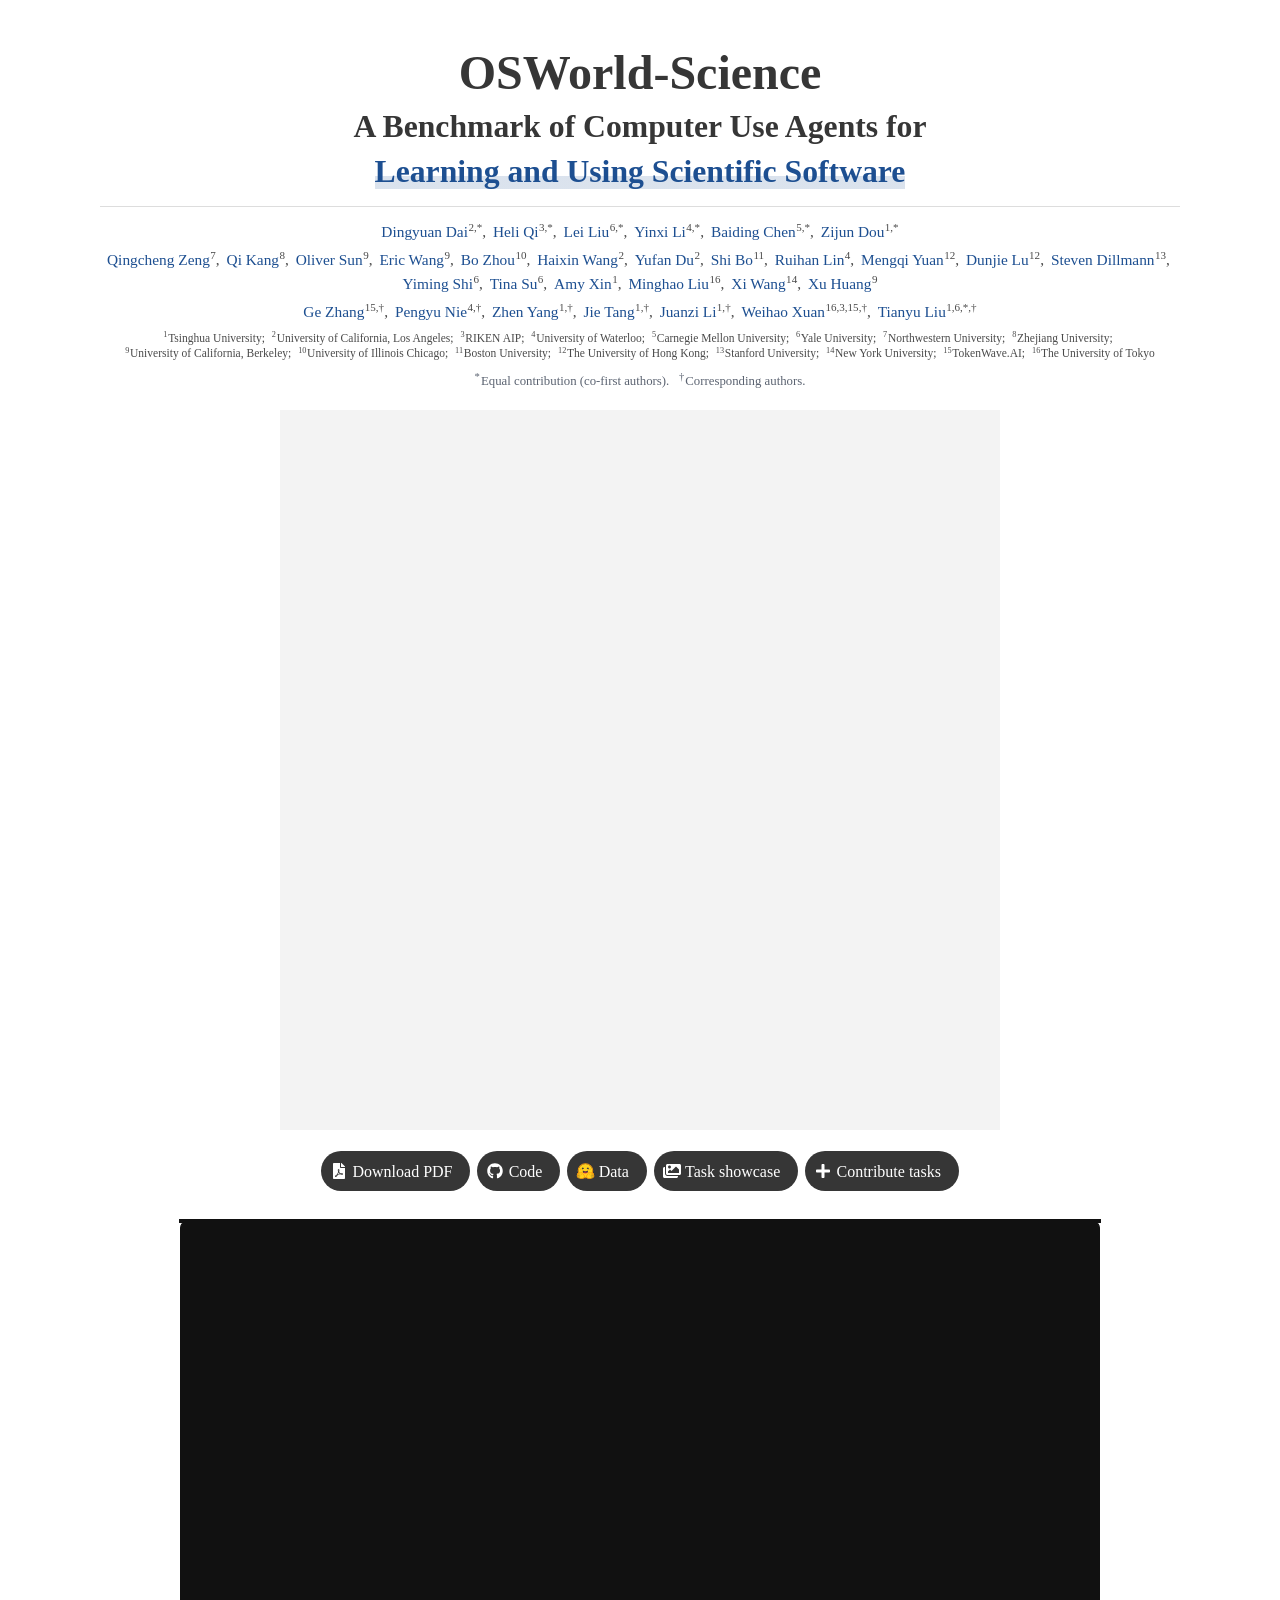
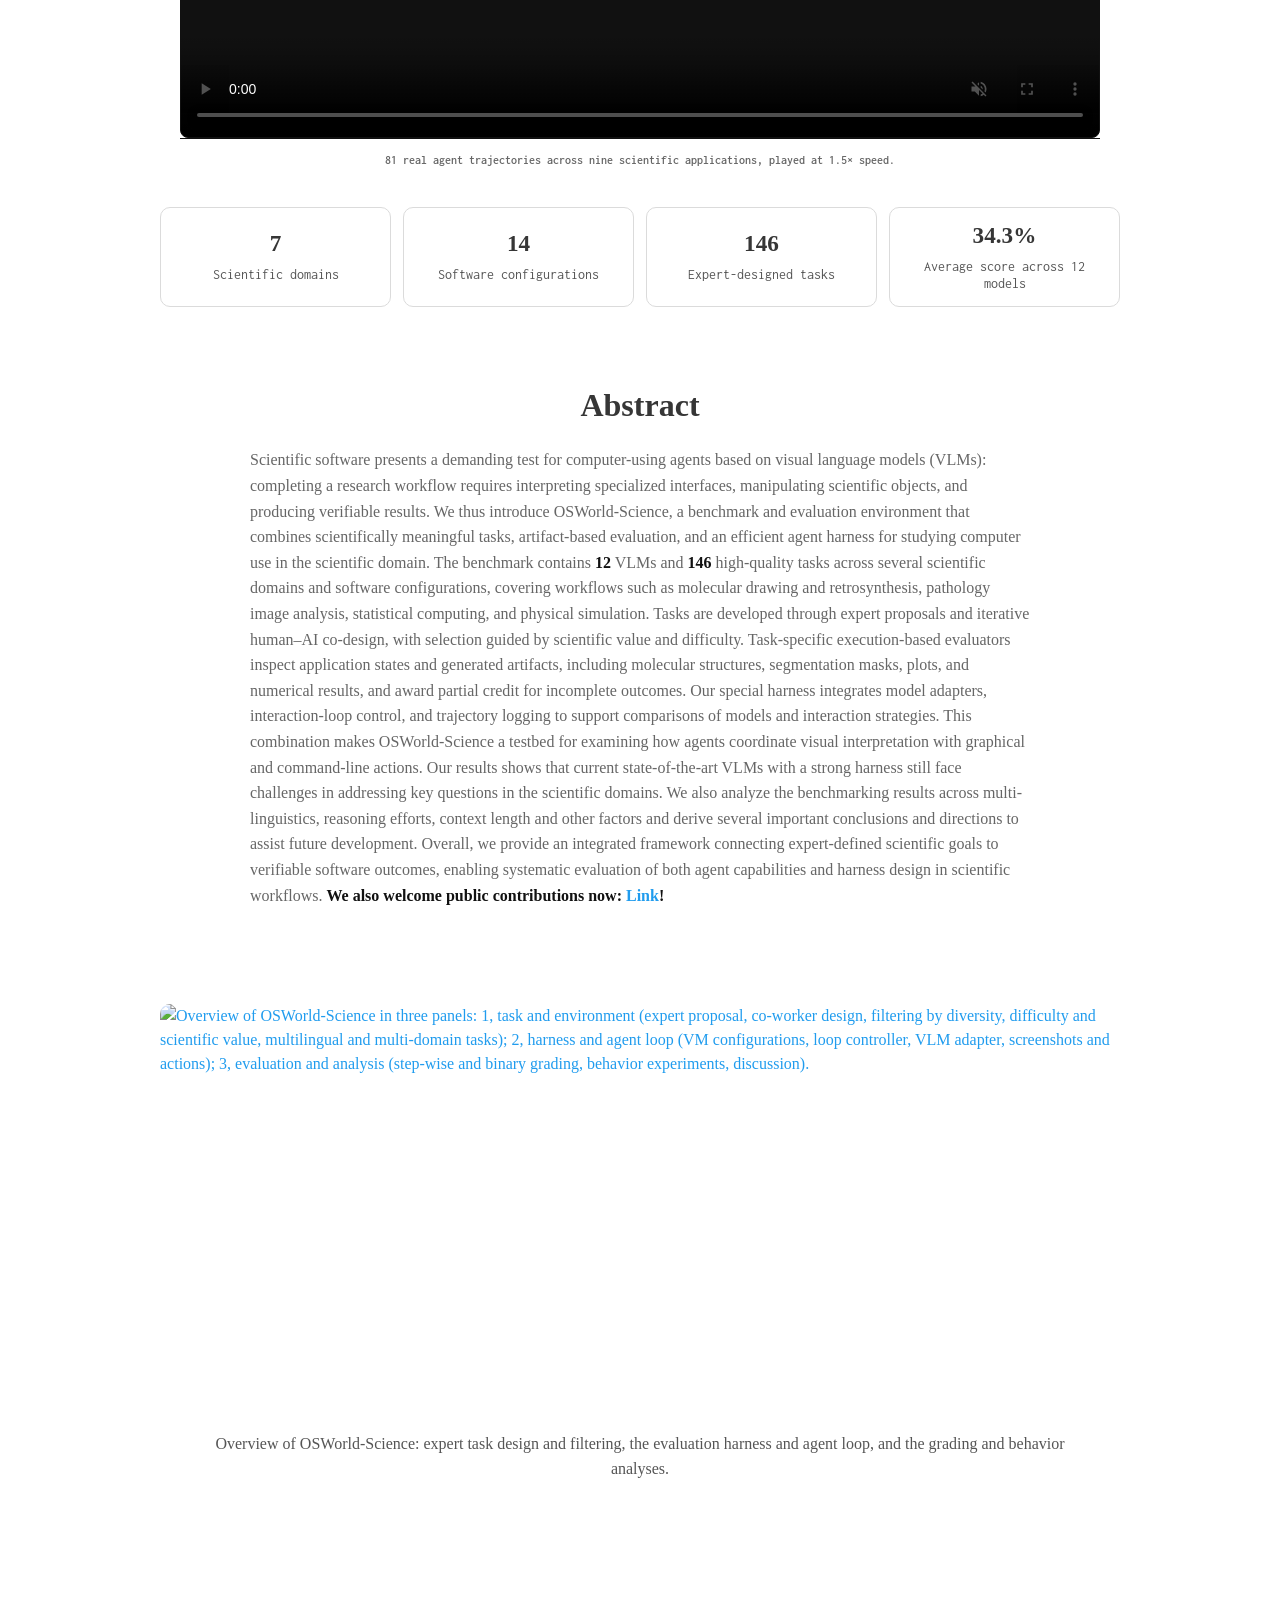
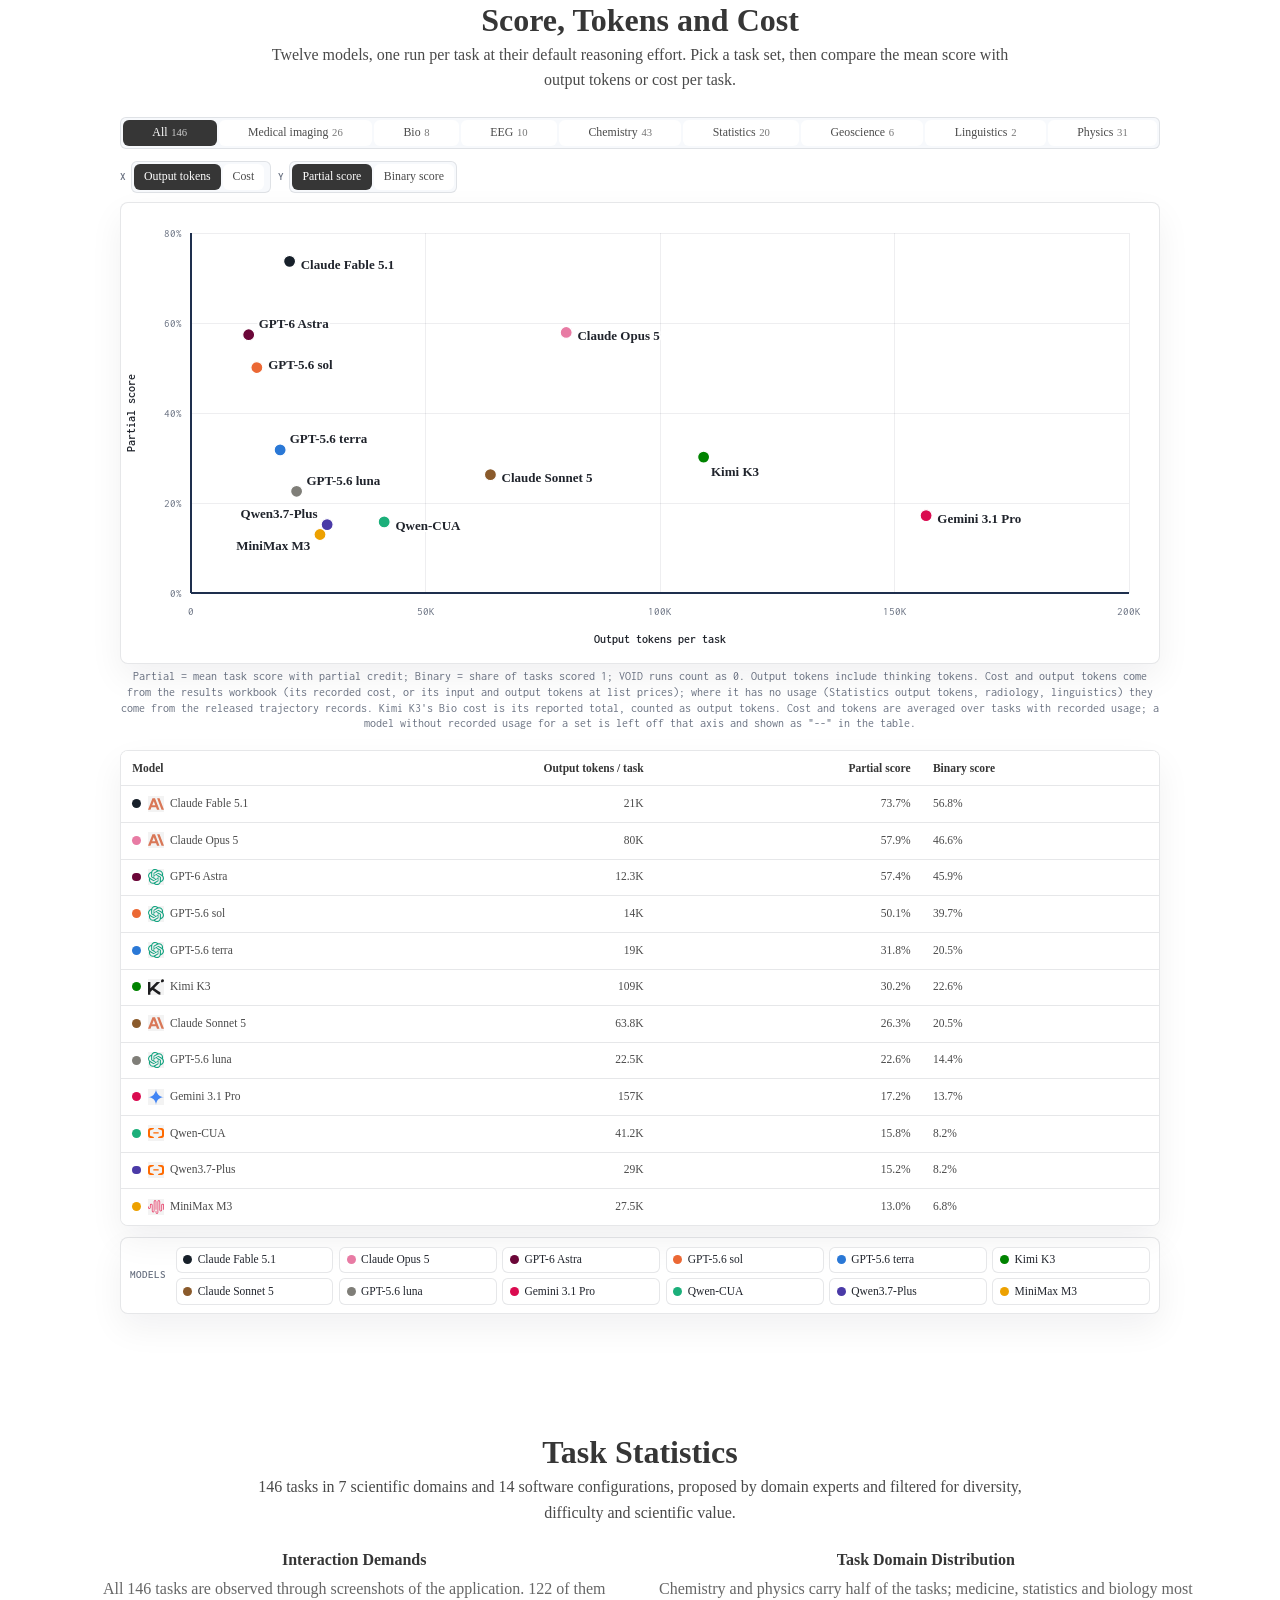
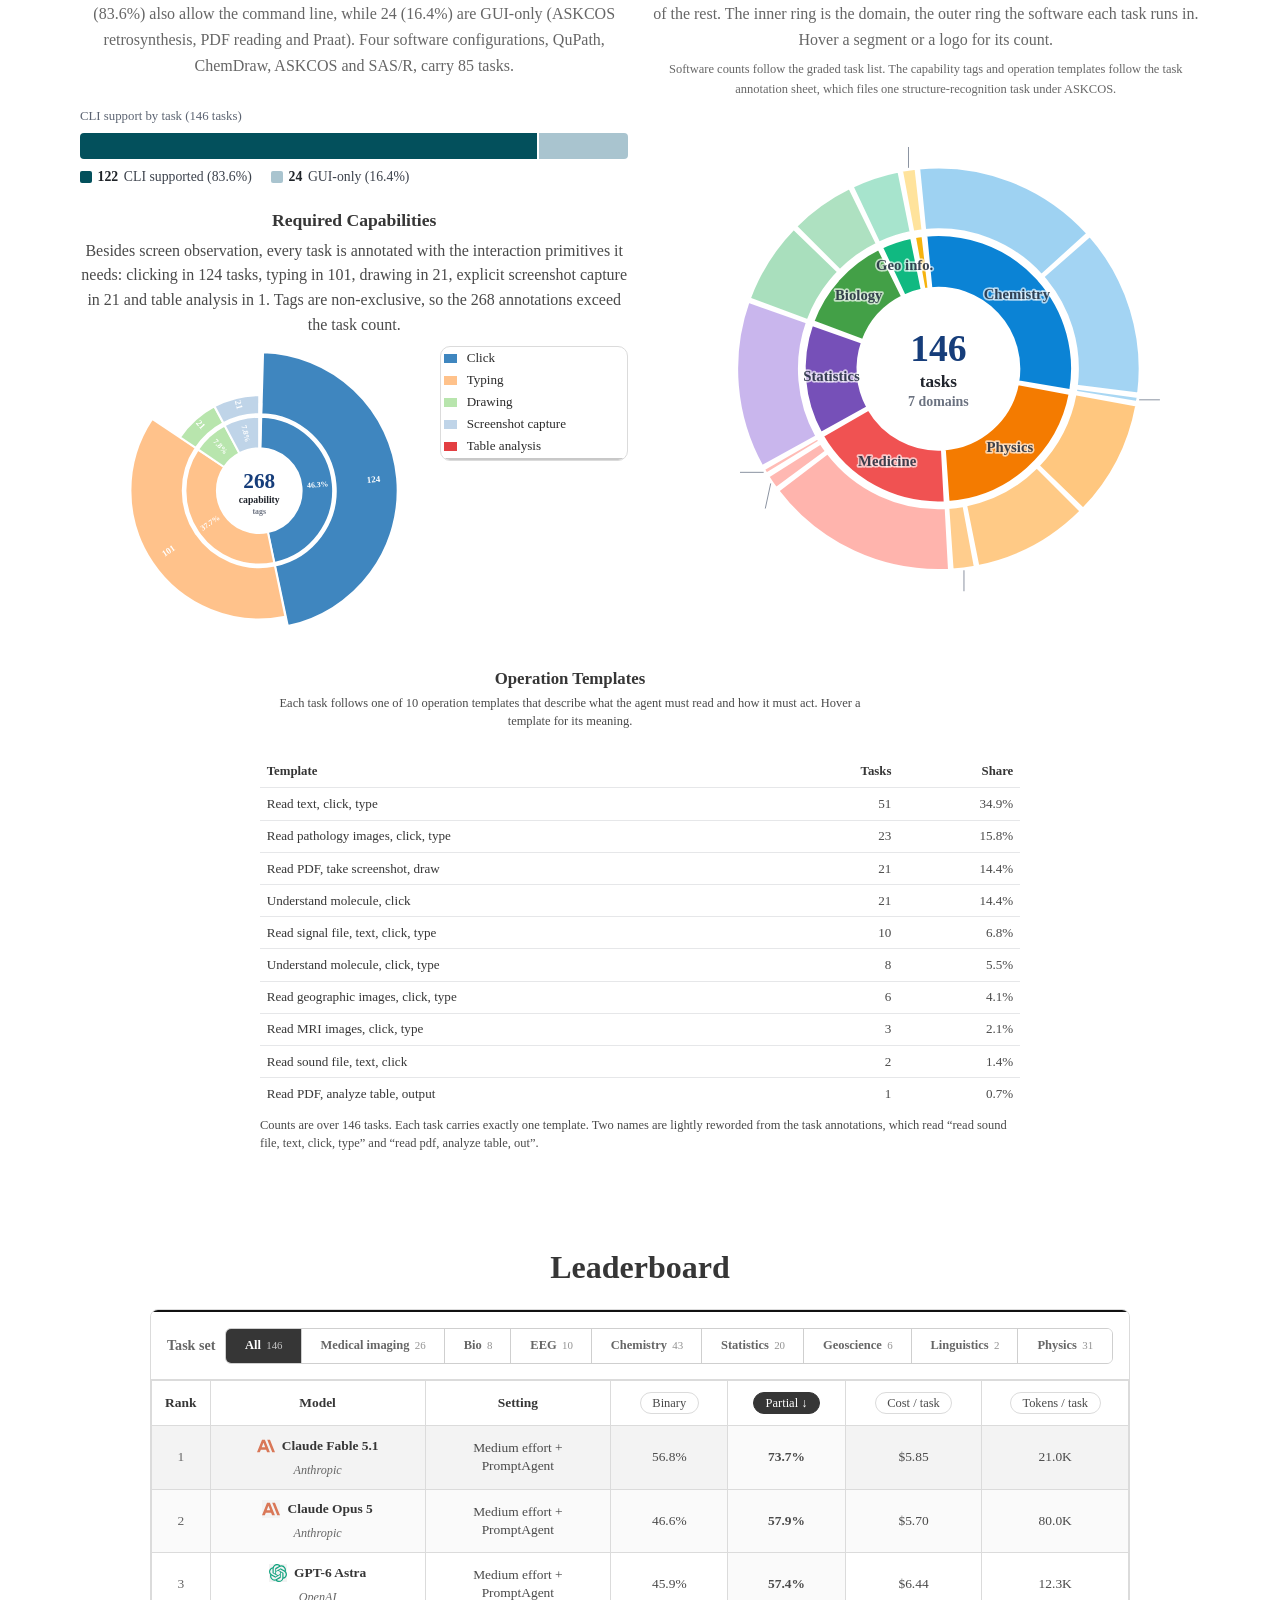
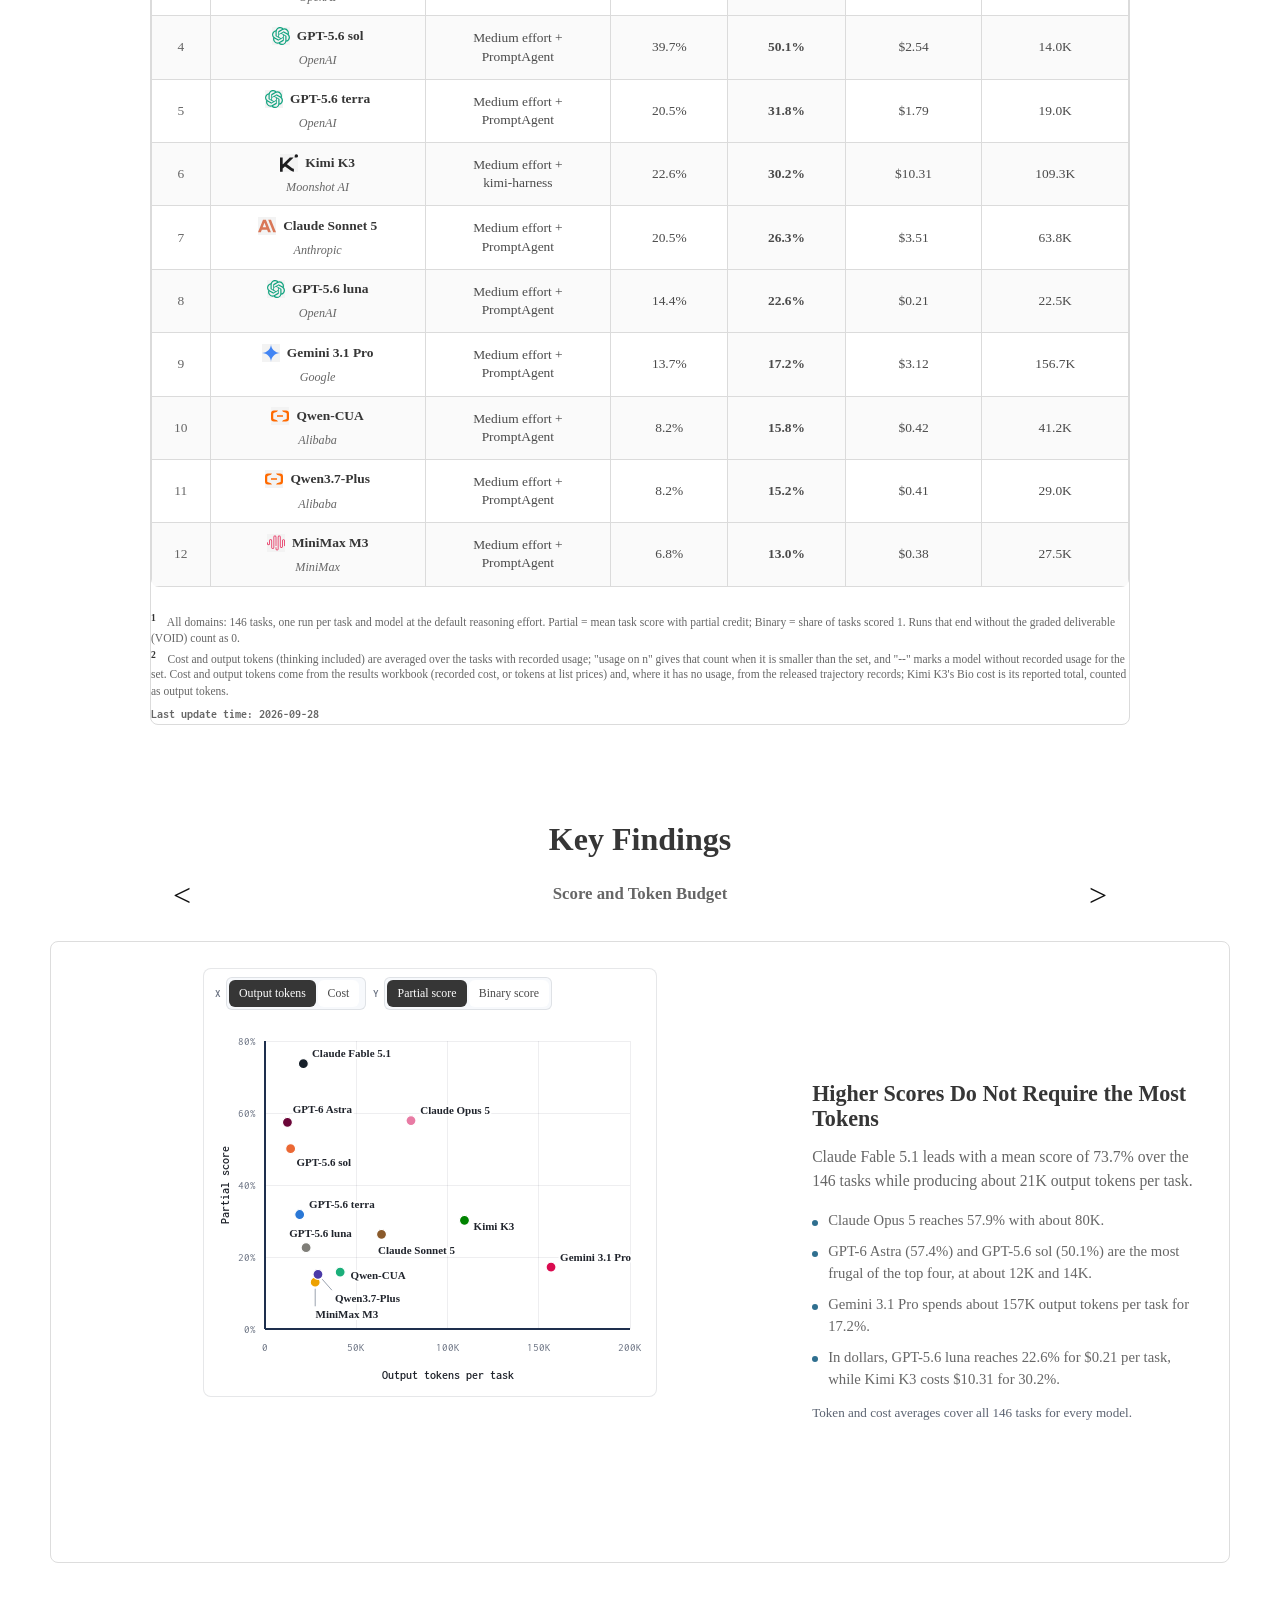
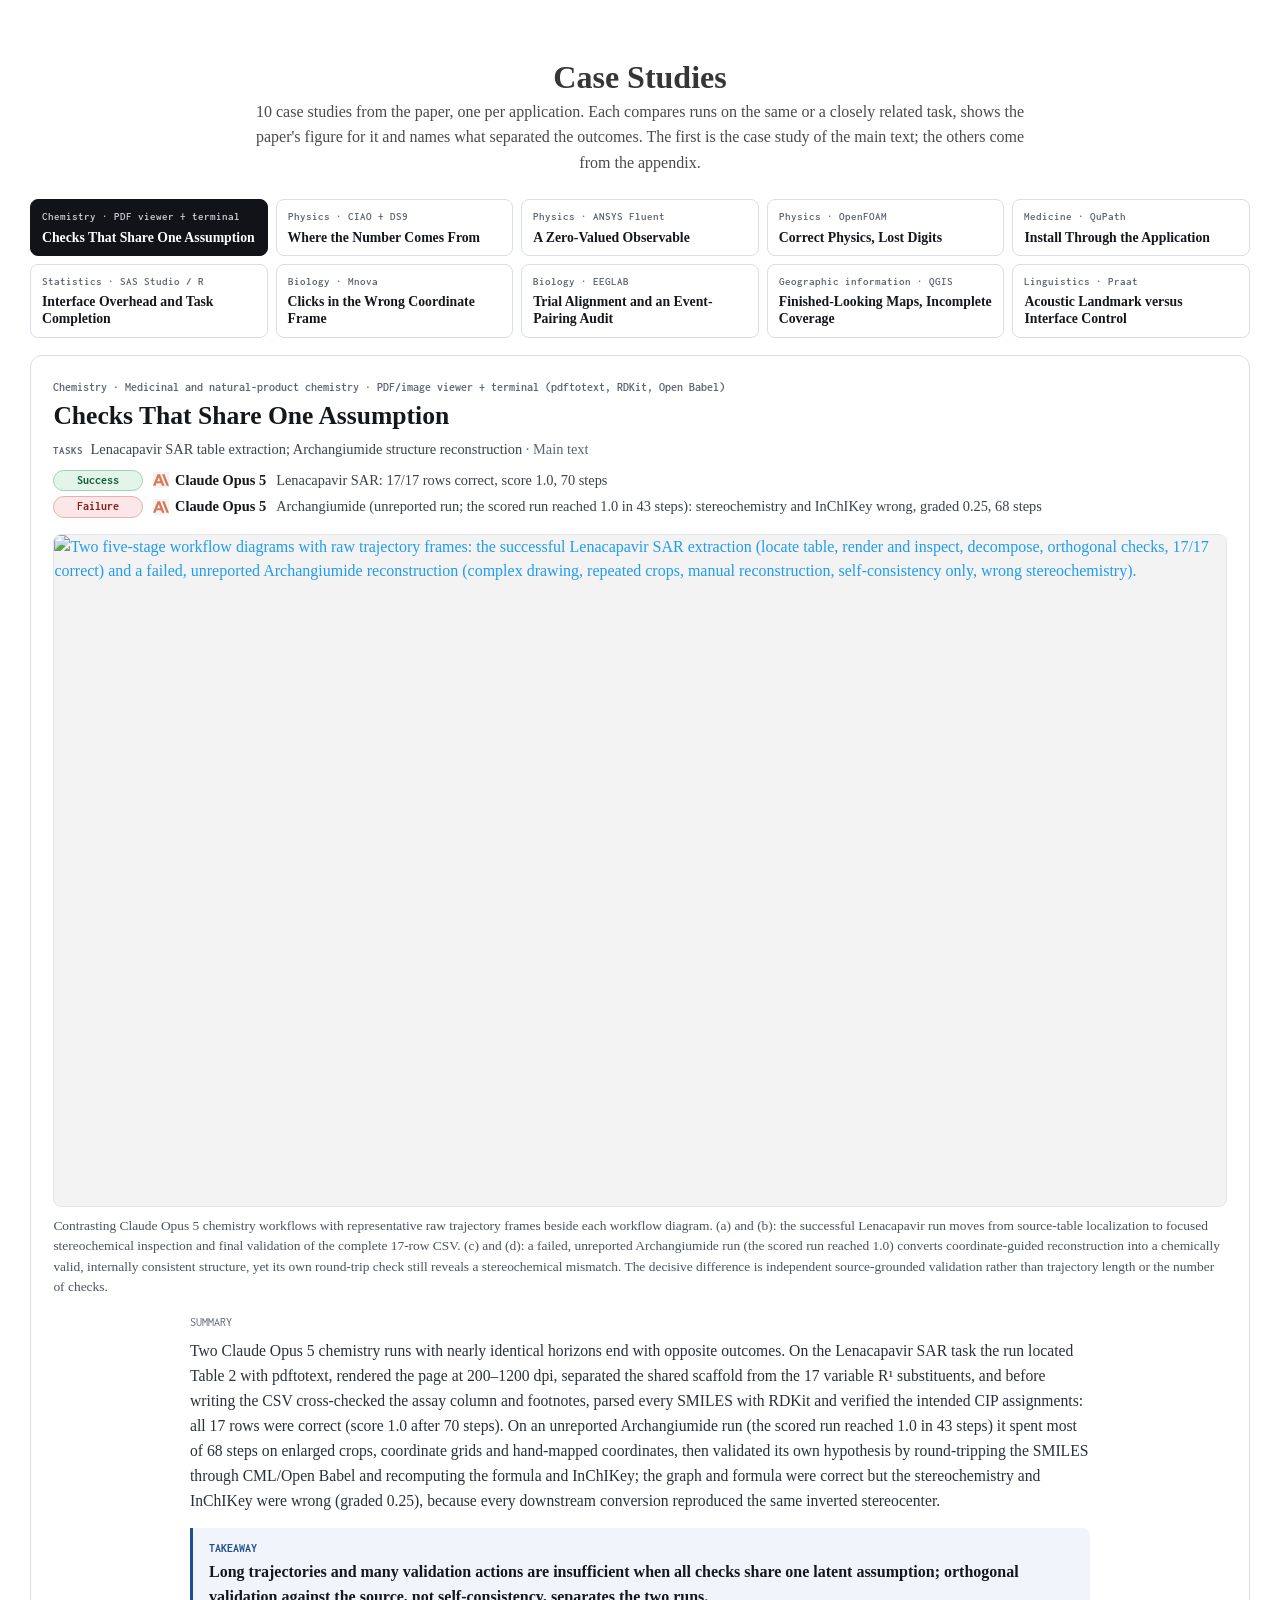
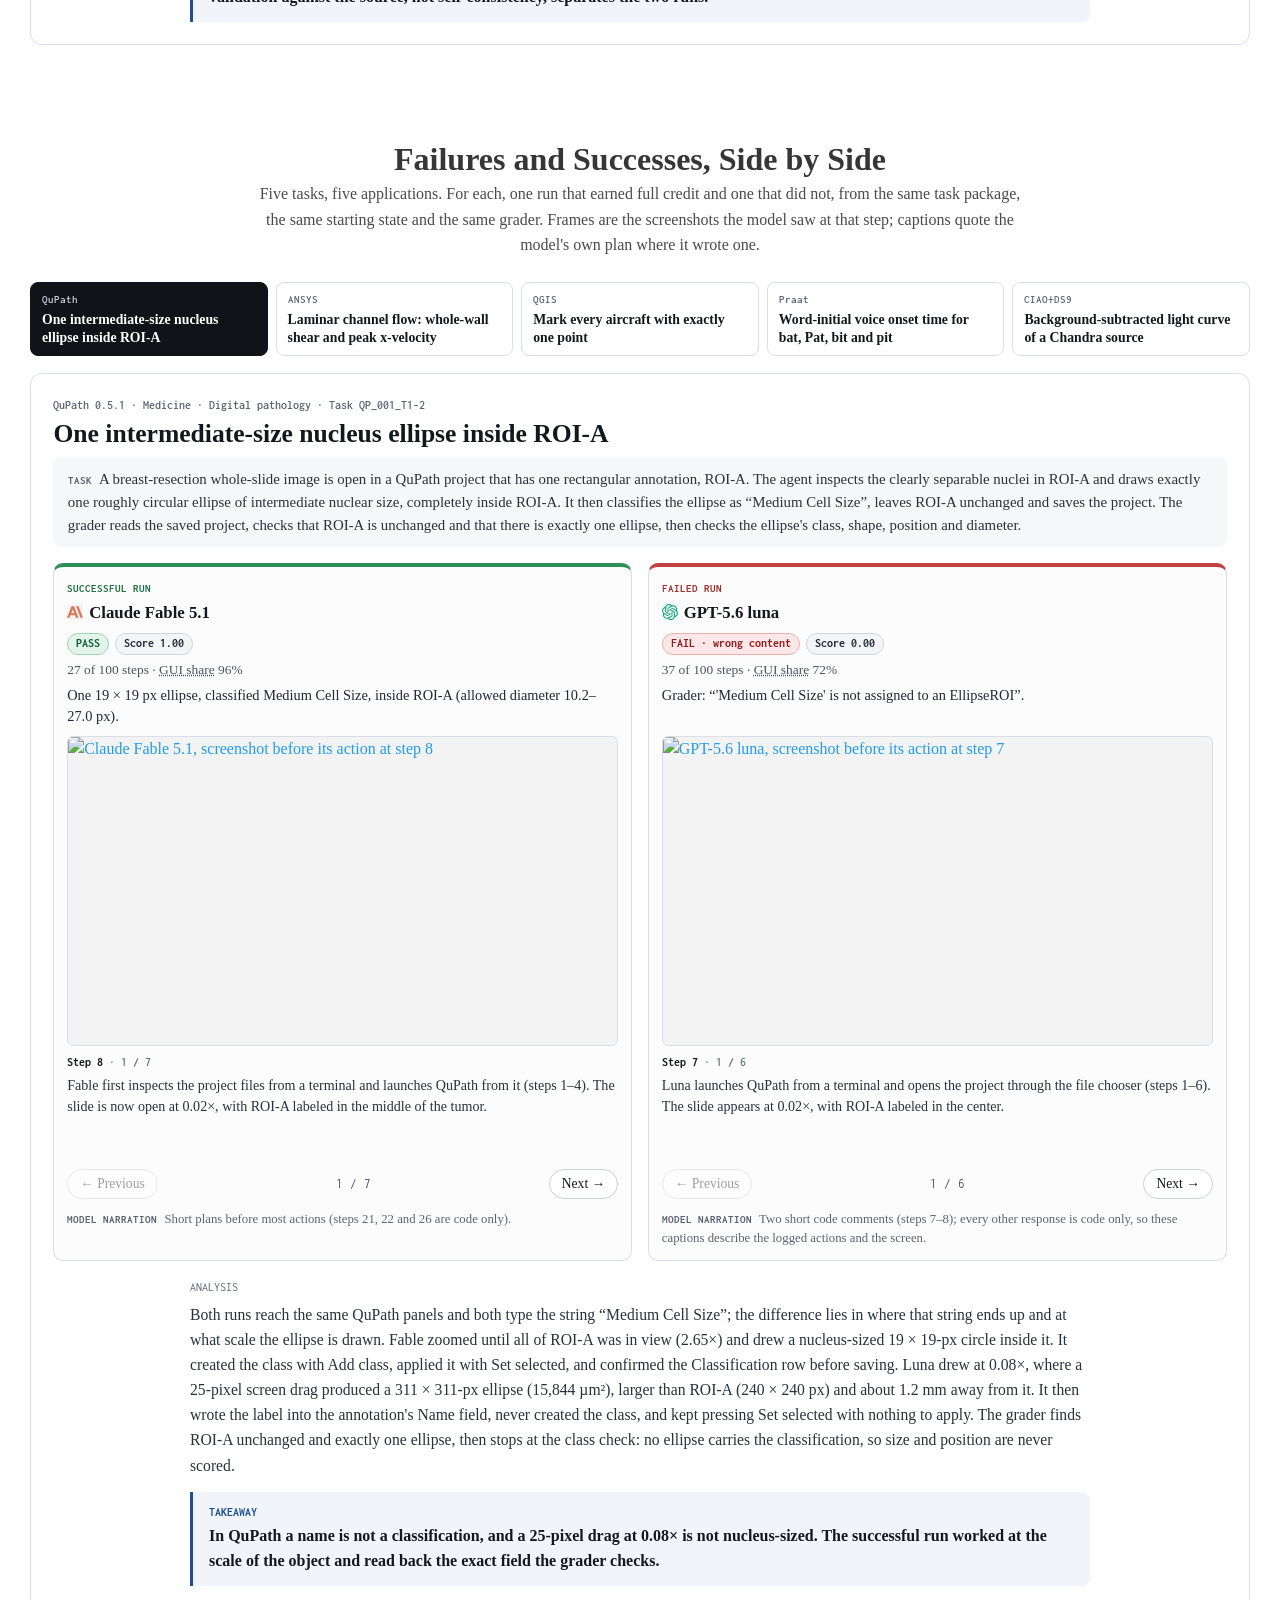
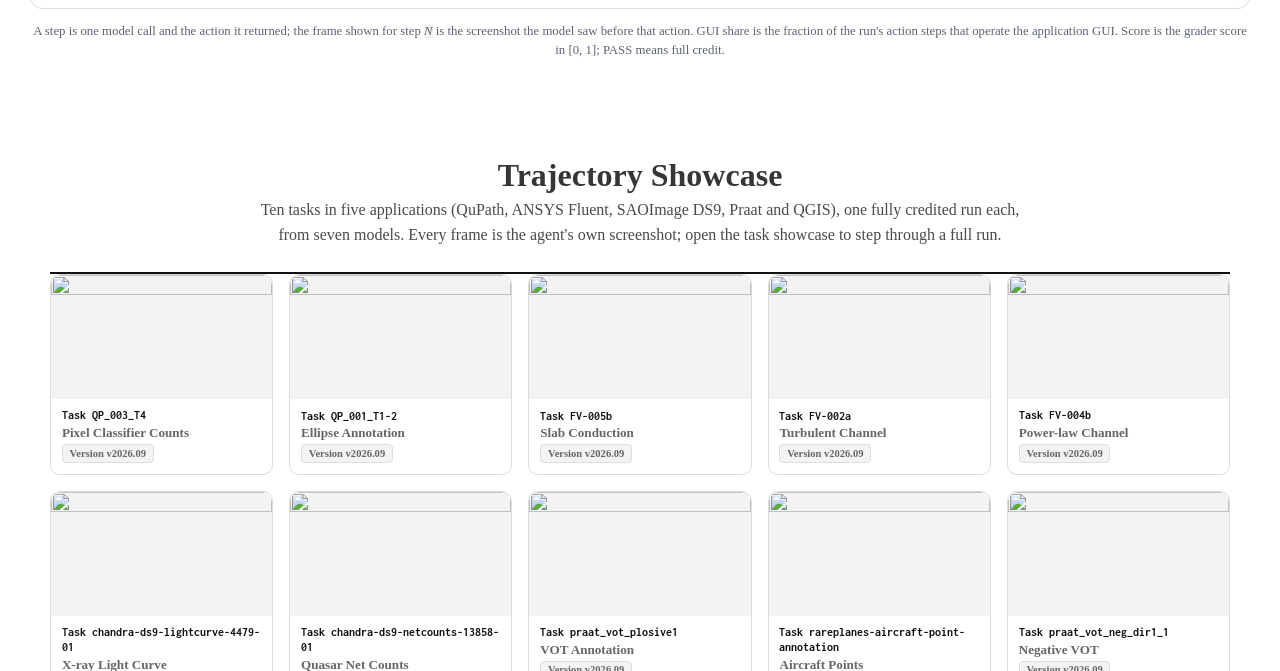
==== commit fc76579f: "Update index.html" ====
--- a/index.html
+++ b/index.html
@@ -84,7 +84,7 @@
                     <span class="author-entry"><span class="author-block">Steven Dillmann</span><sup class="author-affiliation-mark">13</sup></span>
                     <span class="author-entry"><span class="author-block">Yiming Shi</span><sup class="author-affiliation-mark">6</sup></span>
                     <span class="author-entry"><span class="author-block">Tina Su</span><sup class="author-affiliation-mark">6</sup></span>
-                    <span class="author-entry"><span class="author-block">Xin Xin</span><sup class="author-affiliation-mark">1</sup></span>
+                    <span class="author-entry"><span class="author-block">Amy Xin</span><sup class="author-affiliation-mark">1</sup></span>
                     <span class="author-entry"><span class="author-block">Minghao Liu</span><sup class="author-affiliation-mark">16</sup></span>
                     <span class="author-entry"><span class="author-block">Xi Wang</span><sup class="author-affiliation-mark">14</sup></span>
                     <span class="author-entry"><span class="author-block">Xu Huang</span><sup class="author-affiliation-mark">9</sup></span>
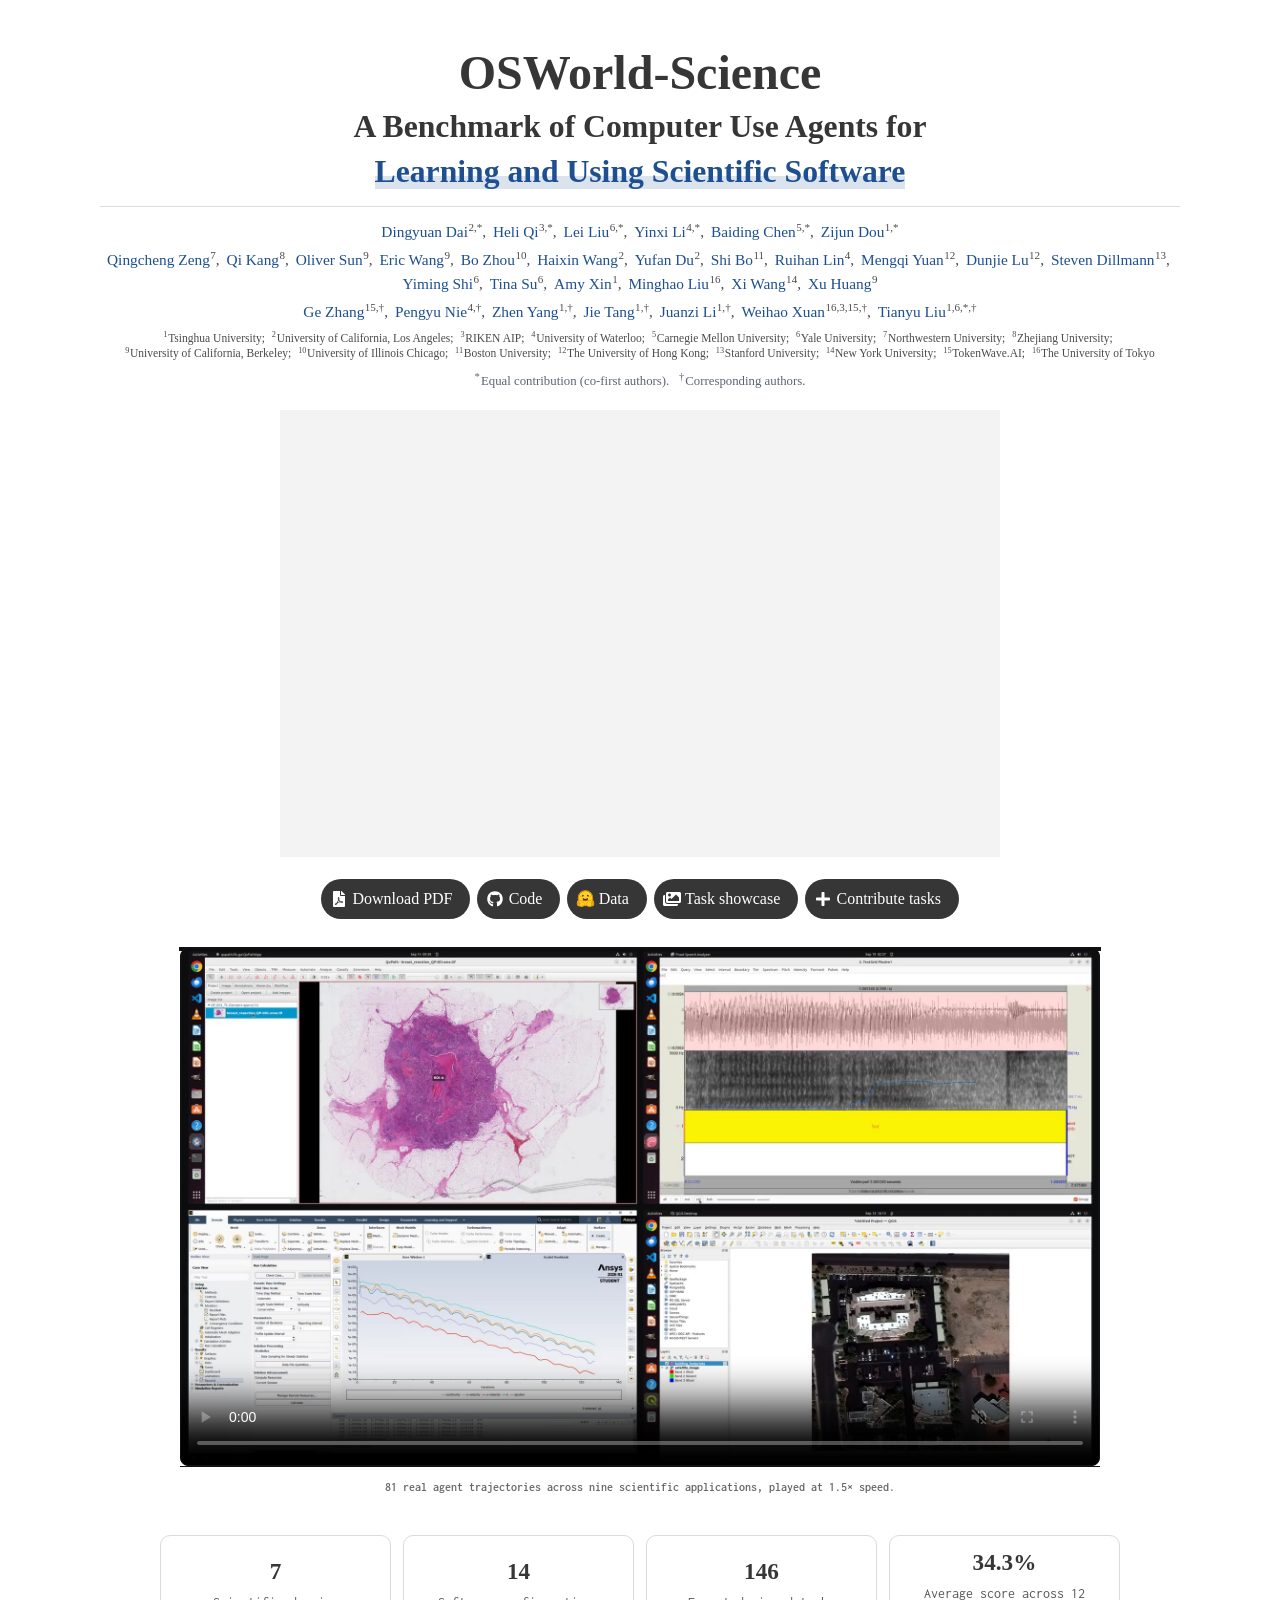
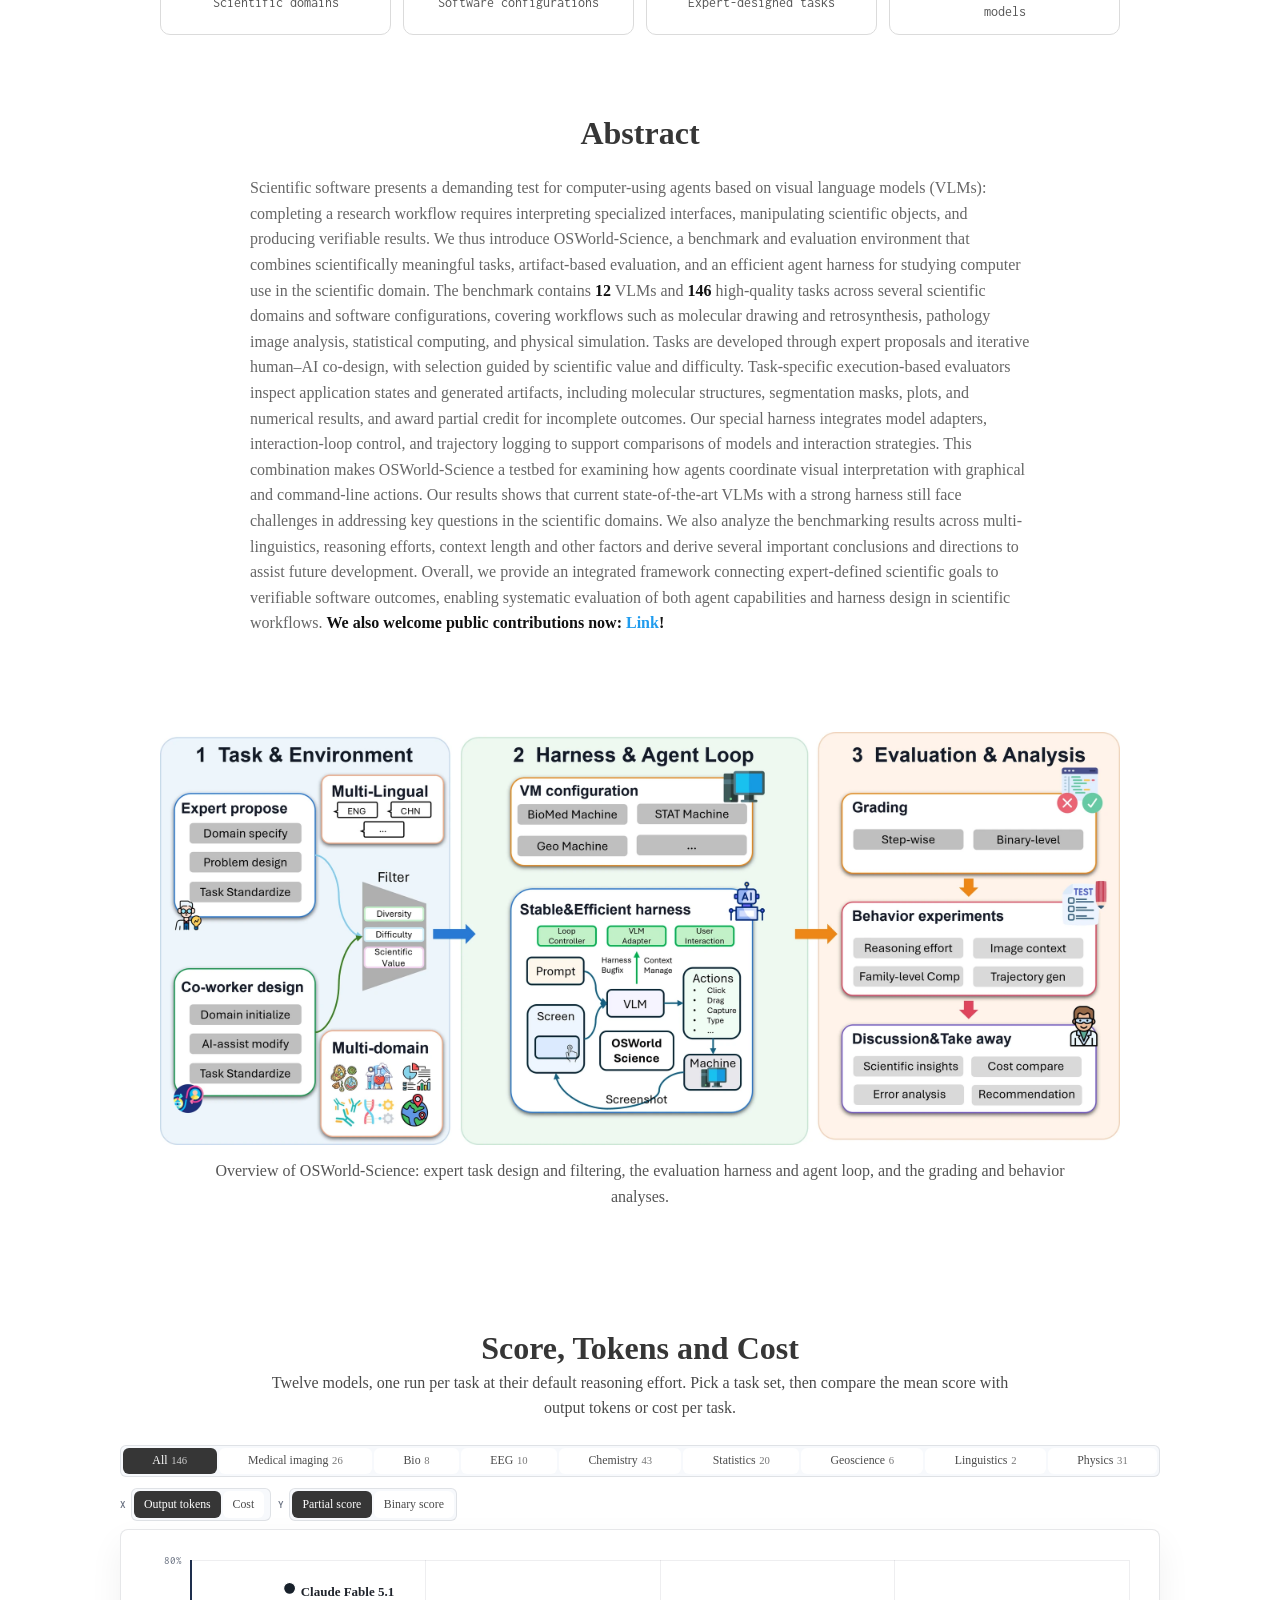
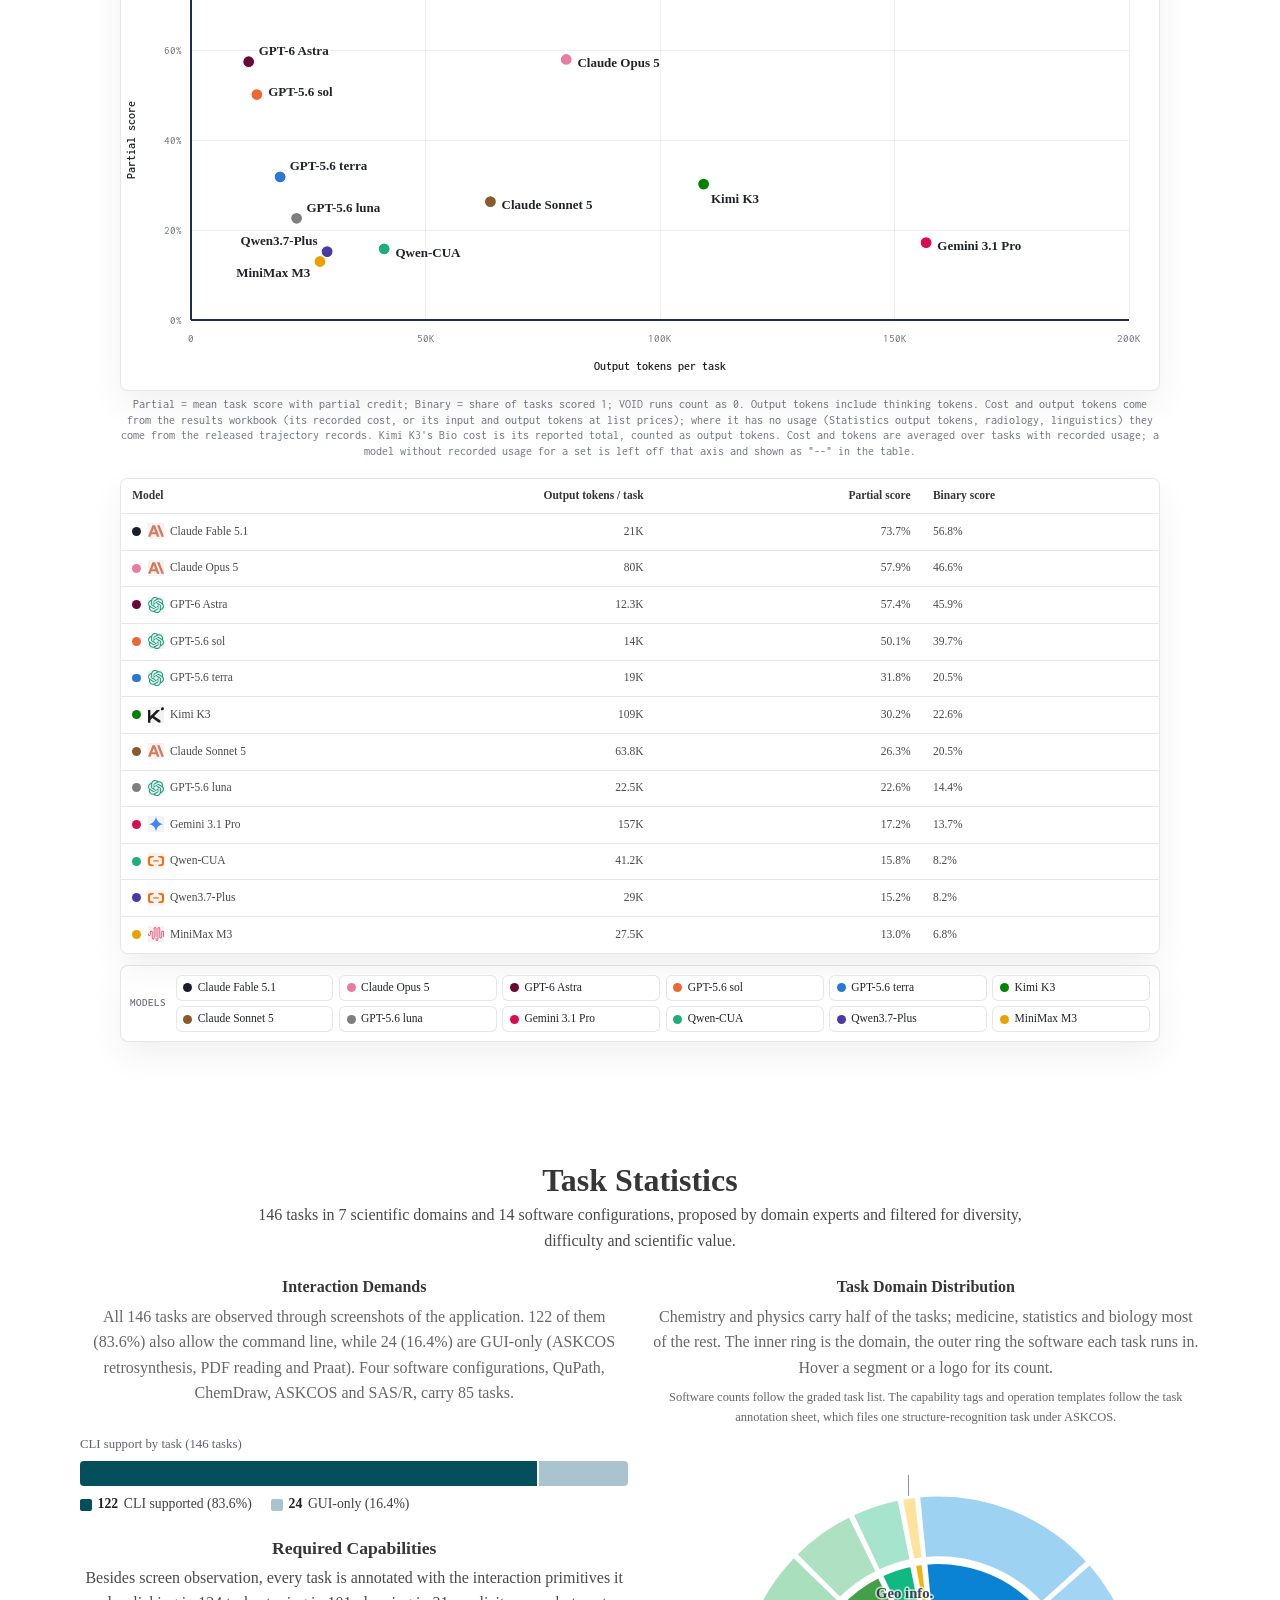
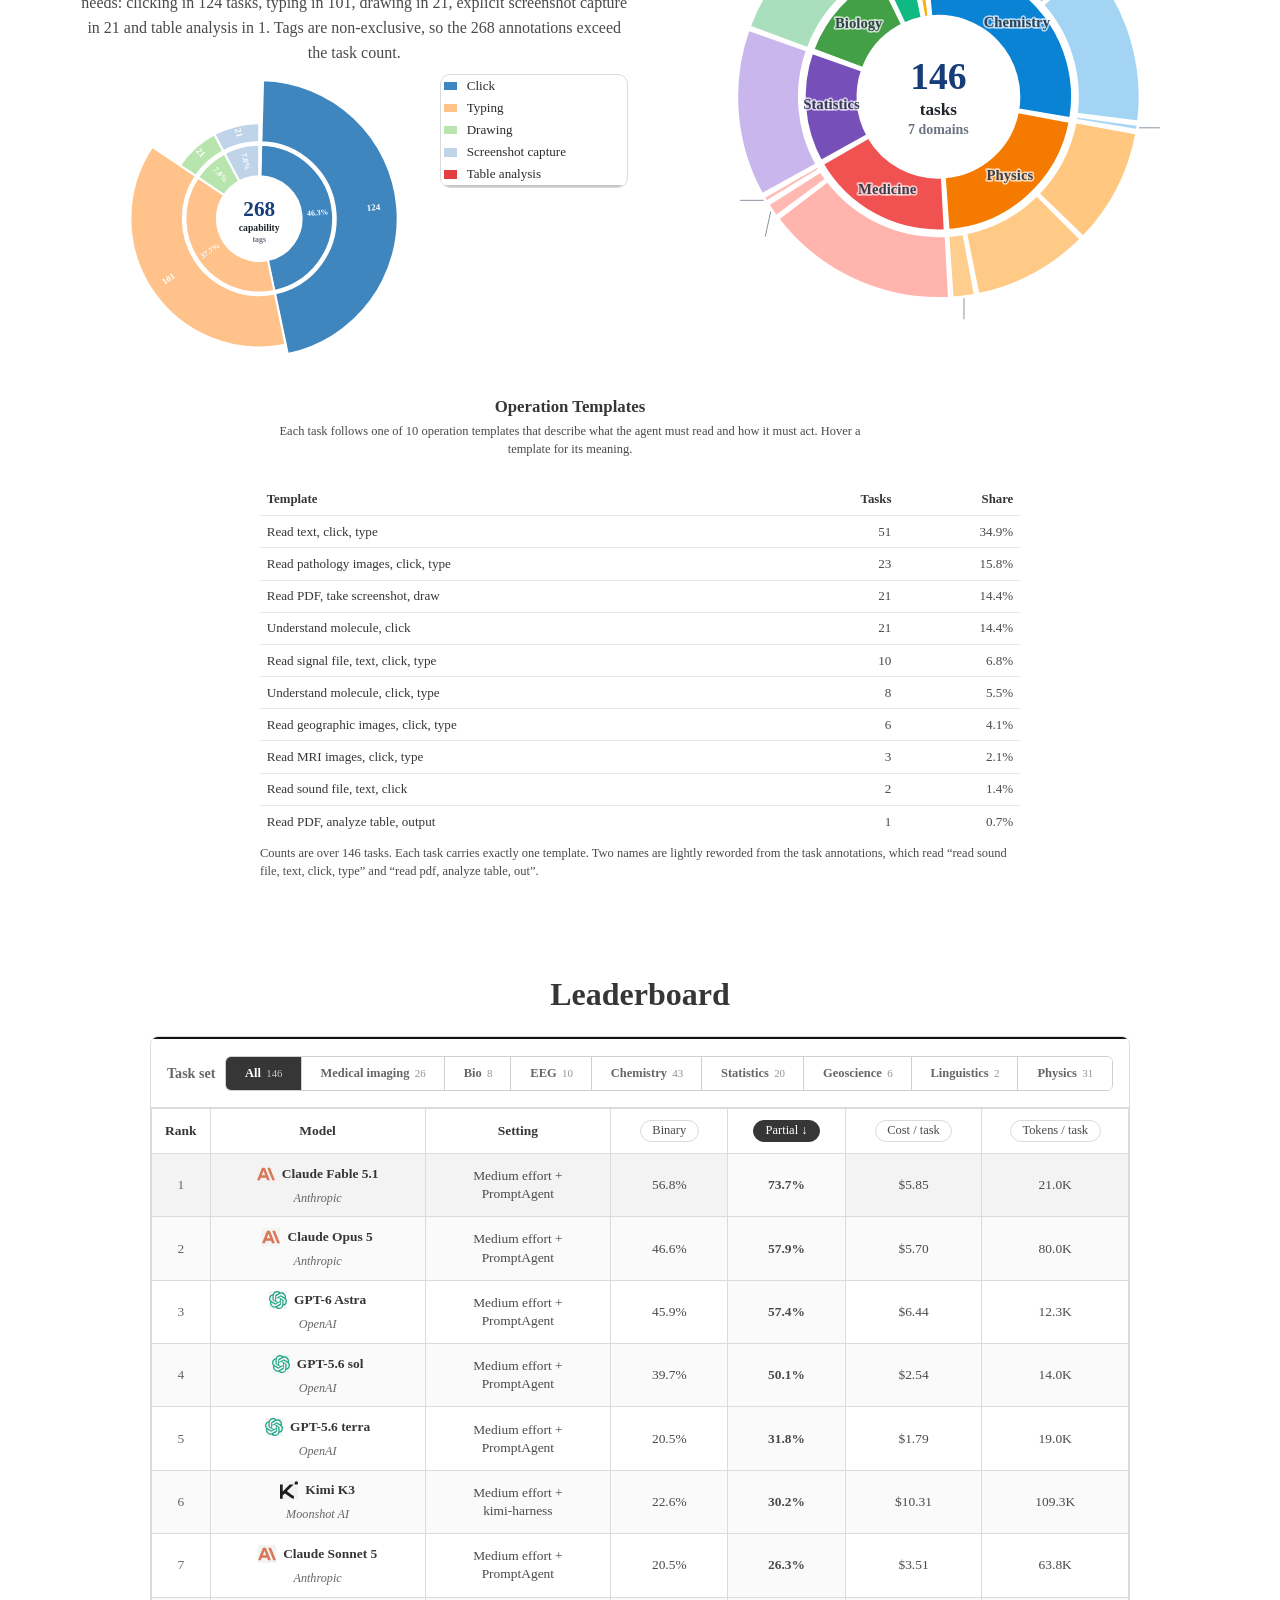
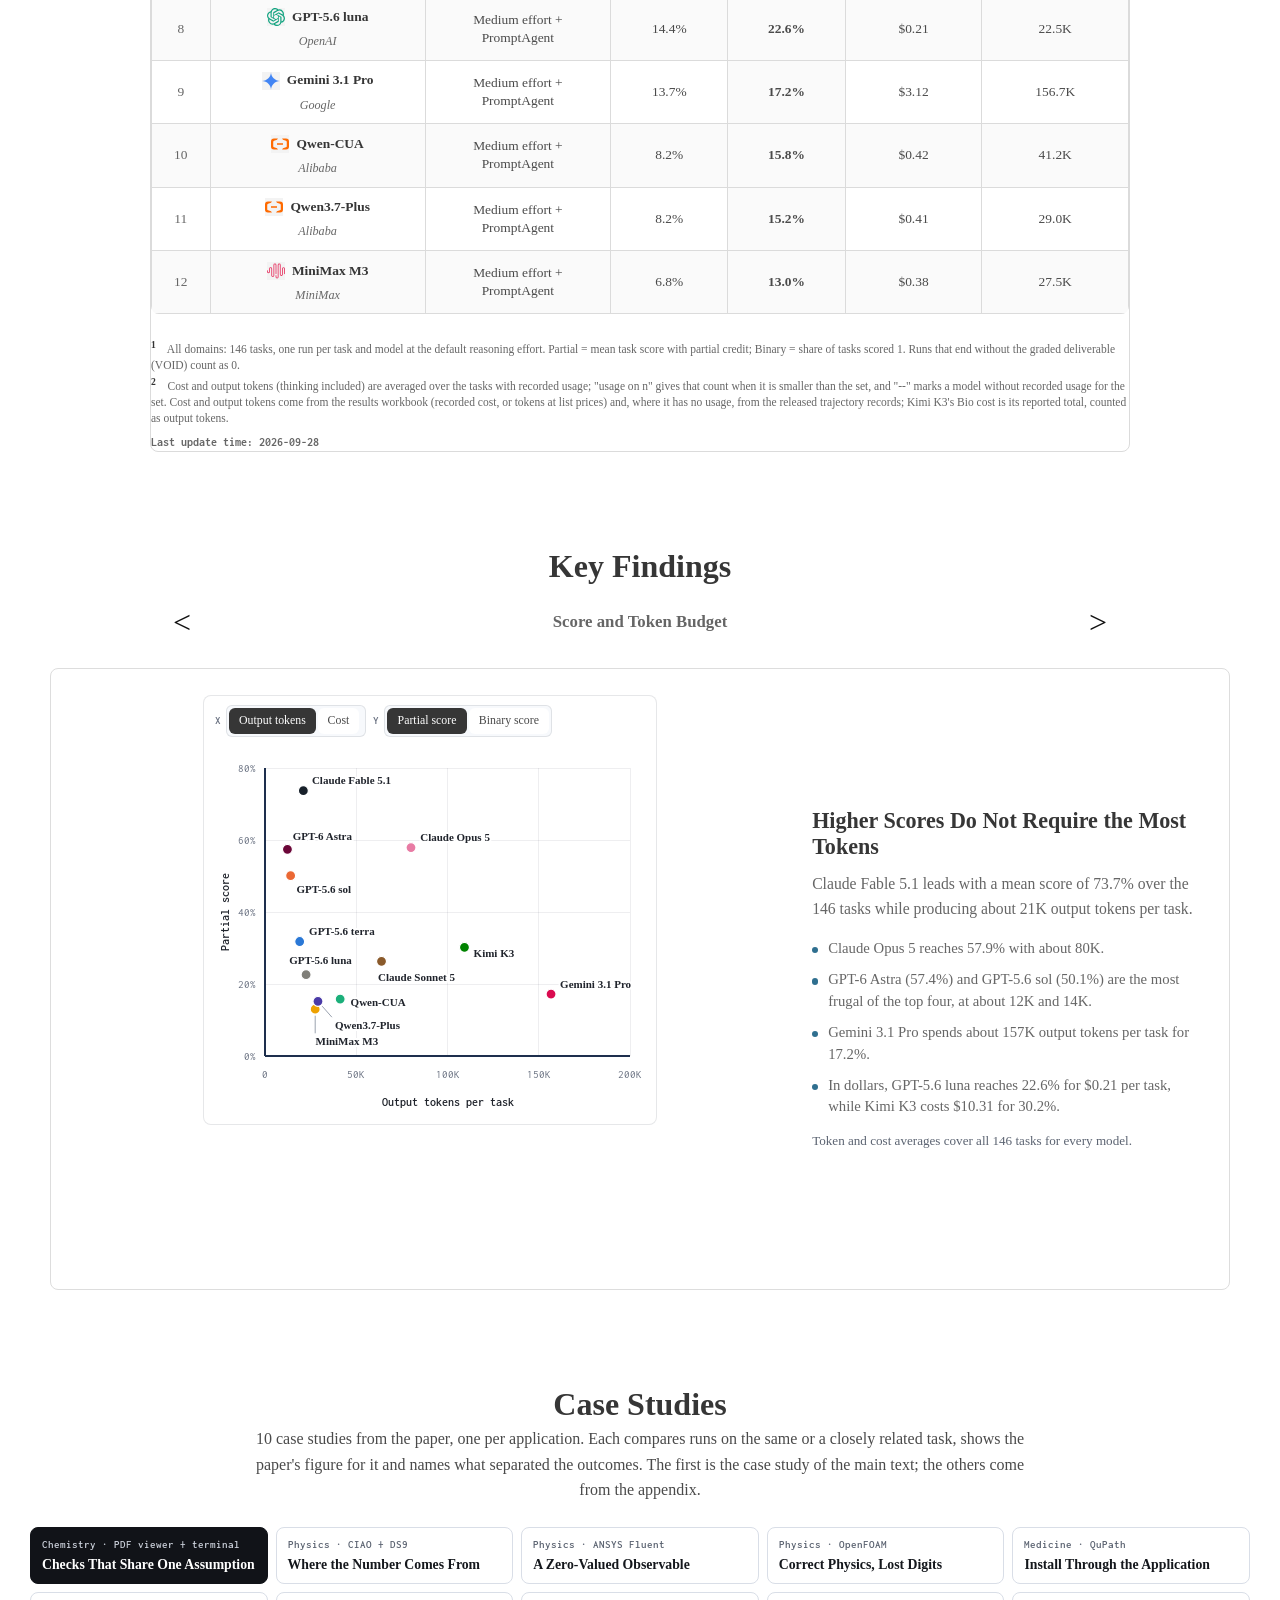
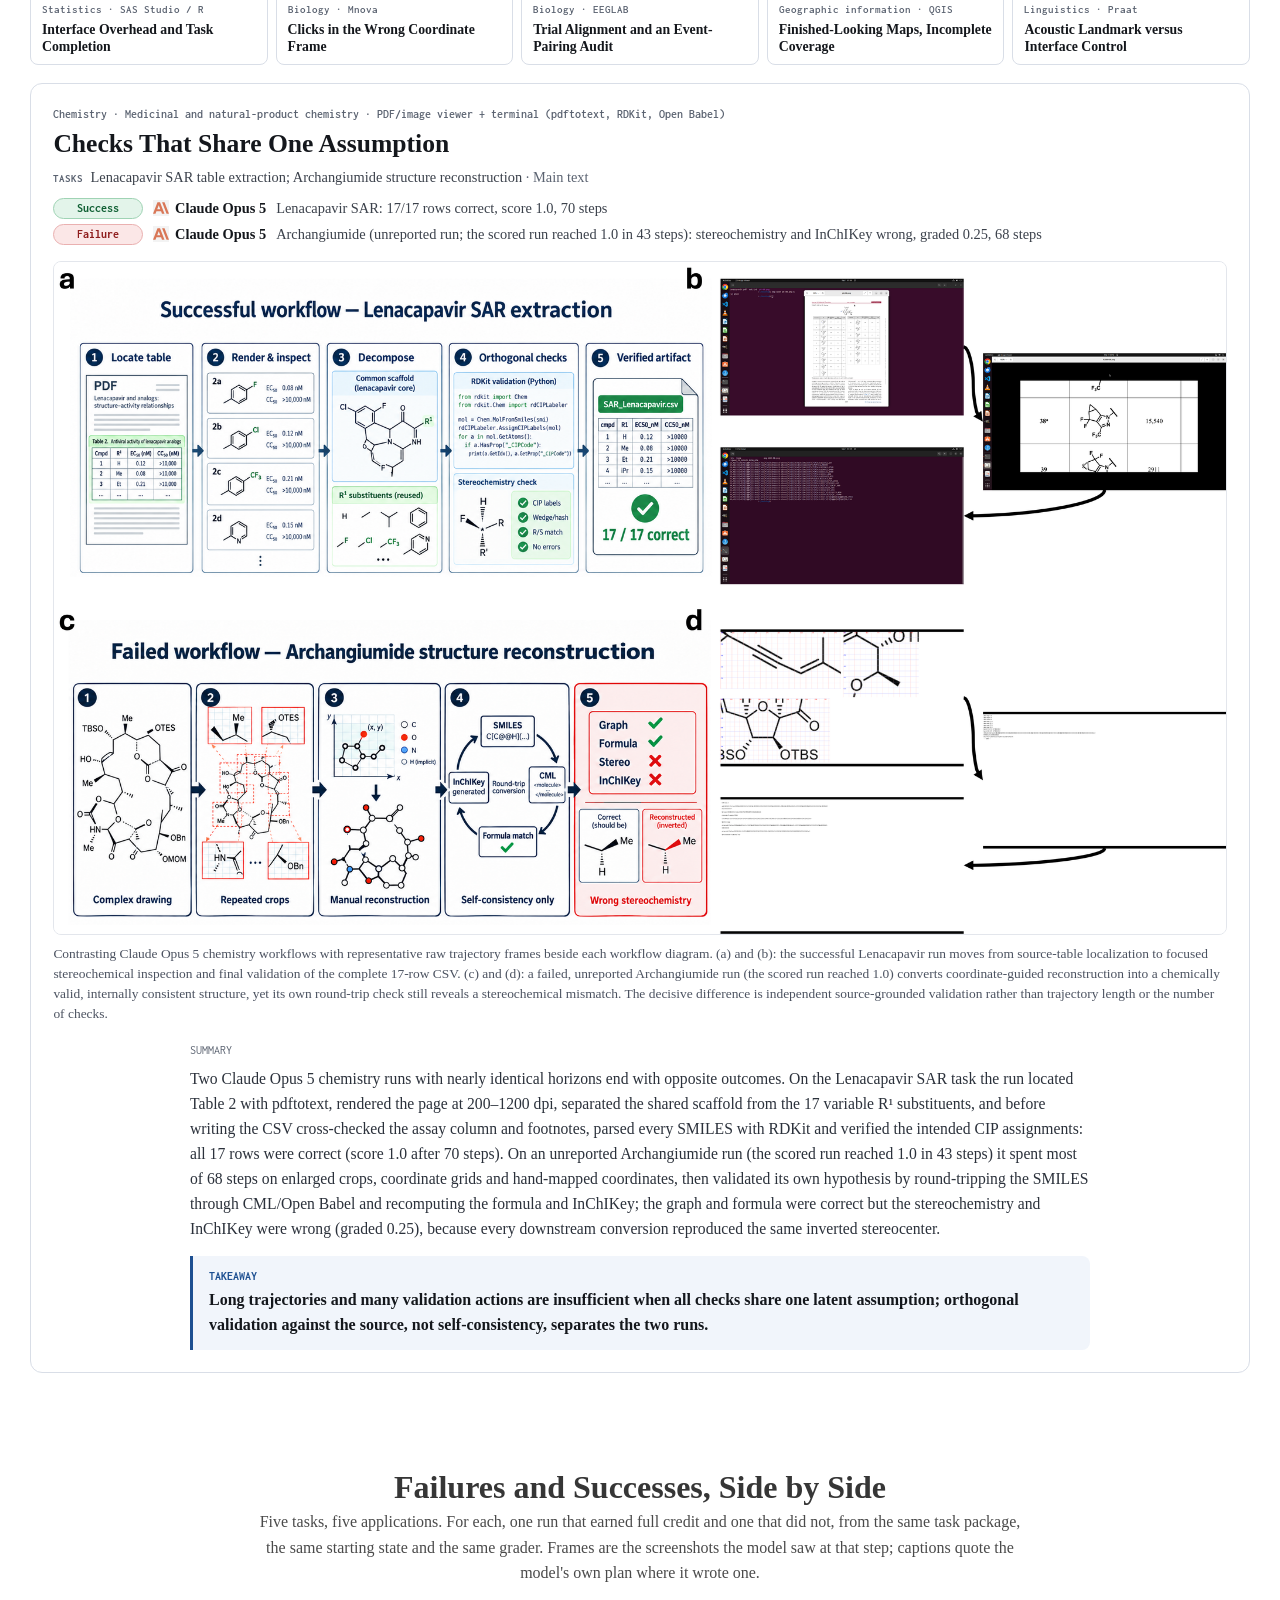
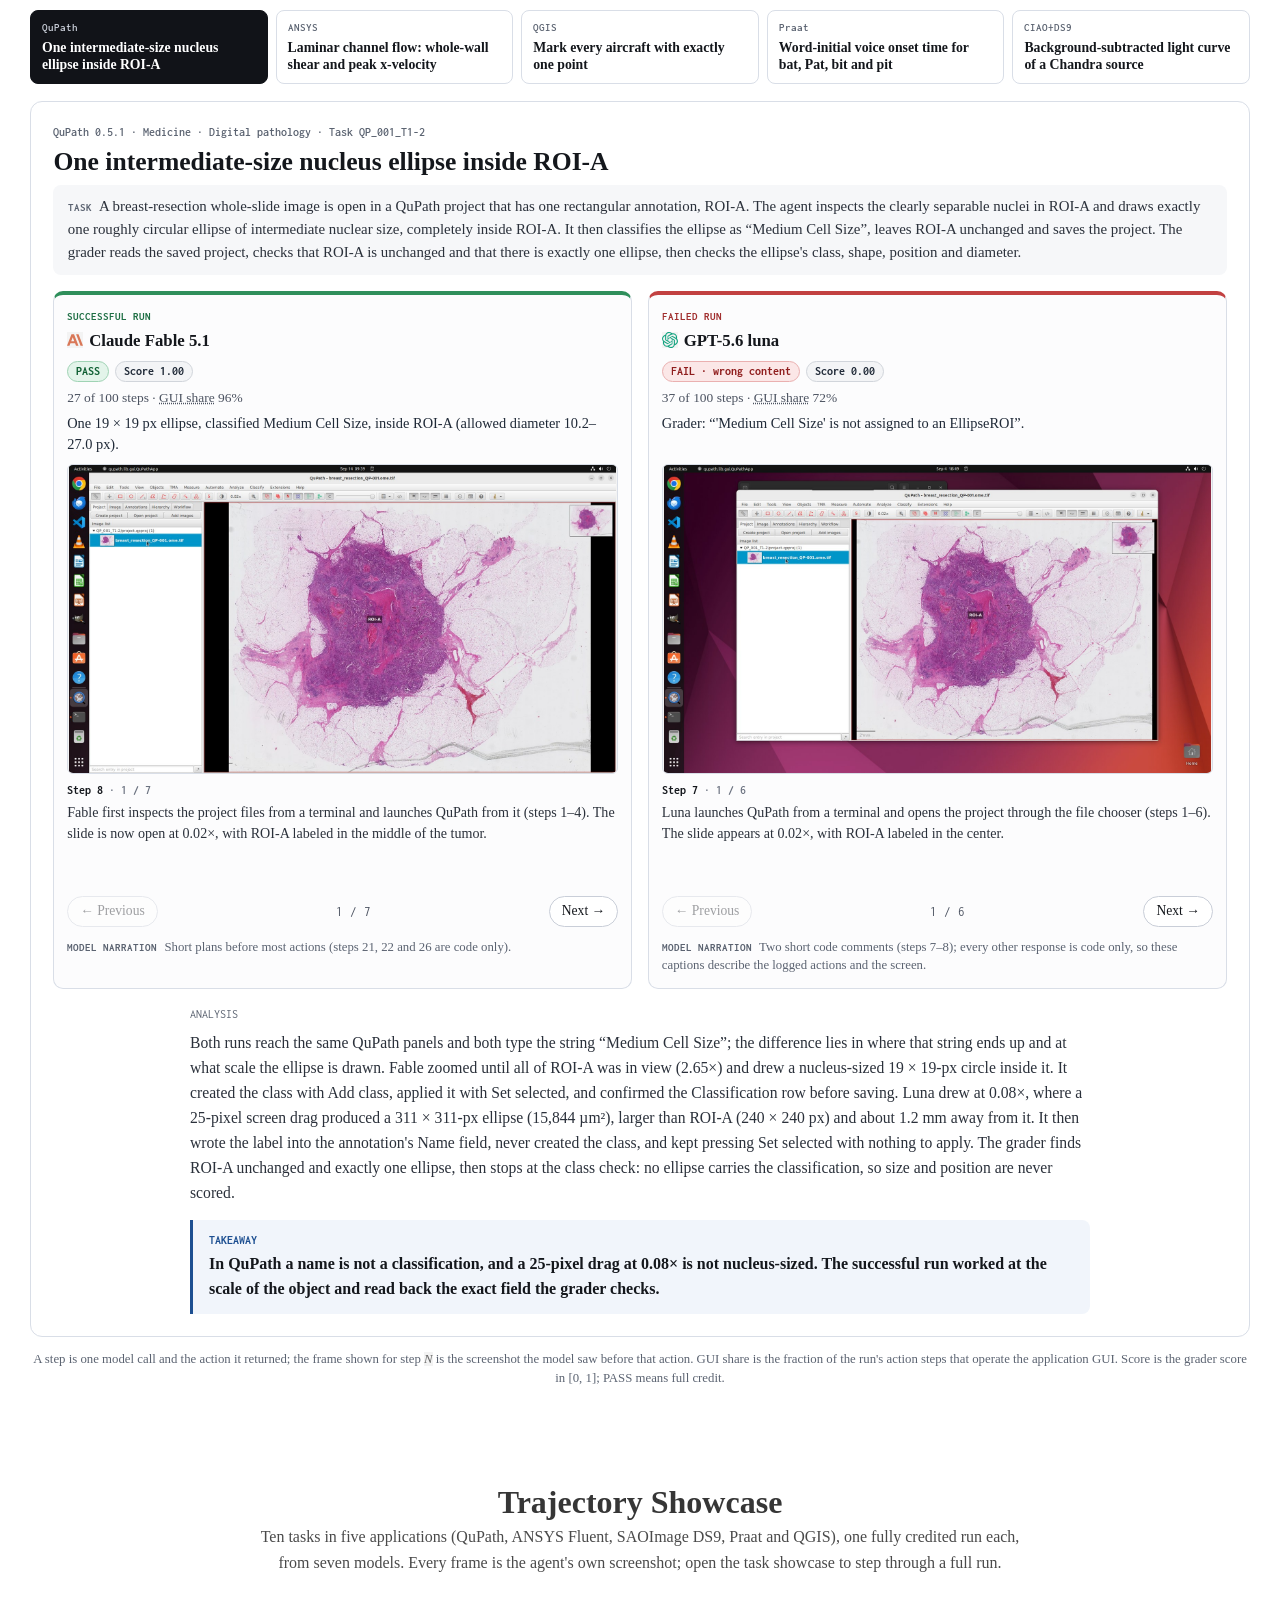
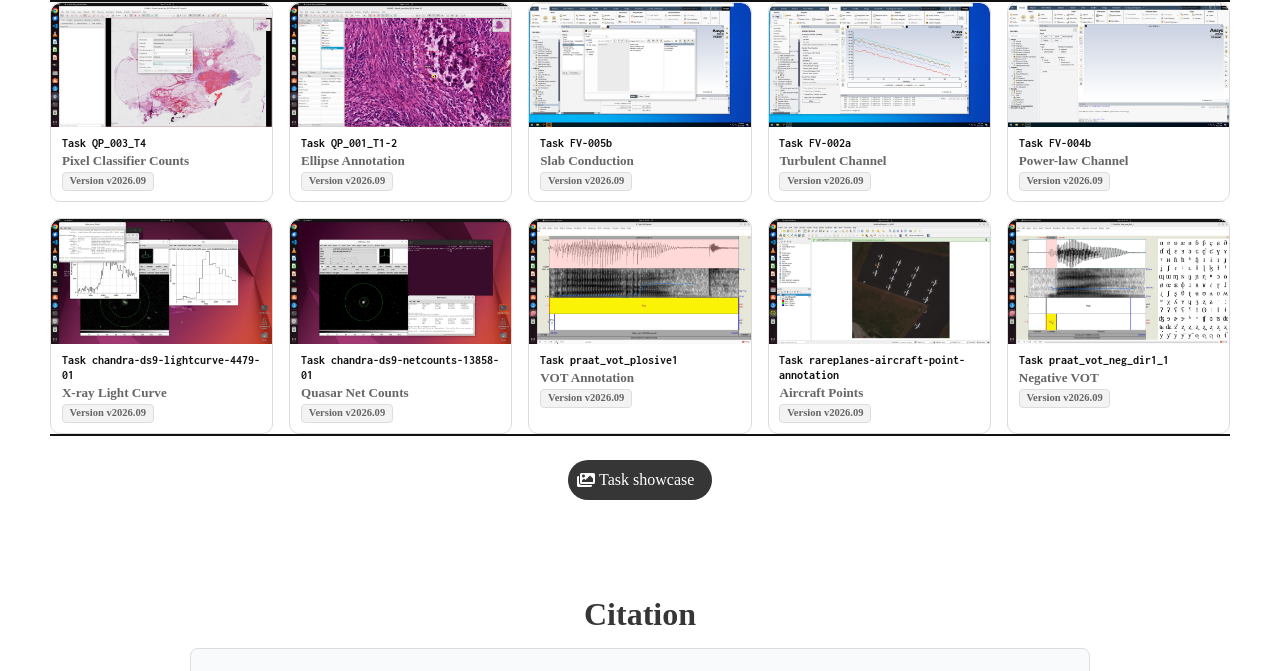
==== commit e31601f3: "Update PDF link to point to arXiv" ====
--- a/index.html
+++ b/index.html
@@ -130,13 +130,13 @@
 
               <div class="publication-links">
                 <span class="link-block">
-                  <a href="static/paper/OSWorld-Science.pdf" class="external-link button is-normal is-rounded is-dark" target="_blank" rel="noopener">
+                  <a href="https://arxiv.org/pdf/2601.15876" class="external-link button is-normal is-rounded is-dark" target="_blank" rel="noopener">
                     <span class="icon"><i class="fas fa-file-pdf"></i></span>
                     <span>Download PDF</span>
                   </a>
                 </span>
                 <span class="link-block">
-                  <a href="https://github.com/larryinx/OSWorld-Science" class="external-link button is-normal is-rounded is-dark" target="_blank" rel="noopener noreferrer">
+                  <a href="https://github.com/DiscoAILab/OSWorld-Science" class="external-link button is-normal is-rounded is-dark" target="_blank" rel="noopener noreferrer">
                     <span class="icon"><i class="fab fa-github"></i></span>
                     <span>Code</span>
                   </a>
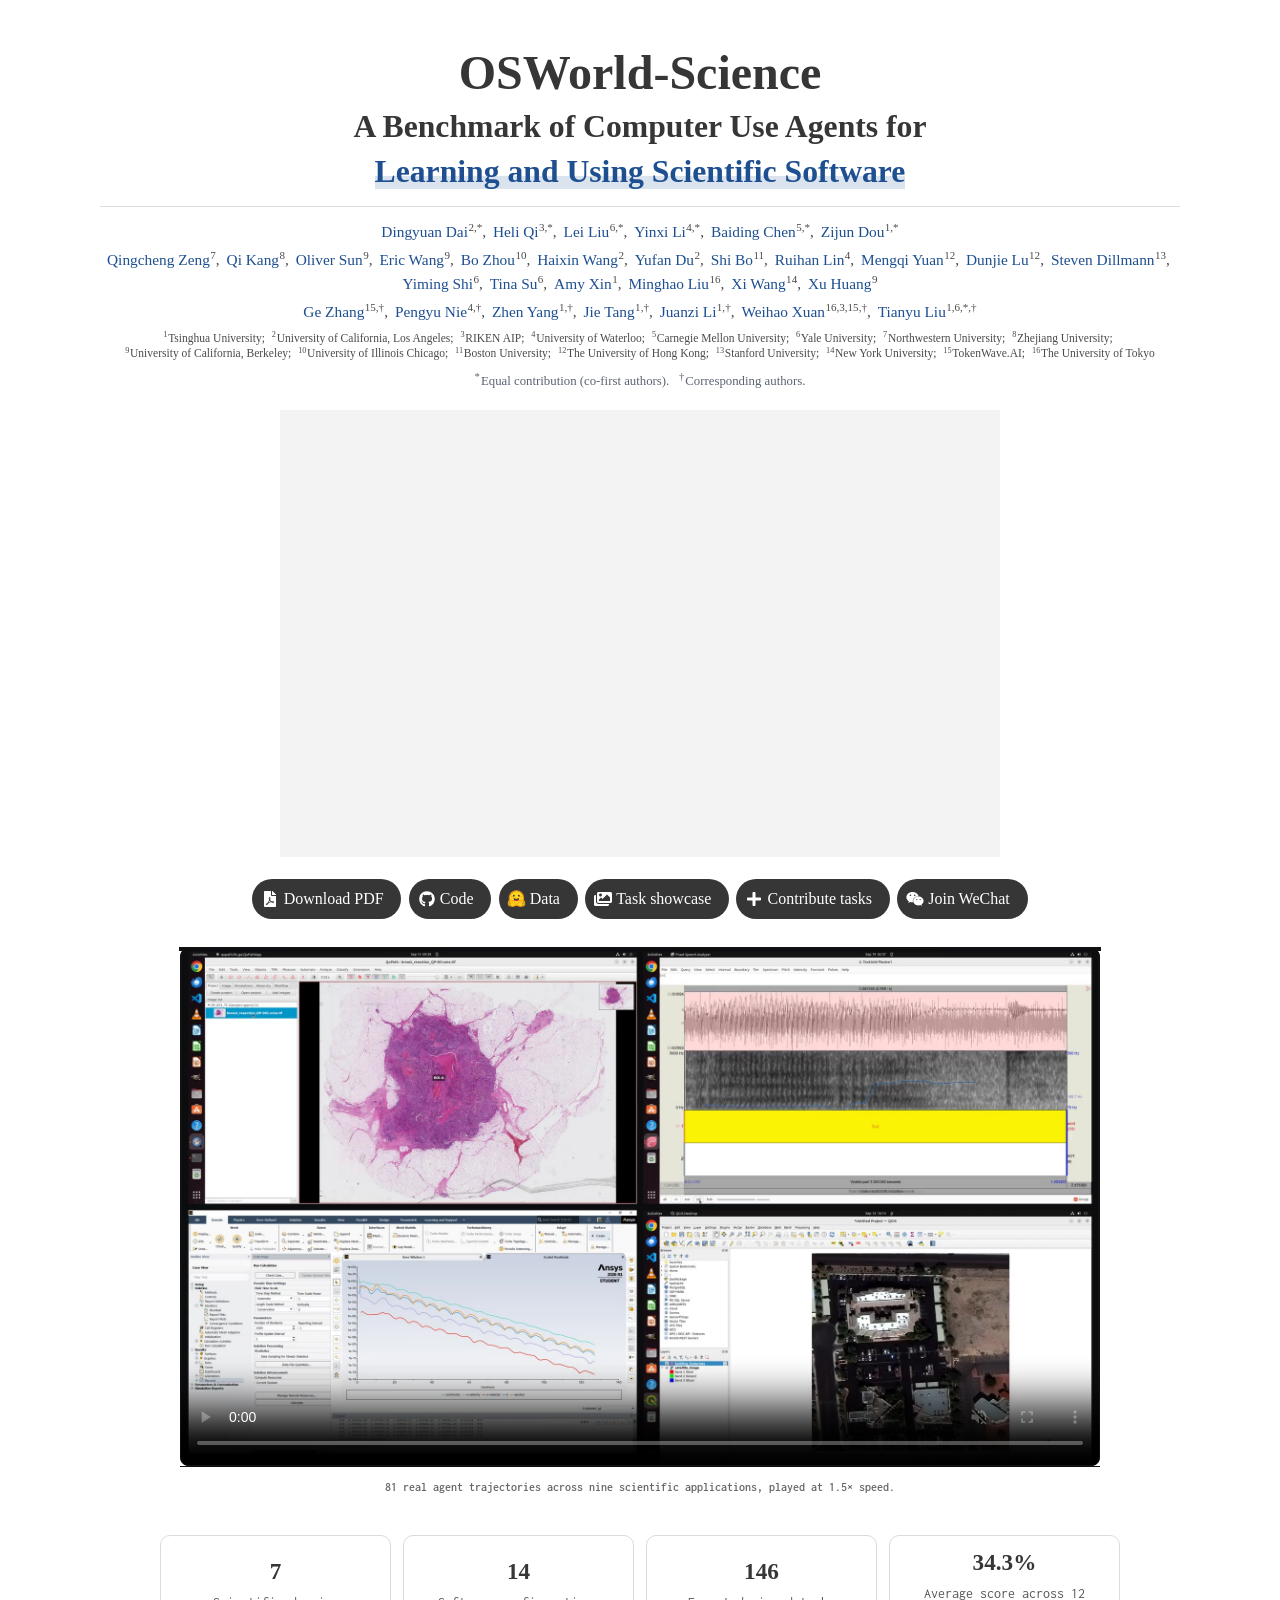
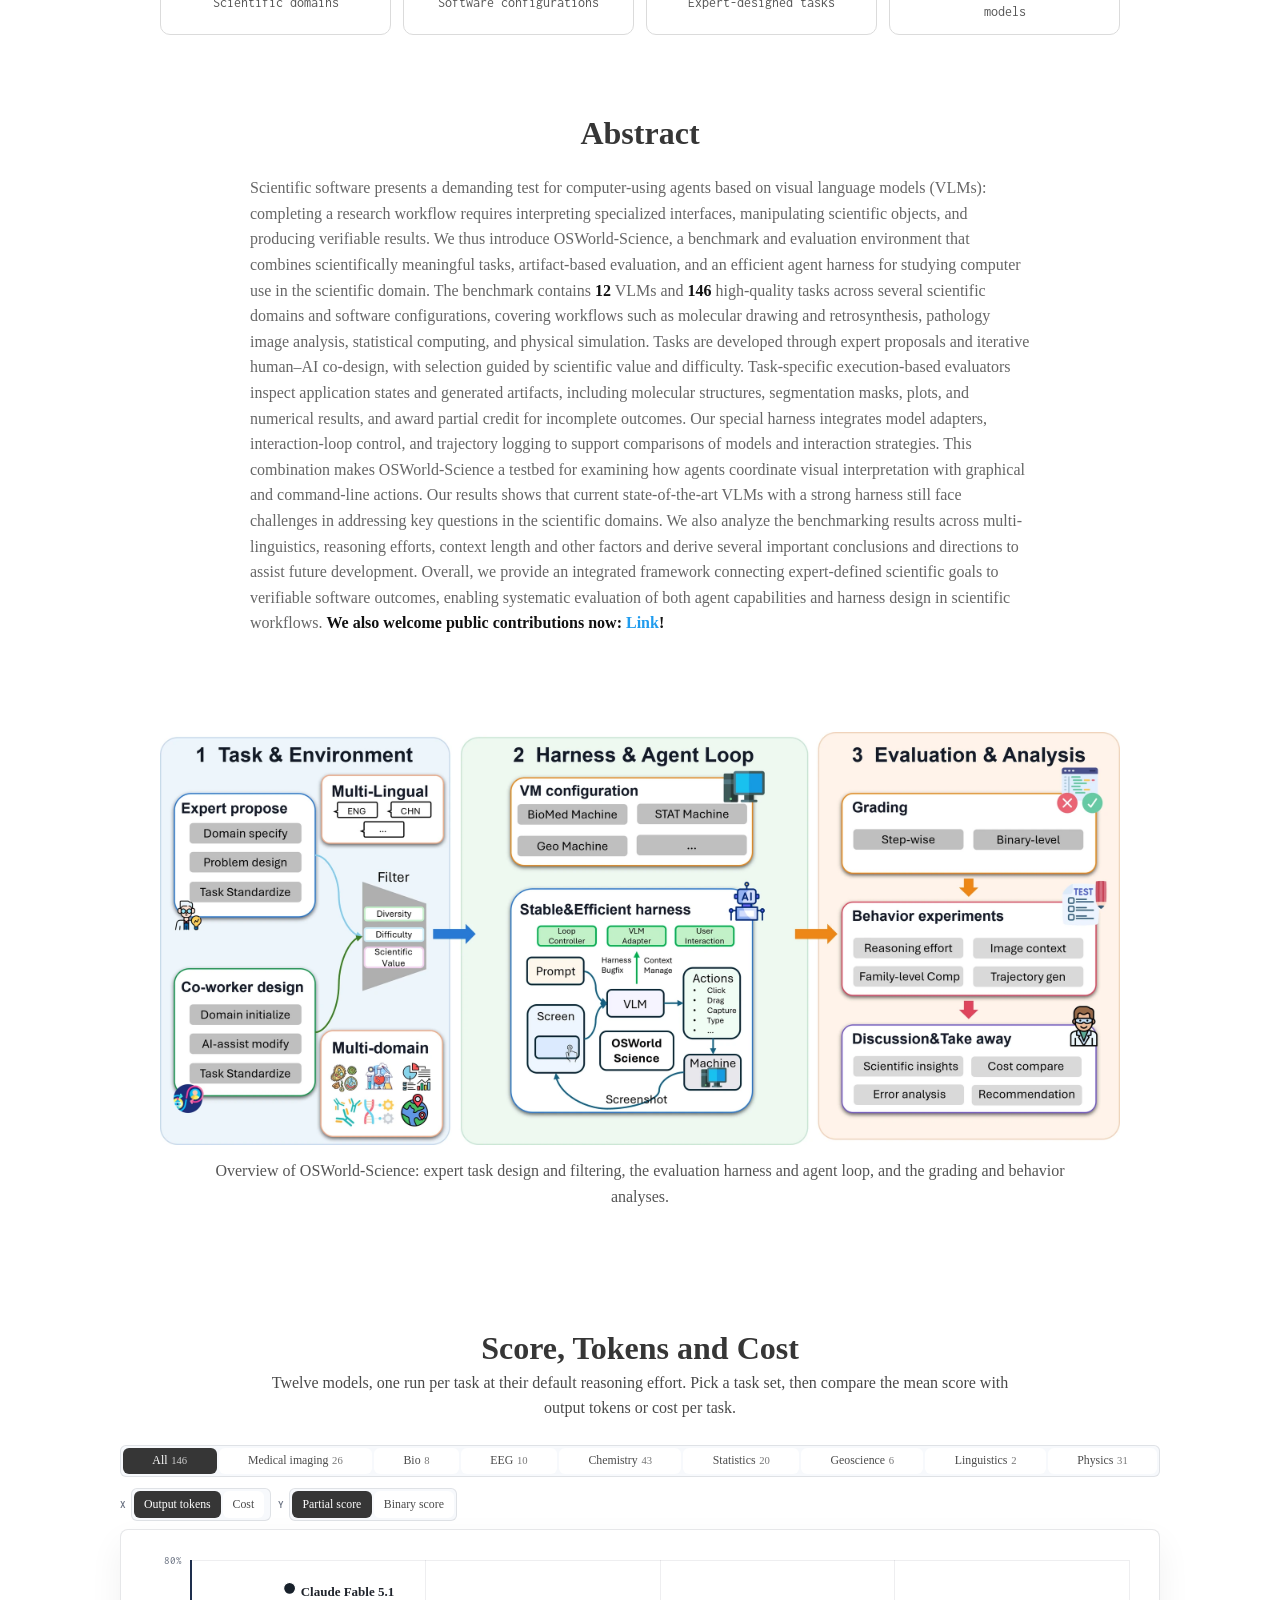
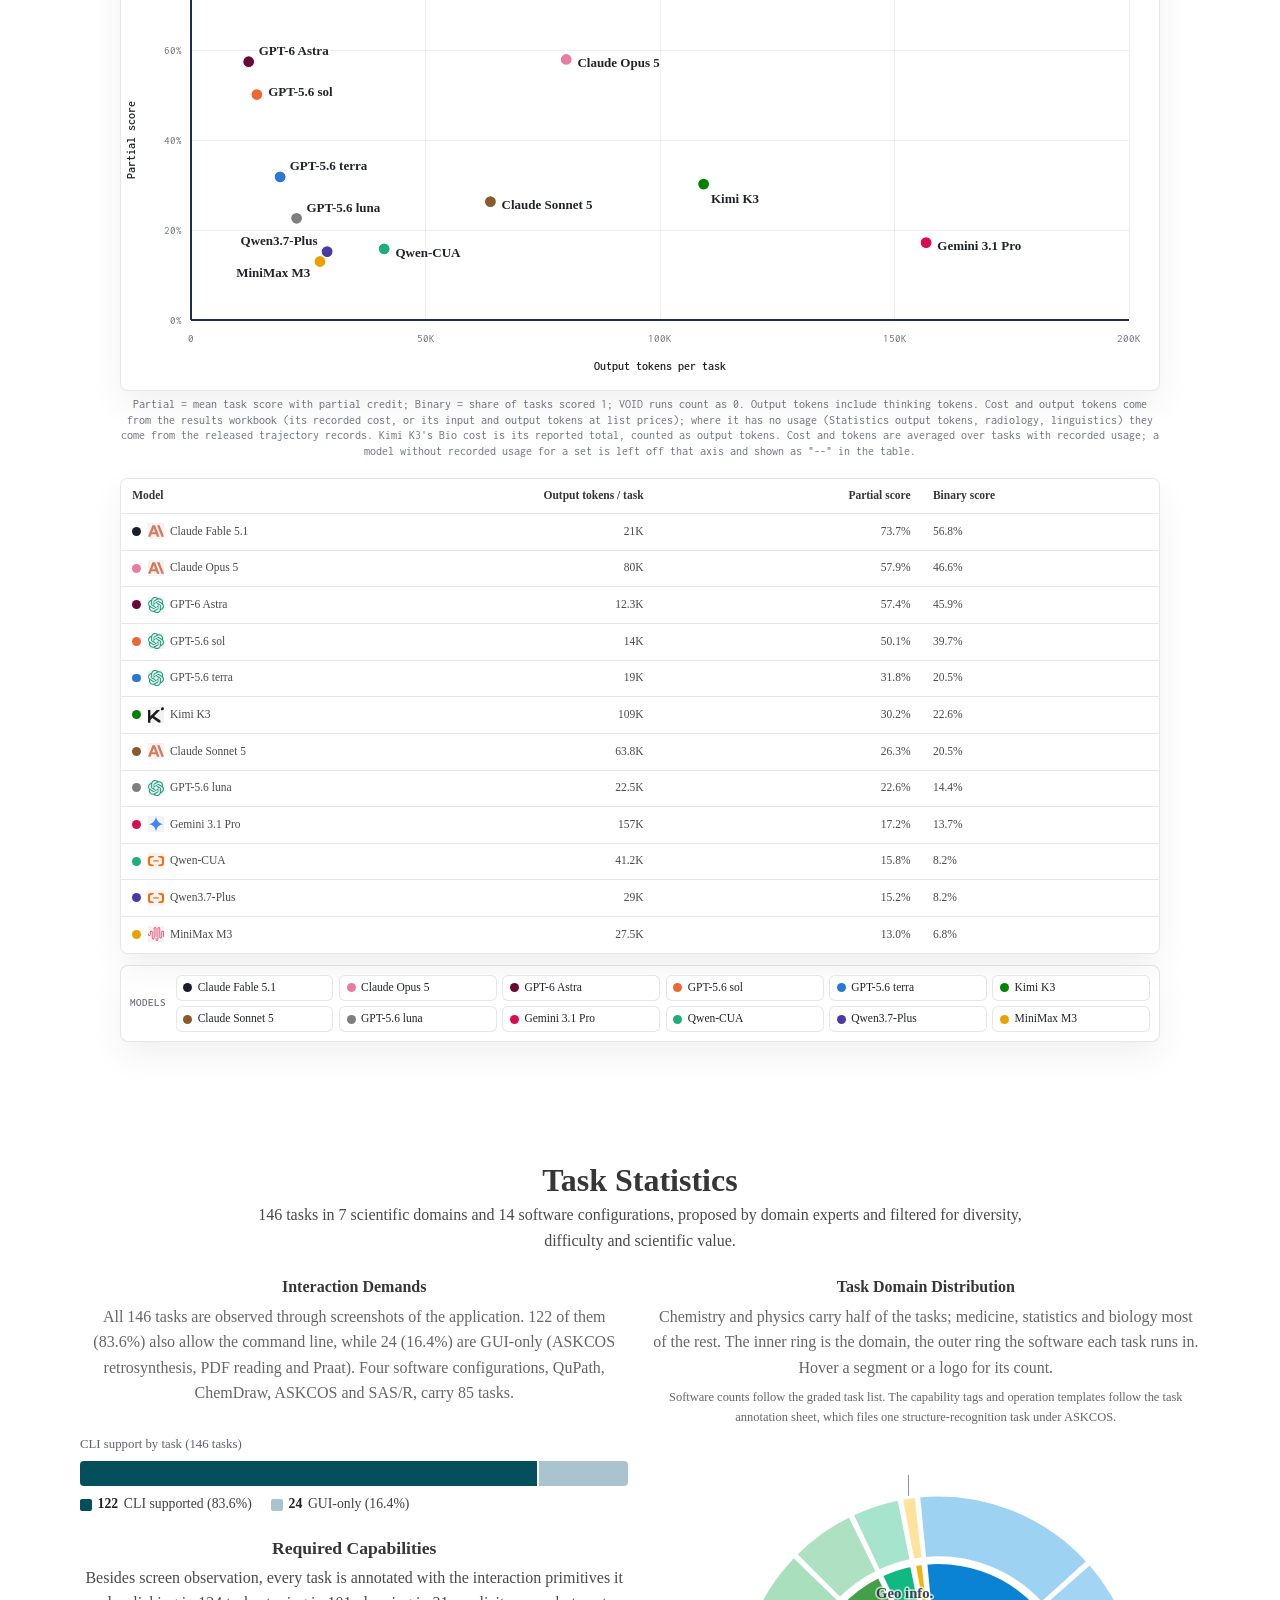
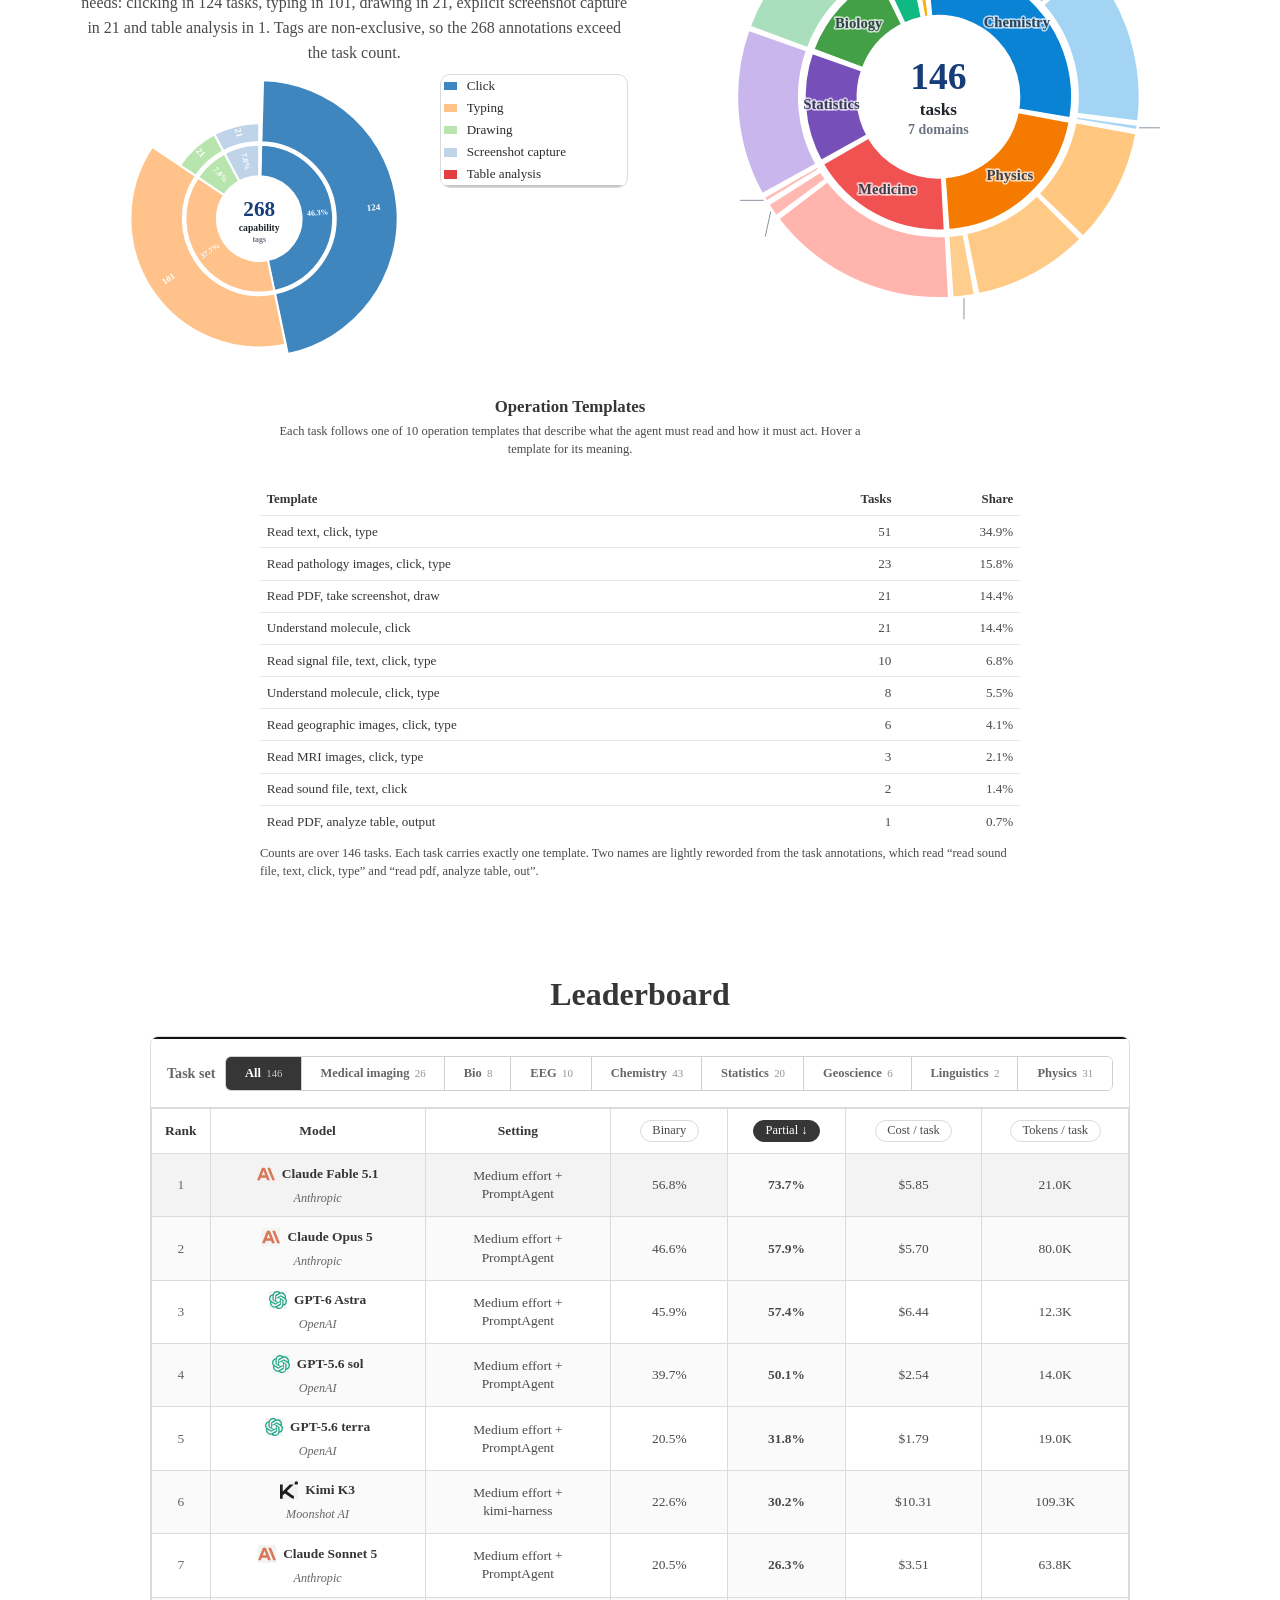
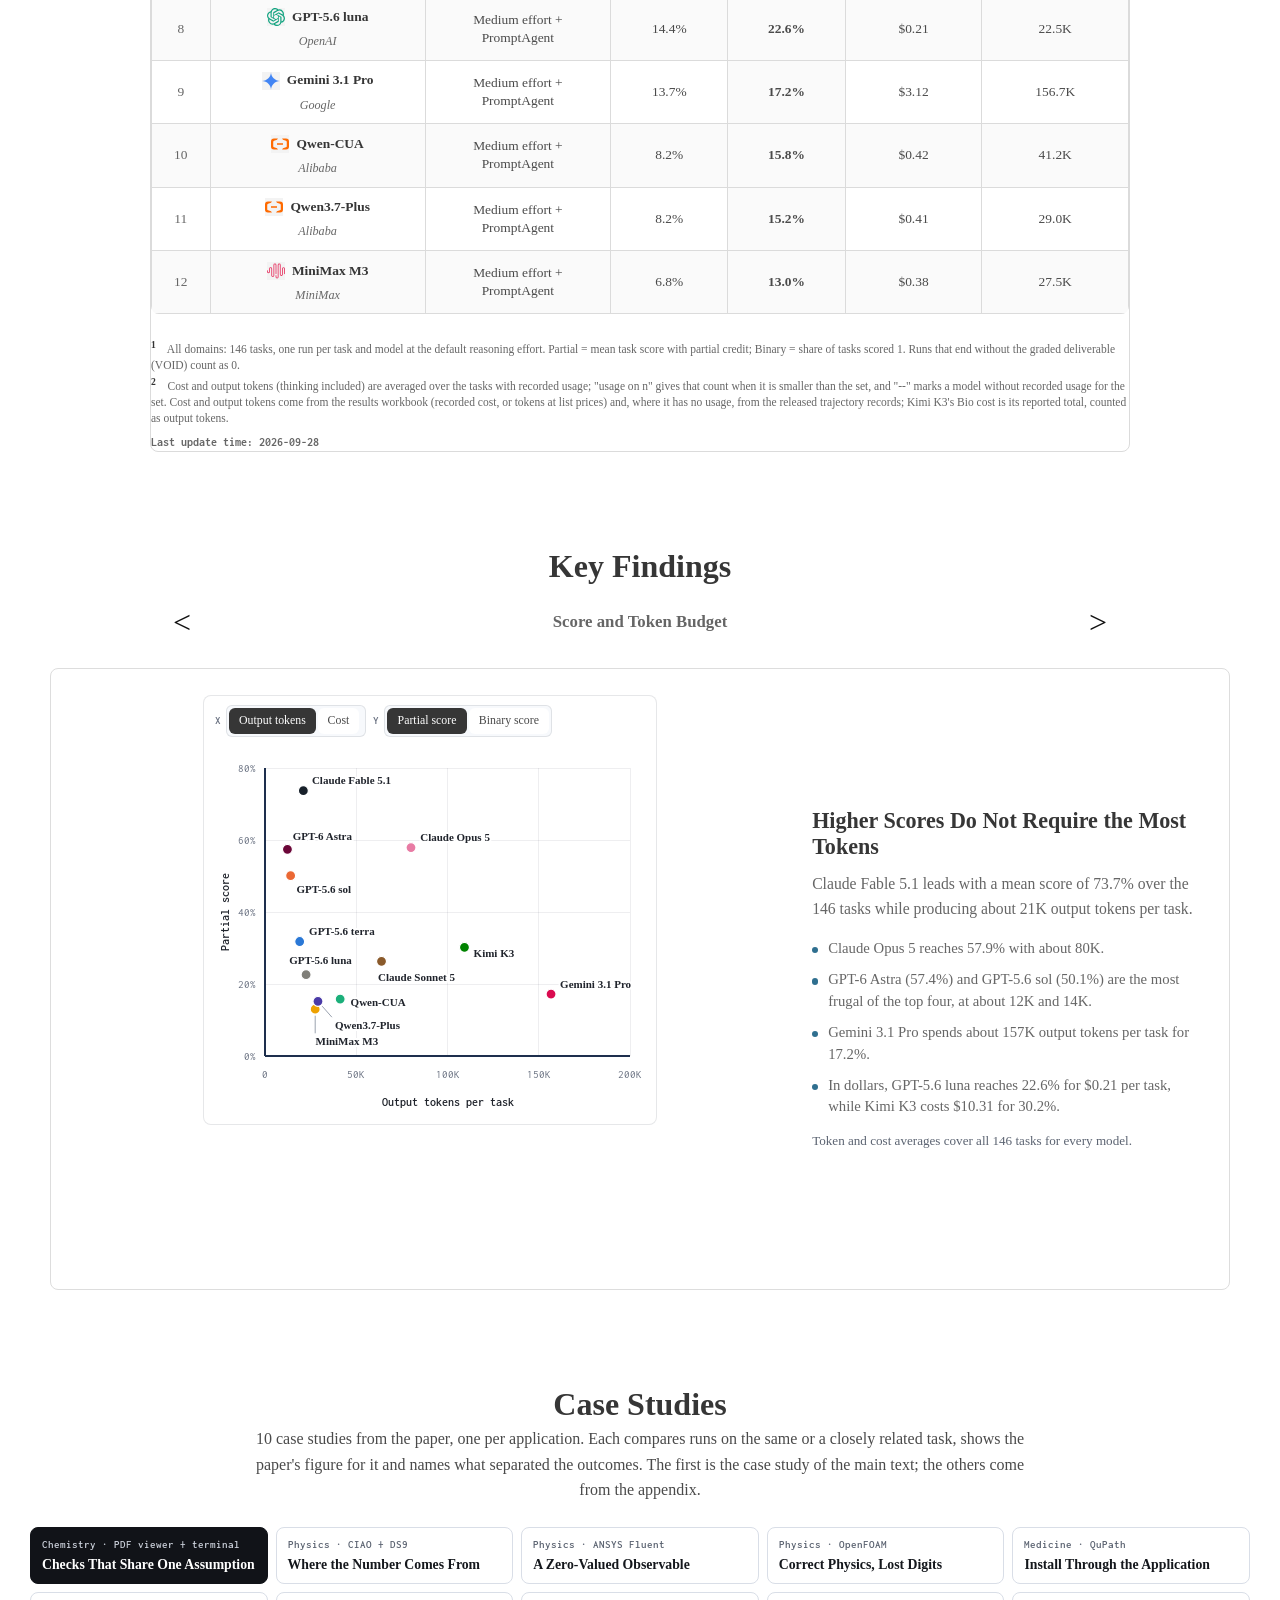
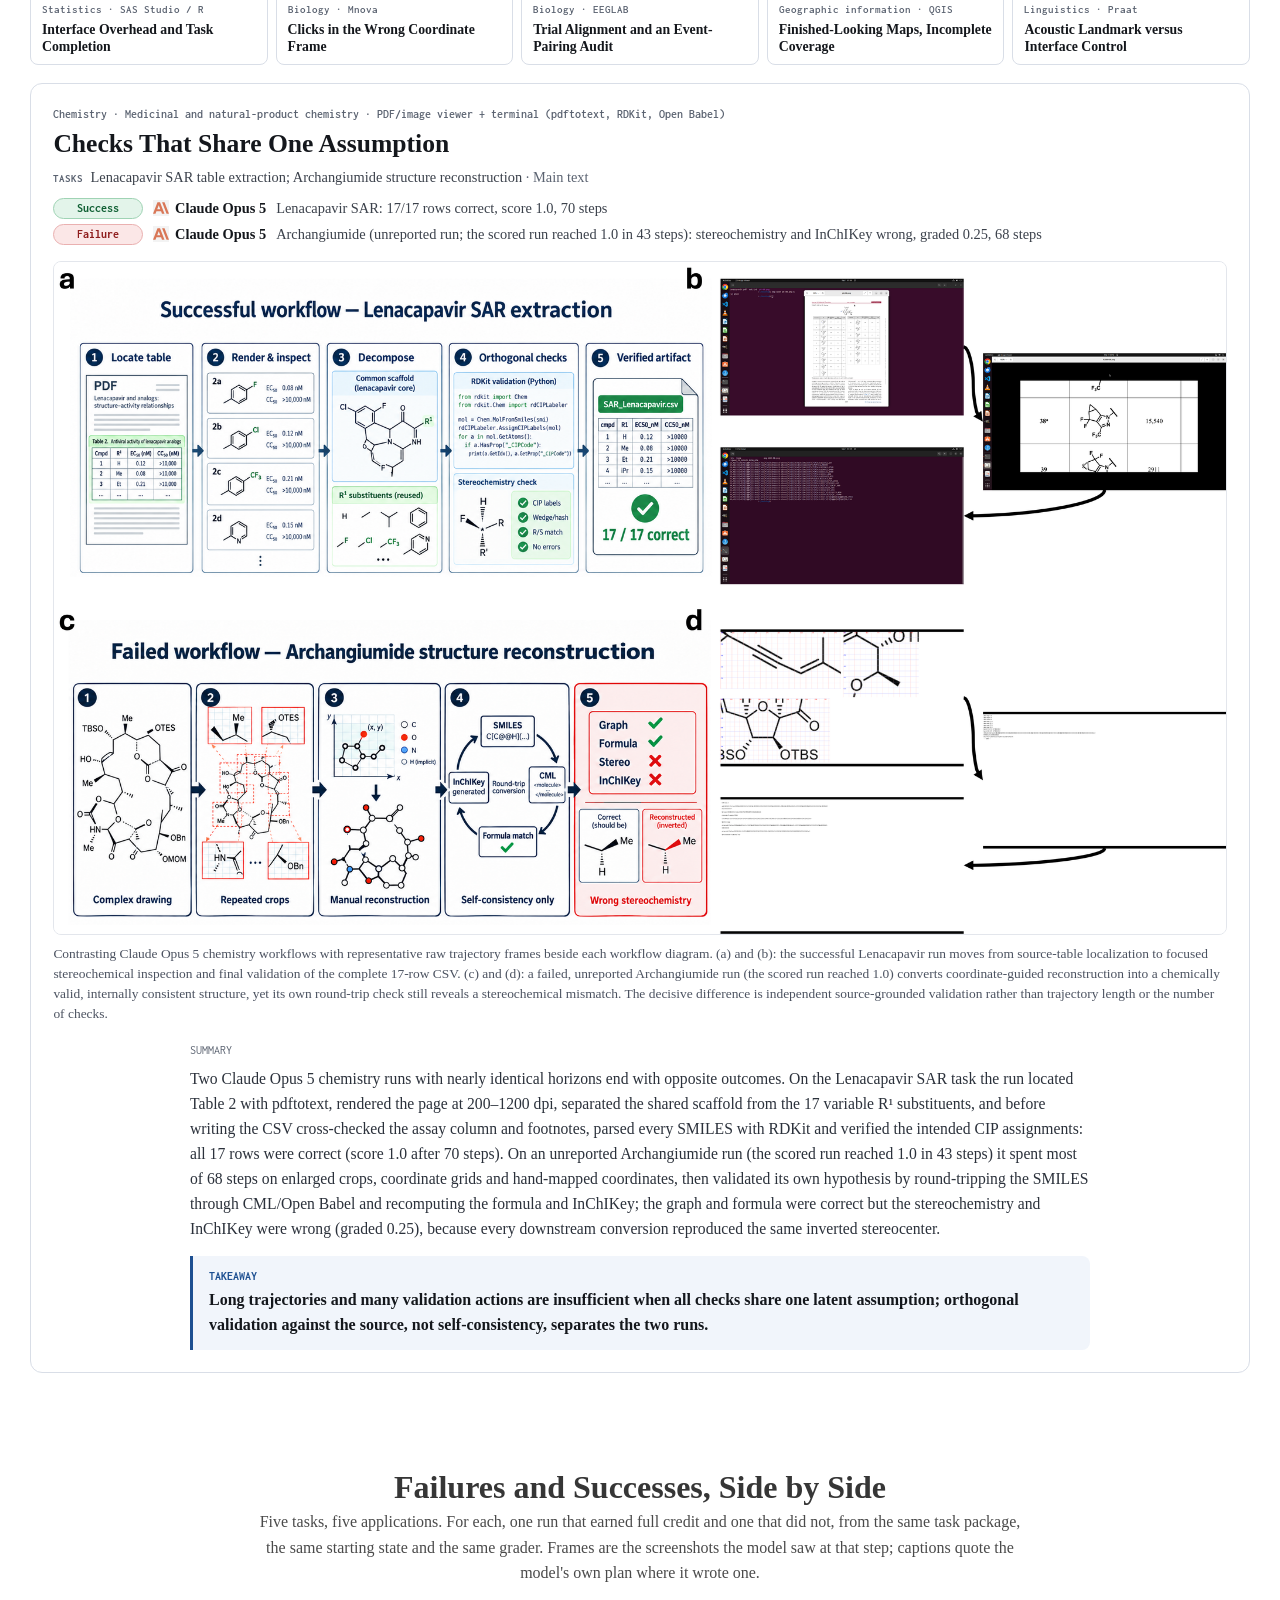
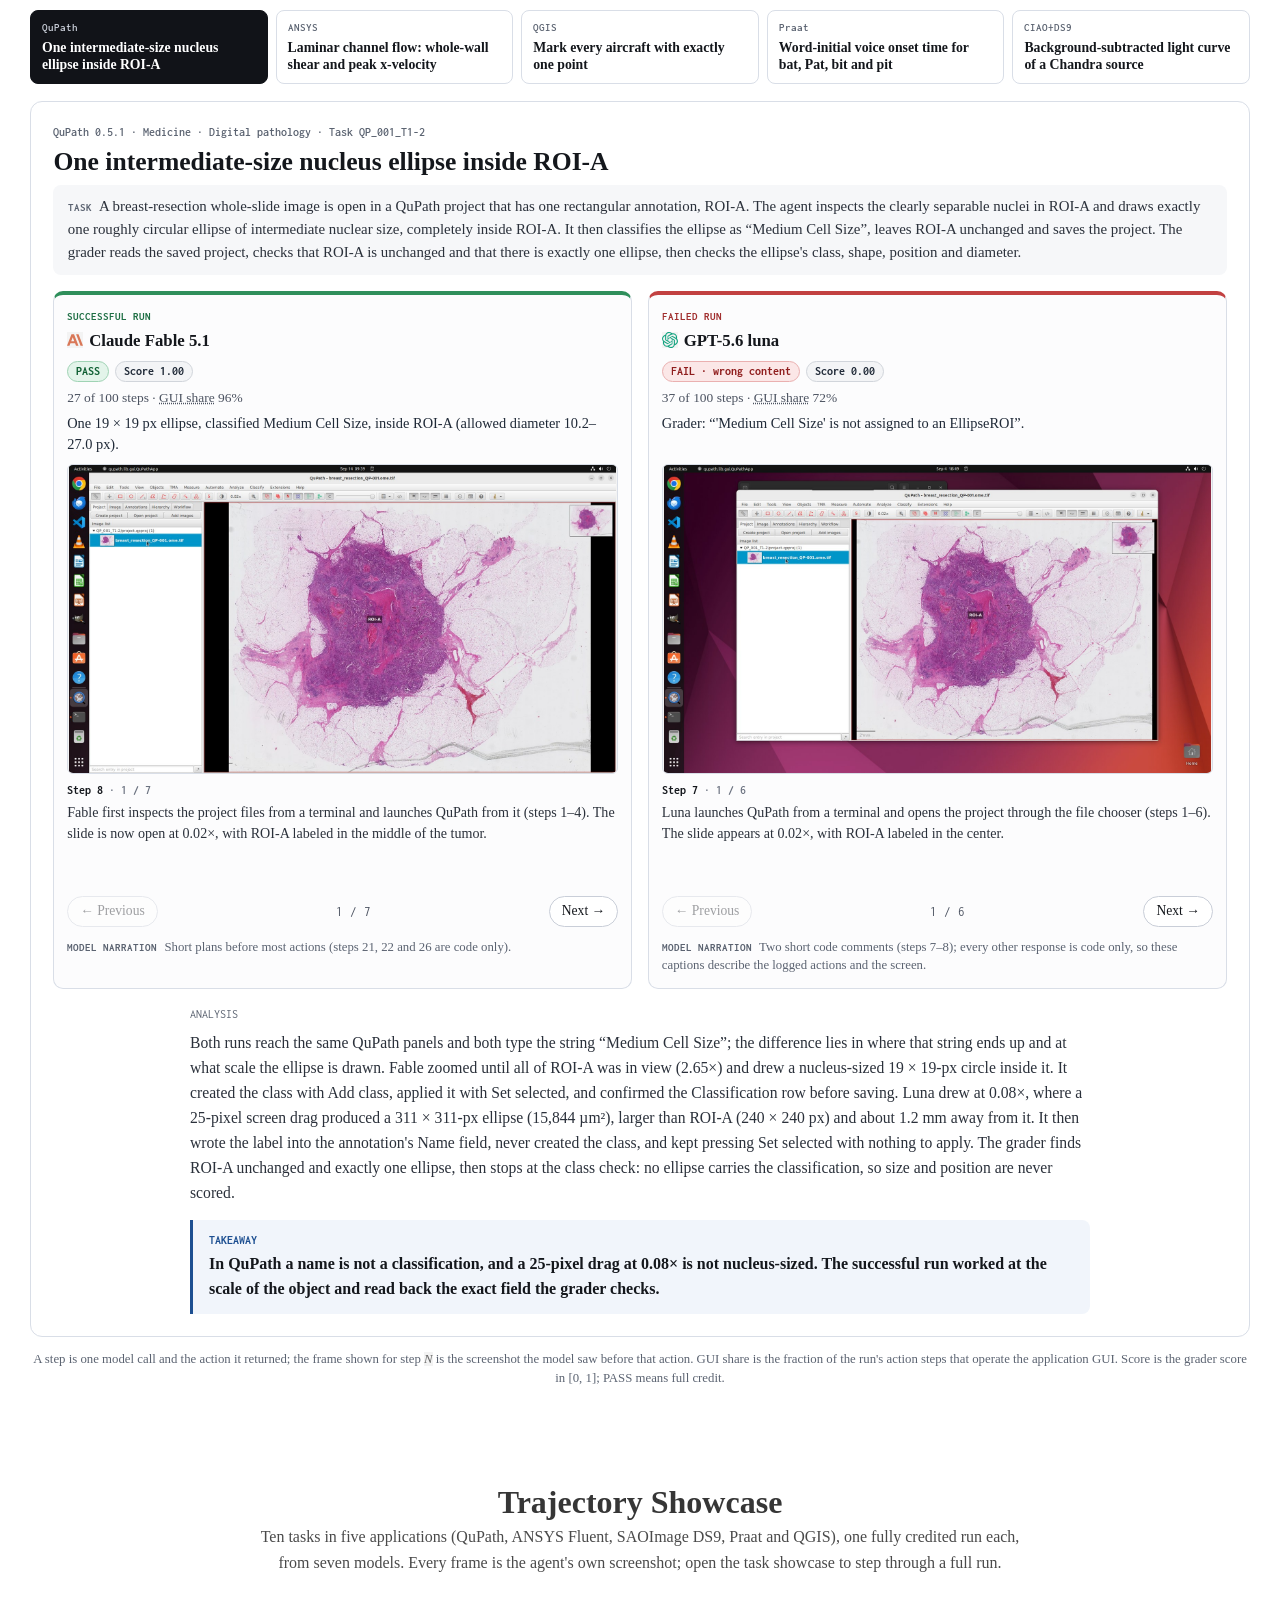
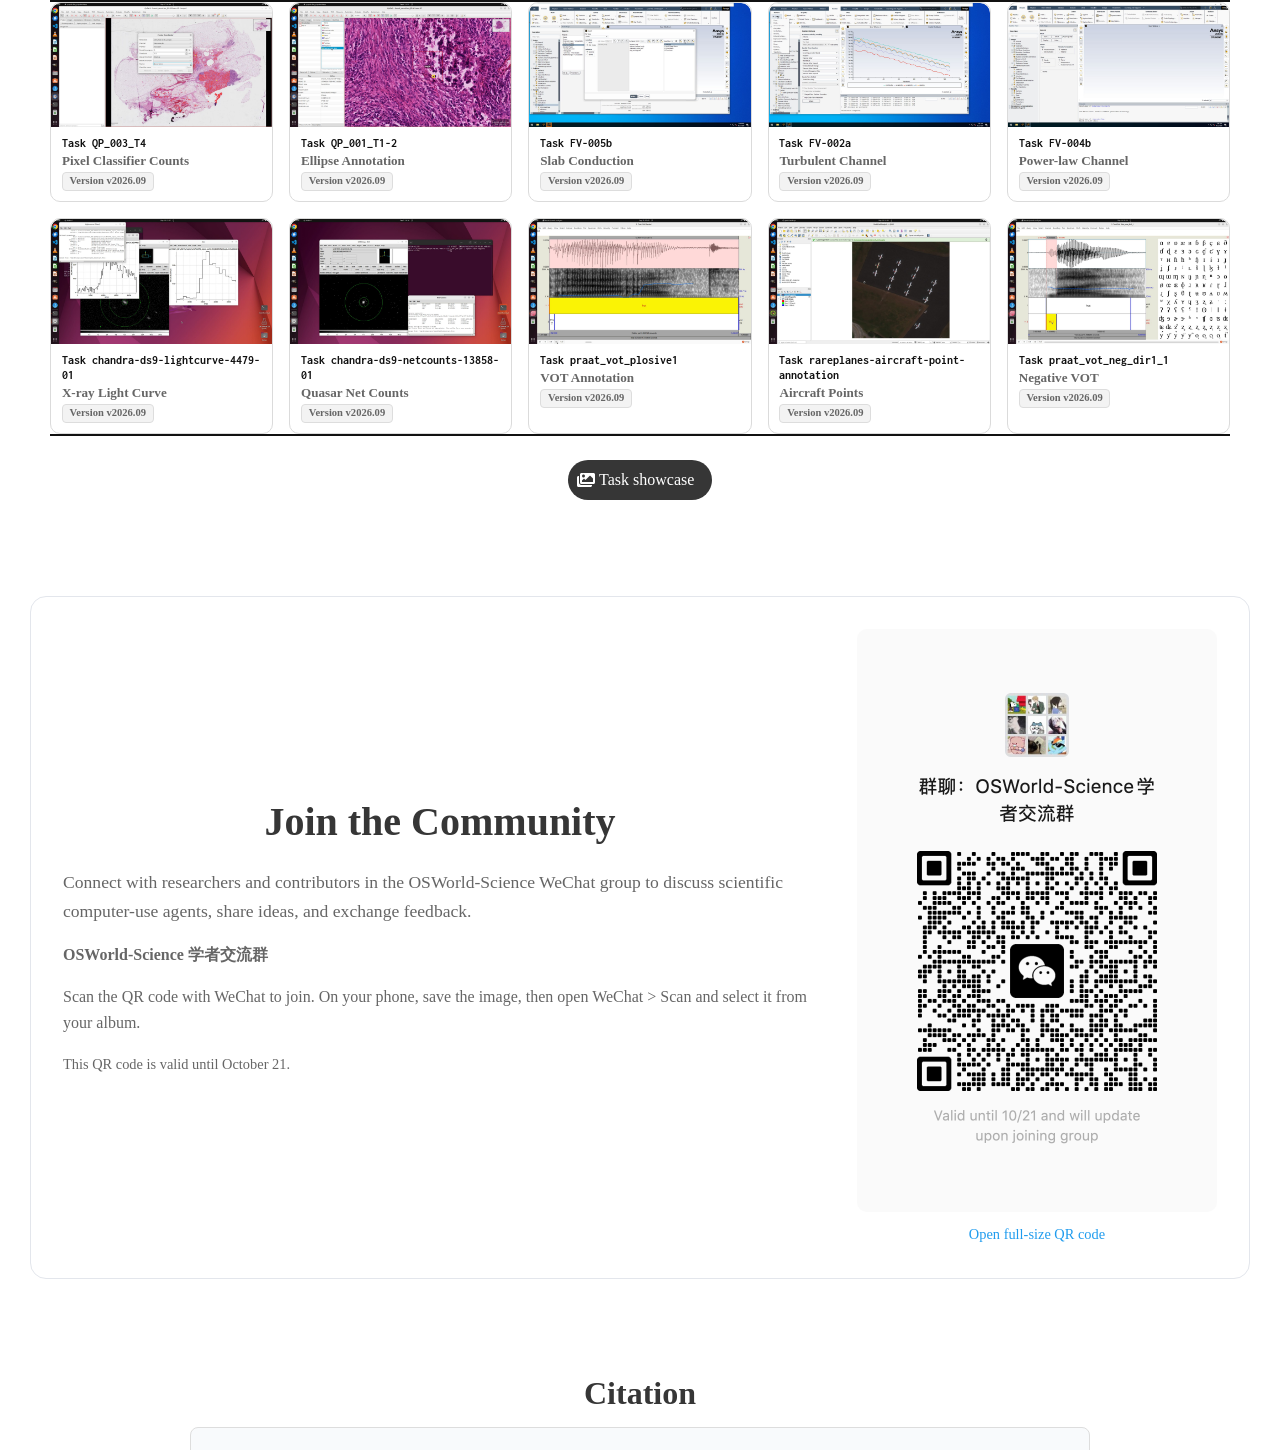
==== commit b2554722: "Add WeChat community QR code and homepage entry" ====
--- a/index.html
+++ b/index.html
@@ -130,7 +130,7 @@
 
               <div class="publication-links">
                 <span class="link-block">
-                  <a href="https://arxiv.org/pdf/2601.15876" class="external-link button is-normal is-rounded is-dark" target="_blank" rel="noopener">
+                  <a href="https://arxiv.org/pdf/2609.39903" class="external-link button is-normal is-rounded is-dark" target="_blank" rel="noopener">
                     <span class="icon"><i class="fas fa-file-pdf"></i></span>
                     <span>Download PDF</span>
                   </a>
@@ -159,6 +159,12 @@
                   <a href="https://docs.google.com/forms/d/e/1FAIpQLSeRYkEIXTsllKYqSP8nYVLpA9KYhPFvMFRxseyc4y_HWnadlg/viewform?usp=dialog" class="external-link button is-normal is-rounded is-dark" target="_blank" rel="noopener noreferrer">
                     <span class="icon"><i class="fas fa-plus"></i></span>
                     <span>Contribute tasks</span>
+                  </a>
+                </span>
+                <span class="link-block">
+                  <a href="#community" class="button is-normal is-rounded is-dark">
+                    <span class="icon"><i class="fab fa-weixin" aria-hidden="true"></i></span>
+                    <span>Join WeChat</span>
                   </a>
                 </span>
               </div>
@@ -1468,6 +1474,26 @@
     </section>
 
 
+    <section class="section" id="community" aria-labelledby="community-title">
+      <div class="container is-max-desktop">
+        <div class="osci-community-card">
+          <div class="osci-community-copy">
+            <h2 class="title is-2" id="community-title">Join the Community</h2>
+            <p class="osci-community-intro">Connect with researchers and contributors in the OSWorld-Science WeChat group to discuss scientific computer-use agents, share ideas, and exchange feedback.</p>
+            <p class="osci-community-name" lang="zh-CN">OSWorld-Science 学者交流群</p>
+            <p>Scan the QR code with WeChat to join. On your phone, save the image, then open WeChat &gt; Scan and select it from your album.</p>
+            <p class="osci-community-validity">This QR code is valid until October 21.</p>
+          </div>
+          <figure class="osci-community-qr">
+            <a href="static/images/osci/wechat-group-qr.png" target="_blank" rel="noopener" aria-label="Open the full-size WeChat group QR code">
+              <img src="static/images/osci/wechat-group-qr.png" width="720" height="1166" loading="lazy" decoding="async" alt="WeChat QR code for the OSWorld-Science scholars discussion group, valid until October 21">
+            </a>
+            <figcaption><a href="static/images/osci/wechat-group-qr.png" target="_blank" rel="noopener">Open full-size QR code</a></figcaption>
+          </figure>
+        </div>
+      </div>
+    </section>
+
     <section class="section alt-section reference-section" id="citation">
       <div class="container is-max-desktop">
         <div class="columns is-centered has-text-centered section-heading visual-heading">
--- a/static/css/osci.css
+++ b/static/css/osci.css
@@ -1,4 +1,21 @@
 /* OSWorld-Science overrides on top of the base template stylesheets. Only what our content needs. */
+/* WeChat community: keep the supplied QR image intact and readable on every screen. */
+#community { scroll-margin-top: 24px; }
+.osci-community-card { display: grid; grid-template-columns: minmax(0, 1fr) minmax(0, 360px); align-items: center; gap: 40px; padding: 32px; border: 1px solid #e3e6ec; border-radius: 16px; background: #fff; }
+.osci-community-copy { min-width: 0; }
+.osci-community-copy p { margin-top: 1rem; line-height: 1.65; }
+.osci-community-intro { font-size: 1.1rem; }
+.osci-community-name { font-weight: 600; }
+.osci-community-validity { color: #5b6371; font-size: 0.9rem; }
+.osci-community-qr { margin: 0; text-align: center; }
+.osci-community-qr img { display: block; width: 100%; height: auto; border-radius: 10px; }
+.osci-community-qr figcaption { margin-top: 12px; font-size: 0.9rem; }
+.osci-community-qr a:focus-visible { outline: 3px solid #163d7a; outline-offset: 4px; }
+@media (max-width: 720px) {
+  .osci-community-card { grid-template-columns: minmax(0, 1fr); gap: 24px; padding: 20px; }
+  .osci-community-qr { width: 100%; max-width: 360px; justify-self: center; }
+}
+
 .hero-metrics.hero-metrics-four { grid-template-columns: repeat(4, minmax(0, 1fr)); }
 @media (max-width: 720px) { .hero-metrics.hero-metrics-four { grid-template-columns: repeat(2, minmax(0, 1fr)); } }
 .hero-video-caption { font-size: 0.82rem; color: #5b6371; margin-top: 0.5rem; text-align: center; }
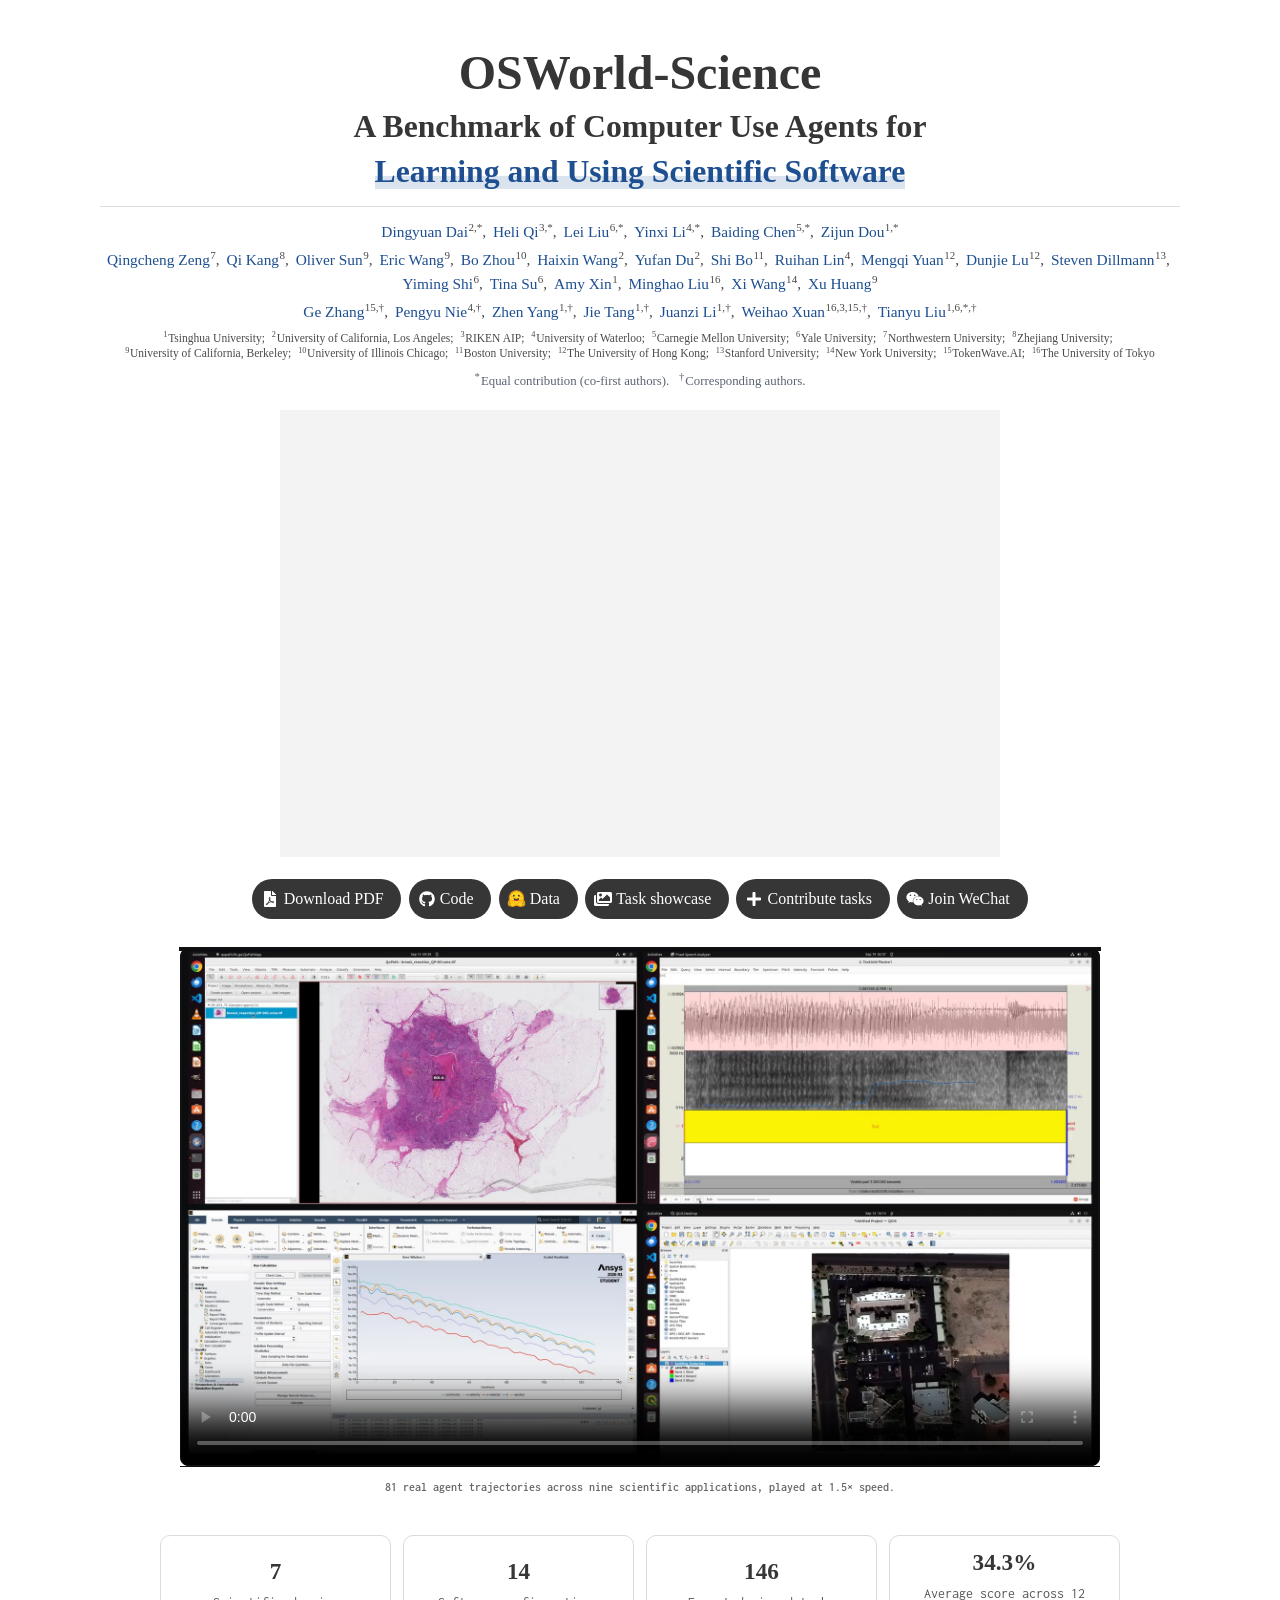
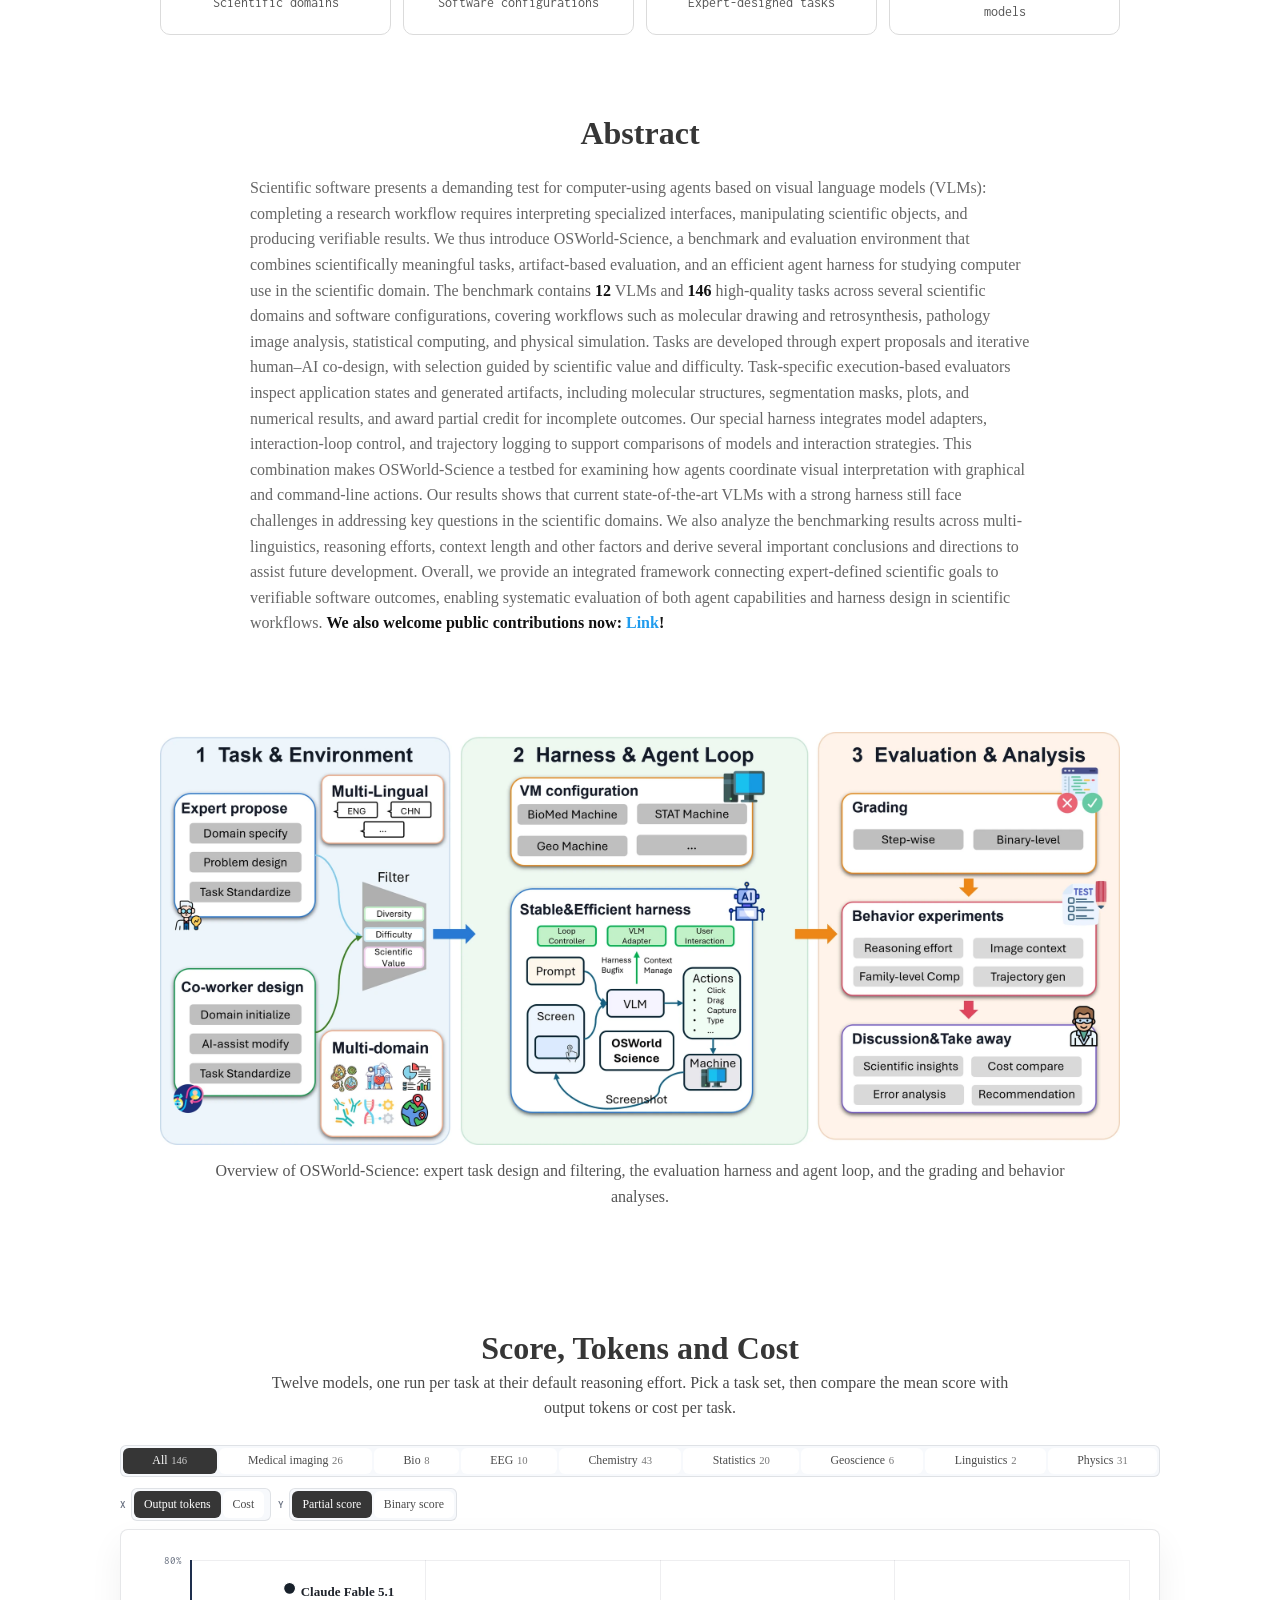
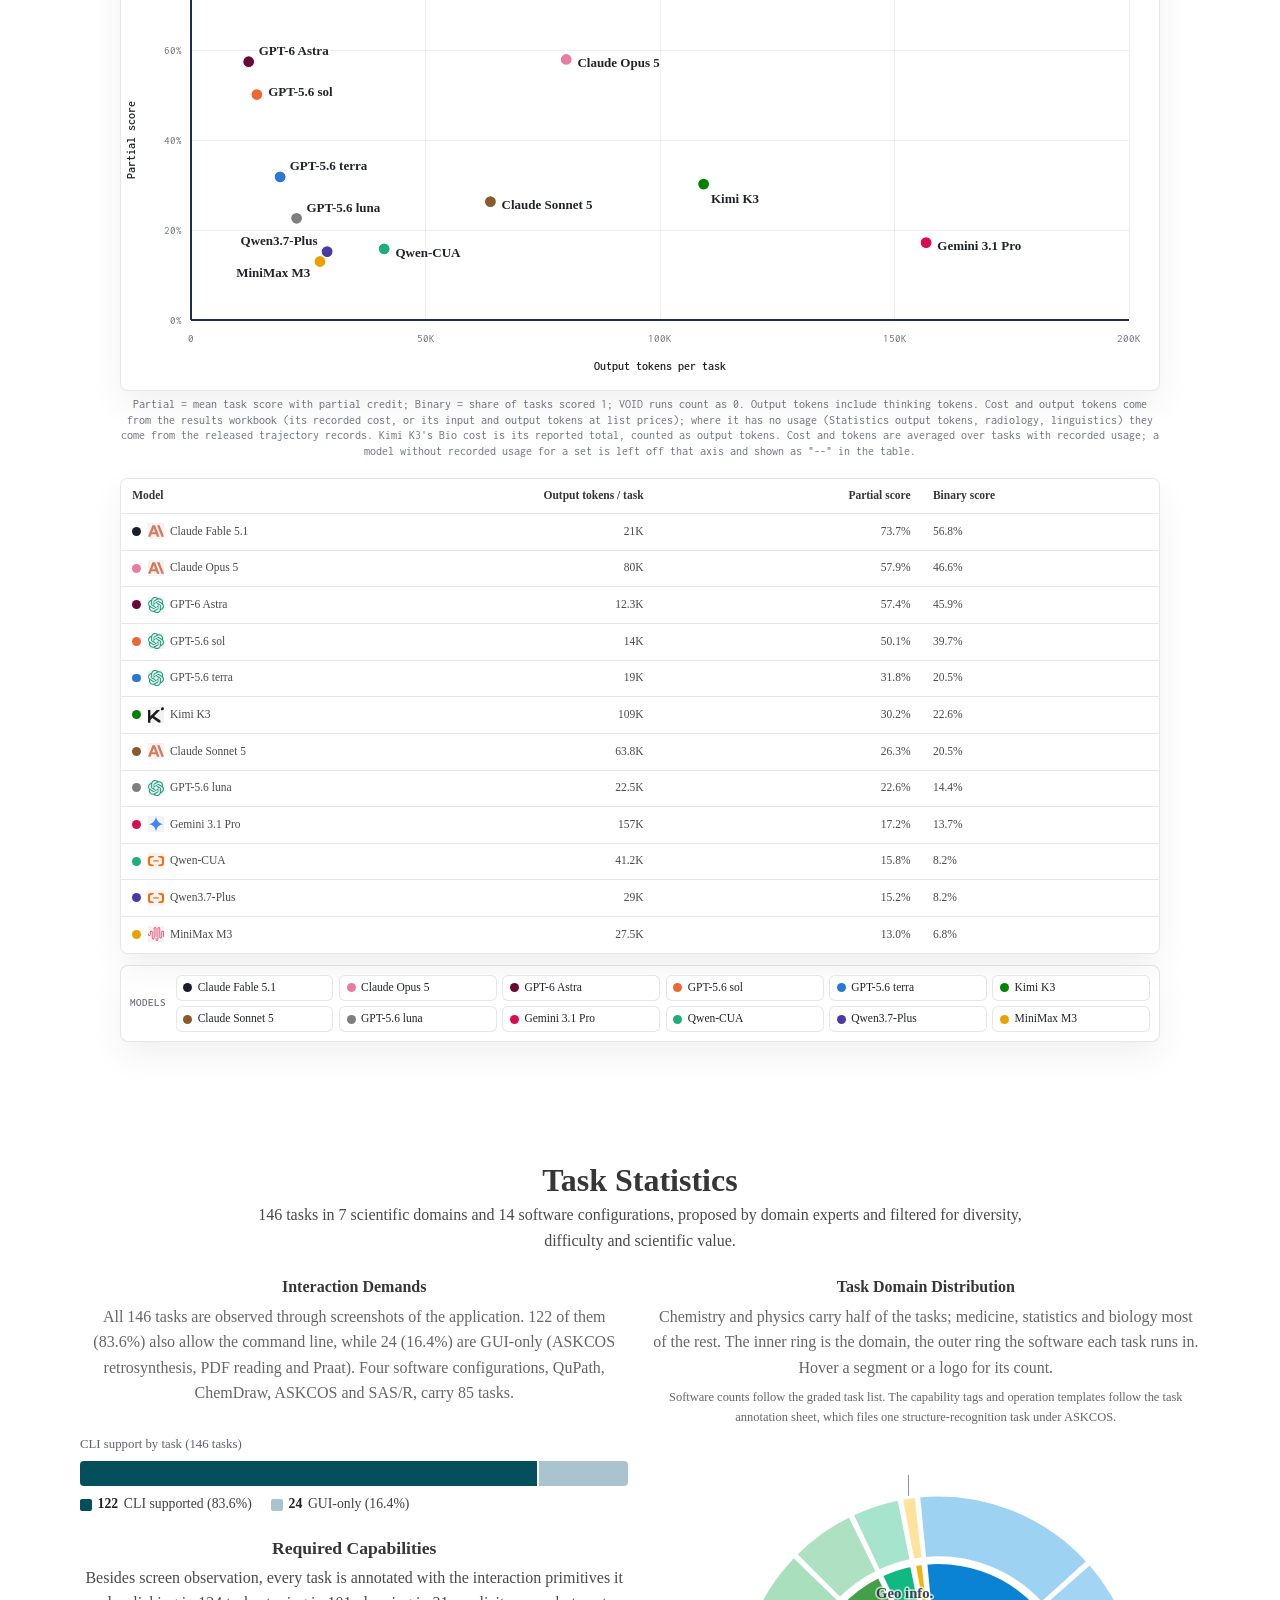
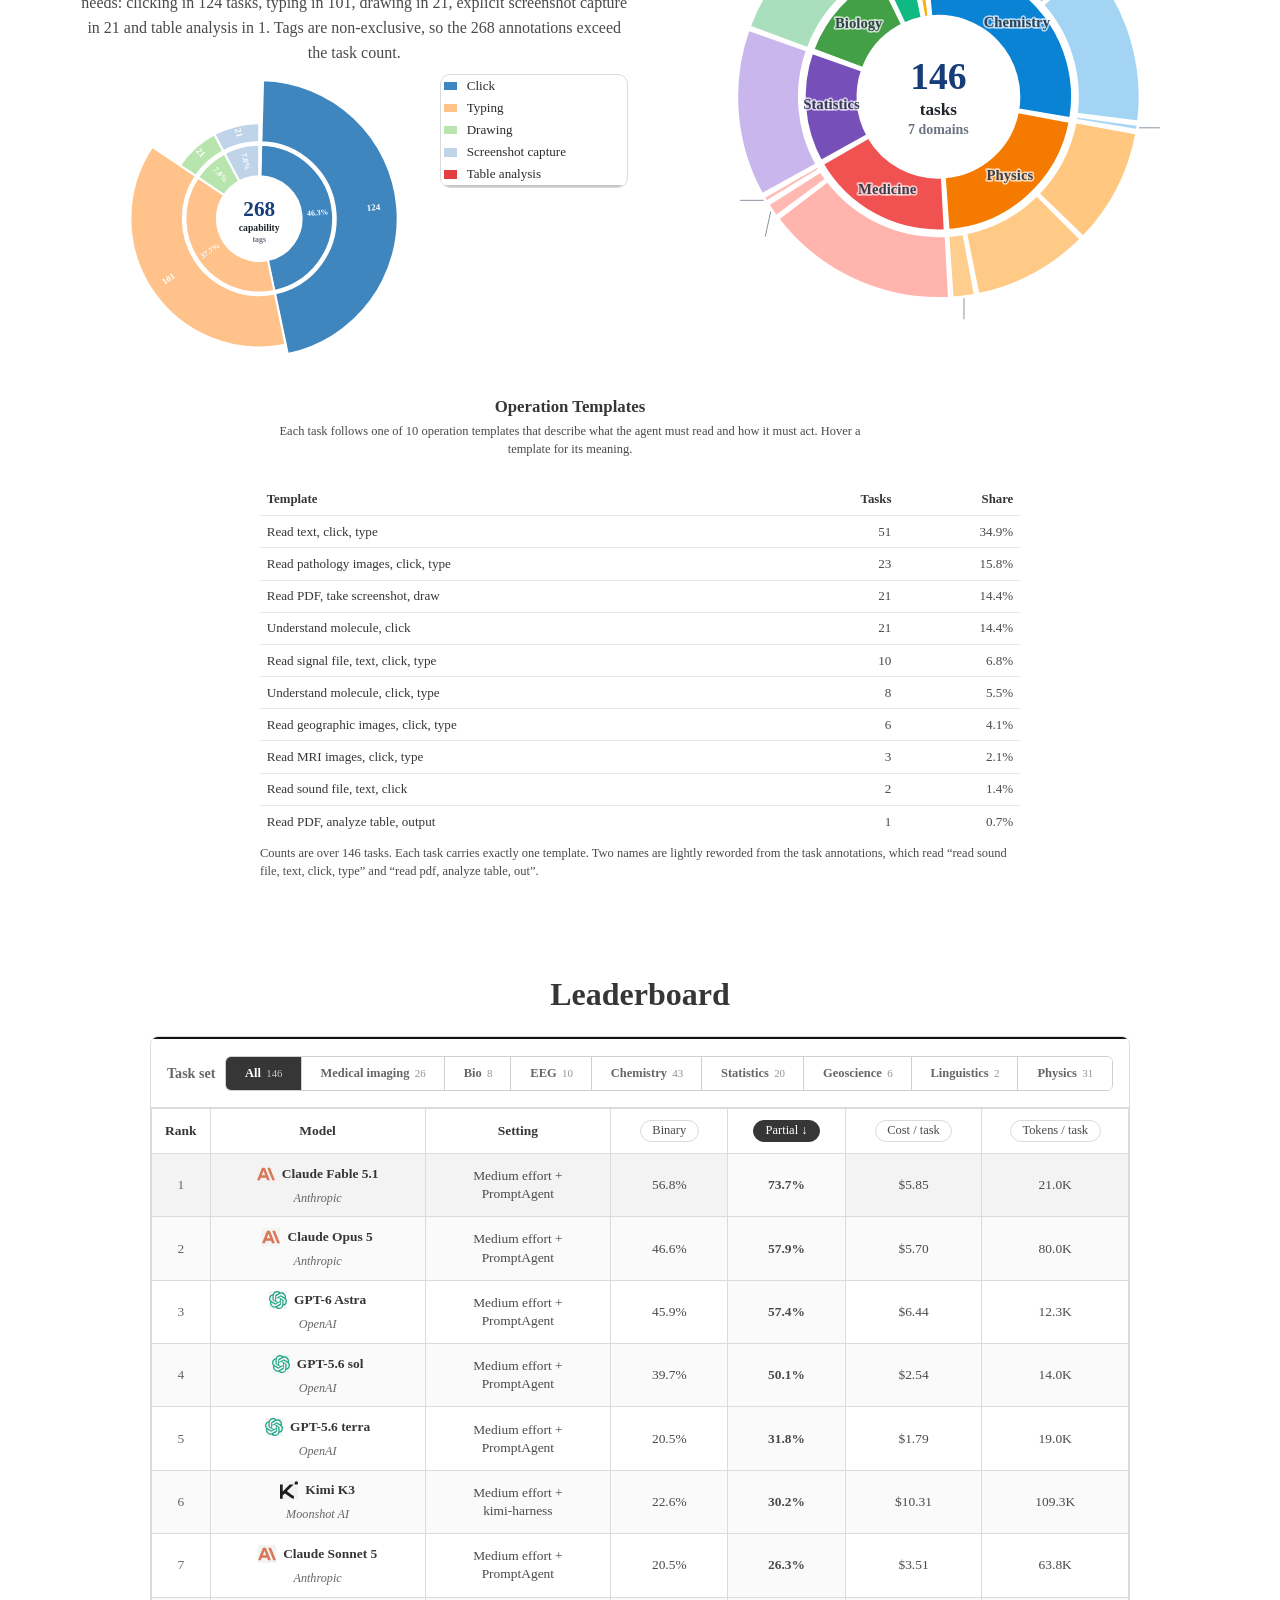
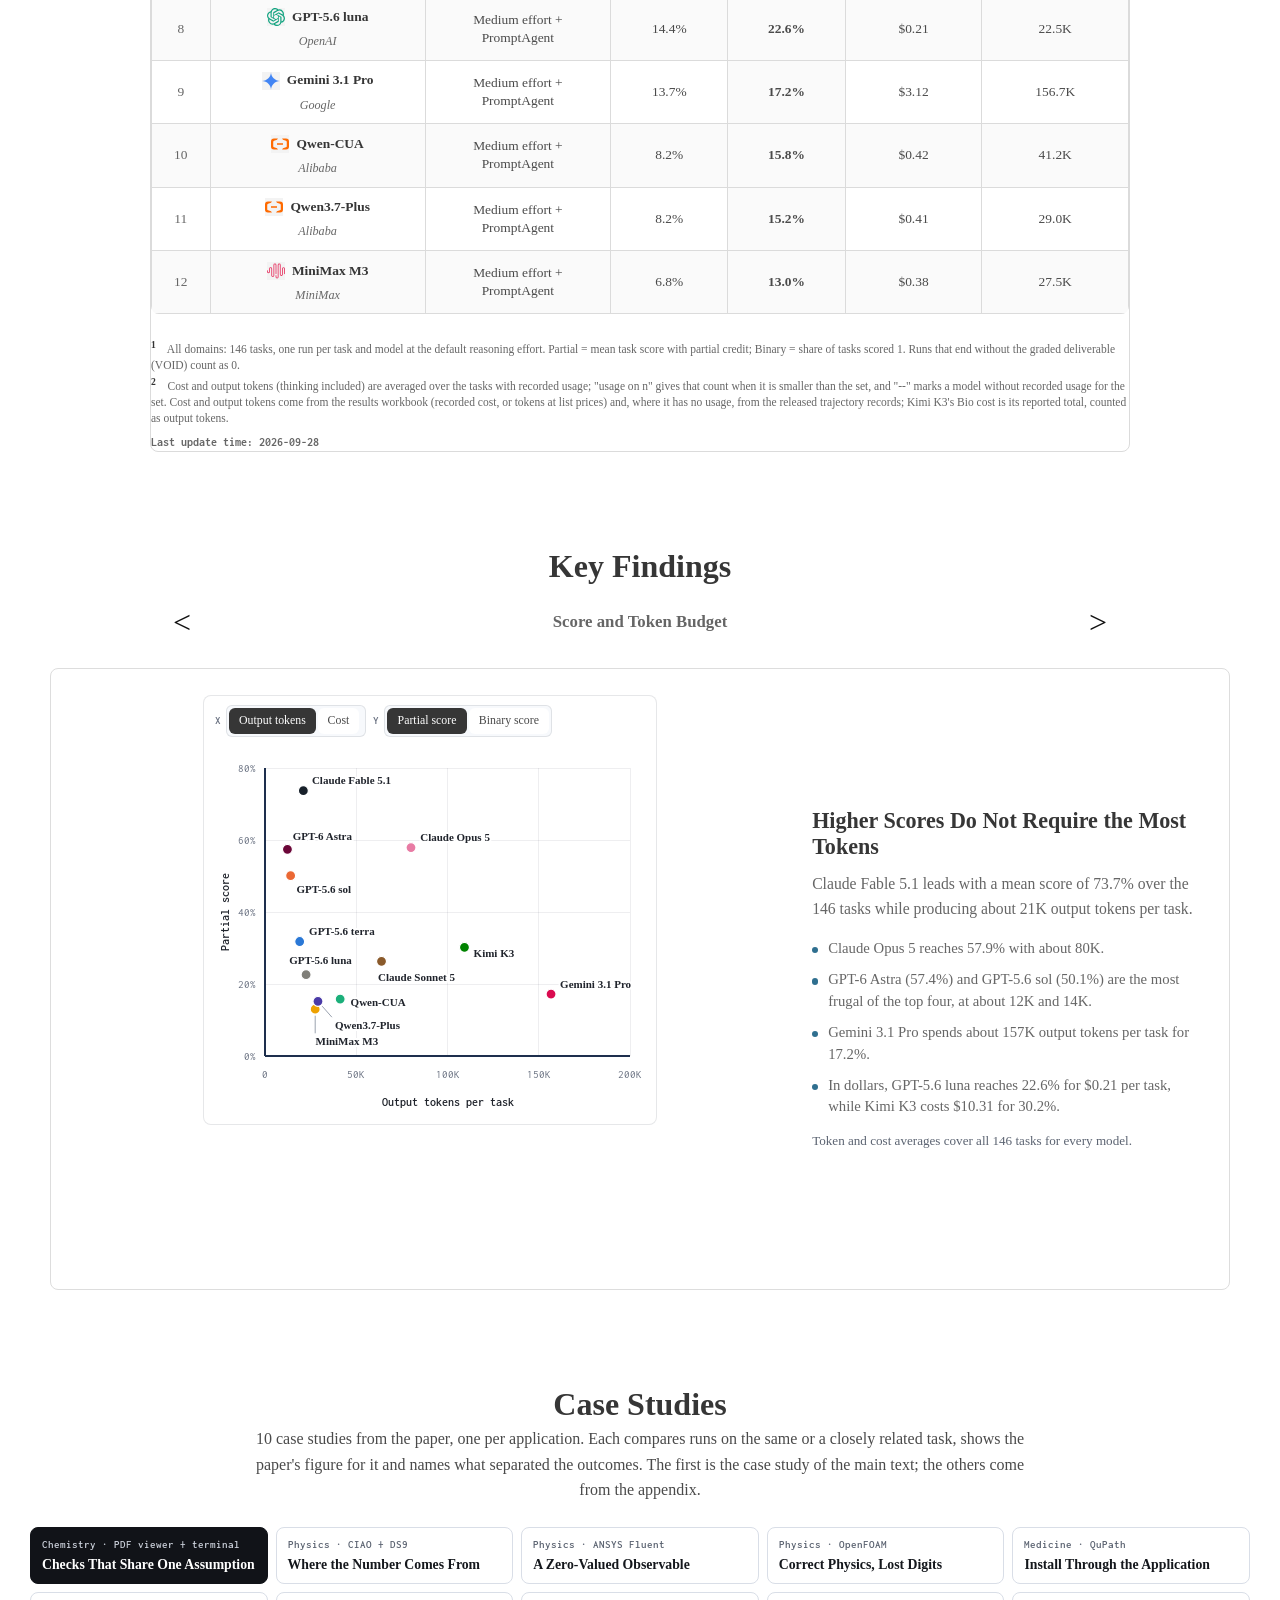
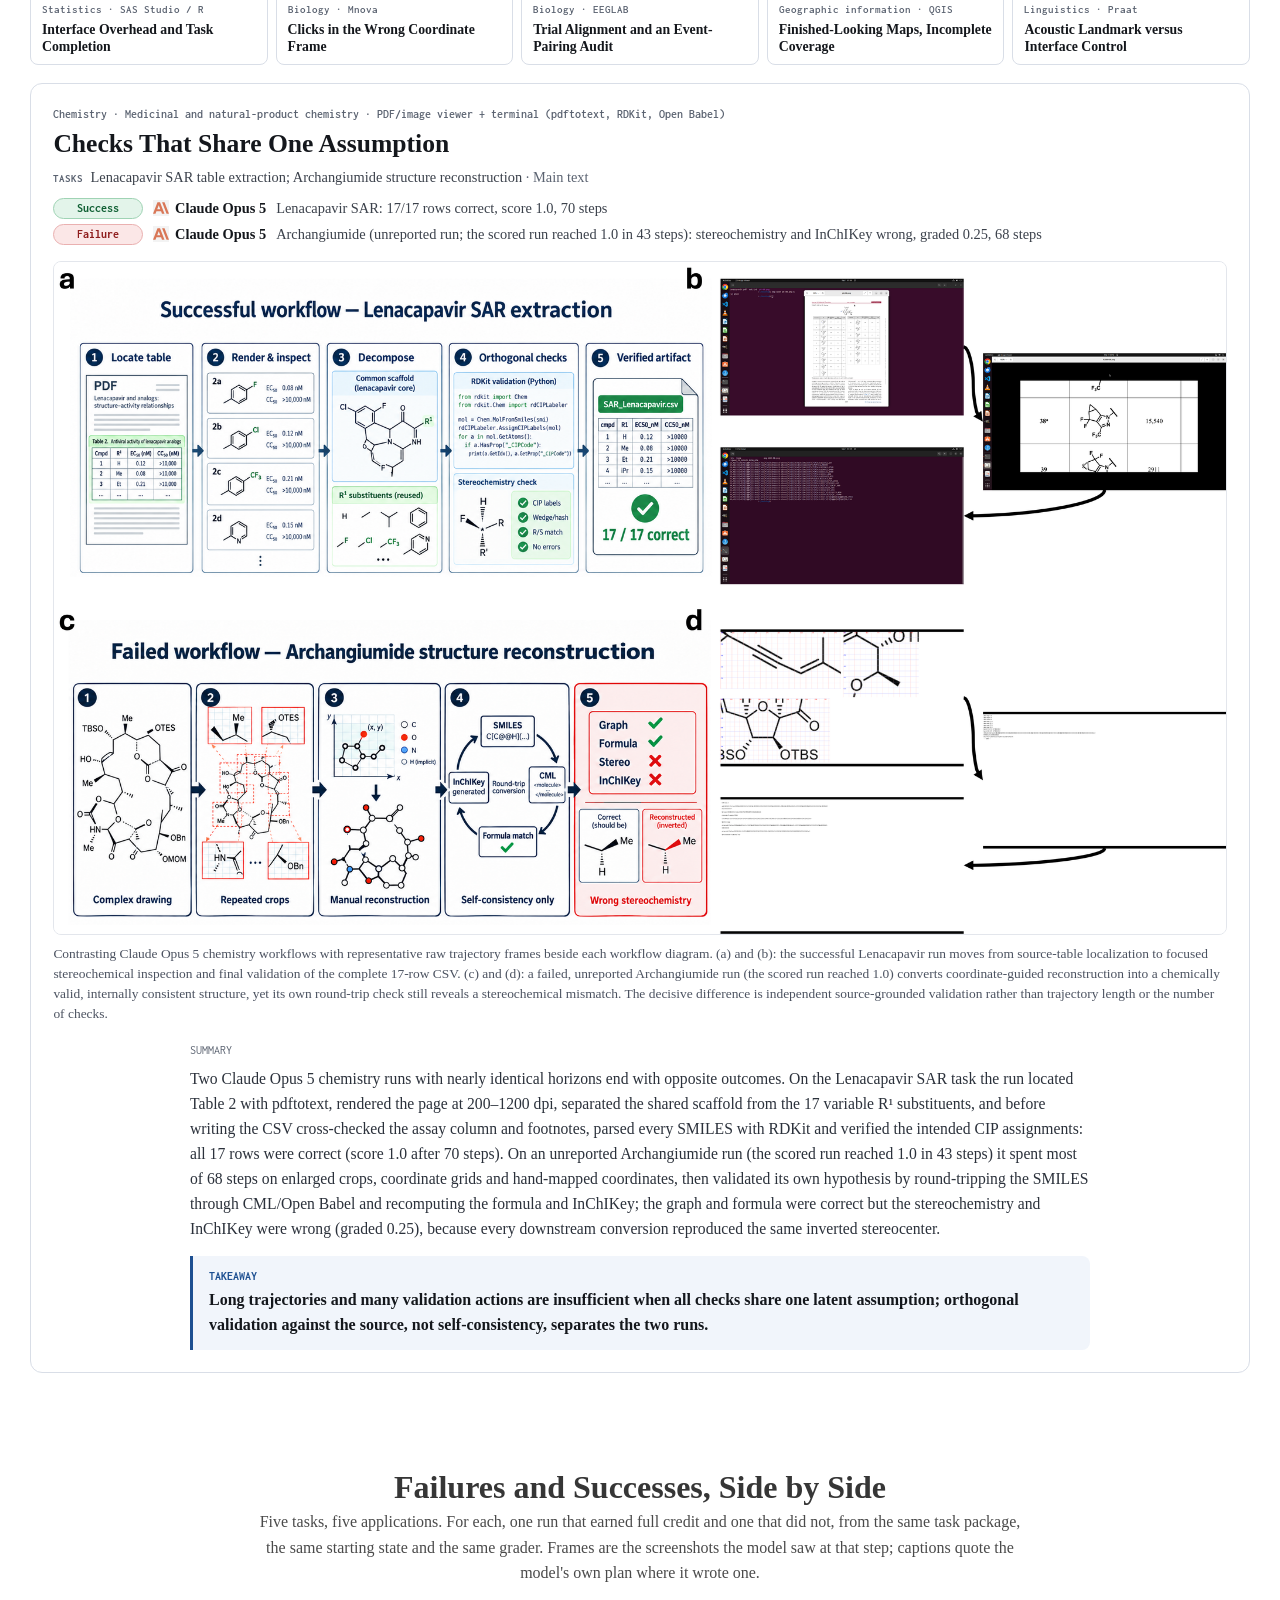
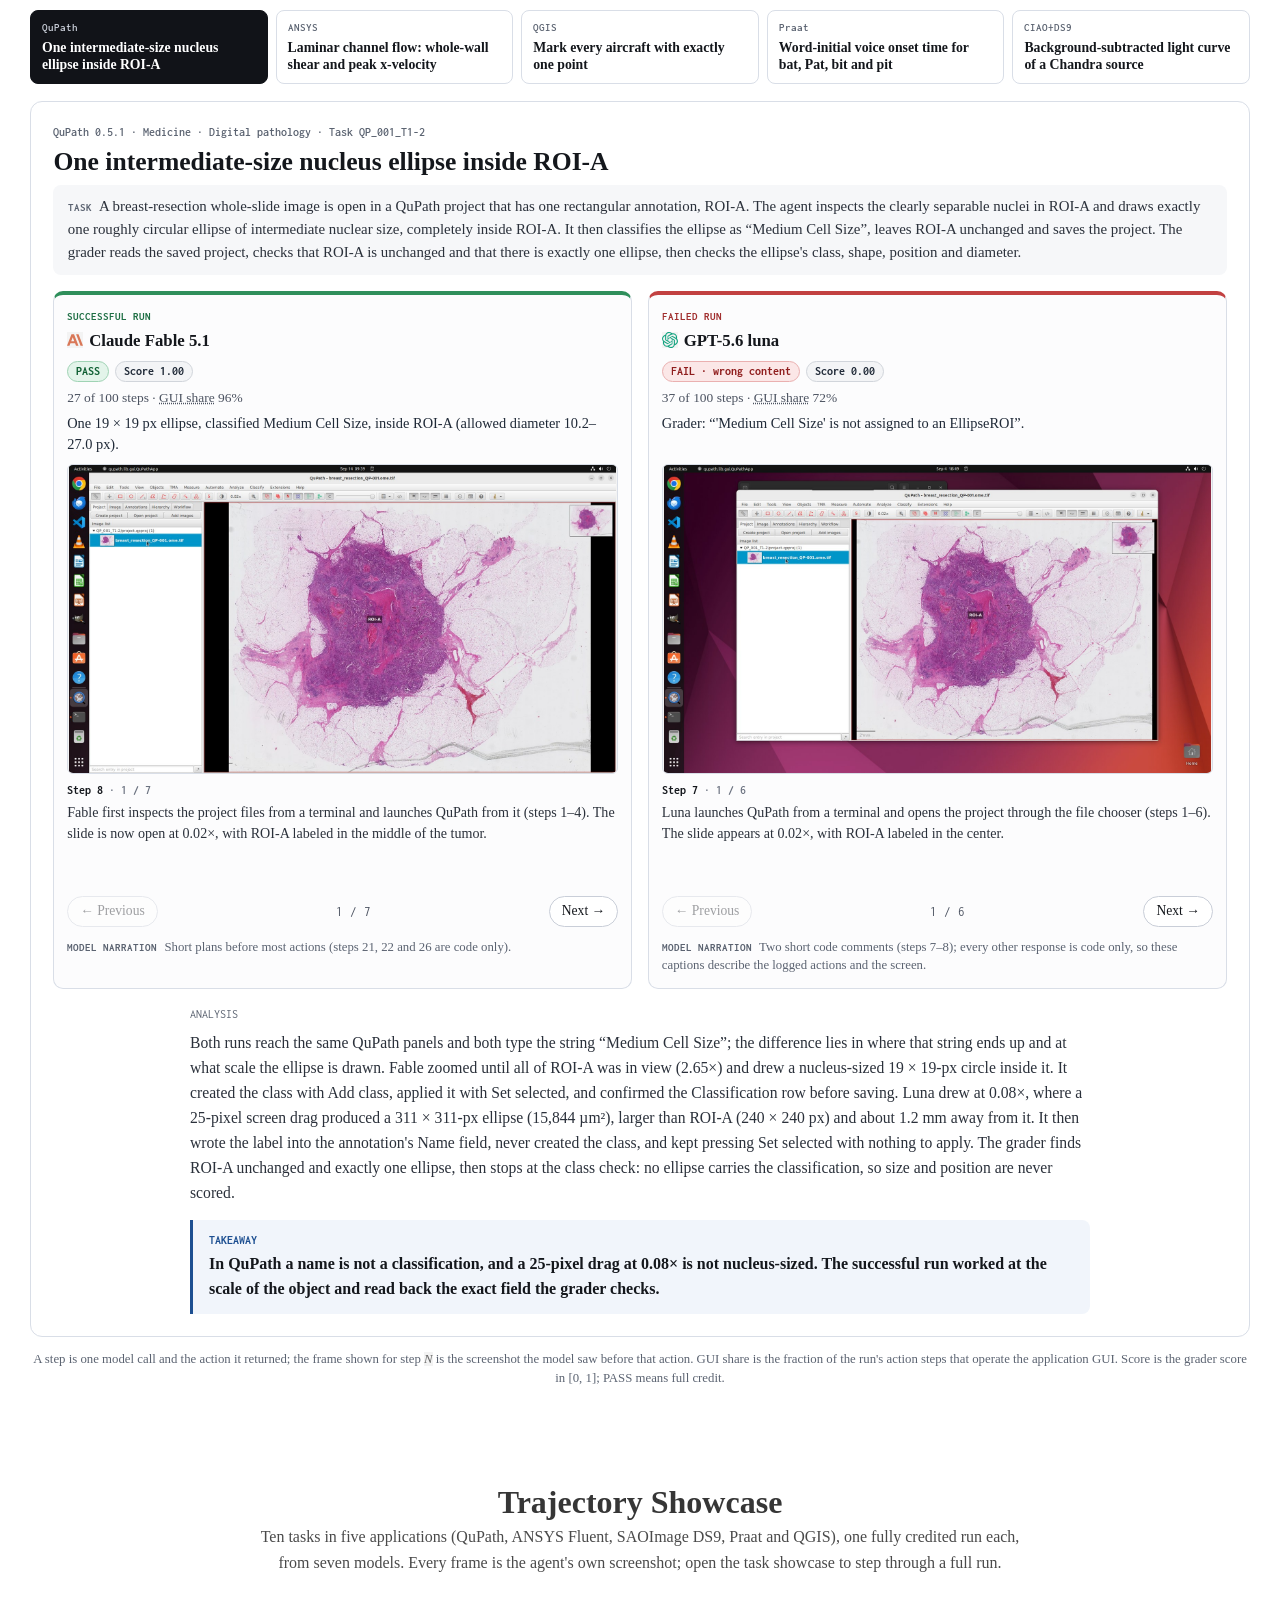
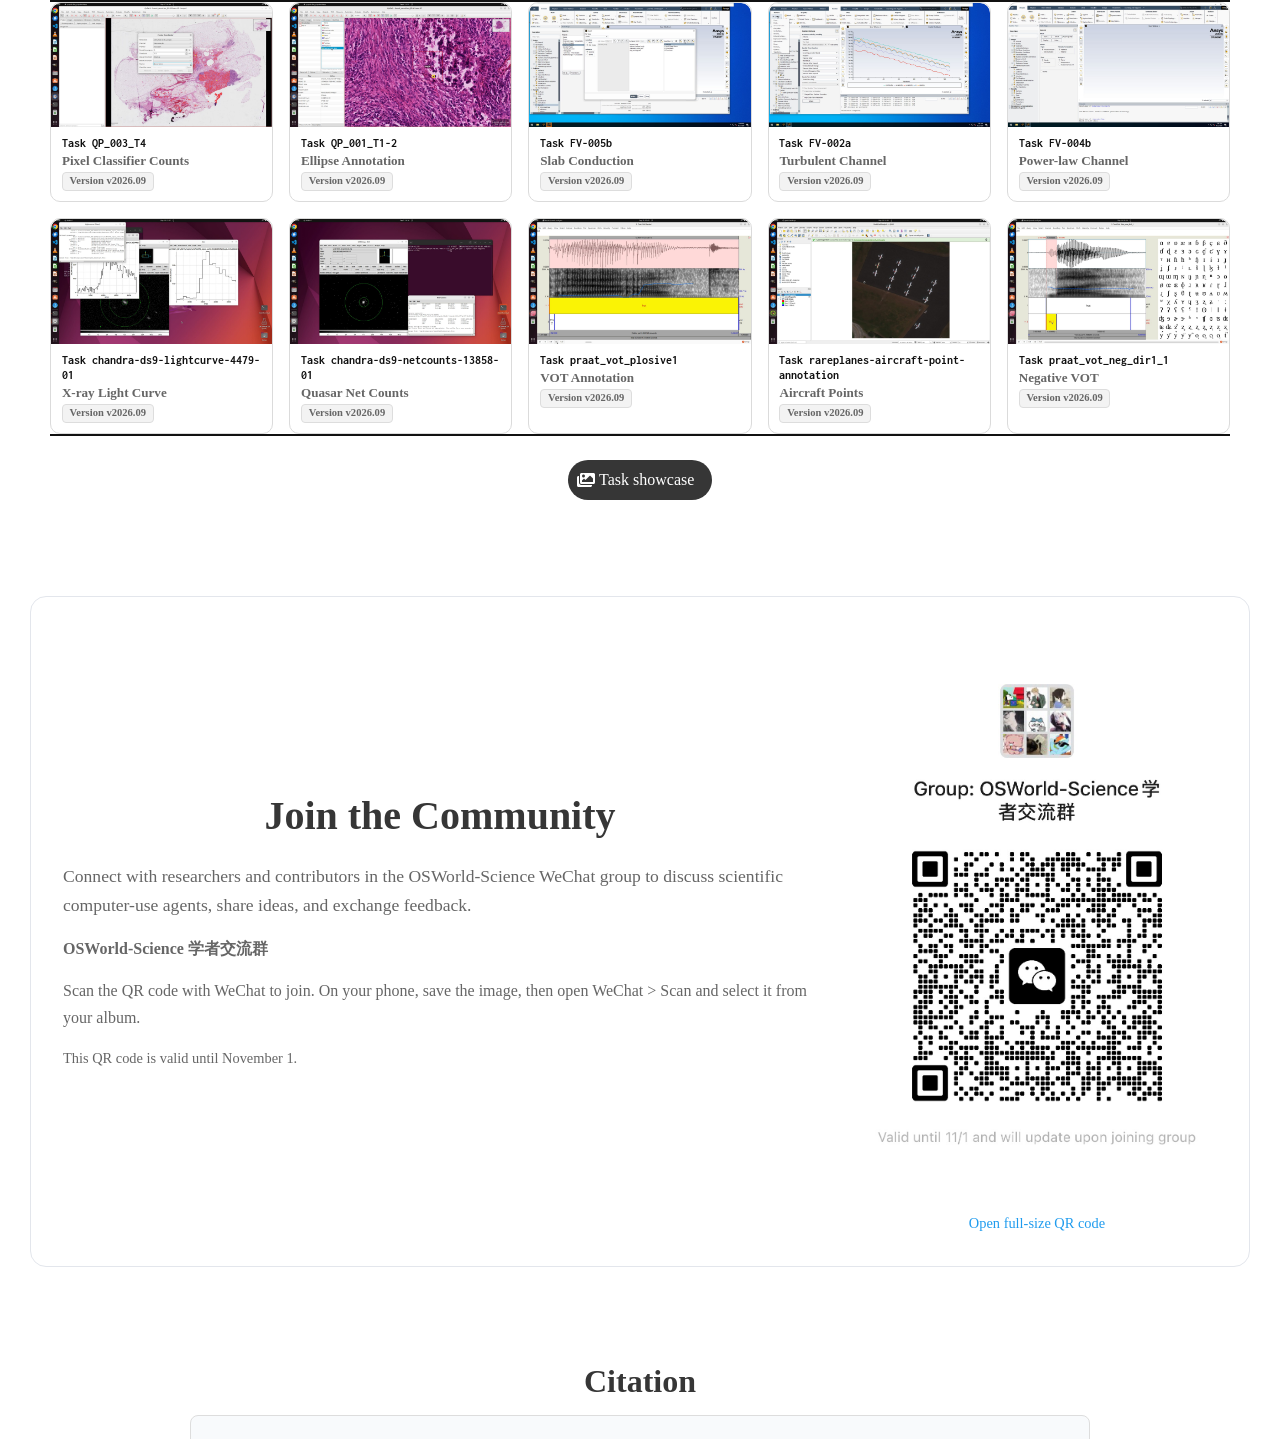
==== commit ba51e4d2: "Update WeChat community QR code and validity date" ====
--- a/index.html
+++ b/index.html
@@ -24,7 +24,7 @@
   <link rel="stylesheet" href="stylesheets/index.css">
   <link rel="stylesheet" href="static/css/benchmark-sweep.css">
   <link rel="stylesheet" href="static/css/osworld-official-match.css">
-  <link rel="stylesheet" href="static/css/osci.css">
+  <link rel="stylesheet" href="static/css/osci.css?v=wechat-community-1">
   <link rel="stylesheet" href="static/css/osci-stories.css">
   <link rel="icon" type="image/png" href="static/images/osci/favicon.png">
   <link rel="apple-touch-icon" href="static/images/osci/apple-touch-icon.png">
@@ -1482,11 +1482,11 @@
             <p class="osci-community-intro">Connect with researchers and contributors in the OSWorld-Science WeChat group to discuss scientific computer-use agents, share ideas, and exchange feedback.</p>
             <p class="osci-community-name" lang="zh-CN">OSWorld-Science 学者交流群</p>
             <p>Scan the QR code with WeChat to join. On your phone, save the image, then open WeChat &gt; Scan and select it from your album.</p>
-            <p class="osci-community-validity">This QR code is valid until October 21.</p>
+            <p class="osci-community-validity">This QR code is valid until November 1.</p>
           </div>
           <figure class="osci-community-qr">
             <a href="static/images/osci/wechat-group-qr.png" target="_blank" rel="noopener" aria-label="Open the full-size WeChat group QR code">
-              <img src="static/images/osci/wechat-group-qr.png" width="720" height="1166" loading="lazy" decoding="async" alt="WeChat QR code for the OSWorld-Science scholars discussion group, valid until October 21">
+              <img src="static/images/osci/wechat-group-qr.png" width="939" height="1491" loading="lazy" decoding="async" alt="WeChat QR code for the OSWorld-Science scholars discussion group, valid until November 1">
             </a>
             <figcaption><a href="static/images/osci/wechat-group-qr.png" target="_blank" rel="noopener">Open full-size QR code</a></figcaption>
           </figure>
